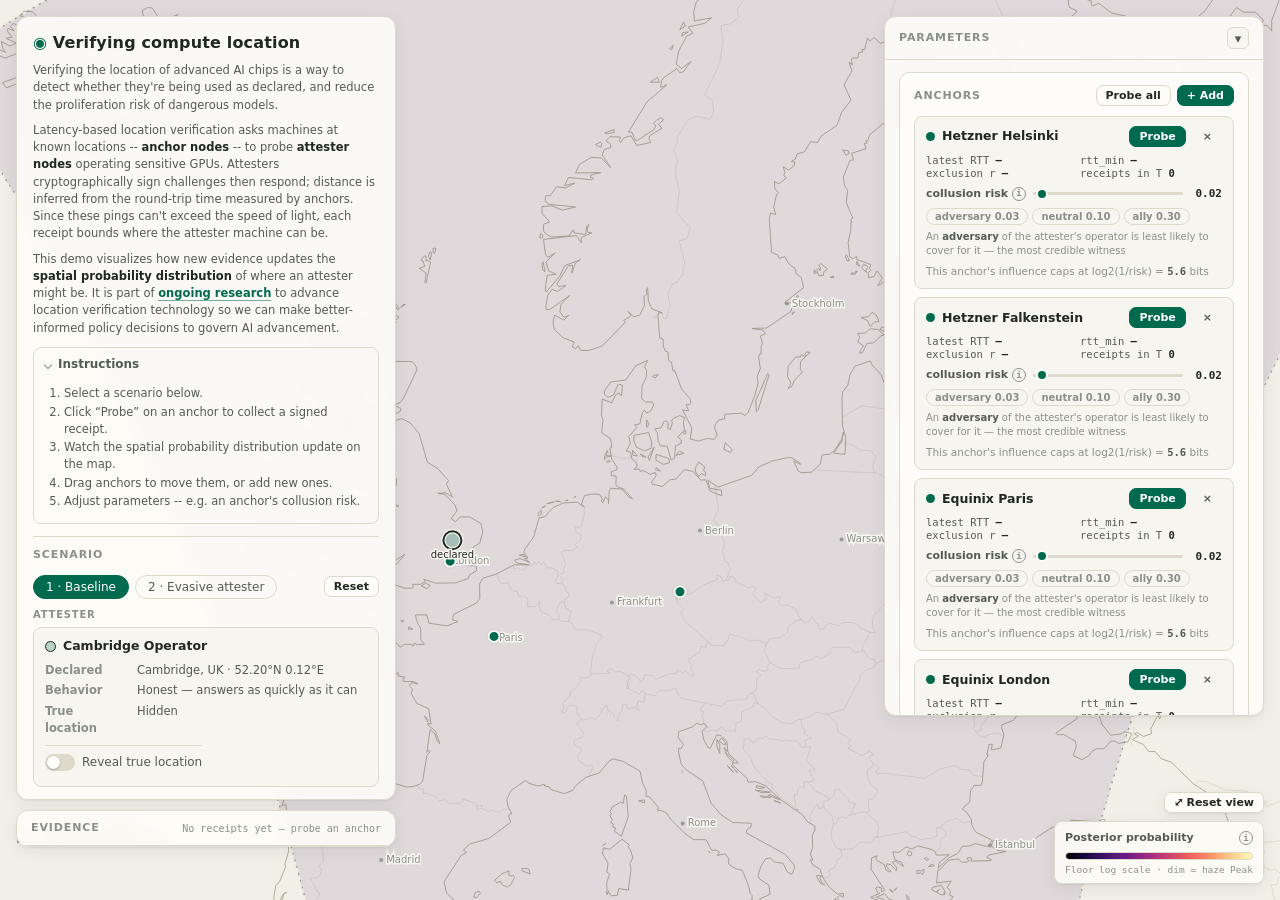
==== viz/index.html @ bebedfd2 "feat(viz): name the attester card and echo its map marker The attester card now leads with a header " ====
<!doctype html>
<html lang="en">
<head>
<meta charset="utf-8">
<meta name="viewport" content="width=device-width, initial-scale=1">
<title>Verifying compute location</title>
<style>
/* style.css -- the verifier's bench.
   Quiet precision-instrument styling: warm paper in light, green-black in
   dark, hairline rules, mono numerals, #006a4e accent. The base map stays
   recessive so the color ramp carries the information. */

:root {
  --font-ui: "Avenir Next", "Seravek", "Gill Sans", ui-sans-serif, system-ui,
    sans-serif;
  --font-mono: "SF Mono", "Menlo", "Cascadia Code", ui-monospace, monospace;
  --ease-out: cubic-bezier(0.23, 1, 0.32, 1);

  --surface: #f7f5ef;
  --surface-2: #efede4;
  --card: #fdfcf8;
  --ink: #212722;
  --ink-soft: #545b53;
  --ink-faint: #8a9089;
  --accent: #006a4e;
  --accent-ink: #ffffff;
  --accent-soft: rgba(0, 106, 78, 0.1);
  --warn: #a85417;
  --warn-soft: rgba(168, 84, 23, 0.1);
  --line: #ddd9cb;
  --map-water: #f1efe6;
  --map-coast: #ada793;
  --map-border: #c6c1af;
  --shadow: 0 1px 2px rgba(30, 33, 28, 0.06), 0 4px 16px rgba(30, 33, 28, 0.07);
}

@media (prefers-color-scheme: dark) {
  :root {
    --surface: #0f1411;
    --surface-2: #141a16;
    --card: #171e19;
    --ink: #e5eae3;
    --ink-soft: #a8b0a7;
    --ink-faint: #6e766e;
    --accent: #1a916b;
    --accent-ink: #06130d;
    --accent-soft: rgba(38, 166, 124, 0.14);
    --warn: #d07f3f;
    --warn-soft: rgba(208, 127, 63, 0.14);
    --line: #252d26;
    --map-water: #121a14;
    --map-coast: #46514a;
    --map-border: #303a32;
    --shadow: 0 1px 2px rgba(0, 0, 0, 0.4), 0 6px 20px rgba(0, 0, 0, 0.35);
  }
}

* {
  box-sizing: border-box;
}

[hidden] {
  display: none !important;
}

html,
body {
  height: 100%;
  margin: 0;
}

body {
  font-family: var(--font-ui);
  font-size: 13px;
  line-height: 1.45;
  color: var(--ink);
  background: var(--surface);
  -webkit-font-smoothing: antialiased;
}

#app {
  position: relative;
  height: 100vh;
  min-width: 1080px;
  overflow: hidden;
}

/* ---------- full-bleed map + floating panels ---------- */
/* The map canvas reaches all four viewport edges; every control lives in a
   floating overlay card on top of it (item 1). */

.map-pane {
  position: absolute;
  inset: 0;
  background: var(--surface-2);
  overflow: hidden;
}

#map {
  position: absolute;
  inset: 0;
  width: 100%;
  height: 100%;
  display: block;
  /* grab affordance on empty background hints that it pans (item 2);
     more specific states below override it */
  cursor: grab;
  touch-action: none;
}

#map.placing {
  cursor: crosshair;
}

#map.over-anchor {
  cursor: pointer;
}

#map.dragging {
  cursor: grabbing;
}

#map.panning {
  cursor: grabbing;
}

/* floating card: shared elevation/material for every overlay panel */

.card {
  background: color-mix(in srgb, var(--card) 90%, transparent);
  backdrop-filter: blur(8px);
  -webkit-backdrop-filter: blur(8px);
  border: 1px solid var(--line);
  border-radius: 12px;
  box-shadow: var(--shadow);
}

/* left column: scenario card (the entry point) stacked over the evidence
   log. The column owns the absolute placement; its cards stack inside it. */

.left-col {
  position: absolute;
  left: 16px;
  top: 16px;
  bottom: 16px;
  width: 380px;
  max-width: calc(100vw - 32px);
  display: flex;
  flex-direction: column;
  gap: 10px;
  z-index: 6;
  pointer-events: none; /* the cards re-enable; gaps stay click-through */
}

.left-col > .card {
  pointer-events: auto;
}

/* scenario card: given real weight (title, generous padding) so it reads
   first against a busy map */

.scenario-card {
  flex: none;
  padding: 14px 16px 12px;
}

.blurb {
  font-size: 11.5px;
  line-height: 1.5;
  color: var(--ink-soft);
  margin: 8px 0 0;
}

/* scenario chips + reset, one row */

.chips-row {
  display: flex;
  align-items: center;
  justify-content: space-between;
  gap: 8px;
  margin-top: 12px;
}

.chips-row .preset-chips {
  margin-top: 0;
}

.blurb b {
  color: var(--ink);
}

.blurb a,
details.fold .fold-body a {
  color: var(--accent);
  font-weight: 600;
  text-decoration: underline;
  text-decoration-thickness: 1px;
  text-underline-offset: 2.5px;
  text-decoration-color: color-mix(in srgb, var(--accent) 55%, transparent);
  transition: text-decoration-color 140ms var(--ease-out);
}

.blurb a:hover,
details.fold .fold-body a:hover {
  text-decoration-color: var(--accent);
}

.tutorial {
  margin-top: 10px;
}

/* the instructions fold sits inside the scenario card already -- no tint */
details.fold.tutorial {
  background: transparent;
}

.tutorial ol {
  margin: 2px 0 2px;
  padding-left: 18px;
}

.tutorial li {
  margin: 2px 0;
  font-size: 11.5px;
  color: var(--ink-soft);
}

/* Scenario section header inside the scenario card */

.sec-head {
  margin-top: 12px;
  padding-top: 10px;
  border-top: 1px solid var(--line);
  font-size: 11px;
  font-weight: 600;
  text-transform: uppercase;
  letter-spacing: 0.08em;
  color: var(--ink-faint);
}

/* attester block: the machine under test, staged by the scenario */

.att-block {
  border: 1px solid var(--line);
  border-radius: 8px;
  padding: 9px 11px;
  background: var(--surface);
}

.att-sub {
  font-size: 10px;
  font-weight: 600;
  text-transform: uppercase;
  letter-spacing: 0.08em;
  color: var(--ink-faint);
  margin: 9px 0 5px;
}

/* header mirrors .anchor-card header; the glyph echoes the map's declared
   marker (translucent accent fill, ink ring) */
.att-head {
  display: flex;
  align-items: center;
  gap: 7px;
  margin-bottom: 4px;
}

.att-glyph {
  flex: none;
  width: 11px;
  height: 11px;
  border-radius: 50%;
  background: color-mix(in srgb, var(--accent) 25%, transparent);
  border: 1.5px solid var(--ink);
}

.att-name {
  flex: 1;
  font-weight: 600;
  font-size: 12.5px;
}

.att-row {
  display: flex;
  align-items: baseline;
  gap: 10px;
  padding: 2px 0;
  font-size: 11.5px;
}

.att-lbl {
  flex: none;
  width: 82px;
  font-weight: 600;
  color: var(--ink-faint);
}

.att-val {
  flex: 1;
  color: var(--ink-soft);
}

.att-reveal {
  margin-top: 7px;
  padding-top: 8px;
  border-top: 1px solid var(--line);
  display: flex;
}

/* evidence log: the accumulating set of signed receipts */

.evidence-card {
  flex: 0 1 auto;
  min-height: 0;
  display: flex;
  flex-direction: column;
  overflow: hidden;
}

.evidence-head {
  display: flex;
  align-items: center;
  justify-content: space-between;
  padding: 9px 14px;
  font-size: 11px;
  font-weight: 600;
  text-transform: uppercase;
  letter-spacing: 0.08em;
  color: var(--ink-faint);
  border-bottom: 1px solid var(--line);
  flex: none;
}

.evidence-count {
  font: 500 10px var(--font-mono);
  text-transform: none;
  letter-spacing: 0;
}

.evidence-list {
  overflow-y: auto;
  min-height: 0;
  padding: 8px 10px 10px;
  display: flex;
  flex-direction: column;
  gap: 4px;
}

.evidence-list:empty {
  display: none;
}

details.receipt {
  border: 1px solid var(--line);
  border-radius: 7px;
  background: var(--surface);
  overflow: hidden;
  /* the list is a flex column: without this, several expanded receipts
     shrink to share the space and their bodies overflow their borders */
  flex: none;
}

details.receipt summary {
  cursor: pointer;
  list-style: none;
  display: flex;
  align-items: center;
  gap: 8px;
  padding: 5px 9px;
  font: 500 10.5px var(--font-mono);
  color: var(--ink-soft);
  font-variant-numeric: tabular-nums;
  transition: color 140ms var(--ease-out);
}

details.receipt summary::before {
  content: "";
  width: 4px;
  height: 4px;
  border-right: 1.5px solid var(--ink-faint);
  border-bottom: 1.5px solid var(--ink-faint);
  transform: rotate(-45deg);
  transition: transform 160ms var(--ease-out);
  flex: none;
}

details.receipt[open] summary::before {
  transform: rotate(45deg);
}

details.receipt summary:hover {
  color: var(--accent);
}

details.receipt .r-time {
  color: var(--ink-faint);
  flex: none;
}

details.receipt .r-name {
  flex: 1;
  overflow: hidden;
  white-space: nowrap;
  text-overflow: ellipsis;
  font-weight: 600;
  color: var(--ink);
}

details.receipt .r-rtt {
  flex: none;
}

details.receipt pre {
  margin: 0;
  padding: 4px 10px 8px 21px;
  font: 500 10px var(--font-mono);
  line-height: 1.5;
  color: var(--ink-soft);
  white-space: pre-wrap;
  word-break: break-all;
}

.brand h1 {
  font-size: 16px;
  font-weight: 600;
  letter-spacing: 0.01em;
  margin: 0;
  white-space: nowrap;
}

.brand h1 .mark {
  color: var(--accent);
}

.preset-chips {
  display: flex;
  flex-wrap: wrap;
  gap: 6px;
  margin-top: 12px;
}

.chip {
  font: 500 12px var(--font-ui);
  color: var(--ink-soft);
  background: transparent;
  border: 1px solid var(--line);
  border-radius: 999px;
  padding: 4px 12px;
  cursor: pointer;
  transition: background 150ms var(--ease-out), color 150ms var(--ease-out),
    border-color 150ms var(--ease-out), transform 120ms var(--ease-out);
  white-space: nowrap;
}

.chip:hover {
  border-color: var(--accent);
  color: var(--accent);
}

.chip:active {
  transform: scale(0.97);
}

.chip.active {
  background: var(--accent);
  border-color: var(--accent);
  color: var(--accent-ink);
}

.preset-caption {
  font-size: 11.5px;
  color: var(--ink-faint);
  margin-top: 8px;
  /* captions wrap fully -- no clamp, no ellipsis. The card has the room;
     caption LENGTH is governed at the source (engine.js PRESETS keeps each
     to one crisp sentence plus a short trust note, ~3 lines here). */
}

details.fold .fold-body .credits {
  margin-top: 8px;
  padding-top: 8px;
  border-top: 1px solid var(--line);
  font-size: 10.5px;
  color: var(--ink-faint);
}

/* parameters column: floating right side, collapsible, scrolls within
   itself -- capped short of the bottom-right corner so it never covers the
   legend card */

.params-card {
  position: absolute;
  right: 16px;
  top: 16px;
  width: 380px;
  max-height: calc(100vh - 200px);
  display: flex;
  flex-direction: column;
  overflow: hidden;
  z-index: 6;
}

.params-head {
  display: flex;
  align-items: center;
  justify-content: space-between;
  padding: 10px 14px;
  font-size: 11px;
  font-weight: 600;
  text-transform: uppercase;
  letter-spacing: 0.08em;
  color: var(--ink-faint);
  border-bottom: 1px solid var(--line);
  flex: none;
}

.collapse-toggle {
  flex: none;
  width: 22px;
  height: 22px;
  border-radius: 6px;
  border: 1px solid var(--line);
  background: var(--surface);
  color: var(--ink-soft);
  cursor: pointer;
  font-size: 13px;
  line-height: 1;
  display: flex;
  align-items: center;
  justify-content: center;
  transition: transform 160ms var(--ease-out), color 140ms var(--ease-out),
    border-color 140ms var(--ease-out);
}

.collapse-toggle:hover {
  color: var(--accent);
  border-color: var(--accent);
}

.params-scroll {
  overflow-y: auto;
  min-height: 0;
  padding: 12px 14px 20px;
  display: flex;
  flex-direction: column;
  gap: 14px;
}

.params-card.collapsed {
  max-height: none;
}

.params-card.collapsed .params-scroll {
  display: none;
}

/* chevron points down while open, right while collapsed */
.params-card.collapsed .collapse-toggle {
  transform: rotate(-90deg);
}

/* map HUD: view-reset control stacked above the legend, bottom-right */

.hud {
  position: absolute;
  right: 16px;
  bottom: 16px;
  display: flex;
  flex-direction: column;
  gap: 8px;
  align-items: flex-end;
  pointer-events: none;
  z-index: 5;
}

.hud .view-btn {
  pointer-events: auto;
  background: color-mix(in srgb, var(--card) 90%, transparent);
  backdrop-filter: blur(8px);
  -webkit-backdrop-filter: blur(8px);
  box-shadow: var(--shadow);
}

.legend {
  pointer-events: auto;
  background: color-mix(in srgb, var(--card) 88%, transparent);
  backdrop-filter: blur(6px);
  border: 1px solid var(--line);
  border-radius: 8px;
  padding: 8px 10px;
  box-shadow: var(--shadow);
  width: 210px;
}

.legend .bar {
  height: 8px;
  border-radius: 4px;
  border: 1px solid var(--line);
}

.legend .ends {
  display: flex;
  justify-content: space-between;
  align-items: center;
  font: 500 9.5px var(--font-mono);
  color: var(--ink-faint);
  margin-top: 4px;
}

.legend .title-row {
  display: flex;
  justify-content: space-between;
  align-items: center;
  margin-bottom: 6px;
  font-size: 11px;
  font-weight: 600;
  color: var(--ink-soft);
}

/* tile attribution: bottom edge, beneath the HUD stack */

.map-attribution {
  position: absolute;
  right: 16px;
  bottom: 1px;
  font: 500 9px var(--font-mono);
  color: var(--ink-faint);
  opacity: 0.85;
  pointer-events: none;
  z-index: 4;
}

.map-attribution.hidden {
  display: none;
}

/* map tooltip */

#map-tip {
  position: absolute;
  width: max-content; /* shrink-to-fit near the pane edge must not squeeze the pre text out of the box */
  max-width: 260px;
  pointer-events: none;
  background: var(--card);
  color: var(--ink);
  border: 1px solid var(--line);
  border-radius: 8px;
  box-shadow: var(--shadow);
  padding: 8px 10px;
  font-size: 11.5px;
  opacity: 0;
  transform: translateY(4px) scale(0.98);
  transition: opacity 140ms var(--ease-out), transform 140ms var(--ease-out);
  max-width: 230px;
  z-index: 8;
}

#map-tip.show {
  opacity: 1;
  transform: translateY(0) scale(1);
}

#map-tip .tip-name {
  font-weight: 600;
  margin-bottom: 3px;
}

#map-tip .tip-stats {
  font: 500 10.5px var(--font-mono);
  color: var(--ink-soft);
  white-space: pre;
}

#map-tip .tip-hint {
  margin-top: 4px;
  font-size: 10px;
  color: var(--ink-faint);
}

.panel {
  background: var(--card);
  border: 1px solid var(--line);
  border-radius: 10px;
  padding: 12px 14px;
}

.panel > h2 {
  font-size: 11px;
  font-weight: 600;
  text-transform: uppercase;
  letter-spacing: 0.08em;
  color: var(--ink-faint);
  margin: 0 0 10px;
  display: flex;
  align-items: center;
  justify-content: space-between;
  gap: 8px;
}

.panel h2 .h-actions {
  display: flex;
  gap: 6px;
  text-transform: none;
  letter-spacing: 0;
}

/* buttons */

button {
  font-family: var(--font-ui);
}

.btn {
  font-size: 12px;
  font-weight: 600;
  border-radius: 7px;
  border: 1px solid var(--line);
  background: var(--card);
  color: var(--ink);
  padding: 5px 12px;
  cursor: pointer;
  transition: background 150ms var(--ease-out), border-color 150ms var(--ease-out),
    transform 120ms var(--ease-out), color 150ms var(--ease-out);
}

.btn:hover {
  border-color: var(--accent);
  color: var(--accent);
}

.btn:active {
  transform: scale(0.97);
}

.btn.primary {
  background: var(--accent);
  border-color: var(--accent);
  color: var(--accent-ink);
}

.btn.primary:hover {
  filter: brightness(1.08);
  color: var(--accent-ink);
}

.btn.small {
  font-size: 11px;
  padding: 3px 9px;
}

.btn.ghost {
  border-color: transparent;
  background: transparent;
  color: var(--ink-soft);
}

.btn.ghost:hover {
  color: var(--accent);
  background: var(--accent-soft);
}

/* segmented control */

.seg {
  display: inline-flex;
  border: 1px solid var(--line);
  border-radius: 7px;
  overflow: hidden;
}

.seg button {
  font-size: 11px;
  font-weight: 600;
  border: none;
  background: transparent;
  color: var(--ink-soft);
  padding: 4px 10px;
  cursor: pointer;
  transition: background 140ms var(--ease-out), color 140ms var(--ease-out);
}

.seg button + button {
  border-left: 1px solid var(--line);
}

.seg button.active {
  background: var(--accent);
  color: var(--accent-ink);
}

/* switch */

.switch {
  display: inline-flex;
  align-items: center;
  gap: 7px;
  cursor: pointer;
  font-size: 12px;
  font-weight: 500;
  color: var(--ink-soft);
  user-select: none;
}

.switch input {
  appearance: none;
  width: 30px;
  height: 17px;
  border-radius: 999px;
  background: var(--line);
  position: relative;
  cursor: pointer;
  transition: background 160ms var(--ease-out);
  margin: 0;
}

.switch input::after {
  content: "";
  position: absolute;
  top: 2px;
  left: 2px;
  width: 13px;
  height: 13px;
  border-radius: 50%;
  background: var(--card);
  box-shadow: 0 1px 2px rgba(0, 0, 0, 0.25);
  transition: transform 160ms var(--ease-out);
}

.switch input:checked {
  background: var(--accent);
}

.switch input:checked::after {
  transform: translateX(13px);
}

.switch.sim input:checked {
  background: var(--warn);
}

/* rows, sliders, readouts */

.row {
  display: flex;
  align-items: center;
  gap: 8px;
  margin: 7px 0;
}

.row .lbl {
  flex: none;
  width: 118px;
  font-size: 12px;
  font-weight: 500;
  color: var(--ink-soft);
  display: flex;
  align-items: center;
  gap: 4px;
}

.row .val {
  flex: none;
  min-width: 86px;
  text-align: right;
  font: 500 11px var(--font-mono);
  color: var(--ink);
  font-variant-numeric: tabular-nums;
}

.row input[type="range"] {
  flex: 1;
  min-width: 0;
  appearance: none;
  height: 3px;
  border-radius: 2px;
  background: var(--line);
  outline: none;
  margin: 0;
}

.row input[type="range"]::-webkit-slider-thumb {
  appearance: none;
  width: 13px;
  height: 13px;
  border-radius: 50%;
  background: var(--accent);
  border: 2px solid var(--card);
  box-shadow: 0 1px 3px rgba(0, 0, 0, 0.3);
  cursor: grab;
  transition: transform 120ms var(--ease-out);
}

.row input[type="range"]::-webkit-slider-thumb:hover {
  transform: scale(1.15);
}

.row input[type="range"]::-moz-range-thumb {
  width: 13px;
  height: 13px;
  border-radius: 50%;
  background: var(--accent);
  border: 2px solid var(--card);
  cursor: grab;
}

.fixed-val {
  font: 500 11px var(--font-mono);
  color: var(--ink-faint);
}

/* info affordance */

.info {
  flex: none;
  width: 14px;
  height: 14px;
  border-radius: 50%;
  border: 1px solid var(--ink-faint);
  background: transparent;
  color: var(--ink-faint);
  font: 600 9px/1 var(--font-mono);
  cursor: help;
  position: relative;
  padding: 0;
  display: inline-flex;
  align-items: center;
  justify-content: center;
  transition: color 140ms var(--ease-out), border-color 140ms var(--ease-out);
}

.info:hover,
.info:focus-visible {
  color: var(--accent);
  border-color: var(--accent);
}

/* The popover itself is a single JS-positioned element appended to <body>
   (see ui.js): position: fixed with viewport clamping, so no scrolling or
   overflow-hidden ancestor (.params-scroll, .map-pane, .legend's
   backdrop-filter) can ever clip it. */

#info-pop {
  position: fixed;
  left: 0;
  top: 0;
  width: 264px;
  max-width: calc(100vw - 24px);
  background: var(--card);
  color: var(--ink);
  border: 1px solid var(--line);
  border-radius: 8px;
  box-shadow: var(--shadow);
  padding: 9px 11px;
  font: 400 11.5px/1.5 var(--font-ui);
  text-align: left;
  white-space: normal;
  opacity: 0;
  pointer-events: none;
  transform: translateY(3px) scale(0.98);
  transition: opacity 150ms var(--ease-out), transform 150ms var(--ease-out);
  z-index: 100;
}

#info-pop.show {
  opacity: 1;
  transform: translateY(0) scale(1);
}

/* anchor cards */

.anchor-list {
  display: flex;
  flex-direction: column;
  gap: 8px;
}

.anchor-card {
  border: 1px solid var(--line);
  border-radius: 8px;
  padding: 9px 11px;
  background: var(--surface);
  transition: border-color 150ms var(--ease-out), box-shadow 150ms var(--ease-out);
}

.anchor-card.hovered {
  border-color: var(--accent);
  box-shadow: 0 0 0 1px var(--accent-soft);
}

.anchor-card header {
  display: flex;
  align-items: center;
  gap: 7px;
}

.anchor-card .dot {
  flex: none;
  width: 9px;
  height: 9px;
  border-radius: 50%;
  background: var(--accent);
}

.anchor-card .name {
  flex: 1;
  font-weight: 600;
  font-size: 12.5px;
  white-space: nowrap;
  overflow: hidden;
  text-overflow: ellipsis;
}

.anchor-card .stats {
  display: grid;
  grid-template-columns: 1fr 1fr;
  gap: 1px 12px;
  margin: 7px 0 2px;
  font: 500 10.5px var(--font-mono);
  color: var(--ink-soft);
  font-variant-numeric: tabular-nums;
}

.anchor-card .stats b {
  color: var(--ink);
  font-weight: 600;
}

.anchor-card .pi-row {
  display: flex;
  align-items: center;
  gap: 7px;
  margin-top: 7px;
}

.anchor-card .pi-row .pi-lbl {
  font-size: 11px;
  font-weight: 600;
  color: var(--ink-soft);
  display: inline-flex;
  align-items: center;
  gap: 4px;
}

.anchor-card .pi-row input[type="range"] {
  flex: 1;
  min-width: 0;
  appearance: none;
  height: 3px;
  border-radius: 2px;
  background: var(--line);
  margin: 0;
}

.anchor-card .pi-row input[type="range"]::-webkit-slider-thumb {
  appearance: none;
  width: 12px;
  height: 12px;
  border-radius: 50%;
  background: var(--accent);
  border: 2px solid var(--card);
  cursor: grab;
}

.anchor-card .pi-row input[type="range"]::-moz-range-thumb {
  width: 12px;
  height: 12px;
  border-radius: 50%;
  background: var(--accent);
  border: 2px solid var(--card);
}

.anchor-card .pi-row .pi-val {
  font: 600 11px var(--font-mono);
  min-width: 32px;
  text-align: right;
}

.anchor-card .id-presets {
  display: flex;
  gap: 4px;
  margin-top: 6px;
}

.anchor-card .id-presets button {
  font-size: 10px;
  font-weight: 600;
  border: 1px solid var(--line);
  border-radius: 999px;
  background: transparent;
  color: var(--ink-faint);
  padding: 2px 8px;
  cursor: pointer;
  transition: color 140ms var(--ease-out), border-color 140ms var(--ease-out),
    background 140ms var(--ease-out);
}

.anchor-card .id-presets button:hover {
  color: var(--accent);
  border-color: var(--accent);
}

.anchor-card .id-presets button.active {
  background: var(--accent-soft);
  border-color: var(--accent);
  color: var(--accent);
}

.anchor-card .id-hint {
  margin-top: 5px;
  font-size: 10px;
  line-height: 1.4;
  color: var(--ink-faint);
}

.anchor-card .id-hint b {
  color: var(--ink-soft);
}

.anchor-card .bits {
  margin-top: 6px;
  font-size: 10.5px;
  color: var(--ink-faint);
}

.anchor-card .bits b {
  color: var(--ink-soft);
  font-family: var(--font-mono);
}

.anchor-card .warn-note {
  margin-top: 6px;
  font-size: 10.5px;
  color: var(--warn);
}

/* add-anchor menu */

.add-wrap {
  position: relative;
}

.add-menu {
  position: absolute;
  right: 0;
  top: calc(100% + 6px);
  background: var(--card);
  border: 1px solid var(--line);
  border-radius: 9px;
  box-shadow: var(--shadow);
  padding: 6px;
  width: 220px;
  z-index: 20;
  display: none;
}

.add-menu.open {
  display: block;
}

.add-menu button {
  display: block;
  width: 100%;
  text-align: left;
  font-size: 12px;
  border: none;
  background: transparent;
  color: var(--ink);
  border-radius: 6px;
  padding: 5px 8px;
  cursor: pointer;
  transition: background 120ms var(--ease-out);
}

.add-menu button:hover:not(:disabled) {
  background: var(--accent-soft);
}

.add-menu button:disabled {
  color: var(--ink-faint);
  cursor: default;
}

.add-menu .sep {
  border-top: 1px solid var(--line);
  margin: 5px 0;
}

/* ramp selector */

.ramp-row {
  display: flex;
  gap: 6px;
}

.ramp-row button {
  flex: 1;
  border: 1px solid var(--line);
  border-radius: 7px;
  background: var(--card);
  padding: 5px 6px 4px;
  cursor: pointer;
  transition: border-color 140ms var(--ease-out), transform 120ms var(--ease-out);
}

.ramp-row button:active {
  transform: scale(0.97);
}

.ramp-row button.active {
  border-color: var(--accent);
  box-shadow: 0 0 0 1px var(--accent);
}

.ramp-row .swatch {
  height: 8px;
  border-radius: 4px;
  margin-bottom: 3px;
}

.ramp-row .rname {
  font-size: 10px;
  font-weight: 600;
  color: var(--ink-soft);
}

/* about / details */

details.fold {
  border: 1px solid var(--line);
  border-radius: 8px;
  padding: 0;
  overflow: hidden;
  background: var(--surface);
}

details.fold + details.fold {
  margin-top: 8px;
}

details.fold summary {
  cursor: pointer;
  font-size: 12px;
  font-weight: 600;
  color: var(--ink-soft);
  padding: 8px 11px;
  list-style: none;
  display: flex;
  align-items: center;
  gap: 7px;
  transition: color 140ms var(--ease-out);
}

details.fold summary::before {
  content: "";
  width: 5px;
  height: 5px;
  border-right: 1.5px solid var(--ink-faint);
  border-bottom: 1.5px solid var(--ink-faint);
  transform: rotate(-45deg);
  transition: transform 180ms var(--ease-out);
  flex: none;
}

details.fold[open] summary::before {
  transform: rotate(45deg);
}

details.fold summary:hover {
  color: var(--accent);
}

details.fold .fold-body {
  padding: 2px 12px 11px;
  font-size: 11.5px;
  color: var(--ink-soft);
}

details.fold .fold-body p {
  margin: 6px 0;
}

details.fold .fold-body b {
  color: var(--ink);
}

.probe-anatomy svg {
  width: 100%;
  height: auto;
  margin-top: 4px;
}

.probe-anatomy .an-lbl {
  font: 500 8.5px var(--font-mono);
  fill: var(--ink-faint);
}

.probe-anatomy .an-seg {
  stroke-width: 5;
  stroke-linecap: round;
}

/* misc */

.muted {
  color: var(--ink-faint);
}

.hint {
  font-size: 10.5px;
  color: var(--ink-faint);
  margin-top: 6px;
}

.placing-note {
  position: absolute;
  top: 14px;
  left: 50%;
  transform: translateX(-50%);
  background: var(--accent);
  color: var(--accent-ink);
  font-size: 11.5px;
  font-weight: 600;
  border-radius: 999px;
  padding: 5px 14px;
  box-shadow: var(--shadow);
  opacity: 0;
  transition: opacity 160ms var(--ease-out);
  pointer-events: none;
  z-index: 7;
}

.placing-note.show {
  opacity: 1;
}

@media (prefers-reduced-motion: reduce) {
  * {
    transition-duration: 0.01ms !important;
    animation-duration: 0.01ms !important;
  }
}

</style>
</head>
<body>
<div id="root"></div>
<script>
(() => {
"use strict";
// ---- geo.js ----

const R_EARTH = 6371; // km, mean Earth radius
const CENTER = { lat: 54, lon: 13 };
const HALF_EXTENT = 1800; // km

const RAD = Math.PI / 180;
const DEG = 180 / Math.PI;

function haversineKm(a, b) {
  const dLat = (b.lat - a.lat) * RAD;
  const dLon = (b.lon - a.lon) * RAD;
  const s =
    Math.sin(dLat / 2) ** 2 +
    Math.cos(a.lat * RAD) * Math.cos(b.lat * RAD) * Math.sin(dLon / 2) ** 2;
  return 2 * R_EARTH * Math.asin(Math.min(1, Math.sqrt(s)));
}

function projectAt(center, lat, lon) {
  const phi = lat * RAD;
  const lam = (lon - center.lon) * RAD;
  const phi0 = center.lat * RAD;
  const cosC =
    Math.sin(phi0) * Math.sin(phi) +
    Math.cos(phi0) * Math.cos(phi) * Math.cos(lam);
  const c = Math.acos(Math.min(1, Math.max(-1, cosC)));
  const k = c === 0 ? 1 : c / Math.sin(c);
  return {
    x: R_EARTH * k * Math.cos(phi) * Math.sin(lam),
    y:
      R_EARTH *
      k *
      (Math.cos(phi0) * Math.sin(phi) -
        Math.sin(phi0) * Math.cos(phi) * Math.cos(lam)),
  };
}

function destination(lat, lon, bearingDeg, distKm) {
  const phi1 = lat * RAD;
  const lam1 = lon * RAD;
  const theta = bearingDeg * RAD;
  const d = distKm / R_EARTH;
  const sinPhi2 =
    Math.sin(phi1) * Math.cos(d) + Math.cos(phi1) * Math.sin(d) * Math.cos(theta);
  const phi2 = Math.asin(Math.max(-1, Math.min(1, sinPhi2)));
  const lam2 =
    lam1 +
    Math.atan2(
      Math.sin(theta) * Math.sin(d) * Math.cos(phi1),
      Math.cos(d) - Math.sin(phi1) * sinPhi2
    );
  return { lat: phi2 * DEG, lon: ((lam2 * DEG + 540) % 360) - 180 };
}

function unprojectAt(center, x, y) {
  const rho = Math.hypot(x, y);
  if (rho === 0) return { lat: center.lat, lon: center.lon };
  const c = rho / R_EARTH;
  const phi0 = center.lat * RAD;
  const sinC = Math.sin(c);
  const cosC = Math.cos(c);
  const lat = Math.asin(cosC * Math.sin(phi0) + (y * sinC * Math.cos(phi0)) / rho);
  const lon =
    center.lon * RAD +
    Math.atan2(x * sinC, rho * Math.cos(phi0) * cosC - y * Math.sin(phi0) * sinC);
  return { lat: lat * DEG, lon: ((lon * DEG + 540) % 360) - 180 };
}

function project(lat, lon) {
  return projectAt(CENTER, lat, lon);
}

function unproject(x, y) {
  return unprojectAt(CENTER, x, y);
}


const WORLD = 256;
const MAX_MERC_LAT = 85.05113; // Mercator singularity clamp

function lonToWorldX(lon) {
  return ((lon + 180) / 360) * WORLD;
}

function latToWorldY(lat) {
  const clamped = Math.max(-MAX_MERC_LAT, Math.min(MAX_MERC_LAT, lat));
  const s = Math.sin(clamped * RAD);
  return (0.5 - Math.log((1 + s) / (1 - s)) / (4 * Math.PI)) * WORLD;
}

function worldXToLon(x) {
  return (x / WORLD) * 360 - 180;
}

function worldYToLat(y) {
  const n = Math.PI - (2 * Math.PI * y) / WORLD;
  return DEG * Math.atan(0.5 * (Math.exp(n) - Math.exp(-n)));
}

// ---- map-data.js ----

const COAST = [
  "_db@|cBnE`A\\\\l@AN`@S@Ub@{@Oe@e@k@ReBM?k@fAl@@UwA}A",
  "{ra@piBNTOU",
  "a{W}CNICLKC",
  "f{NiyCRKGTKI",
  "yhXtdEzBLnDhAtCd@vGFfFrBfBZhArBfA~@z@LZQx@A|BRPW`CGvHZh@Xd@t@lBTvCdBv@Jv@HrEUhBe@rAiAx@Y\\FVOFi@CiBe@Vc@?_@U_@cAJgBUu@DmCzBaFTgB@yBRy@l@u@PaAhA{AZqChDiF[JG_@k@~A]FUSAa@r@m@d@mAIUs@l@Az@IDO][|@SLYS@wA|CyGMqBu@yAGeBVu@w@kC_@UC`Co@[aAgBuCaAmB{AkCkAuAAu@N}CcAmBWeAs@aBFgDg@qBo@cAw@aBgDgBiAAMVMPsAUqA{AeAq@eAa@rAsAbCEaBo@PGg@jAuA[MBg@WEYd@c@Ws@X}A@hASCa@_@CMo@?K\\^Vi@Ku@W@Ym@iA`@AY^?L]g@_@_AVCSZOJm@SY{@SIk@MDFn@OQODM\\YYQkAJYYBO^[[a@Zi@g@?a@WIoBx@sCnCXrBQSQLLs@oAu@_BT_@v@Iy@e@Ja@h@Ay@i@Cp@c@SQ~@a@aAqAYqA{@WW]X]Ge@]OOe@k@G?k@W?YX?e@]E?Yg@EMU]h@{B?e@Q_@TSa@g@ANOGmAd@_@dA@|@g@[Wg@Xa@QeAx@w@Sm@z@mCVgBj@}@M{@h@e@DkCmAPVKFd@j@}@CMl@c@@MWJc@a@c@S@M`@y@TITpAtAIj@Xl@`@QfA^C|BLj@|AxBG^wC~AO`@y@ZWC?ZOJk@AkCdAmB`BwCb@o@tA}ChA}AO_Ai@[oAq@gAe@sBG{Ac@mBTuBM_AVeAc@kBF_A_Ag@N_@`@QA[c@iAQLi@{EiAo@MFJVa@ZWz@EdB}@XLdAy@bAe@~CFz@i@xBg@TeBm@c@r@_CxABjBe@rBDdA_A|A_@D@^m@pBR|B{@v@Dx@OZ}@h@}@L[Xw@A_AlAkDjA_@ZWd@\\AHTgBlBYdAWRMvAc@rAWI]^Do@O[gBlAOe@[h@OnD}@~@gCbA{@~AaAf@e@nAs@l@Ar@o@t@NbAOfCFh@{ApEGtABb@p@vANvBn@dCCdATfB\\fAl@r@PlA`An@CNdAZjAzBZJ@dA^NUBt@t@Pf@LdBRD@ZVDhAzBn@jEDfCxAn@rFJjARjEpC~BLW^YIAl@NNn@w@j@D\\m@lAY[]J]d@?RZl@Vn@_@e@?i@q@l@e@`Bn@u@L`FxBvEuAt@@zAYZV`@EpAw@jAIn@YxBaCFe@WoAXy@r@gAbBuAi@KUP@m@PEdCx@bAEaAuBBs@nAuBnA`E`DRY_AkAAS}@?wA_@{@w@w@NkA[Uh@eBAn@dAhAf@vA`DnAjB|BO~@b@WZN`A{@f@ISSm@Pl@{B`AaA`@iArAQf@sAYC?c@vAw@n@QbA?xAk@lBH`B}@rBg@fARpFD",
  "a{a@|mBCSnAcApB\\j@`@CT`@`@M`@[LkCRa@UcAKRaA",
  "kr_@`iC~FcD|AcBtCaBVDr@a@BPaAdBmD|CqHhDg@KDm@",
  "a}WNCiA`@_AMo@d@oAi@uBqAgA\\hAWX?hAjAlAq@TQi@e@WKo@}Aa@AzAnAl@F\\eAb@Od@i@ZxAa@hBIDlAQz@yA~BjAc@fA}A?_@",
  "ovLrqHzCf@XOm@KH]v@Zr@EQk@Jc@NC`@d@Jj@UPNLMh@Ph@i@H_@a@aE`@e@WZMb@Ln@Yo@UoAPa@m@NW^C",
  "oiKayNcEEi@c@aBCeBRY`@pD`@jFJhDWwB]",
  "ueJ{sNTIPi@b@MeH@{CVjDBVBBRzARpAG",
  "d~CkyLOIFQz@WpD^fEEP@?d@`Aj@_HKkARmDo@VQ",
  "gk^p{@`Au@jA@j@_@ZNMx@a@\\}ADaATa@MZa@",
  "shVebANt@f@XtDfEl@ThBhBXbAyCeB[k@{@_@cAeBA]qA[c@u@_Aa@^yAE_AJOn@bBGR",
  "k`WcgAh@RGQPMl@FrBcATHDJi@\\\\nFq@c@qBg@Ea@k@YSa@Gq@J?",
  "}bWgcAp@Mv@RBd@Zf@GpAlAXLZ_@bA}@^Wr@g@EYc@`@cAAq@qAwDJ[",
  "omWk`AFc@\\]EeATm@TEb@P|@m@WzBi@GYb@@xBq@ZFcA]b@AOWGL]",
  "epWeeAJAGO\\yAOsAj@YNi@|DG_@rAm@Xg@n@WBNf@a@t@[ZoABUNTc@",
  "gvVgoAGy@~@{@NHf@WpBD@JWBk@r@WjA_AbBWD]O]cAJg@",
  "{l]zf@dAm@jAiBfAc@E`BwAjAAj@Yd@w@Zy@KIUZ}@",
  "k{\\tXdEkD~CkAnA{@?ZND_APaDpBoAb@mAlBAhAi@`Ao@_BTo@",
  "ibZdm@|AHj@Xp@fAb@zAaCBaBeAg@gAj@}@",
  "ipXjTRERs@d@[nAAbBe@|@Zb@S|CF~@dAGx@i@eAmAx@WCk@g@S@APcBVGWaA?aEhBIy@P]",
  "wyWzSXa@j@SnCFJJEp@W^eBn@kBe@?o@LI",
  "s_W|q@d@CDJ_@DLNhB`AdAa@hBVdDcArCb@Jv@S^i@OwD^y@COUa@@MNiF{@@Wg@]Dc@",
  "kqVz|@f@m@h@CL[v@i@ZNxB?l@ZYd@eBJaAf@i@l@{@PgAc@EMX[",
  "_gVzs@T_@b@DFN^[r@P`@o@f@E^JAXoAp@GVnAJn@w@pAK~@^LtAy@ZaFs@e@a@Id@oAENQs@@WOPi@",
  "ovUfr@bAn@Cz@h@??PeBRi@GNMk@uAFQx@S",
  "eqUhr@nA[h@VvAMDH[h@yAd@Ov@e@m@iAi@\\g@",
  "ywSjN^u@H_Ap@iAd@DBf@Tg@XFPP?\\l@^@L_@Ls@Eo@Ri@~BeCp@Ja@i@aAxAU",
  "onCimJpACv@VpA@WTRX}@Tf@\\AL]Gk@q@gAAoAi@e@AfA_@",
  "ovC{eNnBBnBUES{@K`AQbD@r@eAtBCrFVaAJDPs@Nq@d@yBZ~@\\X\\`AHKTWBgIUp@VILJFiAF{Dc@mAg@yCSbC[",
  "ccKmxNzMD`AXRZgAZ}BKyCLmEg@]a@XO",
  "ydHovNkCi@wDZKQbASfEEhNn@uEFa@VmDU",
  "q`IswN`Ca@fCAnDRPTG\\RFlFAzFl@eAVeEEdARUDaCCe@SoAFBUv@Ek@MiCAs@W}EGsC]p@I",
  "urHmqLlABtAZT`@Cn@WZ}AJoCW{Au@MPWITa@zDq@",
  "mxJgtLjGcBr@D~@^_BjAmBBOX[DoCCG_@PM",
  "o}LkiMbBa@|CL\\NCZRZ{ADyFWFU\\K",
  "uaQ_sNfFIfAL}@ZsE^oCK_C_@pFS",
  "o{T}pMf@d@jA@yBd@eCJ_Ba@YYdG]",
  "opZ_oM|BE|@POb@aANcBOQa@JM",
  "qbDc{EjARJm@p@FvCUpAJHU\\EQGDK~@JTWL\\RCBTQb@cDNq@LQ^qGQMCOw@\\R",
  "{wCmmFb@Mb@yApB[j@k@vA^kALiAp@ETmAHa@t@aAZI[XE",
  "euEi}EbCj@dCGJh@rBRCXYj@oB^ISeAOy@k@eACZi@EQ{BiAx@P",
  "wtB{hJDLt@?nAt@Dx@c@d@Z^e@K[c@uAo@VOCm@u@Yn@K",
  "mjAsvICi@_ASBS`@OeAi@Ho@K[r@Kv@L`@NKLTf@XEAc@LI^B\\d@bAD[VIt@WXgA@i@rAe@IC_@",
  "mbAqwIEe@`@y@|CP?^Yf@yATeAO",
  "gSowFPEAc@jAVpAv@YPg@KS\\u@Pa@Qk@}@JO^B",
  "nqV|kMhMObA`@gA?iAXr@XWVf@BCJaCRaGMHMKSoCa@x@m@^A",
  "dzW|jMCX}BIUZm@NeFx@eFNSEG]`AUQQPIpAQxAP`DEDOqBI`DgAnFA^\\g@Z",
  "l`LppNjEKcDn@QVaBJQTcDYNc@x@EZWzCA",
  "`eJhqKVMe@ODWt@QGIhAPM[HUvAV`@d@y@AATWDv@LQJo@IKPQUWACLmA@",
  "piKprK\\?SSPQGKr@Kd@NANbB^RViBXsDs@PIf@H",
  "xnMfzLcCg@pA_@\\B?Nx@Od@h@fAg@b@^~ETr@X]Xc@@iKi@",
  "xrMruLqAm@lBk@t@BNPbAFXROVoDN",
  "hnRdaM`Bg@|J^b@Py@RkJPqEf@eEPeLBDYcBGI_@Nc@NAlEf@r@GgCa@c@]r@K`B@j@Pr@p@l@QUSTWn@FRf@p@?Oi@RQtAKzA`@~A@`@P",
  "bvMbfMdAJaBXFFl@JlAI^HDPe@XiGv@g@]z@c@a@Iw@m@JIzEY",
  "rmLjfL_AAg@a@mAQp@SmBk@v@WGe@q@YDO|B`@rCvBFb@k@^",
  "~cb@c~LqDKeCJ{D~@~@\\jGXfDI",
  "dhJvaI`@K]K`@[v@F@\\n@Q@K[IHI`BIEPh@XGf@dBn@Nf@q@b@KUu@EX]mBND_@gDm@IM",
  "j_F|sI`@?r@{@VJf@IGMPO|@?hAY~BDoADLFKPsC`@_@Xk@FsAfAy@UTIA_@",
  "dnM~mGcAACe@i@QSYdAeA_AWJ_@UWTy@hBOGLZ`AHbCb@dAw@X",
  "hsJ~aI{@q@VMnAPXKj@PtAWKXs@\\`ALcAJnCx@yAX_@IS]aACeAy@",
  "|sMnvHM}@k@UZt@Mn@INa@?Q]EqBRkB`ACNPEZr@d@WF?Nn@?ZP_@XDZb@AD`@gBH",
  "viMxvGa@Po@Oi@u@~A_@BZ`@\\IX",
  "fnKkuH}@r@iBb@cDZgBKbAq@pEkAnEa@fAHyBl@",
  "~tJc~GPOK[fAGLUtAdAu@An@f@lABWQLGa@Sn@F{BaA_@cBNm@NAjAh@jB|BPl@Ij@i@\\iDOmBy@",
  "f_`@}jKlBC|AWRY|@OvBTrAEf@URDL`@ETu@PqBWsALcAb@iAN[^_Ai@eB?Y[v@G",
  "dj_@evJNGBo@xAQlBNTRvB@{@f@eEp@IQeBKFW",
  "l{^iuIv@u@r@AdCZrAhAOVm@BgBk@aBAk@Uw@Ld@S",
  "d|MmpBnBo@~DYdALV^{@Vu@x@qAH_@VOa@c@DQWaAR}@GZo@",
  "dyK{qB|G[f@^WlAqDBsAUi@c@@[",
  "pw\\igJLIIYzAJGY|@ML@KHHTt@Lh@[f@Hi@^\\B]`AtAcArAP`@d@iAxA_@QJOZA[Gg@BJR}@Dv@`@SHaAe@PQqE{@RSj@CKEiBHe@Yd@M",
  "`v\\sjJS?SYjC[`@DMZh@CnAh@yARaAa@KJm@EGWSL",
  "vqXi{It@m@dAXDn@f@`@Gf@IH}@o@EXm@LUKSk@Bo@",
  "|zXkvIYD]b@a@?G_Bl@AISr@_@h@@WWcATtAsAbBe@CSVYnA?M`@h@d@iAOYV`@Vt@@kAb@u@BHPWR^LcAv@OB?SOAEZWJ",
  "jdYicJ{@h@ObAwAG?U`@k@{@h@MKAg@VQ~BQt@H",
  "~iYwdJd@c@jAU`@b@f@LAt@]Ci@k@U`@[HXh@a@??P[L[CR^{@z@KcBr@gB",
  "beYceJe@IJSEY`A{@F]YBeAlAZq@t@u@vACn@e@s@lCa@^Xv@ET]DcAo@",
  "`oY{eJYq@}Bd@KUTYfAIiAICg@nASr@XNISUf@Wz@LHRb@Wd@VJXURkAf@a@j@k@D",
  "xcXwgIQ|@a@m@FsANa@nAa@\\~@w@x@]QB^",
  "dzXmkImAWMoAk@uAzATJdAbADiAm@Rg@|COD~@c@v@_Bj@t@EJJoAV",
  "nrXkeIBMb@AKW`@?^_@YWdBc@cAGBc@RS~CJqAZVLQ\\uCjBg@PSM",
  "ncKqaH`ELlB[RTXKESh@a@UY@]pAhAs@PE`@eADET_@NgAHKEVAy@WNRa@RXHw@Rs@EJEAa@eBk@ZM",
  "raMk_G~AR}@m@fA^zDL|@X\\\\CJi@KRLmCOaGqAf@F",
  "gv\\xYNO\\T\\Sl@CHRYrBbANd@\\d@|@j@Ph@IbAJTi@So@NKXvAXL|AJfASpBAPf@KR_ARkAp@w@Gu@h@cDEwCcAy@iAeA@i@SKS\\i@C]q@I[k@AmAh@I",
  "ggWzx@`BdAVfAYTTZEPk@DqBe@qBsBqAy@wEiAuAe@kA{@`ASdAZvFVf@L\\h@jAr@xAZ",
  "uz[bmGZg@WCEMl@OD\\PD\\o@IZRx@NF`@SOVh@`A~@SdBFHa@k@KpAO|@}@j@mAL}@u@r@KSf@o@RHAc@zAwBXwAM}@_AVo@CoElAoAOYPAUYM{A@a@_@q@DSQq@LMRI|FHDTe@EQx@vBKtBd@J",
  "ubRwwN~Eg@|D_A~B@~@X`J\\~Ah@eCAfCr@fCHjAVWPoBPmI`@kCWiOUo@OlAk@OMuCQAK",
  "_mRqmN~A_@_CES}@w@]xCo@hCEp@`@x@CpAZJAGOmAa@tA]`LJj@Nx@M~JvBeFRqB|@sKTuC\\wJ?aBYV[x@E",
  "epSskNfBCb@G?OfAIx@[hDPjBj@}AqAk@IjCYj@JMTxBSRT`BXd@j@STjBFnApApCz@oBNmGm@_I?g@M{IOqB_@?a@^]",
  "aa[cyMvCD~G}@bBb@Hr@v@Lt@a@bAEvFiAjFh@XNi@\\vA@Hf@Mf@bABu@h@{ATqAh@iEZm@EeAu@uBTwI[_B`@cC]dB_@rAs@Tu@k@E}BCINr@PDPWb@eA\\iDNkDm@\\S}B_@lIaA",
  "{~ZyjMjCm@lCUhDFjClAhCHo@LqCQoIf@eF?Di@VU",
  "yl\\wtM^JtAWlHCTEEWNCxDEjCLH[h@Mf@Rd@v@cKhA_EJ}CEsCWo@o@X?",
  "sia@~dFi@~B[\\P@qCx@qBReCwAs@Bu@V\\t@VtBx@`@LfBVYt@GvA\\X\\@d@a@Tt@`BjDpEdCnAZe@x@?@g@TTVGgBeCQaAPc@\\_@vEwA`@e@Oc@oBc@g@a@WoBWi@FWYSf@eAGUb@o@MAMXg@[\\[z@?x@yAi@TIQRYG[VOBPh@YXi@ATq@|@VD~BcDk@k@p@b@LKd@m@Me@~AoBaAENT_AvAa@[CT}Bd@G^c@Ik@`AGh@b@@oAdBHb@MVRl@sB\\I`@UJUK`@cCKC_A~@",
  "qw`@nlGaA[aA{AiCmCGMJKZAOUPY{@o@?Q`AZs@k@z@ECNj@f@Qs@UQH?dDfAXuAj@OLSEYi@CTEd@DhAn@Xd@d@tBj@b@n@Ln@xBKJv@n@A^L[l@h@?RLM\\HQN\\I^LSL^CjAt@IBNPbCn@AXTIjCj@dBrAI^VK|@`@@d@JYn@`@QNXERL?Rg@LTDGPx@SIRZ?HXs@Ad@Vg@J`BRB\\m@ML\\O@e@Qh@`@WRkB@a@Q{@j@eAAe@p@mAGaAJuBOaCoBwAWNe@o@{Aa@c@CKXM]?_@yBLG{DgAZg@s@`@c@[SFNLqBD?e@r@KVc@^Bg@UTOu@]",
  "evWen@\\w@CiAPw@l@Wc@o@XwARBh@q@pAq@JPWhBDXx@CL^t@SZpATFj@Of@hAnAb@O[Do@`@e@p@OPXx@ZZt@fBT\\RTZNxA\\v@Y\\UCaAiC]Wa@FId@]CU]O`@i@VSoAc@A{@^o@r@j@pAQtBY`@oCdAU@e@g@A|@U^_AkANaBh@k@}@qBYMiAjE?kBgAaAGiA",
  "i{V}pBT`@DnAeAvBfAnDjBp@Ar@h@nA{@hBL^[pA[\\{@POMP]y@a@[?{@Xa@vAY?MQF[KOkBr@|@\\u@jAD^eALN|Ab@WMm@~@@~@Y\\oAz@c@r@y@XBg@`BA\\NJj@aAvBsAv@R^d@n@Er@g@TCPRBmA{@{@C_@fAm@AnA\\Dd@cA`@Kd@eEVa@?q@KMaAv@c@CIQNiAUoBJmBo@mDcBUiD`Au@i@OR@`@",
  "cnZhv@fCgC[q@d@b@jBPZi@JTz@\\DQm@oBbAcAuAK`AIp@g@s@OrAgBZmAMU`@E[Yp@DDo@zCgBNFrBa@~By@zCOxAq@LWEYc@AzB@V]b@Bx@cACm@[g@ZFHt@XHV`B\\^bA?^gAW]Vs@nA}@z@MNWs@UcBT{@{@_@IeBb@Ia@]K?QTAYe@~D`@`CEx@q@PuA~Ba@x@De@q@M}@kB_@aAq@kASeALyB|@mBFQNF\\e@fA\\fAOtBu@fBCq@]GMlA[CIz@g@ZoA?iAeA]u@m@]]}@gC_@SOHe@}CgAwJlDeDRY^wABoGpB_El@oBjAqAByBfBo@FwAtABrB_GfBmAHkAdAAjAhCB`@TAR{@hB{ArAqAj@WxAg@ZYfA{BCK|AuCd@p@VUf@aBb@aBHh@Rd@EGV_@P`AXz@Mt@m@jKw@j@_@Zo@lAw@P[Ee@RDl@[vBmDrEw@Ta@dAKNTx@Nn@Qp@i@y@~AR?INJ@|@EQf@fBTpB@`@]ZDW?[`@aAC}@Vu@x@@f@nChArA_@xBFh@Kv@L|AiA",
  "qkV~AHmA]YJg@q@yAm@y@YXc@?iA{AuALe@`@iDHoA`@m@Q{CRsAc@oCgCa@JMZnCzDx@b@hCNr@Et@_@lKHtAQl@N^b@b@|AIfAc@|@w@`@]`AgAFWMuAeB_@Rm@?}@a@yB?JScAQi@NIXHj@\\?b@Y\\D`CbClAXh@h@x@Ck@t@e@P}@dBi@^Ux@NNLbAaAr@Uf@_@CC`A\\I?LxBXLx@xAMRc@YaB|@a@rAoA_@eA?sA`@Sl@BlAv@c@vCNjAKhBZhB]vA~AAl@Tr@a@Ri@q@qDAmAZ{@Ac@XQhANLKPg@EeANi@}@o@OcA]i@@gBg@cBg@m@Yb@LkA",
  "irT|q@}Kr@qBWiCv@cAFc@X[Ah@_AIeBJY|@[pBP`BKj@U?q@ZOTy@xAGlBo@fAFh@q@l@D^bA\\ZxD[h@JxBOdAcBbCMbAo@v@OFTb@PtCe@h@h@NbAX@b@|@TWXVKJ_CBsBd@Tr@YNsCN{D|@m@By@YkBDwCd@qBr@",
  "cuRkLK[a@Bq@p@c@~@{@Lo@b@k@xA]\\{AVc@ZB^zAf@eAKwAm@o@Vi@bAfAn@B`@STLTQ`@e@Z_B^_@A_@zCaAt@BZb@f@?`@_Am@uA@c@T{AzBCTj@lAQj@R`AKhDZ`DXCt@q@t@f@vAm@GhAN@xCcD`GyDpAmB~AgAvCeED_ApBaFtAaBd@gAdB{@fAcFf@iArDcBTaBf@YrAwB`@YfAUjDgDhA{BCw@oAIcB~@gAJeAGmCJgA`AQj@q@p@K~@eA^W`@}DrBqCvDuA|@Le@",
  "w{TeQbBPb@d@?p@f@KDJKn@n@rBe@^lD_A`BGl@u@p@Tz@rALr@WA`@VBxC_A`AZz@Ab@o@d@RPCVmAP{@`AKr@N`A[Z_@`E}@OYXg@ULPSLwA[s@HKQY`@G`BsAm@_AN_@Oi@YKs@}@~@u@ICj@OFq@MWU_@NSW?f@UFOSSpCKJ}FqB{@}AT]c@OI_ALBAIi@GCSBg@j@MUQ?u@Z?}AyA@y@KZUFaAy@_A_@RyAKoBm@aBi@_@Hi@y@l@aAJgAOQQrDoCx@aAq@e@ESv@uA\\OKKXGMCDUr@Y?o@x@e@mAAKSWP]I|@mAEIg@i@}@PkBYAWhAaAM_@qAD{A[WSAa@dCk@n@k@jARFOe@MVe@bB`@[WBg@OMHg@fAi@Fo@VIj@|@VHKk@L_@x@|AdAlAr@fBZNZMb@d@I^UJJZ\\Vl@DT?DWrBfApANPbAnDlEvDz@",
  "kmJ}nMIKZi@eB@g@g@uANSIBQaAAsA[r@MGGwAK_Co@qi@aEqCy@FGOSxAk@~DOjFd@tBn@bGf@hHZ`JG`@HCTTHbCEn@VfFXbDd@EL|@N`@`@xCAGT|@ZhBQl@Le@VcBFvD`AOL_BJ~CNjCzAnDd@wAl@LJa@XmCScI\\aAMsBy@l@c@yALUOR_@eCWc@S",
  "kaImaM}@OgABiAa@{@iAhASgAY{ACb@c@a@W_Ha@uH^ODn@`@Lj@nAFR`@j@HFZ_@d@j@v@eFdDkFjA~AZpDW{@VXDx@SbAFTM~BBnAMHJrFe@m@GB[OGaBGjBg@h@APKG[zGLp@Kb@WNc@]o@",
  "qxZgrIcA|@Az@XBFJMH^Xv@Qx@TAvBf@fBAbA[ZPHy@j@g@z@?j@ZhAOpA@`Ct@bDu@zAGv@j@rAOxAh@hCYvAWPaA}Ba@]kCZ]hB]aAPmAt@Gv@iBd@Yd@y@AaAiBaF}BU_AJaBfAa@p@Bm@dA}@fB{EfAmFZUXgABqA]s@?eARcAz@aBKeAx@w@ZZj@?",
  "qj[koGTc@u@qB`CnA~Dg@nDkBzDgDt@TNZe@jBBn@VzAn@jADfAl@RtCWSp@JRjBz@HhAk@h@I^RlA[Rm@Sw@{@cAN]MrA}@f@Af@_@C]YWm@?w@j@sAi@wAEuGrBe@sAkB{Am@QoCEuBa@_Ak@`BPXw@",
  "c_YkuE~AHn@STD^~ApAi@dBR^M\\FDw@UYeACuDyBwAoAk@QeAIURwBImFo@SDFXSJ}AC{@k@Pk@KY}B{BC{AWc@_B[CNvA~@QPEd@m@Ps@g@aDu@}@q@s@iA}As@_@oAw@kAs@sCLo@p@Ka@SSo@PcAUYq@WKeAy@?WhAe@Uc@JUUAk@vALQcAkAXe@IDfCiAtAe@bB@fAN~@n@ZTh@NfAfAJ\\d@GnEt@jA^bB{@dBl@Jb@\\T`AdBt@@mAu@y@TO^@b@p@Q^JRh@]j@BVXF|@p@j@NOGu@SKb@QZDlA`B`CK~ANm@W@Mp@?LKBTLAE}@RATL^z@eAp@DTfBZpAzBj@Lp@K~@{ADw@w@i@GWJE~@Bz@[t@Br@H`Ah@rCd@",
  "{hYasEJ{@hCWdATE`@^RbAFd@a@^TZz@xBdAkAQ?RSFNl@MZi@BLZm@@sAyBcA]aAJk@f@g@gAgAi@FU",
  "{wXglEDi@RMIYfACa@m@@ShB?`A_AfAPTf@jBd@AVl@CDR_Aj@Q`@^G\\a@Ab@[\\J^w@g@y@L@]\\?Hq@UO[Pa@r@H`@[Fp@nAf@X?~@Y`@D\\ZFIVmATIQRYC_@S_@W@CPRFQ|@Rp@qAo@Dc@u@F_AuE_AiA",
  "}xVs{ClAk@~Ap@tDrGHnBo@jBs@d@_@nASDUqByAeCi@oDk@_B@y@U]BQ",
  "qtTg{B~@s@J^rAMtD`@NTS@xBzAEvCcD~@c@GW[g@CEQoAo@e@kBc@u@e@SFk@",
  "m~Nmm@pAoCHw@ZOD]`BmCzAuAt@ADLSPi@Fa@XbASAhA`@|@\\nDDu@FT]lGo@fCa@ZyADuBk@aAm@k@}ADiB",
  "otGn{BIaBh@eA@cAd@yARmCGe@wAiCC{A}AM}@k@WPs@ISc@{AMo@b@Li@]g@{Ay@Ql@MC@w@s@kAUKCz@y@iAe@D\\YFa@m@qARm@[Yk@VkByAWuAXiA[EaAgAgCdEm@`EMhCo@bCt@pBd@_@XcAl@JInBWb@Al@Th@GV`@T\\|@EbCVvA`HxXdAvGjAvD\\d@z@`@pBN`C`AlAC|@i@zAS|@m@XgAn@cABoBMi@\\yAh@y@RqAEyAi@qB{@c@wB{F",
  "sjI_sFGv@Ny@MGDH",
  "cxHewGRUU[LX[RNB",
  "iyHwxGK?LVAW",
  "ph^lnN|J_B~DMhEv@\\p@ILgBVcQhAgJEpAu@dDo@",
  "``LzhN|@KvAFtRjBbDl@j@VTp@q@VmBHyFISSJOwAm@wNeD",
  "tqGfjNa@s@|@a@zJcAdHAbIl@bFnB^`@[Hr@VB\\h@b@eAJQPTNzJ|B^MtBRbAK`CjA|@N?d@e@TmZQsB[kb@yAOEFKt@OiCYY}@DSpBsBb@OdIEw@Y_FK",
  "zrJvsNx@COk@^SlCGvC\\QPHBjAB@TQNqAHvANdZFnA_@lALsNzAg@SyDKg@b@u@JaLVuCk@SmAg@Yi@Ab@O",
  "zwLbeMiGYKSyBu@}@uANcDZQ@[|BuB`AeBx@s@hAADeA|@a@`H\\d@JNb@oAn@CR^lA]ZyB\\}CGmCn@lCGpCb@XVu@XoEPKPH^dBc@`DDhB`@dEOdAJ]PkCVtG@ARi@NRHvCe@d@LGb@lCOn@PFb@uBl@gA?uAT{A]x@]ICiDLeCw@wAb@gEPh@VlDPo@Xq@DoDW_ALbCZtJQ~@`@iCj@aHKkAH",
  "|yKptI`BWpE_BnCaB\\q@`AIDOQWe@B`AmAj@UjAPn@c@hB`Ap@Sd@Dq@d@r@PLb@q@f@yAMiADGTrCn@J`@_@j@{D~@r@ZHYjAYp@Lp@E@Mx@[PYq@C\\gA`@RKPl@JAl@mBrAlAG?[RCv@Tv@Gp@Rd@MXRSRmAA{Dd@k@Kq@L}@Um@\\qAHkDQaGRsAToEWWEa@g@pBE",
  "tpMk~BxAy@vCGBS[EJKKQVWdACbCm@ZDEMr@e@\\TVYm@EfAm@NCORZApEqBtBGpBsAEKjBIx@_@`BHVU~@FfBMfFj@jDdAn@n@E|@nBh@mAM?\\}A_@Ym@gBI_C}AsDB[N@PhATm@b@qBRQ_@]f@kB@AKs@p@mDv@}B?]b@QfAiAx@qDVYl@xA`A`@j@wHYmDR[WETaB_@kACSQH[|@M",
  "{fD_tNjECrHc@xB\\rBBi@o@|@GnBL@h@\\ZrCe@`CAhFm@VBg@XJRpBSa@Ze@Df@FnBMjDH{DRvBT}A`@yK@x@VbDF{ARqCPqKA`@Ng@RqEF_Da@qDGiAk@mFy@H]x@S",
  "o`CujNeCMpDo@u@O^IxAGt@PZQbCApASYGAYrAc@pCj@KQFIu@a@XSxB[tADnA[z@FAXv@f@K^{AjBrBe@xDwBn@ElBh@Ch@RFrB[HQxC?oGe@l@SdHJMPtBUlBRv@Od@FYVLV}AlA}@CSKFMoAASBd@VQVsANlE?aBVRBAPsG~A_EEiB[h@OQQHSk@GaAPgA[Xb@a@VgBCgDa@`A^w@PwAAtGPVDGL`H^KJhAOr@JUb@{@NsPYWRdLTj@^~@IjALIT_A`@uCZuAf@eF|@gAON]u@_@RO}AeAgCc@[yAoBIFSS[{By@oEK",
  "o{@c~FXUMQlAo@bCpAdAKDr@w@fAJhA[N\\fACt@m@v@_AEQw@cBL]iDLq@a@m@X_A",
  "_u@gfGKNNT[JFTa@JNTkAh@iA{CRcDRGL`A\\GtAb@Zd@UNTJMR",
  "{~A{mFtHn@bBi@lA^`@]b@XTl@g@l@w@BoDtA{APo@p@yBTA]c@k@f@oAY_AoAaBx@H",
  "tdIiqLi@U\\i@fCYpBu@lCQfACrARFPKNyAT|AAXn@e@RuDL_@LfBLuAZgIm@",
  "jbWkoHNV~@cBb@[dD}@Rg@vByBhFc@rFcA~@DTPOXi@TaAGBMw@DJFGZ\\Ot@DHRWJB^mAEWTSQ[r@i@Kk@J]^oAHpAN@`@yBB@\\UEg@Pd@Ry@ZyBKWg@Fb@x@h@WTaHlAy@[Zo@",
  "flLcuBzDk@AQy@@QMPKrADj@iAl@D~Bq@pCAt@f@pEm@vANVXsCv@F|@LJ{AnADRn@B`@V~Gm@^FP`@KRaAXi@b@Y]o@K}BRcDOeAj@On@e@XaAuAGc@}@Sw@X{@EqAe@cB?cADu@d@_AmAbAy@",
  "jmHdAZSvBQrALlCUh@Fd@TXrA?~@g@P\\DDT_@zA_@RiASs@Pk@OOg@w@PKe@OR_@EY]FSu@cA?i@MCW}@",
  "|W{fJkCYsF@g@PQZnCdDb@X|B\\sAGo@NBLhCj@tAMsC\\yAOyAXaB`AuAlDoBf@uBjAXRaApAlAYlABiADoBdAQb@|@p@m@Rw@_@cB@wBh@Qv@^dAfA\\GVNHvAL]F@V|AR}ATgB?@b@fAXNVbC\\xE@|BYQNt@PtA?MRNDlA?pBWnAPv@lAdB]jBRlAp@jBGQWm@IyAw@}@q@Kg@k@IU_@qECmCiBjDdAt@C`Ac@bAB[Qz@OdBTj@OZa@}EyAa@i@RMB}@rBTqAaAeBa@uAGm@PLYUG[Va@?^G\\_@Yk@VU]WEk@z@HnAcABQYi@sAc@dB?pA`@x@Mt@Pz@QP^l@a@DYU?kAeBh@g@Km@q@Ar@UGUpAt@@c@k@_@jAh@@p@`@jAPJVEQs@c@c@VAQwAcAeBzAl@~Ae@oAYXIu@g@EYr@i@o@U^QMc@KKyA?p@e@Ma@aACNWUg@mBLsGW^|@zCfAHTc@Dt@n@[?",
  "rz@{aIrBJgBu@~ARr@EFM}Aq@|AIa@SwABZ]w@]iDYh@Od@XjACfAN{Aq@MOLI_@]iAUrBEVQp@AOIx@CD[oAId@KAM_AO?M`ABIo@LBHUTDEScBIqAR]OyAHLUmA_@SY`ADz@MkAi@@YWYgBG@KQAUZR\\c@OFg@k@ILKKAeAXh@R@Nm@WcDGqAnA^b@eABIb@d@UA`@S@HRj@Dd@d@f@GKLd@Di@pAU`Cd@lAn@d@[RpBPNQDNhBLhBt@dAKK\\zA^lER{@c@",
  "~cb@cnLaFl@aA^h@MKTuBXORFJs@OpBm@gDv@THIBy@?eKjBWl@ZPiAO]PPr@_@`@AZ\\^sANUf@}@YKPH\\{@g@zAg@k@]N_@zA]mDIgBL^VDRQ@OC@YeCF`BUqFXiGxBXL{@GUPHD{ADINtAHjAZBh@TFzCa@oAn@VHrC?hBa@bAAuAb@LHe@ANb@dADiAFO^jDf@u@JVPCLqAPUTfAB^WB^n@Pj@MIe@nAb@fDgAlDSpAe@@k@l@o@`E[tATvD?VQE]x@W\\a@e@Bk@mAbAh@n@GD]f@PAXx@DJITv@KRgA^CVdA`Az@V",
  "l{Aq}K`Af@sATAVZZwAEMT\\R{@KmBVHVXH_@LTPe@LFNp@H?Xd@VdAANTGRf@VnFn@`D|@jF^X`@jCXtH]x@YYMHIn@L`B]EIbANnFDPe@GKe@P_AIgB}@i@EtBL]ORCISgAWfBRh@QMUj@KnDE|ANh@WwFe@sD?YWbAFpAMeCq@rEYfE`@rBWm@OmAL\\ON_@}ARaAMjBS}@Er@[GI}@H`@Q]MmAPGTgAIG^c@G@_@bB[}AK~BMm@S{A@kEnATJi@LJ^x@B{@ZLTg@HS\\e@{@[MeALQ]?}@]MoC`AU}@iBSqBz@[\\GSf@aAmABgAb@oAo@}@LeAMKOTa@y@Ms@@yAv@}D[f@F",
  "htKqqB`@Ga@F",
  "a{a@{cIPFSB@K",
  "swAk`F[BZC",
  "uuAw}FQFPG",
  "uiAgeF@JUBRO",
  "ue@gmI[EZD",
  "ub@emIJ?w@@j@A",
  "m^elIVJg@KN?",
  "{`@}lIl@FmAI^@",
  "~}a@loBIAJKAL",
  "x|a@vpBQDPE",
  "pya@vnBDFUDNM",
  "|q\\pfBERGILI",
  "hg\\tlBEKVCANO?",
  "doV{sEPDY@FG",
  "`jV_oE@JS?PK",
  "nfLz{IPFcACp@C",
  "htLqmALGDJa@XL]",
  "rwKqcAAJ_@?`@K",
  "hhMquBVL}Ad@CMhAe@",
  "f|CkfF?NY?XO",
  "ciBikGi@@jBOQPo@C",
  "_jBolGMA`DO{@PwA?",
  "}fBmmGh@IEMwANr@F",
  "pOetHSFGKZB",
  "zL}rHBPm@?h@Q",
  "om[atBEKJCEN",
  "em[keBQBPC",
  "ej[owAMHIMVB",
  "duJuqGp@?g@He@SZH",
  "f|QqnDJEZj@g@e@",
  "zjPoxDMMLL",
  "niPc|D_@F^G",
  "tePe|Dh@Di@E",
  "liKapBQLAOR@",
  "xxKkpBw@@v@A",
  "jfKajBQGPE?L",
  "tqKurBAHSKT@",
  "|sKsqBYAX@",
  "`sKgrBHD]ER?",
  "ptKsmB}@Id@GTB@L",
  "`cNw{CTHy@Ab@G",
  "xyNqyCHBi@I^D",
  "ihUijCSNCIVE",
  "z}MywEMFVII@",
  "fea@`cCNXf@]w@B",
  "chIo{GTHUL?W",
  "}jHu{GFSCb@CO",
  "rlJ~cIFDULLS",
  "aiGi_B@XKQHG",
  "iyFscBHJUHJU",
  "weF}}ClAs@DFkAt@GI",
  "ucFs_D@_@A^",
  "}wRqQGSFR",
  "whYjg@BRMIHI",
  "ecWlHJBGb@QOLW",
  "{vW_vEHHWHLS",
  "_z\\e{Mn@HaABPM",
  "ccL{qLd@Rm@FOQVI",
  "k~K{xLBMD\\_@VTg@",
  "gxIauNr@LcBAn@K",
  "_rBipJHL[OP@",
  "ksBesJHTYONE",
  "x~V_fHJIKH",
  "isSh`ALJWHAYJB",
  "rzOweBO@hAXy@[",
  "k~^|qMCPk@Dm@k@|AR",
  "gd_@jcLFn@e@FOWl@_@",
  "mv_@rfN`@AnBd@hDMUZ_@F{EKs@UHW",
  "m{^h`Lb@Me@b@@U",
  "y{_@tbNdE?jAMPYt@E|@Pk@XpAZeB`AcCg@aFDeD_@LMdDK",
  "yd`@bjM\\[r@j@gAJWQLI",
  "_x^nwMXLg@Dc@Yp@D",
  "qrRdxKVb@s@HuACw@]jA]|AP",
  "ktO~_LCXy@Xy@QXW|AI",
  "{_QtyKHDOLcAGhAK",
  "{zOt_L\\Jg@Jk@Mt@I",
  "gsOv~KNNq@@`@Q",
  "gsLh`MTNILc@WVE",
  "elLraMr@f@qAMCK`@M",
  "q{Qz{Kl@Ad@ZmCEPSf@?",
  "maMvwLt@s@\\NA^c@Vo@A@Q",
  "mu^`}K@\\i@VSGz@m@",
  "aqRh|KPLc@BEUVB",
  "sgRh~Ky@EdAGKL",
  "}cShwKH[jACEL_ALMZk@?h@W",
  "jy[b~MrAOsAN",
  "~m[|vMlAJuDZb@WbAO",
  "|t[f_Nj@?A\\wDGNM|BG",
  "d}XbpMw@Ne@Q|A@",
  "vc\\r_NJBKLm@DqBG~CO",
  "h~[|~MICbAI`DFaBPyBK",
  "dsX`pMhBQnAT_ATcCJi@O@Up@?",
  "djVdnMaBUc@WbASrBD[b@p@PgAD",
  "jvUtlMjEp@a@LaBCuBs@l@G",
  "x{W`pM~BOEZsB`@y@KOSbAM",
  "rc\\jbNvAGqCPx@I",
  "nx^zdOfECq@\\cBTuCFcCUfFa@",
  "~h\\r~M|C?i@HsBI",
  "tv[f{M{AHr@]|AEu@X",
  "lu[l}M`A?NLyAPWO^O",
  "|i^||N|AYnH]rCEdCFNLkCPkPT",
  "zn\\raN`BHeFNbCY",
  "`a]dsNzIs@NJkJf@",
  "`d\\baNKC~Bq@vDTaARiFJ",
  "b|]d_OpCa@uD`Aq@OtAO",
  "|d@~vLhAHw@^u@KJWVE",
  "eRzvL`B\\WPgBSAW^C",
  "fTb{LQZgA@|@_@Z@",
  "eGrtLv@DNVs@h@q@o@\\W",
  "xNhyLdBShBDoB\\IP_@FCd@qAYw@k@vAI",
  "yXbwLo@N_@CQUVWn@Ad@HKX",
  "_oHz_Lv@?JLaB?\\M",
  "mbBxrLbA\\uBd@_@m@}@QnCC",
  "yeDduLlAGdAd@KT{CHOQb@k@",
  "t`EzqNhCe@~@Rc@VwG^aDSpEc@VOJV\\H",
  "lsEnnNrHe@nEVDL}NNWGJG",
  "bPtwLEe@n@GbAJh@\\wCB",
  "v_CvnMHSY{@Jc@x@Jr@r@tD`@mDBe@R_@j@aAFMI?Wb@W",
  "zdB~cM^AHTe@Vk@Cf@g@",
  "|nA`aM`@Ho@Xi@Cv@_@",
  "vfEnpNrAMf@X{BK",
  "b}GtyJyBZFOx@SzABc@B",
  "fqIn}JJLUDI_@RJ",
  "rjLxnNXT_FJa@IFKKKa@K~DGlAR",
  "dyIt|JHF[Z}BYnCI",
  "tyI~iKVMxADdALVRYTmB[uCBNW|@?",
  "n{IjkK~AHw@To@QFM",
  "`fJzqKCNe@Dq@SS[nBX",
  "bpJ~cKZF[Lk@Ij@K",
  "~lJ~cKQSy@DEUeBKRObCBv@L~@f@c@Gs@L",
  "rbKdoKBHQ?]Uj@J",
  "jbKbpLr@W`A?eA|@Yn@QAk@w@f@[",
  "ziKrsKv@JRTo@I[W",
  "`cKlpKEQlAY^TUXv@l@kACi@QS[",
  "`eKphKQSh@HX\\q@S",
  "`sJheKc@G|@KYR",
  "d_JxiKy@Q?KtAGVLs@V",
  "~zJrfKsAG_@XiA[pCGj@Q`@Tb@?QPs@C",
  "jeJfnKo@GrBEcAL",
  "h~JrsLLLy@Dj@S",
  "hzJ~lLVUf@B_AP",
  "lyJtwL`A@RNo@Tq@KGURE",
  "fyJvzLPObAH{@PYK",
  "~yJbhKRHWLWIZM",
  "nyJbmK\\ER`@^@_ABFKYU",
  "njQbfMTFeAHn@Q",
  "jvPpeMDWZInCJ}@x@PJJl@{BW[_@\\SWQ",
  "`oSzfM^HOZa@LcAEtAm@",
  "`nQ|cMjCb@gDGZ[",
  "d~LfwLi@WzAEW\\Y?",
  "fbMzrLi@G|Aq@nACRRc@VsBP",
  "xmMrhMRRc@Jq@Oc@c@x@Aj@T",
  "z{KvzKi@GG][GES`ABh@r@WH",
  "|`Ld}Ku@MCWf@DP^",
  "tbLxeLt@K~@LIR]DmA[",
  "jcLv`L`@S^ZaAG",
  "~cb@~hBc@e@FOZR",
  "~cb@jfBSURJ",
  "_db@~hBR?Sa@",
  "vkNes@NVFi@SACR",
  "ie]ssH?Pg@CQ_ANCh@t@",
  "imJk{N}AKy@LvCA",
  "{oIkvNBMoBT^N|AKQK",
  "uyJyyNcEFrCVxCIiBU",
  "cfIitNXI_C[_B?gBX`ANjFC",
  "s|I_tNOc@{EBFl@PB|FEk@K",
  "moJgsNuBOiAXrBLpAKEK",
  "z~KxwIPNe@KRC",
  "ntMlwGQ?HMFL",
  "duMdoHlAPDa@[gAH_@a@IIHc@fA?d@LH",
  "ruMnzHX?H`@MTO@Ga@a@Qb@E",
  "diMxkIbAc@nC[bAc@wA`AoAB{@h@uAF`@S",
  "|iL~xIB[v@Ki@WJOvAJbE[Tp@uCdAKAb@a@KYqALFXKNiBJy@XF_@j@W",
  "ntMvpH?]zAPJN]Z\\VYDmA}@",
  "pwJf`IDWi@DFPZ?",
  "jcDzkJ\\Fe@LFU",
  "uqIcnAhAFx@Sh@d@oAh@qAGkAe@~@U",
  "amIiwCr@N[DWU",
  "mnJc_C\\^?XYKc@q@L_@Pb@",
  "wgIwvCESDR",
  "m}IsgD^L\\G?ZzA\\AL_CUaAq@h@E",
  "goI{uCYGROf@Pa@D",
  "{eG_hBAPVG?e@PK?TNFW`@a@@QRA[TQ",
  "qzFcaBLJNg@ZIGJJPYJVCEPsAD\\W",
  "yiGmtASSRR",
  "mzH}bD?r@S^CuAV@",
  "yiGqvAOJEKFKLJ",
  "emHcyD`@g@Rb@[f@Yc@",
  "a`b@zjBCXKONI",
  "u_b@boBJPQNDa@",
  "e|a@pmBOF?UNL",
  "_{_@|gB_@?v@g@JHG^[A",
  "{z_@beBZs@l@\\QPw@B",
  "y{_@rlBb@@T^gAPKSX_@",
  "_y_@n~A`@D^Za@D_@g@",
  "{s_@d_BRyAP?Lf@TBJaAb@e@Fh@WfABf@Yj@aAIUQBS",
  "_z_@r_BFj@Qx@KOTuA",
  "yy_@v~AGLDoA@`A",
  "uw_@leBjAy@Lc@ZEHd@g@LSnA}@EOMHK",
  "et_@x`BTEDLUJES",
  "ue^ps@IOpA{@~@YjA{@t@K[j@cAv@{DfBP]",
  "yv]tl@r@g@Vk@tAq@\\?GVyBnBcATOKTK",
  "}~\\rXKBAOLJ",
  "_uVsd@n@O^\\IHy@GMLWMXO",
  "kiUjk@SLBQNB",
  "seYwvEMRWSd@?",
  "ftMziH]S^E`@LMPUE",
  "rqMnoGb@Ec@D",
  "dkMfvGJYXJYj@KA?[",
  "`qMtnHHq@l@_ACa@rAb@aAvBeAG",
  "hoK`uIbBAh@TWL_ASeA@]Ol@?",
  "hbKlsFVCk@ZRW",
  "ltJzdI@ROALQ",
  "n{JtbIt@Hg@TM_@",
  "|cMtpIs@k@t@k@nAA`@e@HVdASn@B^Vi@Ba@`@_@AAh@QHY@Ga@w@Df@h@IFwAO",
  "jfLjxIq@Om@Ra@_@^[jDId@Hg@l@gAH",
  "fvLdwIZ_@jAJd@SjAGLJo@?s@`@cABWRg@U",
  "pcLr{INe@d@Vu@L",
  "dqMd`IBc@tATTGZdAo@m@{AA",
  "nsM~xHWGFQxASV`Ag@Fy@[",
  "zpMxcIn@]Fe@x@^s@~A_@@]}@",
  "bmMlqG]EHQz@DCLc@B",
  "|~L|qIiBZ[WB[hCe@x@Gh@`@o@^CPw@M",
  "foMncI_@EfA_@g@d@",
  "xkM~xGt@iBCSo@SGWx@YPHBf@nANCTZLiBlB@Xq@@Wk@",
  "|nM`|GP]Ay@d@VAZd@|@}@?[Y",
  "pkMw{Gt@VmAEQm@h@Z",
  "rkM}{GYSx@V_@C",
  "l|J{{GHBONQQVA",
  "f_KghHOO\\@hAf@Pf@o@EZCm@k@g@K",
  "nrKejHR@BTa@[HB",
  "trKmjHUSTR",
  "h{LcdHs@Sr@R",
  "n}KssGUYTX",
  "hlLqsG@LOCLI",
  "baL}uG[IAUPDJX",
  "ziL{tGTRQTAMWATY",
  "uaU~i@f@BZ`@ELmCNyBm@TWrD@",
  "w_^ztIWm@Vl@",
  "|~`@nsBOJMU\\H",
  "xq\\jhBY?TWBV",
  "jv]sJCUVKH?WNLRZIoA^^W",
  "zcZr{@\\LGJ{@Qd@G",
  "pdZ`}@?NMOL?",
  "xaZx`AMMLE?R",
  "fd\\pmBJa@r@FK`@o@?_@X?WZI",
  "jkZzu@?\\a@K@M^C",
  "zjZny@GNMSTB",
  "`t`@dsAxAHo@t@_A@GW\\i@",
  "x}a@jjBEXMQRG",
  "hc^eW[LLWLH",
  "bq`@huAd@HCH{@Zw@?\\a@r@M",
  "xi`@bxAXHIHg@QVA",
  "|d`@tuBA\\USFMNB",
  "fla@brAIOHN",
  "pda@ldCIRA]JH",
  "ghYsn@NPA`@MCIaAHP",
  "ym[{oBOUNT",
  "um[c~ADPMBM_@TH",
  "}g[qsAZRI`@o@}@RIHP",
  "}l[}|AETE[JD",
  "a~Yiz@BLWa@RR",
  "qya@huBhAd@g@?YWg@B^Q",
  "ou_@pwAFT[DKY^A",
  "{u_@vuAIMLSPNKVIE",
  "}c`@||BKPQI\\G",
  "oa`@rxBBYP@DZk@`@IUXO",
  "ca`@|tB^o@V@Dl@{@VAW",
  "ay_@|dCBQ`@H]p@]CCa@XC",
  "_p_@n_CL\\SIOi@PGB\\",
  "qt_@paCBe@h@BYN^VGNaA^ESZa@",
  "ou_@zkCBNQFCOPG",
  "qf^xvBA^Ck@DJ",
  "{q_@jgAT@KPWALQ",
  "sl_@raAl@REN}@OEMZE",
  "og^xfANC?Tu@Na@\\[AbB}@",
  "qo^hz@h@iBj@_@Ke@p@{@\\Bu@dDcBxA?W",
  "iu^jbAb@aAt@?jBq@@Xg@DIh@q@\\sBRNG",
  "yo^~z@?N[P?[d@w@Ip@",
  "{a^`x@ISRGPN[J",
  "_i^rw@j@Eu@\\HW",
  "yd^xs@JMHLSLAM",
  "yy]pt@Jq@j@_@@]`@Ef@l@?RMBs@KEb@m@^MG",
  "y{]fu@D\\MEFW",
  "}y]pt@E`@a@K?[f@D",
  "yv]~s@JIZZc@^JOOa@",
  "or]bo@^YJLa@z@[k@PC",
  "qq]vp@Cn@Bo@",
  "mu]nq@Pk@ZNOb@]G",
  "kl]pj@JV_@@CKVM",
  "gy^g`@MFLG",
  "u{]sj@JNIRYAB[RE",
  "}ga@baFRULJCRe@RF]",
  "u}`@t}FP`@YKI]PF",
  "ap_@f|GFJi@?HOVB",
  "tla@npGQClACv@Ry@DLd@UNe@Qd@q@UCETUU",
  "lla@nsGAPSKTE",
  "w_`@bgIJ?i@H\\I",
  "ym_@h{HGM\\?DZb@XeAFDo@",
  "_z_@tdHVKSMb@a@b@@Ch@v@dAoCe@?QN@",
  "swYz`BHMLVUTA_@",
  "ovYz_BDXEY",
  "gtYb`B@PO?CQP?",
  "q{XveAK]Hg@RLQv@",
  "gb\\j}BBMFXS@FM",
  "ab\\f|BNROS",
  "gq[|pBb@Bg@l@Bq@",
  "wwZdaALNKPOKLU",
  "{wZl~@?PWIVG",
  "mwZx}@@XAY",
  "mgZneBz@LXt@kBm@TU",
  "yfZdiBLZ]GNS",
  "qvYvwAZY[w@FGPRRa@n@b@At@PNmBNKUJB",
  "_rYztAFN_@EJYJN",
  "iuYzdA^r@i@q@Gc@P`@",
  "csYngA[Yz@h@_@O",
  "knX~gA`@cAZZIb@XBDTqBD\\[",
  "otXteA`@Wp@ZnAHd@g@JD[pAwA|@eBcAO]RY",
  "_mWpyAA\\Ma@NB",
  "ciWp~AKZIMTM",
  "mpUd`CTb@YKBW",
  "abUv`Db@eAAp@g@|@Di@",
  "uw[nmGh@XIP_@??k@",
  "c|[niGENWMRKHH",
  "}w[flGHNYNN_@",
  "ug[|{F?V?W",
  "wc[twFD]ZKT~@Kj@i@SAm@",
  "a~[|zF~@LmATMKZW",
  "u|[rzFg@QJMIUhAs@^ZUFm@dA",
  "e}[t|FIMV?ML",
  "y}Yn~ExACBWp@EhC^RZk@ZyAIo@P[GOYoA?IILQ",
  "ck[nnFGR]Md@E",
  "sj[joFPLm@DZS",
  "w}\\|jDIf@Qu@REFR",
  "e~\\~gDP@@PId@Iy@",
  "c}\\vzCBc@J?NLQf@d@b@JfAMl@{@oCH[",
  "ep\\lrCAKb@MDLi@p@KKLY",
  "ok\\djCMFJS@J",
  "ug\\liCCLCa@FR",
  "_|U}r@AVMCNS",
  "ezUiq@Gn@Is@PB",
  "alVoaAPPEPk@U^M",
  "okVufADFWFA[RJ",
  "mnVkkAXHb@]HV[d@{@?Ni@",
  "wlVwiAR@Sv@UUTc@",
  "m}V{aAPP?d@[OK]FQLF",
  "ifW}cA@o@`A~C~@bBJlB_@a@i@kB{@u@I}B",
  "odWoeABXO?JY",
  "aiW}}@\\Q`@BdA~@IZq@N{A]?w@PG",
  "sjWwx@RJ[RF_@",
  "cdWwx@h@HWPSE@U",
  "inVk`@lAt@[A_@[MHKQFO",
  "{yVci@p@X]d@o@KWWr@[",
  "isWc}@JWLXI`@WGF[",
  "spW}}@DiA\\XDd@c@l@Ec@",
  "inVkuAPGBNa@RJ[",
  "oyVusAXCH\\APa@XWa@Vc@",
  "oyVwmANt@Qj@[kB\\H",
  "g}VamAb@Dc@`@OQNU",
  "_`W}pAPHsAfA`AqA",
  "sdWylA^k@_@z@?O",
  "aaWujAHb@s@s@UAg@p@_Af@@k@Xg@dAu@~@[D|A",
  "chWavAV]RRN~@[X]GMUCe@NK",
  "gyV}wA?Li@\\h@k@",
  "oxV_}AMhAO@Bm@OOh@M",
  "yxVuuBD`@Y[RE",
  "otVavBIDF_@@X",
  "uuVgxB@L]J@QXG",
  "}xVg~BWUPBDP",
  "gxVu`CEHG[LP",
  "a{[ha@LZq@f@Ic@l@_@",
  "qv[l_@VVUXSKPe@",
  "{n[v[?XW?C_@ZD",
  "uz[lMH@[GPD",
  "gx[tKrCKXb@GJc@K{ADm@WFE",
  "we]p^HGPRQ`ASk@Ha@",
  "_y\\~QRJUV@c@",
  "yt\\xPW\\V]",
  "_u\\bPHEBVOC@M",
  "ef\\nGNTi@VXm@",
  "ek\\lNf@Qt@Pw@h@g@C@e@",
  "oo\\r}@bA}@c@jAu@RMm@b@J",
  "oj\\zx@TIR\\k@^@s@",
  "ym\\j{@E]PQdAKMb@LNqAF",
  "so\\pt@B]VROHD^MLCm@",
  "iz\\jw@FIx@Fg@^q@FES\\Q",
  "om\\|`AOPCMRC",
  "cb]teACJRCGLi@?AKb@I",
  "s_]`gAbBi@c@n@a@Li@GJK",
  "c`[~s@GQr@Ck@T",
  "o_[ft@l@SoAr@`@_@",
  "wrYrElAaAdBOIVk@TSKa@fAmAAMORE",
  "ouYxIxFUwCt@cCQ`@M",
  "ojYlELQNRUPGS",
  "ufYvK?RMQLA",
  "obZ`r@n@ZEJ}@BRk@",
  "caYfYZQ{@d@^S",
  "enXfJTUrBb@mAd@y@QAa@",
  "}qXvDfAFc@fA]?EoA",
  "qpXxC`AJNPuAKOORA",
  "koXrA\\L_@FIKJI",
  "osX\\|A]xALVZs@JIR[MKZ]C?OZIZg@mAt@q@@OOJ[",
  "egXIo@n@n@o@",
  "wbXgOt@XT`@Ot@q@MMWMq@PY",
  "m{W[Cb@Bc@",
  "k{W_CCQJAGR",
  "ozWlAAU^?@n@YCEU",
  "kzWzBRZYFDc@",
  "w}WhCZ?JOO[T]TPXMD^a@Z@`@_@G[TWMNW",
  "m~W~G~@QXRLd@a@PuBMn@k@",
  "ciYve@AaBXu@T?`@t@X?YVFb@\\Hy@t@g@FSa@",
  "wgYtg@CMtAq@An@MDN@BfAUNWKg@cA",
  "i~Xbb@^hAu@qACs@Xz@",
  "s|Xjb@TIIz@MFKSLe@",
  "ecX~TNAWPFO",
  "yaX|TJXa@ITO",
  "s`X|Tn@PPZ_AEOe@LA",
  "a`Wf_@NCI}@SUOR?IXkAVHRb@NtBb@v@K`@_@@_@s@k@OZa@",
  "c~Vd\\FI`A\\Ez@P|@}@G@g@]i@Bs@",
  "wyVf_@XQRd@a@f@KC?w@",
  "q_WdXUf@_@WDUn@D",
  "krWpLA_@LGJTc@lAJ{@",
  "srWdJ|BHQRiDW|@E",
  "mmWtIlCMRHH`@Q\\qAWc@H{@KVa@",
  "sdWvJCTM@PW",
  "mbWvFd@\\Dk@z@@Rp@IVWGa@i@C~@Sc@c@JS_@VS",
  "e`WpJMOLN",
  "gxVrAZTk@EBQJ@",
  "}wW_[TMFh@QNRn@UASs@He@",
  "ovWgXOh@Ni@",
  "owWsVKAJM?N",
  "}oWiUV_@Gt@WHF_@",
  "unWqPAb@IYJI",
  "_pVbc@AfCKaBLe@",
  "owXjk@`@Bk@XH]",
  "{qXpq@n@r@oAk@^G",
  "cvXrk@Z?z@`A`@nACXk@?y@iAOaB",
  "kiXto@LXe@XEm@\\E",
  "}bXdk@RJSN?[",
  "__Xzq@h@Cm@ZSQVE",
  "a{W|m@@ZUMRM",
  "awWzn@VQnAZl@Ib@~@o@QuAJU[m@MNO",
  "moWvr@MDMa@ZZ",
  "gbWp~@L`@a@]RC",
  "{aWp`A`Bt@BZkAQi@_@N_@",
  "gxVt`ARHc@DW[f@J",
  "ujW~q@\\FPK\\p@OHiCU@YhAG",
  "ogWfr@|@p@k@N[g@ASJE",
  "sdWdr@b@Rh@AQFp@h@_AFm@u@[EZO",
  "caWnr@d@^u@?GYVE",
  "uiVzs@PXG^[g@PQ",
  "_gV~q@@NSGPG",
  "wpUnu@YHHSNH",
  "ipUvi@`@BBPaAAZS",
  "u~Tfc@UHESZH",
  "u~UsYNZUVc@IF[`@M",
  "u}UmTSb@E_@XC",
  "avUbUKRGo@RZ",
  "wuU`U@w@\\PRt@MvAi@c@BcA",
  "ogTrHNDGPUGLO",
  "slThEj@CBx@y@YH[",
  "}fTaQSC?QRT",
  "mdT}WZm@p@b@G\\g@NZTk@@M{@",
  "yvSqRMF@YLBAL",
  "ysS_R@b@WWTK",
  "gzRiLl@TQx@k@KGi@VY",
  "g~RwGBp@Wd@Ku@^a@",
  "q_ScH|A]KTsA`@@Y",
  "kaS_El@a@Rn@oBb@@]j@S",
  "ecSiEbA]DTwAh@La@",
  "gdSkCR\\[@F_@",
  "ceSaFJJUNH[",
  "eeSmDHPQXMMT]",
  "mgSqDOVNW",
  "ciSkFPT[NMc@VA",
  "ulScF?Ol@FT`@e@G@P]XOk@LQ",
  "ajSsDLCOVKELM",
  "klSk@_@d@^e@",
  "gnSZDHt@i@Ph@q@Bi@TSG`@[",
  "gkSnARJSf@m@e@V[TL",
  "qfSl@\\X{@G\\Q",
  "kcTzOjAa@`@FTdAIx@i@IGMWXe@OW}@LY",
  "m~ShQMONAAP",
  "ozSbQHJWLGSTE",
  "_pShh@YDAWZP",
  "ebReFtAmAVV^AaA~Ae@VOl@[FUqAZc@",
  "y~Rp`@r@Ic@^O??U",
  "{rRnR@Wp@i@?f@u@bA@i@",
  "apRtNBr@[HM[d@a@",
  "inRrLFWVEDXMRo@TVe@",
  "qjR~Gf@aBp@BHx@g@dAo@`@g@GZ{@",
  "cfRBRCUl@Vz@QH[_AVo@",
  "a_RwLb@Ck@`@F]",
  "syQwNfBiAPEPPQ`@uB|@KAF_@",
  "grQ}c@SXCSVE",
  "cwTcOHe@EhACc@",
  "szUkl@CZ_@KCa@f@P",
  "kdEk`HLMITuBTpB]",
  "akC{nJY`@m@Yo@AR_@r@Sd@VnADeAN",
  "yoCwmJTLw@J@S^E",
  "c_FwuKFSx@Dq@`@OS",
  "miGk`L`@@q@LNO",
  "mfD_kNf@Qb@D_AXw@Ij@C",
  "qtDelNjBKzBViJI`CA",
  "oyHatNvAK~@LqAReAU",
  "g_I}rNAK|@GhDTmGHf@K",
  "wcEusNmLUlLT",
  "cfJs|NhA?xDn@hCAq@V{EI}BRqBU^WkCIfD[r@B",
  "mtI}yNr@h@~@DCJiJb@iJ_@rFi@nJU",
  "e|HqyNg@Kl@KdAHkAL",
  "yiJ_zNfDRqCl@kCBy@K|@i@pBO",
  "_hKa}NsDGdEMfCFyCL",
  "_rJ_~NIM\\C`FBj@TaHG",
  "wrBqtNk@IxAKXLgAF",
  "qiAyhNdCa@b@]MEd@YnAIM\\aBx@gEl@d@[",
  "{tBupMJB{@Za@UpAI",
  "ckIg|LfA_@jBLcB\\w@h@SALI_@YLO",
  "apMahM|@TkB^Sa@k@ElBM",
  "izMujM~A@l@TaBEk@Q",
  "q{MwjM`@FgCLdBU",
  "}dN}dMhAJdBp@wCDsCe@zB]",
  "ioNcgMp@UhBn@q@R{BDGg@XK",
  "{aOmnMHBkAF`AK",
  "ufOmnM`AJuBHi@I|AK",
  "koOqpM\\F_AH_@W`AD",
  "q|OssMlAPeCJe@U|AG",
  "s_O}vMT@CPj@Gh@N_BVMQa@AHa@\\@",
  "uxQ}{MpDBLNeEPIQs@IbAI",
  "e_Ri~MWR_@Av@Q",
  "avQ{`NrBN{DDeA_@DKfCT",
  "coPebN~ANiAF_@KHK",
  "}|MwpNrA?wB\\{DA~E[",
  "cnN_yNn@TqE?oAOpFE",
  "wzPkzNzH@OJwFHeAOPG",
  "cySqgN^DsENk@Md@KxDB",
  "wySchNFOb@?vAVcCG",
  "a~SmbNRJEHkAE|@O",
  "}{Tm}MkARYKt@YrA@c@N",
  "omVghMvAF]L}AGb@M",
  "uhWcmMPD[Ja@Gj@I",
  "arYqwM|Ao@p@zAcBCMEFOe@Q",
  "yd\\{~MhCD~@RuCAs@W",
  "gqYanM`C_@qCfA[Qj@U",
  "_yYk~Lj@HaCTq@QZOjB@",
  "qj^gzLVA@Nw@D\\S",
  "g{_@stLz@Ht@XaFt@aAEc@m@tEe@",
  "qc_@cqJ`Df@Dj@z@p@mFcAGOPq@",
  "ew_@iuIt@Q_CdAhAs@",
  "cp_@evI`As@E[dAGb@JsDvBLk@",
  "kp]{|Hh@Xo@LOc@TC",
  "sn]i|Hj@Pf@v@zARCh@_@HgBs@c@s@?i@",
  "ib]spHXZm@YRA",
  "wk]s|H?Q`@?ORQA",
  "c{\\iiHMBESRN",
  "ct\\}cHZBSJ}AeAtAt@",
  "gh\\s~GdBtAo@IkDqBf@?lAd@",
  "aa\\m{Gf@Dx@f@r@BZWD\\~BhAdAzA}@]yAuAq@AeAm@iBSCe@",
  "ul\\wpJf@Xs@MJK",
  "c}YiwIfAUdApAm@Os@h@aBiAt@K",
  "wwYiwIhAXeADWa@R@",
  "ks[ypG@LMBk@ONKf@H",
  "wq[stGp@OfAtAx@f@BXWNEe@_Aq@cCcAh@B",
  "agWywCP@URYm@\\V",
  "mdWewCLJi@@GO^IBJ",
  "enWizCFVa@AXU",
  "q`X_gD\\h@d@CGRj@^NbA]K@UUMDUwAw@J_@",
  "}dXmmDLLOZKML[",
  "_iX_qDvAl@i@VcA{@BQPF",
  "{fXcoDLA[TLS",
  "snXm}DTNKXa@?IU`@S",
  "mqXu~DNv@QASuAT^",
  "gdXwkE`@C@\\QF[KHU",
  "qkXgjE@`Ag@]Dg@^B",
  "_mX{iE[FOSj@J",
  "q_YyaFETYCL[PH",
  "u`ZcnF@Kp@n@MTPZu@MOa@XAKc@",
  "mfZwfGIVO_@XF",
  "apZe{GKf@Ec@PC",
  "yqZuyGRN]DHU",
  "shZwmEQAP@",
  "afZkxEORNS",
  "uiYmvE^b@KNg@OBUQ[`@L",
  "_fXumE@KTb@IVY_@JO",
  "chXioEP\\g@c@TD",
  "wiXsrEA\\MGNU",
  "qfXouE?n@Yg@XG",
  "ahXywEVNJn@SJUm@D]",
  "s{XgtEFINNWE",
  "gzXqrEOKl@G?N]B",
  "sbV}wCFD]CFKLH",
  "_aVcxCMJEKNIBH",
  "ocXyyEl@Z_@XQKBi@",
  "}}W}xEGZc@B@a@h@@",
  "k}WmwEIH?SHH",
  "gwWupErAP`@\\UTuAMk@a@`@U",
  "stW{vEPCZ^KFa@M?U",
  "wuW{jFTOFHQ^K@?[",
  "{vVwdEVWp@I}@r@cAJv@]",
  "g{V}zD|@MIXs@L?Y",
  "gzVcyDNFYNHW",
  "_|VezDLBKNAS",
  "wkVc_DRDIb@OMD[",
  "wqTwbCr@Ho@JCU",
  "w~S}cCNb@g@YVI",
  "w~S}aCNHWEESLN",
  "_|SgaCXBONIS",
  "ozSyaCIXHY",
  "aySku@QMPL",
  "eiSe`Ab@Ja@bAK}@HQ",
  "ubSqeAISHR",
  "y_SqgAKFCUNL",
  "o~R{jAB^YBTc@",
  "{gSaH`@Va@Jc@Sb@O",
  "cjS}P@\\A]",
  "qqRea@Jd@M@O[PK",
  "aoRmg@f@HQ^c@SLU",
  "ymR}h@@d@KIH[",
  "{oRe|@OTNU",
  "uoR{z@A^WU@KV@",
  "cgRop@C[LIId@",
  "_fRwp@EYTOBlASI?Y",
  "aeRow@ISHR",
  "siQal@f@La@lASk@Lo@",
  "ihQcm@@VQSNC",
  "{dQes@FNUJL[",
  "sfQcq@LJYNJ[",
  "mgQ_r@BK?f@C[",
  "mbQox@ELMGBMNF",
  "eaQccA^\\Cf@SDSc@Jg@",
  "ibQsfAHIFVQ@?O",
  "kdQgjAJFSRF[",
  "gbQ{oAAZG]H@",
  "kdQkrAGi@f@d@ZbDM|@TF\\~@a@fASgAHWYo@Bi@YSB}@NQc@w@HW",
  "yfRidA@XAY",
  "ydRmcAXJOAU^Ji@",
  "{dRy}@R`@_@YJG",
  "_eRwgADb@Q_AJZ",
  "yfRajAJM?b@[KNI",
  "qcRciAMj@Lk@",
  "{eRuhAIj@SD@s@Z@",
  "kdR}jAL[DJSN",
  "ycRmlATFKLIU",
  "_fRanAPE?bA]YJc@",
  "eeRoqAGt@Fu@",
  "{`RafBTDMj@Gq@",
  "_jRen@KNHa@@P",
  "aoQ{aBIDI[RT",
  "qmQocBRPCZ_@a@Ee@TX",
  "{hQ}tBp@?c@d@Me@",
  "igQi{BNKSf@B[",
  "ucQq|BUr@Ts@",
  "uiQwxB^OLJc@f@UMJU",
  "a}PahC@b@Ac@",
  "m}PwfCBj@MUHU",
  "gxPwkCFpA[a@Ro@",
  "izPokCKRQ?Ro@HZ",
  "cuP_oCOVNW",
  "wuPmmCNMRBc@dB^r@s@CIMG_Ad@}@",
  "yrNe{@TSITKA",
  "krNcw@\\W]V",
  "bs@s{LvCx@{Ee@COBKbAF",
  "lg]wyBp@eAdCu@Ip@l@r@_@hAA|@q@T_A{@{Ae@IM\\W",
  "vs]kcC`AIFVuAH]Sh@C",
  "rn]gaCb@Ub@FXWTNOX[BMd@oASPY",
  "jh^{gCCR]g@`@R",
  "ly]eeCXm@|@T_@t@Y??Kc@T_@GN]TA",
  "jd^{iCh@b@aA^WQGc@HMl@?",
  "zs]yaCTB[`@SQXS",
  "{~a@u`It@]r@C}Bt@a@?t@S",
  "uab@edIXR]HYQ\\K",
  "wta@udIz@l@MFs@UO]TA",
  "k|`@cgIr@R_AFK[V?",
  "_{`@iiIbA]rAAd@LyAd@cBS",
  "lt`@oxJdAKb@]\\VuA^qAD^S",
  "|g`@odJYJ[St@F",
  "`j^}xI]PAO^A",
  "rj^uxIEMVLDQPBFh@cAAPY",
  "dv^ivIUPQQDI`@H",
  "rx^qsIQPc@?t@Q",
  "rc^cwISPRQ",
  "jf^cxIAIv@\\Jf@kAk@HO",
  "~c^uwIHMN\\W@AQ",
  "je`@iiIs@JEKx@?",
  "vi`@khIZZm@OPK",
  "~j_@mqIh@KZLIP]?k@ILI",
  "~h_@yqITMRDIV_@O",
  "vw_@gmId@Oz@JTPCX|@HTd@x@h@sBi@o@g@oA]MQ",
  "vo_@anIi@Qn@?_Am@ZMf@\\J]dAFX\\iARLJh@IV`@dCh@y@FgEaA",
  "|m_@coICJUUXH",
  "|t`@mfI\\V}@K^K",
  "nz`@sdI|BC]LcDEbAC",
  "p_a@sfIt@Rc@HHHdEf@kFWJK_@Y\\Q",
  "dla@icI@Je@Bb@O",
  "xla@ubIVIKTKK",
  "tna@}bIGU\\IF\\XHPd@gB]?M\\A",
  "hka@ycIKO`@IBLYJ",
  "pra@_cIzAZaB?Wg@LENP",
  "fua@}bI|@Qn@Fg@VPL]Ly@i@",
  "}jMljIbAIk@f@iAMp@O",
  "soLtqHa@WBKf@AId@",
  "kbIp`HNFGJY@PU",
  "}iFddHk@HOKh@OPP",
  "mmDebFd@b@Er@cA_@[gA~@N",
  "whDu}EKe@\\j@Md@QML]",
  "cmD_dFLDILCS",
  "_hDgfF\\QEZWI",
  "chDgeFZTuA[x@D",
  "o}CufFSZQGGc@JI`@X",
  "_}CcgF`@TQFO]",
  "y}CwbFFNMBGILI",
  "o}CcdFIKTMKX",
  "sgDckFn@E^Ps@Nk@MNM",
  "ybDgjFV@TRiA[ZD",
  "caDqeFf@R_AUV@",
  "scDscFLDe@GPIDJ",
  "wvC_jFALUWNEFN",
  "owCshFBLSSHMDR",
  "uwCmdFLEDNg@CAOTH",
  "{zCiiFDRES",
  "}zCskF^YPDs@t@@a@",
  "g|CuiFSIr@O_@X",
  "gyC_fFO@FMFJ",
  "qaDgpF^D[j@VNYT_@[?o@\\K",
  "ydDysFb@i@vAPLPm@Rg@S^Vw@T_@CJOQFH[",
  "ksCgsFGEd@S]X",
  "ytCmtFXVYW",
  "sxC_rFPSId@YCPM",
  "y~Cg|FVFWNWEVQ",
  "q}CcyFNJl@G?\\e@GUNQk@N@",
  "{xC}}FRZYLWG?U\\K",
  "{_DgzFLJ}@GJKb@F",
  "lcB_eA`@PILWG?W",
  "reBwzBBd@Ss@NL",
  "hgBwkEbBUHJk@\\c@@]U",
  "vbBkdAIHD[BP",
  "`eBkpDi@g@|Cn@q@`Ao@[Qm@",
  "rsAcuDp@NLd@kA[Ke@FGNR",
  "tvA{qDf@nAr@V_@FoAe@SwAVINV",
  "zmAwn@`ALqA^Ea@TK",
  "f_B}nDv@?Xr@]Xk@IGcA",
  "faBseAHVSOHG",
  "b`BsgANP[GJI",
  "b{CyiBXSl@RE\\[Ae@[",
  "d{CuhBRNg@@RQ",
  "fkBwnDQTYMTWTN",
  "tbBmfA@a@JVMH",
  "rcBqhAK@IW^?IT",
  "voBqlDV@c@TQ_@\\F",
  "xlCadBl@MFd@[JUICY",
  "`wC{|A`@FATc@@B_@",
  "`oBgsDLN[t@Ym@LYX@",
  "tvC_gBVCM`@OUi@Dn@M",
  "bnCqgB?UPDMf@CW",
  "`pCw~A?d@QGB]L?",
  "brCs}Ah@e@Fp@OVi@FKQRY",
  "_uGnjAr@Pw@d@Bw@",
  "cpGrkALAEPg@D^U",
  "ayGlnAFKHHOv@K?Gm@PG",
  "cnGpgAAg@PGLjAk@^GITq@",
  "axFho@p@h@GFc@OQq@JN",
  "c_GdLBJc@S^F",
  "yuFpe@b@yAVh@@n@{@v@QKNk@",
  "{gJr|B^Sd@l@Jj@_ADY]Fm@",
  "{zItaCdAAN^Yh@g@Po@CGg@b@m@",
  "emHdrAFUVJCXY@AQ",
  "svHxhBF^g@mA^l@",
  "bc@vbBQFEQVH",
  "mwF~`@Sc@CeAf@BBvASL",
  "wyIh\\KRNm@NHSN",
  "wu@mVN@Rr@VDAd@m@FKOe@qAd@G",
  "mh@oA\\VOl@e@e@?QVM",
  "im@sINRKJC_@",
  "el@i[PX_@CEMRG",
  "jsGfoCZPs@?VQ",
  "bnHzbDFIXVMVSe@",
  "jnHhkD@n@[o@?a@X`@",
  "tyG|sCLS\\`@e@FEU",
  "ieAsxEXZ_@MDM",
  "gcAyrE`@?D\\[HYKGKTO",
  "pZuqIMON[v@d@P\\c@@g@Y",
  "`h@caJPNc@QP@",
  "z^izI\\]ZR_@`@W?AW",
  "nc@g`Jr@Yd@FBJa@JFX\\FmBCC]NE",
  "he@q|Iv@NN\\e@O@`@k@IFu@",
  "bd@i}IEN^NEN}@}@h@L",
  "xEozJNVSROe@RE",
  "vFayJHB@[T@^TWBOZx@HiAXLn@KDq@oBd@I",
  "dDgzJKY\\??TQB",
  "lSeoJXDWRWATW",
  "~Y{lIp@DCXc@X_Ac@t@U",
  "zNsqJVLq@MX?",
  "~QsnJSNGQZ@",
  "rPsoJp@CIOl@KRV]PcAFSMJC",
  "rh@saKj@Go@XBQ",
  "zh@k_Kl@Yq@j@BQ",
  "bm@}bK}@?dAMGL",
  "xj@acKw@ZTa@c@DE[`AQh@D_@f@",
  "nQmqJ[TQEp@_@LDQH",
  "hg@ucKGMZS@ZUD",
  "xi@mhJyAi@\\Ik@SYa@BYnBd@ITfA@ARQDLHg@Nj@TWJUO",
  "dg@kcJa@DJKTD",
  "vf@wdJaAFG^_Ae@|AODw@ZOvAh@mAj@",
  "`l@ogJz@NaALQSVI",
  "rl@seJT?@\\YV@u@",
  "j~@qpIXD_AR@Ub@C",
  "~m@icJCJSEVE",
  "}gCmxJNO@Pa@FNI",
  "eyBowJ@RYCVO",
  "m|BewJe@MhA]RJOHBNLMTJY\\m@AGS",
  "qdCkjKx@Ca@Xa@IHK",
  "qvBkiJPLIHo@Sf@C",
  "_iBydJlBfCC`ASIuBmEPELR",
  "i{AsxIPf@iARQQhAi@",
  "_tAesIKY~@[^^BZg@\\WQm@J?STI",
  "}kA_wId@XuAKn@M",
  "gmAqzIEHWGHORL",
  "{gAuuIvBUB`@sAZ}@IDYNC",
  "u_AevI\\I[R_@?\\I",
  "c|@ewIE^q@Bv@c@",
  "cbAovIVTMRs@qAh@f@",
  "y`As{IK@MUTUBh@",
  "gdAysILJu@Hf@U",
  "icAeeJJH[D_@Qn@@",
  "ys@cwI\\\\BZMOw@Gp@AM_@",
  "tGy~Gc@l@EOh@]",
  "dGi|Hp@R}@Nc@Sn@O",
  "s\\yjIDHOFSM?U\\P",
  "w_AsjGp@D}@NAUL?",
  "is@osFI\\KSTI",
  "cs@{_GXRYS",
  "kXoyFh@B@NyAZJe@`@I",
  "{GcqF@Lc@?`@M",
  "mGgsFPf@]Bi@c@JOh@F",
  "jbE{uFBTSDGWVC",
  "phDmqFr@BQTg@DKUPI",
  "|oDcqFiBb@hBc@",
  "jrDopFZFSNYEPQ",
  "npD}oFT?BP}AHbA[",
  "|~CmkFr@KWXy@Fe@CMSpA@",
  "iyAw_FRC?Tc@HN[",
  "e~AkrG^S_@R",
  "c{AuxG`@]XVq@ZWCLQ",
  "{{AmvGTYNBe@T",
  "e|AauGq@b@OGbBeAa@h@",
  "m|AwrGNIaAt@p@k@",
  "a_BmqGM@`@USR",
  "myAqvG?o@Ze@Br@a@v@@U",
  "ukBojGeARdAS",
  "}`CkmF`@YJg@FZNEPZSAWXe@DEM",
  "gaCokF\\QLLg@f@a@I\\Y",
  "a`CgpFKGBg@Xb@@NSC",
  "k`CioFNE[\\JW",
  "w{BuuFTg@OSv@?m@|@k@NZQ",
  "}qC{kFAQRJQD",
  "mnCkbFF^YLKS\\Y",
  "uWkbIp@DkAJXQ",
  "|_IqsLGb@[\\_@ESi@m@QpAMr@L",
  "pfFwyK`@BE`@g@IGORK",
  "dnI}zLe@QZc@jA`@aAR",
  "~yIqdMcBk@d@IfEViC\\",
  "xcIszLZ@DPiB@fAU",
  "|`Hu{JnA\\qARa@w@b@D",
  "fsWqsHPABNa@FJU",
  "t|VkgH?JUALWFL",
  "v|VaiHJLOFBU",
  "f_WmoHLNk@C\\K",
  "|~VmnHJLQJDY",
  "l`WynHDR]FV[",
  "r|VokHBHNa@RE_@KPQT\\c@n@c@LAMXQ",
  "`iWmuHeA^v@k@l@E_@P",
  "bbWopH|@k@}@j@",
  "tbWmpHTKSf@MEJU",
  "blWuwHMIN[Ad@",
  "bwWovHd@?BR}@XRm@",
  "`mWoyHXSRT_@t@Yc@JS",
  "tcV_mENIW`@W@^Y",
  "lbVauDPEUr@G[JQ",
  "pnVqsE[TYMt@G",
  "~jVusEn@GURs@KX?",
  "lcVooEa@Hp@a@OV",
  "d}LebGESDR",
  "`oMavF[k@Zj@",
  "tnMy|FHPa@YVF",
  "xsK}hEPFe@URL",
  "txLabG^P_AC^M",
  "||LebGUCA_@Vb@",
  "ztLiaG`@Fq@BJYBL",
  "rxM}zEf@Lg@M",
  "xwM__FLUMT",
  "duM}lF\\f@w@uAXl@",
  "zvMq~EF`BZLa@MAaB",
  "v|MgxEPX_A}@l@b@",
  "fzQapDv@b@oAm@VH",
  "b_R_kDNv@_AsBn@z@",
  "hqQcuD_Ag@~@f@",
  "t_R_iD@jAk@lCh@yE",
  "prOgxDL@UBu@W|@P",
  "b|Na_EGo@JLC`@",
  "jlPq{D^TWBGY",
  "v|P_xDh@Ac@VMIFK",
  "djPazDD\\@w@GX",
  "pcNstCPw@JRNGSMFKz@L]b@Ox@g@@Gg@",
  "`eN_iC\\Ai@`@OYZE",
  "tfNijCV[V@o@X",
  "fhNkkCLOdA@sAL",
  "lcNyfD{@fAF`A\\Z]VOcAYQDg@zAiApA?uAH",
  "~nM_mCi@@v@YMV",
  "dpMmuCRGBZWS",
  "jkM{aCcBG]_Al@\\v@G^PC^",
  "|lMalChAlA}@c@Yc@@e@XHMT",
  "b|Mi}ChAm@LXqAVi@d@Hz@T?]`@GaBh@e@",
  "tyMyrCPHkA\\x@g@",
  "ptMmpCPRq@RWf@?Yh@]r@gBe@nA",
  "`wMywCVm@NA_ArAPXg@Al@{@",
  "veNiiCVa@FR_@L",
  "v`O}dDKRS?^S",
  "xhNkxCk@HUf@{@i@?i@n@iAb@WBv@V`@KRNJVGMP",
  "v|NiyCLRSCDO",
  "rtNcjDQb@t@aCc@|A",
  "vcOkgCNQl@EP\\Uf@h@?k@\\}@OQIVq@",
  "``OqdDNi@Oh@",
  "boNwlCp@Yw@`@DG",
  "|gNoeD}@IBItAFl@STf@v@Qq@d@eB[",
  "rtNm}C~@nA_AoA",
  "`dPkpB\\l@]m@",
  "jdP}kBD\\[o@TP",
  "z|PwsBw@Ov@N",
  "~`Oiy@BSJ@OP",
  "~zN_xBZACPy@E`@I",
  "h~Om_CP`@ETm@w@`@?",
  "|fKmkBNIHHc@XHY",
  "t{JawA^j@W\\GiA",
  "x{JyzAR[b@CMf@YHHXg@FEKRg@",
  "v{JwbApCVa@VB`ApAf@sDKGe@JeAUa@",
  "hjL{kAWt@Eg@\\M",
  "lzJoeARTw@_@b@H",
  "rcKahBFTMBDY",
  "lsJgrAH`@WPQQ^a@",
  "`oKedARJZM\\RqAR_@SJe@VR",
  "viKqpBc@Qb@P",
  "j`KokAVl@]GCa@HC",
  "~`KulBAURIQ^",
  "x}JacBJVUEHQ",
  "raKiiBU@KSXMF^",
  "x}Ja_BLk@ZGOnASCEW",
  "h}JsdBbAk@@p@eAE",
  "f`KaeB\\DWbAUQAk@PK",
  "`}JoqAH_@R\\OLMK",
  "bgMyjCm@FjAYDNc@@",
  "dmL_kA`Ak@_@n@q@NNS",
  "f_MegCO?h@IYH",
  "vfMmeCLILFAJYI",
  "v`MsgCOBHUN?IP",
  "dbMagCGEb@I@P]A",
  "vm^umJAR]Ag@k@fAX",
  "f|\\ycJq@KjAGNZMH[Q",
  "vt\\cyJTZc@ULE",
  "fx\\olJ]Yt@LWJ",
  "v|\\qhJv@Uw@T",
  "jl]}{I[FEY`@P",
  "vd]w`Jp@b@aA]NE",
  "zb]y`JTLk@CTI",
  "xq[sxJd@KZNSXcB[t@A",
  "~j[cxJYDIOb@H",
  "jf[guJLLiAi@z@Z",
  "zu[axJ^EhChBiAKeBgADO",
  "l{[qvJ`@Kd@RgAG",
  "~z[exJDVOHYu@XAHT",
  "p{[e{JTQNNe@@",
  "f|XauIK_@j@@r@aAf@WXDAPa@DgArAi@D",
  "rcYs`JWMFOt@a@j@CRNOr@i@VVHHh@KVo@IQyA",
  "dbYczITFSP@ZiAm@LKv@B",
  "ltXwvIBPk@@`@}@`@IBl@_@D",
  "t}X_aJFLMJ}@Mt@i@L\\",
  "jzXc`J|@hAo@LOVo@?K{@|@s@",
  "z}Xw_JRR]No@IAYz@?",
  "lfY}jJh@SZFeAJ",
  "rfX_iIDNw@r@E[v@g@",
  "fqXitIDXg@W`@A",
  "lrX{dIOb@C[RG",
  "nmXypI`@Ch@b@KHISi@R[WNQ",
  "vkXgmIpA]LPuBfA_@Gt@s@",
  "p~WqaIRSVNa@`@I]",
  "z`XmgIIm@T?NN@|@]_@",
  "dhXkkI@Na@T^e@",
  "hfX_kILi@Nd@]B",
  "peZ_rL_@Jq@Ir@K\\H",
  "f|Jmv@[OJW\\VARKC",
  "jtNdPHp@W@K_@c@W`@KZN",
  "h_IjBz@TXh@?l@r@fA{@UgA_AWeAPY",
  "tlNaGOFAUPL",
  "rgNqOGXFY",
  "|zJkx@IC`@BDL]M",
  "~tG~OPJDr@SSCk@",
  "tpFnoATn@c@YLU",
  "xrFzrAMTEYRB",
  "bxG|FFRIBQMRI",
  "hxHm@Z?Ld@sAJk@o@b@Op@L",
  "pzHiLEj@_@EFg@\\@",
  "p{HXBM`@A^JFVURw@g@",
  "tuHZu@EGa@|@FVTWH",
  "ryHkADi@Nr@^X@\\c@JSmA",
  "byHgAk@_@BWd@H@l@",
  "dsP~Af@FL^]PYEMg@NK",
  "zmPnCb@d@c@?_@c@^A",
  "t}Nym@FYTZQTa@FT_@",
  "fzP~@JKd@B?Tk@LE[",
  "ntPrFFNSFGIRM",
  "nwPvBBc@f@g@X}@b@CRV_@@Kt@q@t@bAn@BVUR{AOUe@^]",
  "tuPd@TEPTq@PMOVQ",
  "tjTdhDFRi@M`@E",
  "vxSifCVIU`@AW",
  "ttT{tBLNQJKCNW",
  "zrTq{C_@^J]RA",
  "xmTcwCOd@Ne@",
  "nbUcvD`@GH]`@OA^sAjAFu@",
  "llUmeESDRE",
  "doUipDVt@a@JEYNg@",
  "bzTkxC\\@{@b@\\e@",
  "huT_bDPFFf@Yo@",
  "f|TitDPm@XFPdAm@NOo@",
  "~{T_zC?aBZbBWJSf@Nu@",
  "ar_@vyGYJFWPJ",
  "ahW}aAFTQEHO",
  "umWg~@RG_@l@Je@",
  "e_Wmm@P?BT[GDM",
  "cqWqk@LKDVQ^Ak@",
  "irW_|@Bd@Ce@",
  "oiWwgAf@EWb@Y?H]",
  "}jW_hAJGUb@H[",
  "oiY|f@QMPL",
  "mhY|h@EJO]TP",
  "}}WvQUBIO^J",
  "e|WhSJF[LNU",
  "cfWzc@HFMNBW",
  "ecWh`@MFASLC@N",
  "}pVzj@ARY?ZS",
  "y_Wxs@VZs@UZE",
  "u}U|q@LPIX[c@VG",
  "{tLg_LCSxBCiAl@k@EIIHE",
  "i|Qg{Mg@Sh@GRXU@",
  "mpRcqNT@FPkAMl@E",
  "op^erLvAj@ONBj@_ATFRSMX[Fs@s@YAQRG",
  "uiXgeEBNS]NL",
  "}tWqcFLGOb@@[",
  "qkWovFFPGQ",
  "qtVgoDNZWEFU",
  "cdUcnCJ?_@ZR[",
  "{_UagCLLKVQa@NC",
  "o~TmfCDHUCAMPF",
  "ogUyiCGWf@P_@D",
  "g|S}_A?HUUTJ",
  "cdSkbAKRGGRK",
  "et@guITHe@?NI",
  "ei@enITHUI",
  "jfKs{Ko@d@v@d@dBCx@e@GZl@F}@HJbBh@d@x@c@p@Ff@SOm@x@v@lBcAx@{@k@c@aAOoA{@h@DbAh@dDNJCEMg@UnALrA]|@w@f@MCNTBl@GWZFV`C_@c@f@gBn@`@R~AG|Bw@x@HiBVFZML_ARLh@iAOyAf@j@Pu@TS^[@Yp@Kc@sA\\NLQJu@a@eB^_@Rr@XeAAULZZhA@m@Jg@ZBJaB?VTk@Ba@d@\\DIrA\\@t@eAr@_@e@tALLoAbA`BAUl@JL|E_B@Vb@Gn@m@Ab@J@~@q@n@C|BmAa@|@xC}@hACHHWRaCtA{ANJN{EpAgAz@{@P\\TMd@f@FjFw@zEUtB_@|AeA~B@lDo@_@Wz@Np@Q`By@kACm@[zA[xAAW_@`ALb@g@xCkAc@c@~B?FTTHLe@`AEj@e@n@Jw@h@HJjAF`CKHXxE\\xDYjAq@BYYm@kCk@R_@YQkHj@}@`@L\\[LQa@vAy@}BBe@SaB@cB]wADf@w@hBo@Z_@uGoBo@{@uAS[WdBoBvB{AIQfALb@MJMSe@LOt@?Y\\tAEv@m@h@Aa@Qh@Im@QXCfA^|@GlCj@fADE}@yBC{@c@ZUpCg@KSm@Gv@Cl@TdAMm@[pCMb@mAdB@|CiAbAf@mALi@\\@`@t@NtAFdF_@bEG}Bd@c@TNJ~Bi@pCRjDa@lCHxH]dALjBUb@g@SWjHj@|Du@fAo@p@{@cIVkCMpCg@pFOxBY^Mb@{AiAi@f@QGk@{AaAY}@}Ag@IQeE_AeGYcGF_@PpEpA|BvAFTeAz@BbAWj@oFlBpHfAuD_@_C@HNc@Jg@wADe@~BMpBy@uBo@oEd@nBu@k@MnCGv@c@DWESm@Y_FTjFu@uAm@wBW_CFVUsEe@uFBu@Re@x@mBd@Ad@_Ab@~DvA{B[`An@q@Tl@D@^uC{@{@Dl@]w@Wq@Zs@O_AV@l@sA^t@k@Ga@WOkF`@~Dy@YYwBWkD?kC\\aB?eBZ]^nDlBaBs@iBWgBDa@PTZnDXcBDXT@^^d@o@Wu@}@gCWSH`B~@aBe@iB|@Rs@kA[{F^yAn@|@`@vABhCr@_A?{@c@u@GiALkBY_@JE\\VT`FfA_@D{@]]H\\hAyAyAsDq@}CHgDd@QTVL~D^zBh@_G_@KHx@`@u@FeBa@RMi@Ys@DcBp@_@`@ARdDAdAXnDXsCMwBVeC?gB\\GVxIG|BX{BMeCXXr@bHQaF`@u@b@uFL~@Vg@TP\\e@KMREc@sAMJn@r@d@[ByAo@DTUFeAIDf@[RBi@wA_@[Hd@RARkAI}Ct@l@LM\\hC?UDuCJq@WmBZj@j@vAf@sCYsBFs@[cDnAl@PhAWj@F}AZOXlAJtBS[PVPkBd@|BB",
  "nlL{zNiJm@w@YuLWcM{@aE{@`B]zCExCL_@WlB[[OfE@nAWnARtAGfNd@z@?eIa@sAUdRQ~AS`HR_BV`Fi@rCD|BX{Cl@xBIbFo@hGGrGFuHnAvALdHcA`NKr@DwGl@bMS`@FiA\\dGGwATxCPyA\\uJp@mCb@nRoAh@HsATz@@~Dq@dGWvIl@{Hn@xBDbESlAPnE[fGb@vHPrCd@mALcCQaDD|Cf@}@DkJ_@oDDjED`DTn@J{ANxCXgAPsMIsMi@rHp@jPXcARqF\\kAAuHiAqNUfK^fEf@hA^eHTyDCcDa@kFKbCd@uJMyFe@oBw@mM}@vGr@tAj@sJPpHNdO`ApKXkK|BqDBfAJpFOtKkBdOQd@JTZe@t@mAXwCJqIxBfCM|@H_@LiKRiCOnAVfDBv@LxI[hJZfCdAJn@_CHeEi@z@r@}BEqBg@o@k@Xx@iCJnACxDt@s@`@?f@uAJiAKmCDkF{Az@r@lCx@nDLzEQrBy@tBU~AEzCTLJqAv@mDr@|ITzDn@LbAkELJm@UWSfAsDBAg@[ZeCLm@g@aA\\{CVsEIK_AaAl@kICDSt@]aDl@uCB[R`@^g@FaG[uFs@{@c@BSx@YbBRtAKRGGUJM^GnCHrDW~BLz@S{CMjA_@yEj@_LKqA]?aAMSwKG{CcAtFc@sHEaAOWSlJy@bILjC[uOGgCNkCAIc@~EAbGu@wGRuKQu@St@_@lFOu@EeKb@qEMw@Qp@K_D_@jHIgJUIIbBs@qBZuBBwD{@uRwBkCi@~D?rQl@",
  "fqVyqLhDi@|GGVFXn@~@\\`DDZMgAs@x@ODcAVGtAVk@F|@`@VA^f@e@f@dANpCg@tAm@lBgBvCu@ZHFRc@JHDMFy@DvB\\T\\zAh@f@HTSk@OGQrFp@nA\\xAfAPo@r@PBOxA@XZ~Ch@B^i@Fb@L|BEg@PJ@j@SwBiAaBSmAk@}EWkFeAUUZOr@RpCG|Aj@z@AnCj@`AGNFa@FvA@~@j@hEb@y@s@hBa@PTGPfC@\\^nA?j@f@aANbAFEJ{APg@\\pFi@",
  "vsYsmL|Ge@dGuA~CS|GEhJ}AvGZrBEzB]xJKtA[bAF|Cc@tOHa@UnA?z@Qo@_@LGxDO`EXtBQWSbBUpAh@lAHb@QqBe@dEk@a@KLA~GlBjGTPE]OVChAPnA^aARgA@rABJj@l@IQWRC]S^CnDx@tEZ}@SVMtEpBZ\\Lj@jAj@vCl@|JHEPf@hApALwG|@{FvAqApAe@R}DNa@OCNeC?SFr@b@CR{A\\kBWcBJSFE\\rAHdBYtAF~@SZUEUbAa@p@J[\\w@H{@f@DNQFy@GsANQZtAQ|An@`JG`A[[MUo@TIq@@bDClGz@DFw@NLFxCAdCr@bABbBb@BM^PSPuB\\wFXx@FNRnAAeBl@Jf@cA\\gFXgCYuBAqB`@QSp@QSGaBt@kAm@qBi@y@DcA[o@XIVPR~AHNRu@Dm@\\i@tA\\^rBd@zAB|@ObAr@dCj@h@Kn@PWU~@W|ADVP]Rz@@VRAz@g@Qp@XONtADfBhABZWP|ALu@RfAHOZo@EIHTPIJa@FWf@e@A@SWKLLi@@IRi@C|@ZMF_FLo@U_@L~@HaBP|@`@t@c@hAb@SYHI`BWjBdA_AFDPoATiB|@@Pm@PiCGaC[Gi@\\MkBsAe@@d@Lv@`Ac@RqAtBd@|@GXQLq@E\\PMl@rA\\{CEUYqDq@wAl@q@QoCdB_@GLw@Iq@YFs@_@cATdACL\\}@n@qEu@aAq@l@fAMDlB~@E`@{@JhAHHPPhAo@`@lAC|Al@bAr@Bp@h@EDKrGpBn@z@q@f@rAKPVh@[USx@FDM~ATzAd@tCfBhANJv@i@OA[q@Tg@IGq@YFU^_AQmB_B_ANh@?H^w@Aw@WoAEqC{@QBCd@[c@qCc@g@e@URg@WTS^A[Y_BO\\Ei@Sy@B[_@aDk@m@e@F_@cCi@yCyAwC[GYNAg@Mm@k@sA_@UYPOvCg@Qg@cA][UFEo@QINu@IMOd@ImB_@?YfAa@_BDw@[@WgBk@DUe@WcE_A}BBeAi@{@AnC`AaEx@lEI`AQnDv@At@Pf@`Av@Vh@QN}@HoAWdAp@xATRZi@NqBI@Kq@H_A}@qAAm@WFQm@D@UOKU\\g@cAYTgD@m@c@Ck@k@Q^SfBPcAQGSz@]k@CYc@f@BMIy@C{@[n@t@c@Jo@Si@N{Ck@{@B~@JF\\q@Pb@NsDNl@`@aCRoBy@h@`AmCd@SLJJoFO_GXk@IGSWVVReEd@cBSaBg@wA`@l@BLh@Fu@b@MLRM\\x@\\aGjAHFiBd@aBfAyDbAiBWCQ^]r@CMOf@UxAKUKFSsAPcA`@UIDm@Yb@e@Eh@Nc@n@Fb@aAAu@\\i@@EQ`AuCTUSANSWUm@rB}AzAyA\\aAy@`@l@Cj@}@l@_@OiAFdAHsAr@tAYRJi@z@D`@aCTC^}@XAVWBc@h@y@b@cADx@HhApAQb@a@Ba@aAuCi@RXi@j@KjAUFz@^g@dA}@JcAg@BUc@o@TeAWo@Jf@S`ARp@GHi@s@Go@SV[C|C~CNn@eAn@yAIpARH\\p@r@uA`@eAz@{@a@Ik@q@g@s@Oa@Jl@TOf@a@L{@?w@h@f@]pA?hA[K[`@@\\^Q^oBl@Mr@OH_AOj@lBaAe@TRAX~@^s@hAu@{A}@UyAy@Ke@KVn@r@_BnAhBcAf@FfA`@Jf@Y?X`@A\\c@d@aAm@aC@pCPt@t@Bd@aCv@uAIU[?d@]DZ^yBClBTgAPyADSc@K\\sAAg@gA?l@f@j@gAzAy@b@u@Aa@SSc@NUM@SNVTEn@UNc@Cn@P`@]JNSXsAXe@KCWYSPbAs@B[OLTv@DETWB?\\WQYF[n@[DIp@^Jq@^TJERSHDSc@`@^l@IpAv@l@nA?g@g@KVKSYDCa@V]_@_@@]hB|A@H]Aj@HQe@mAaAVs@d@Ld@ObDCpCi@IpAw@|@o@lCEQu@Nt@RGVc@NJl@Pc@D`AyB@o@VxCMK~Bj@xJZv@QA\\Nd@hBYl@IzA]ZDd@a@`AJ`Bn@~AAVGVaB|AYlD}ClCENRUBn@MMqAl@IA@u@QEo@LWIcBJzCHNH_A~Al@U\\i@JDAl@U`Am@j@w@HMPCVX^Gn@wB`CkAp@Gj@g@PCjB_@TmDHcA^Y\\}BPW^BVaAByBrA]f@OvAS@O|@]ZKf@m@\\?PRDK`@aAfAEl@o@`@KlAc@TAbA[f@qCpA}CrCSb@j@bBU@Qn@l@S?Qt@P|AKIRyA|@Qh@yBp@o@p@aAMU_@[hAgAr@w@Ti@z@SbAJhBKf@k@`@IXWCgG~DeAlCe@E_Ao@O_Ar@c@Xw@xAoATn@x@o@Lq@Gw@f@u@ZmAVGZk@FcAn@sBl@a@BVWb@^SZoAd@UZaAnA}@ZuBj@QVy@TAJ[VBr@wA|CaCRk@HiBb@mAQaBZq@{ClA]CISe@LYPAVqB`@LXKnAo@dAO|@aAxAEd@_@NKp@oEpEuBTPh@[`Ag@^cANe@jAu@Ag@b@_@v@NKl@v@Iz@c@Z}@[b@b@GLo@KQ^aC|@PHZKaA|AwAVBXl@UcDtBkBfCyBpB[z@?bAk@hAk@XDhAt@|@c@JM`@pAd@e@pAkBdCmE~A}AbBsCt@{CR_A|@uCxAeDv@aAf@yDd@o@l@kAPmAn@qBJeCr@qE_AaAi@aAEj@MW[UXa@KF\\cCb@tAi@KIyAl@}EtDmBpBoDrBsDPgCbAgBNyCz@b@SeCTg@WAU_AH_@t@@XND`@WNZcD`CkAdBoC`C?R^Po@\\ATd@dAm@lA}@Pm@h@e@k@dAy@?YiBbAY`AgAT_B|@STEn@Vd@YX}@Lb@{@c@HYLGn@o@v@Ac@e@MwA@OVuAHm@rAm@Pi@u@i@fCqAI]_@w@MLa@jAqA?YmCmALGYi@q@_@_BNyAz@St@A]c@TWSQ`@q@f@jAs@ZZ@^XDq@fB_D~DRnAk@nAv@n@_@j@OvBJ~@`@d@UGI|@OWC`@c@Cv@nBf@t@XFC^Z^r@h@dAD`@VAtBh@On@l@a@^E^LPfDl@dAf@GzBtAhBSh@SFb@EPr@x@VJT[hD@\\d@TW^oBfAu@gABh@SAQ_BUdBz@`CxCbBtAbBTvAm@fAJZy@|AHf@^ELLCb@eFlCiAhBo@jBiAhAq@pAqBdHyAtCUxAqAhAMnA_Ax@yBjEG\\Nv@VJQt@gAbBoAt@uAdBqG|C{FdBgAx@sBx@YXKr@cEnCi@xGHvDUvCn@nGVb@TDDf@?Tg@f@V~@JtCWxBr@hBMh@@bAp@jDDnA^j@RpB`AlBg@nCN`Bt@d@Fz@g@zHQb@Dt@Z|@\\XOlBbAfBJxA^~AnA`BE`@d@j@l@bCTHR~AjABJ\\KZJj@g@bAJ|Ay@lCb@pBr@`@|@hEA\\_@nAe@JV^WDkA@y@u@qAb@k@e@F\\z@P^`@ONo@AQpAj@e@ZJ[p@Z?N^QhAV@f@t@BZS`@Ll@\\FHt@yBt@B\\JZzBp@FVFZi@B{@d@bASv@Xb@?Dj@a@N?VLnAd@t@RG[]S}@Ds@ZFPz@rALiA_@FUo@cBZI^RGb@NPtDR?X]^rCxAH^w@^GM\\_@gBe@Al@cB\\KW[B_@b@JTIR~@p@eA^TPx@UVXsAt@y@Gk@u@U`Ak@^ZH~@_@pCG?t@Ud@{A@`AXD~C]Re@}ASA^pAq@b@r@Id@FDb@gAh@hACz@j@g@^_B^n@C@Vk@j@aAcAFNMNVHLn@`AWl@aAt@YZTY\\FFnABw@jAmDh@AdAZGXRyAVm@n@[D{Cu@HSfBq@}Br@IZX^Sp@TTNA[_@Xi@RGzAh@rAOBVXD|AU]r@UBEn@sAHi@Q[BWYIH`@`@pAX}@h@k@BqAiBu@Pi@UoCPx@L~@E`A^v@I^TDp@XVcBj@Ka@i@_@qDiA_@HMNXZxAf@Hp@RFKWTa@hABRREVw@f@_Dh@k@KOGCqAc@wBkF}@a@e@i@K_D\\IIrB}BbBSqAE@q@X}@^Fi@a@Kw@]g@gBk@b@]jAA_AK@e@c@l@m@VeAWYWSyBi@{@wA_A_Cy@sBoAVUz@?cAYUYGm@Tc@xD]pCqBPmAcC}CeAOoAk@mBHGYROI[y@c@Qg@CmCqAkAgBk@lCi@KQ_B_@a@Je@x@SBcAMMU@sA`@a@tATa@HFX~@D\\AEa@xA]LYGoAX{AO{@g@MMBHHuFdAcCIoBk@]k@Zi@@s@U{@_@MIiAROYAp@YDwA_B^sCD_G]iIoA}BeA]eAeC{CKk@HeAfAQb@_@Vo@Ec@e@i@@]jAcApCcAp@kA[U^iBYmBa@EOWDaBUbBt@h@NjBGd@qBpBcCE}@l@eCl@gBYyC\\qCs@kAy@iAwByC_C}@kCi@u@Jw@k@eB{Aw@]uAON@_@Ym@VWBi@Wb@[HCT{AWBd@ZAEt@p@f@Fd@b@D@j@RZpAx@h@R`@GCv@_FiD{BeDu@}Bw@wA_BaB}Ay@c@cBBgBQgAXcBEy@R[YQGo@PSWC]k@x@UFWq@LOa@i@F@Tu@q@CSNEiDmBu@q@sDwAeB?Yg@kAk@kAURKE]yC]e@Rx@HMFgCUBe@QMOF@XWLwDCS_@Fi@u@u@mC}@HaBSu@_@aAmAcAoAeDk@a@Oy@F_CQmA_@s@cAy@HgB_AgGb@qFW{BLLFKKsAREaAgCPW_@a@a@ZCf@s@WmBsCaAiDGEFb@c@i@?WQC]m@kBcAeB}B?_@Y@_@_@wAyBe@gB[wAHk@M{AtAwI\\_A^WtAOxBHrBe@Xg@`AWrAiAtAcBfHkDdBKhEVnAa@hAFhC_AvAQNV|ANr@l@O_AVCh@|Av@r@Y}BM_@[GJg@j@f@RSk@k@T{@XHKMfAs@p@p@XgAb@AnAq@`@?@MnAKd@e@~@EZS`@?CVZSXHVK\\T^E`ApABn@WPTXp@Wv@bAj@Pp@rBb@^aAyDpAf@v@SnAd@x@s@l@_COOHSrE`Cp@HTOdAAuAe@q@@Ke@g@_@Cs@{@iAW{@gB}@}A{BmA_AJcBbBa@\\u@REEO|@mDl@iE`Ak@Rp@b@sB`@x@G_@Ri@^[RPEa@xBaBlBYnAk@ZR`@~@Uq@?g@|@S|AOfEDNLAd@FSz@QpCSPHVpAHaC|@]vA{AtAKr@zAe@aC?y@`AqAlAaA|Ay@`@A`Aq@|@L~@GbBb@~@e@iA?m@mBm@i@j@g@z@Mv@s@FLZ@Eb@bAeAN?A^LKRRl@sAd@ZIm@j@o@iBCcBe@bNRIRgBFzAFbCfAv@DnCe@n@i@BSZKxJZ^g@Ee@Xw@tAu@nAQnAFl@qBZYf@NPh@St@iAICf@z@IX\\vFpAAVNJIp@wAbDFfA\\d@jATVOBi@dA_ByA{BMk@ZaAQCf@c@VkAmBe@u@y@Vy@bAQjBn@Xz@xAb@tBpAdDCr@lBVQe@[dBUpA`Af@`@r@|Aa@MZ~AGv@lANp@jA~BrA]r@BjATAI]bEcEdCcAtACb@U|AKlBlAxDnA`BCbA}@Ub@z@D^SI_@\\CDk@pAo@pBaCfBcEk@cAHc@XGKg@QFEu@Ri@_@i@Fp@WHJuDOsA{@wBTqATOMMKPWc@h@q@v@Y]\\r@?`@a@`@A@Q[Eg@T`BqAr@IQFXDpAe@dBPdBWILrA`@lBBjAMf@Fh@WtAh@zAq@IRJPx@YAYqByBCgCQi@LQc@{BFWj@A]gAa@W@fA_@h@OQ{@yD^D?Qc@QK[l@DFQq@k@CiAoBcCQs@Hu@|@g@r@Lg@?JRnDa@pIdAfA\\`@TTz@DvCf@j@HjAjCzADJYMKv@p@^jAMEUPO|AFt@L`@ZdCFtDr@P?p@cAjAe@~BITS]FdBiB`@iBpCiD~@wCXWTuAiAzADz@Sy@t@q@b@{@ReBU_AOaH_@{BeAsCCw@z@{AT_BKu@f@INa@aAX]cAZa@s@GSUGSTDBO_AIMm@QNs@WREVk@e@VOMgADj@Z_E}AkAqAXaAYBKMQ?Ff@q@?l@`@cCy@i@CJWUa@MDTZINaCIeBb@qAFc@EJUq@[MP]?_@d@s@?Sn@ZDkB^_@[i@Ea@f@_@o@Tg@w@NQXeAZKh@[SOJ[c@^[`AOh@g@iAg@Hm@PAZ^d@U]ULIp@Tx@AXMc@o@_Ch@u@c@qAMyCHY_Ak@nAj@JmAEa@YDRg@IUg@SFMMAZh@P{D][N`A@iCl@CM[IN`@aAn@GVRO?LQP{Dm@M]u@GeA`@oA~A_CnB@nAb@~BSZYMLc@u@Rz@fAsA|BUD?Sa@CDpAi@[Xf@QH]zAgA\\q@zAa@Tf@IE`@}BQUSi@mBEHOcEjCyHPkA]b@?n@Oc@?bA]v@ViAKk@jAoBdAsCt@iEKaAa@YPQg@c@NAQMDQYQFQe@KMa@_@UTm@k@^UY^Qu@@sAa@A[YBi@i@}@[Is@G^Ia@{@}@uAg@oA@Ks@Cl@c@cAiAq@Dg@UXa@UoA?y@YOSRIv@Hl@QRWy@^]OWg@hBs@{@R_@SQX_AHoA{@Ae@PWXJBb@NDAw@bC@?u@I\\WJc@U]@FMWF?YaA`@`@gAGe@sAfD|AyE`B@b@u@rB_@{BTm@l@WK~A{A}@n@IW[D@[REKGn@SnBcBa@LyArA]?Oi@x@g@fAUZ_@r@GIg@i@c@CUATf@n@@Xm@GU^CSSXuA`@Lc@r@u@@MU`@c@LT_@AsALWQFGSZ[]FQa@INEWEJWIGYe@HXRWDd@@`@b@CXOCHPVCBRQEMPXDFTYIe@Xn@D?^i@^e@OLd@YNHVe@B~@lBIp@Ww@k@Yo@eB}@gAD]VASe@j@e@R}@^g@B_@Y[mAg@NTt@NRz@kAv@o@JBh@aByAC_@]Kg@kABf@UyBt@KBMaAkAFcASd@V|@qAu@cCu@wGQ_@_ADSWVWMBr@}Ak@Gb@mC]Dw@XWXAYJUf@tALl@m@GIVe@|@Sk@k@k@MXIP_@So@iBoBLGQSi@Q?L_@BA[MJO[ETKSGNy@Q_@UUaAg@[DVO@RRw@NOq@OJk@IQVk@g@aCSg@]VK@w@g@BINgAMMF{@YFU]ONRm@R{EsAe@a@F[]Za@EfBfAFXWD]QuFHnCZPLGXh@WCa@VE?NxAZdDrAm@KVN|Ab@JJw@Yl@f@Pl@K`AQL]K]n@s@F[EUc@[?m@[sB{AJUIUWGMRS]c@Xi@DMKJ[y@FgMaCtAOc@MLYZWx@Db@i@fBp@t@EIQtBAxCu@m@QPKzBMTWN}@PEPe@Oa@`BGqAu@Kg@]]dAMIKxBb@n@o@dB]bAFq@SiAB]QeC`@wAc@e@_@w@KSY?[r@]{@D@KdAm@|Da@vEZfIbBrBr@`CnApEzD|H~ApEjBnArBdFtAsCeADO~@Sw@DaAi@m@EcB}A{@O_Bu@yDo@oBcAs@w@{A_Ak@gAxFgAmGr@{@e@wAwAmC_AJIuD]uA_CwAk@uFUuKNgBK_DLg@XuD]qC?uDiBcCgBsAA}B_@_B@_GgCAS~@]m@DMMFGpBMgBSPgAQi@`@s@ZWn@ET]jAD`Bt@d@[mAc@x@iAxCM`@NuAHnCVnIlCOMFIe@Sz@_@s@HOYo@S_A?sBg@y@Ce@c@y@WyAG{@g@tAYX_@vATjAMj@}@r@IrBlAoAiAp@CLUxALpAb@uAsAj@a@MYZENNb@i@dALRQr@G]IJa@dAA?Kw@MdBKLEu@OvCu@g@ENF_APiCBGaAz@a@dAMYWLIrBMiBWB_@QQJIdAKb@c@xCZyAe@k@u@jBJNK`AZeCcAb@i@l@@KKPSKGnCB_AEm@UV[n@H?M`@Eg@Y|@}@`@NIm@RQ`BHeA_@NS~@KdArA[ZnAAJXOTiA\\vAOM^RGRZP?QRm@HbAFCHj@JMJd@DWp@NZPm@t@YfAz@hDv@Tj@NqAz@r@a@_@Xe@^Pl@dA|B\\gCs@Y_A\\s@~@_@pBBfBd@fAMiAg@YZWIe@uAbAG@]Ue@\\o@vDUcEIGWTY@_@Ug@o@_@L_@\\GPZv@Hx@i@bFQ~@c@QMf@Ei@c@l@MdARc@Qd@]v@Qr@N[e@JQd@AdDcAzDr@CPlCe@xAXUMpI_AhBZl@\\UxAeBt@l@VDv@pAbAsBAd@d@y@Rb@Tm@v@ZJ{@LNPGX^V[RjASXf@SRdC~ANp@_EpAmAj@u@r@_ArBGfCLz@^f@jElCjCv@tFbAeApAk@RRJo@RNLYRP@J^g@zBc@b@Bf@c@`@Ul@hB`Bq@t@XVFb@Zs@r@_@f@Hd@j@Bl@gAfA`BqAr@UjAEhAb@qAs@j@iA`DwAfACk@SAUhCwBYm@CoBv@sAg@qB`@s@vB_@vDOdFB|@h@]u@zAq@fJsAvByAtCcA~Da@~Co@fBCpI~@e@Wc@w@tCyGzDAh@vAGsAdCeAQCOc@?gC[}ATOq@SwAkB@_@e@GB[wBy@t@a@q@@KENMw@EIEHK_@Mz@[gCd@n@i@k@a@yBGhAWHUiE?qB]Q[Jo@j@QlDs@|BZ}@YrFs@UTx@ERMKSRUoGfAgAEIJ_Fb@cCU[U^c@}@Bb@c@m@Ge@\\aBJL[o@R}@?aCm@aEcD?[bK]|DuArE[NBCLlAWsHNHKe@AiEr@yC`AgC?iGyC\\UrBYJKGS}EIcBn@}AV]De@UsANGOlAmAfBq@hABs@W}@Ju@XPBGF_AHqAbAc@BeFiAaAm@{ASc@uAxCuAFQQa@h@F`A{@cAK{@H}Bg@CWVMrBE_Cs@pAWbB@N_@vAOq@GYUbGK`C[pF?OJHXORE~@iB^p@l@o@LzB?f@RFj@j@jAxAt@^~@~Cz@Zc@jCqATc@FcAUIq@R_@K?]h@gAjE{Aj@@lAp@l@fBdAj@~@g@QqAr@m@bBc@eABi@_@s@EjEMy@UH?lCTnA[rB?uDiAhBKe@[{AT{@If@]x@D?Q|@o@zBk@Sk@Le@|@g@bBc@ASnBCp@k@`AB|@JdC`A{AN\\\\bBMlA`@RtAy@`@iAIRLULrAFp@b@?VuBpAcFj@e@MgAd@sCC@RU?~@\\LCg@a@|BT@^c@D~Ah@FTWJsAGi@k@a@TGr@e@@~A\\`DnAnCHd@v@e@Xg@dAZ|@~B@{@p@HL|BuAaCNeAG?]fACK[rAHl@o@a@i@m@iBtCh@y@u@lBHfAk@`BITB]VtALtAGu@l@V@}@f@_CGqA^HRr@N~AQjCgAPDCLy@^zBPjFWjG\\xCIfBU|Bu@tANtBC`@QAOpCc@^}@\\U|AQlL|@pA|@oA\\uBCIEJQWGiEE]_@iBWc@Hb@\\|AVBVrG^GXf@PAV{@d@On@y@`@LHe@`@|AWVFGj@yAbAvFiCeBAOKNSzBcAn@b@d@u@tBGvAs@vDf@lHTlO[z@Os@WGUgA[eC?[YbCeAbDe@~CEc@XhFMlDYxCk@|FWjBe@",
  "bzNqkIlCBd@Z{Dt@iADFa@hAy@",
  "zjMchL~CMhALu@j@uE@Dc@ZI",
  "deNmkKvAK|@LwB|@qAWVa@ZE",
  "|cOkhKr@LpAEfBrA?Ng@n@_AOgADuDwA_@m@b@SrBF",
  "toN{dKlBFn@l@@x@yAl@]IeAmAI_@f@e@",
  "xmSybNd@ATYfBe@~A@iDlBqCB@]t@S",
  "`eQkdNxAUzJCbCNZNy@\\mLD{@Cg@_@i@E",
  "~lRirNqB`@UCMUHe@f@MzCE~@TW\\_BA",
  "prP}cNhDIXDFXGP_@JwCVkBYDSxA]",
  "jgQstMpAw@fBa@xAGtEd@`@NJVf@Dj@b@{JlAoC?uAIQa@Pe@IQ",
  "nnTyjNnDIjKt@tAZWHoEQyBReAWqANwCA",
  "nnTohNgB?[QX_@hBW",
  "d~UyyMWYn@AnDf@vCx@{CRkAQwBgA",
  "dnSikM`BWnEH`AHr@^yCh@URqCx@cAYsA}@Ce@t@U",
  "l|QieMr@JIYz@SIO|@Q|CLIOsBq@iBSGEVKv@C}Ba@`@]bBMhH^fDk@l@J_AFNH`BGdBLQTy@NQXzA]jBT}Bh@gBOkB\\dBKf@LAJy@F[ZDHt@MNh@|CH`CcAv@Cz@Lh@l@eE|AeBA{B`@kDlAeBhAoBP{A[r@aA[OGXSJwBDaEg@@[\\Oc@]h@Ww@MM_@P]`A@",
  "dwNknKSEdAa@RL~@IlBJi@e@Tk@r@i@dF_Ax@a@tBQrAo@rAf@Zc@b@MYULYhAa@r@Pr@z@z@~DWtAfCn@r@t@u@JcAQaDGu@nBUBwCe@_Aw@sBk@]q@w@Om@CGZoBPQj@iGp@}CcApAS",
  "~wM_jLfC?jAP`BjANZQf@k@n@}@DuDGsBc@Ua@AkBvB]",
  "rwNgjMNHGRwBTo@fAwARmFW}JJ}@Kj@WCOvDsAhD]dG@xFYl@H@XWT",
  "rbRkxMs@UHYY_@j@g@A_@bEe@|@NYZv@BbBa@nAAbD\\uD`@tALmDPpBDsA^ND`G_Av@_@fBEv@^sBF|@^wAPNLk@X_AAx@FnDWbCv@s@P}Se@pBL|Dj@BJsBR`AJq@b@kI?{BIV[oALb@YD_@m@Q}@PLq@xAM",
  "rnSamN_@Jl@XMHuCc@u@P|@VcDF`CTkBFPHfFGt@JWViAToBDsFUFJ_@JmBEeEP_Bz@}BR}CMa@[XW`Ci@LUo@[dDo@hCBQ[bC[hCLd@X\\QOYr@Y~CWnIDd@h@GN_CC",
  "l|PqyNbCm@vDOhDB@R{CDa@NtKXn@^{Hv@~DAbAWjCEf@DBZwBb@fDHgARkAAo@PeFI~@HLPfLQ}@x@wBb@cHMzFh@LT}BXeEUa@@`@Lc@D}E_@oHNxFPXPhHj@iEd@|ADgAZwGLbENcB\\{DVwE@~@Ye@CaE^tBkAGK{DnAw@Bi@g@Xe@uBRa@KBOp@IOOAc@WMk@GXVE`@{@LcCy@_K}@xBaAfAX`A]~DH_A}@j@]nCKy@QFc@hDIVDEXqA\\bCKbAQISHIMETMvGOFStEgA",
  "lbPmpMwDCJMwDJcASs@NWAEO}BRaDKw@e@b@[sANBXe@V_FPqHSYk@f@SqALkBQr@SnCAmDm@\\e@vBE[OfES\\SnDMxENhCMdC`@dH\\a@JHFjDQxAYv@Zd@S|ALdB]ZFIVVHfAUhAAyAa@NKrAIlBg@fFa@oKDa@IFKnLg@sD?rB_@vJFhB`@aAk@@OvB_@lJ]~EPHJqATbBDyDf@_AAlAPyCl@_IAsBOsDbBWd@bAp@?TaAb@PLi@r@qAXsA@?Qq@OPRsATeEJgAQASq@IQR_A[e@Hf@`@GRuDF",
  "vzQqeNmH[]WlAWwAYfB[|CEv@[hCQfFAu@h@r@Nu@\\m@RoDNnCJGFwBZFHMHmAG",
  "nnTagNjMNpDRPR_@b@PHIHqFd@}Ic@OSD[nCMmDS",
  "nnTafNkAYjAE",
  "ndVs|Mb@MeAKa@e@_BK`@lAcBZcAE]m@{COu@Sz@e@wAGfBg@kDa@nEo@hBNcAPZFhFGvELlNjDjDJ~Ar@}@EGNPLo@LaBQkCHe@Gi@_@wAfA{AGiAW@Md@MSGKa@cBh@wAi@?Q",
  "nnTcwMfFElAq@dBAe@UdDs@|AK`CHn@QX]rBK`DLp@ZqEX|GCjAPGNTJ_ANmGChJXfAXqCHaGQzDd@jFDbAd@wBTgBAuCf@_A[mAXqBUQO\\UcAF]e@[HqAGjA^A\\YFwCGeASmANkFS~Bh@hFFrH|@mCj@aCHaGSyIeA",
  "nnTo{MqBXBPrAPMLkD^GNd@TtDE",
  "nnT_}M|@T}@X",
  "nnTyrMcBEeCc@gATaCIeCLsE_@m@SkAoB\\g@xCUxAT_@Xf@FBRZa@`@G~CP{@g@dCMu@_@LS~@UV]_@]fAOdBJbCv@",
  "hxPqmM`FFlFi@vHZ\\H@TwAh@jCQn@JEbDeAjAK|AqEDyBcBn@a@vAQaL@iCwAVI{@KsDqBrC[",
  "ltQgmLr@UxAmAzDaA`@FJGKMjAW~ATBVq@`@dBUSPTBUTHFpAZlBFRR}@`@eAMWT{ACORyCf@mDNiGiARKj@H",
  "nnTcgMbCEDL[NeAR@RpBXfA^X@FQhA\\j@KkBi@Q[zCc@jEUjAZXh@zDJqAu@Ki@^m@tAMjOzA|EjATRu@`@pCt@@r@iANgDA`Bd@y@NuM_@y@JfCBLH_@F~Jj@pBd@}CbA_IF}LSiIn@_BZhENdKO`Oj@Gr@s@b@",
  "jyUirL_Aj@wAPaNZ[tA_Al@iAJeTg@}Eq@wDM{CwAo@DOd@g@J_FN\\VKFyLRoEg@M_@r@OMa@`@Kz@@dCv@Mu@jAg@aDVQMLSsAYyA\\YCWYs@`@w@GE]b@u@|A?V[|@ArEiAIVNDbBWxDuAHMg@q@Dg@`BoAdAwAd@iAlAk@jEs@v@NvD_@HL[Jr@FFLkB~DmAr@bBr@jAQnBeDxFuA",
  "j}VkpM~KTeBxAmAXfE~BBLs@VpARBp@~BbAILb@FP^mB@aGx@kCdB}ALyEcAw@HiDWc@Ws@sBeCQmBkAoTsCYOn@a@vJoBlEArBj@Pc@fBPa@W~I{@bGL",
  "n~IicHSERD",
  "boQwyM^D]^yACf@g@n@D",
  "vpNadIs@JU[hAN",
  "tjNw_JXJTp@g@OGm@",
  "nqNy{I{@Qw@}@GLXj@QDu@uAHS|@c@V~@\\ROgAJh@~AnASJqAo@t@z@",
  "trNebJKLKOV@",
  "rqNmfJKA@ONF?VEM",
  "`qNa_JU[tA\\NToAW",
  "ztN}sJBH]QXF",
  "hsNolIUPTQ",
  "trNytJIGZCXTk@I",
  "dpNqaJDPSILU?L",
  "z|QyfMu@EMUr@W\\DN^]L",
  "n_RypMMIXI`AVmAC",
  "piRilMcDOaBc@nAEnGf@yAP",
  "rrPopLHOr@L_@V]U",
  "fuPqpL`@Nw@LT]",
  "|oM{fKn@A_CLnAK",
  "nrM{jLt@k@j@ATZwAh@_@W",
  "hjNyzJJHuAShAH",
  "tmNcjLBTUHm@QVOf@@",
  "`~M{kK~Ac@l@PsBh@SAEU",
  "|qK{eKdACZRqALYSHI",
  "lfK{bLn@Ve@?w@Wl@?",
  "phLuyJv@bAiB[@Sn@S",
  "xvLufKz@[lBKiBz@sAARQ",
  "|sKy~JWc@VM~B@GPeBf@QI",
  "lfLerL^I|@Jw@Pe@S",
  "dpNerLe@Ol@SjALn@KrBTaDb@LWcB?",
  "bjNgrLt@^oD_@l@SjAR",
  "tdNunK]MpADs@F",
  "bfOw|KYK|@Mc@X",
  "xkNwmL{BmAROt@BPFELtCbAYNuAO",
  "d`NypL`AAJ\\_@Xk@?aAi@~@K",
  "hvKgaKo@LOIv@_@TFMR",
  "r~OqtL{AA`@S|BBcAP",
  "hnOq{Km@PC\\sA@PP{AFSMbBSEWrA_@bAEQR",
  "z|O}iLr@h@UPF`@y@Rg@]By@v@Y",
  "dsOs{KOv@y@`@c@K~@iAl@C",
  "vdQcbKVBg@HNM",
  "b`SsxMqB_@~A_@Pc@\\E~FPbAFJLyBLd@Tk@FqCEt@^qCC",
  "tqRq~MzBAnCZkAB_E]",
  "teSa|MwAShCa@z@BKKTEhBPo@p@qD?",
  "lcSahN^R_BM~@E",
  "~|RqdNwEI~B]dDBQZ{@F",
  "dqPg_NxBPoAl@uA@PWWUp@S",
  "tyQqwMtBZ_@RsDc@pASJF",
  "|sQoqMbAJsBJn@W",
  "zfU_fNjAOHOjCTsAf@_AHeCQv@U",
  "nsVkyMAHh@Rm@CY[^@",
  "teUm~Mk@MnAU|DRaFN",
  "lgSiuM`@[tAGz@Nn@f@yCT{ASPU",
  "dhIshHT]`@j@`@PHICk@w@gAHKfA\\~@bA`@@LOBMk@i@l@A{@MFW}Ae@Wa@FQ`Bb@nBP_A[OYr@IWS|@BuBeAHc@bAWfABXPHg@~Ar@f@D`@^]aADSTZFWlCFk@k@t@H_CgAtAGl@NGWJI~BbBD_@Wo@yDkEB_@b@ADYyAKW]JKb@FAPbAStBh@rAdA@\\p@^WP\\?RRbB`D[h@l@Id@\\CXi@DV\\UPpAQ~@~Ad@IMS`Ad@eDHr@RvCfBSr@[J{C_@AHwHVuDs@@l@r@PmBD]EK_@uB?pAh@z@x@tAZDP_@J}AG{A_Bi@Cc@[P`@MC{@{Ag@R[~@~@nB_@FqA}@EfBq@Q]L[M[q@BYm@aAAe@",
  "nzIk|HELSQXB",
  "ruImtHw@U~@BGP",
  "lxI_dI\\R]S",
  "jpIkuH^QZF@T}@K",
  "|~ImdHCWLEAz@QKHQ",
  "pqIqhH^f@SESi@FF",
  "xqR_nL|@IBl@k@J]KMWTK",
  "|pRaoLPPk@PB[TG",
  "~qRcxLfAM[Vk@F?Q",
  "|vQupLSFYi@QVJPm@?W_@rAWZJHb@",
  "zvRsqLr@?]JNFGHq@MRO",
  "p|RemLz@\\sAR_@MDWp@K",
  "vlSokLxA?eAZs@E^U",
  "xaTycLOU^k@NDBf@c@R",
  "`hT{gLh@@y@PNS",
  "raT{`LY[v@A]\\",
  "dkTshLDHc@J\\U",
  "p|Jy}IZNi@DCKPI",
  "bbKufJL?iAXBSv@E",
  "noLupJXDB^YAKQFQ",
  "mjCmwJUMLK`@ARNw@VHK",
  "qcCwyJQV[?`@_@JF",
  "_gCgwJJP_@QR?",
  "brKuxJ\\Od@@EPiATEMPK",
  "qsWuxEPOLFU^IW",
  "adMjl@HEA`@R[Ob@Kc@",
  "`gZnv@NA@NQM",
  "cx]pu@`@Ce@NBK",
  "q_CmvJ`@Dg@BDI",
  "efCawJZF[B?K",
  "}yCyuKh@H?JsAKh@I",
  "oyD}sLLZy@Mj@M",
  "k]m}JJT_@?AMTG",
  "sq@{jKGQLGt@J{@L",
  "}s@}lK_AECMfBNc@B",
  "_mAk{KHNeAQz@@",
  "{mAg|KPQf@`@y@O",
  "e{ByuLt@Kc@d@}@Cj@U",
  "ilCywL{AKiAm@n@?n@T`EHiA\\q@C",
  "caCyuL`A@NN_AHQ[",
  "oaDszL]KnBSt@Ps@PsAC",
  "erCkxLhBXRTa@?MRe@Gy@[P_@",
  "atC}xL^ABV_@Lq@Wl@K",
  "avAqiLlA?bA^EPWAyCo@d@?",
  "_pAchLZf@q@UIW^D",
  "ooBkqLbBSt@V[F@JfABDj@^Lu@JqAe@{A?@Y[MNS",
  "{xBytL^FNKHc@N@Nf@fA\\BT~@@VX`@Fi@JeBGm@c@_AKs@]PO",
  "k}AwjLdBF`AZ?LiAAaCa@_@JkBQkBm@EQt@]XDP^z@Va@a@Vy@{@g@CI^E`Br@FVWH\\p@|@b@",
  "k}AinLJ@?T`@CLVp@Eb@TgBR{AKIUz@m@",
  "qdAcuKlATaB?RU",
  "_^owJYHRs@JFE`@",
  "yiAsyKf@LYDMS",
  "zmNqzMfBh@_@HaBG@Wi@W`AB",
  "paMecNnAN}ALuBMbCO",
  "~`HycO|DPwBp@oIv@i@AO_@E_@`@OfHi@",
  "twBg`Oz@FCPoB^iAC`Cu@",
  "voBeqN_Cm@LQdBEjEVZP_BX{B@",
  "lvBciNf@Nc@nAq@a@LSAi@`@?",
  "rsBo|MOfAVBlAqAEs@aAHMn@",
  "nsBevMj@LDp@k@L_GGTUlAITi@xANd@K",
  "znBseN~@d@u@D}@[FOj@?",
  "`_IsjLp@D`@VpBHrBQvB@cA}@wAScEb@eC][[vANa@mA{CGn@OjBFe@g@Qq@yA[\\[i@MbDIlALtCMxCo@dEWfBw@gAWqGL_G|@gDF~Be@Ks@dB_@uC@fAWdIKTYm@]_Fi@pD?dBXt@GFKcAa@d@BPi@lAy@_@Mv@F}AtA~@h@n@BUXHLpCP`CKp@WN[eAsA_Bq@JErAd@r@BNGCOcAIz@SgCWc@Y?a@`A]j@PjAOBSaAQMY^Yx@NZWj@KYg@Y?lAiAr@IrCHgBQMKN]{ASlMcDDGeAWt@c@tO}AbLe@lBX|ASrEd@rBUfBRxBIqAh@^@hHWfF}@qGq@bFG~B[g@_@vD`@jBq@mBWcIAmA[yAGoFBmBNJUc@YlBa@lD`@xDOpCXpFq@yAWfFDpD]bCm@o@QXOo@WcD[sCC_Kk@MCTKaCS}NYkBu@cBoByBSr@GpGVlEKz@QHUsBq@_E_@aF}@_DKcC`@b@e@q@YuHNw@]KWReAyCa@eFFsOfBpO{BmBUaYs@oDd@QRCpAgBk@Ua@`@O@YQMiLrAmGChF_Av@k@}DAkFJyX|Bg@MTq@Q_@}@UPStFw@gYHLOl\\ObAQ}@UwCF{Lo@yDD_EX{Dm@}G\\yCb@m@_@xBSh@UmEYwDDe@M}c@Is]`Ate@`@FT}KYoQFwJQaCv@eKPeDTa@N|AZ`FZjg@^|@TOPu@BsIUyOHoBV{@b@}CM_Ak@o@G_IGi@ZBl@dAr@xHdBXNOLy@YcKiA{FgAqA?MXqITkGkAwJEiJXgEf@rIlAfGRk@Vt@TbMd@cDZlBb@zHNnGQnCp@D\\UPoCFMHX`As@B_@\\pCT`Al@pBFdBZa@R|CxCCN]Jg@IgBi@qGd@e@XjDSfBLyAp@yD\\kDG]XHh@t@^vJ_@xADdCf@nCSv@TqCTW`@u@XwBE}CNo@RRVyAn@Ut@Cd@\\Vt@BnA]v@?tA\\rCZrBSiB^mCUg@b@@Nn@^c@@q@Qe@q@wA?wAfAq@LKLFZjANxBCENrDPbDYe@o@j@QKXHHfARYNZ\\i@L_JZZfAXDtDD~C^nDYhB[nAk@fB^fDq@sC|@~Fx@pFe@qCd@d@NdDDi@LeKi@cAWyDAaL`BEv@Jn@h@J@j@bJkAx@e@t@eAtK~@u@H{Hm@_@~@HLbBV}BE}KdBYZqADjBn@CVKXWc@mBIOzB]`ArAPvACJoAp@rA~BA~Bg@z@oAx@a@hGeAnFKLDIL}FHa@h@bAb@lCZnIGsA\\`@b@vDj@eHDiDMo@NbDb@z@d@q@FeAi@kH]sJh@cHDl@V`CTGPbDHY\\nB?OTNFpDb@SPxAV^^zCh@hPjAzBA`ATfBIUXhAJvAMtD}@]b@d@Hi@\\?L|D`AlAv@DVpBhB~@Rh@f@nBb@fCe@o@z@tC|@@YZIZj@r@@XQr@NPXbALp@Wg@]AWeB_AnDQqAXj@V`@n@jAU{@`@CXvAPpHJuBj@dCx@rAKpA@@JW`@}@I_BvAfB\\NT~COmBb@qAADf@Sf@j@R@Rt@BR^GNv@h@xAA`A[OP{A\\v@l@lEB}C\\`@rAc@ZE\\~AZu@F`AzBLx@~@p@nDOQNiBN[TGt@f@X~BS{@`@p@Fh@AIQ|@BLUk@a@IKFElAp@xCc@Aa@oAQm@g@~Bj@dCc@P_@s@}@AYZVjDv@xDAMRR@dAIDQwA[zB?Fe@`BQXo@n@MSSd@g@mBe@x@EbBTH]WOxCo@KUF[eB_AvBj@vEcDLWQ[RUaGg@l@?ISpEh@d@Kw@{@a@SoA?BOgAIY@eAl@Tq@nAMvAuAo@nAbB`@O_@VDbB~A^J`@g@?s@`@}Ad@KPWwDkAiBM|BJ|Br@f@?h@YvA?Dc@Wi@v@MiG{AgDiAjJfCbBJLABs@i@o@kAc@aCIpEGvAk@Ow@aFaA{Kj@nB_@w@QNE~CLpBS~BNvAd@~@B_@y@uAiAuH^mAw@?Q",
  "fxOueBYOXN",
  "w}C{hFKI\\C?NQA",
  "}b`@gc@[i@Zh@",
  "_x`@uRLHMI",
  "uv`@}Q[GZF",
  "cx`@{JHGQVFO",
  "ox`@gJHPIQ",
  "mx`@iEF`@SYJG",
  "iaa@`CLKQHAd@Dc@",
  "ica@lFHKKX@M",
  "g}_@{l@]D\\E",
  "op`@qj@b@Oc@N",
  "en`@mk@\\Ff@QeAH",
  "jxa@~wABLU@PO",
  "`oZrnBa@c@^L@T",
  "|rY`sB`@Sa@R",
  "`wYvqBRQSP",
  "x`ZnaCBUCT",
  "dnZbrBTQUP",
  "boZzpB\\_@]^",
  "xyZtcBIQHP",
  "d_[dgB^I_@H",
  "h`[|fBZI[H",
  "ri[jbBR[SZ",
  "fl[deBXu@Yt@",
  "ox`@kGYGXF",
  "bc`@{`J\\@c@LWI\\E",
  "hfMq|BTDcAHl@O",
  "_xCqgFJNMBIKJG",
  "owZ}eDHAORDQ",
  "wpXsiFBJS?BMJ@",
  "~cb@dnOaIAcLNsAPqFIoQN}QZkF\\o[Lmg@x@hBi@zAM_ECXIft@uAREgHMxD_@gCYLMlD[xPCpGcAr]mB`@UiFXyFMgTjAoPAkCL}Ab@kG[uDd@gPB{I_@eC]`CS{L]}@W}Iu@mA[tIeBwCo@|De@fLe@cB_@yBEwo@m@SK`FWJWvDQxA_@[[k@K{JOT[eAMbAYlOu@nEk@GIPMzMM|H}@fASmBYoFUuA[rQKrBYvAWh@a@u@w@CcAiAOiA\\aA@yDYwGBsDRyAd@{I@oKhAwHcAfCc@K_@i@AgDf@_DIkBh@mCBOEh@e@y@MxAYcAWVg@|H}@zFHpEWwCSqBa@eN~@yAAzD}@mAi@}FKeFu@wFMcDf@_CJdAg@}KmAqHOaENsA_AmD]gB?oE^}IOqJV{Re@ga@HsJSkEs@oTRUE_A}Aa@Q}Ed@CLj@LFZsANpBd@h@bAaNe@WGh@c@QMTm@c@QyA@mDb@O`@L`@l@XxDx@SPaLEqO\\wIk@cJCyGDqAn@s@HiMSe@YxEo@bDO{Ai@l@c@~BJhAI|A}ApE[PSKYwCCgGXkJ]rHs@lNKzA}As@S}BBi@Ph@VMFqCF}U?gAT{F^eFOeEP{G]}J^aBO_@WD[_BW_BDi@g@eAAuBT?LhAr@[TkEGgA^q@@eEa@cD|@oPfAmDW]UR_AOKgD^t@aACS]GwD\\oBj@a@f@kAHwHSQThAp@OB_Jg@aGJuEq@uXcAeFw@gAk@_BgBVe@dBiAF}Ad@iAf@u@dBoALkAn@i@qBOyCJoAq@HYhAa@QQa@?Q_Aq@i@fAk@m@aAo@YvAMrAFHQSaA{A_@MDKv@y@IUN?wBe@SkBDQk@PU]]yACRYu@GmALSKZQ?Wc@DOMHM{BUCIp@KB[ESw@]kCTJg@uBUHMOSs@PyB]mBy@k@o@mGq@_Cu@gH_A}@D]p@]JbALCWb@EbEt@rBtAh@Fq@JTJW`@dCa@\\PGPNHVYd@CjAVnCtA~B@FF_@^NHx@If@ZSXy@Tl@B~@p@{@t@aCIyA[cAJ`@Xt@?UNX\\VYv@Mp@TNb@VYn@QnBDLLSH@f@WJ?PP?|ByA`BBSRtAt@u@TKTx@J`CWd@h@QRn@Pi@RzBBNTSj@b@j@YX`@VsA@cAOILzBh@yALn@`@OFwE\\Pe@q@OeEKfDd@CLqATZZCPmDvA[RGp@i@f@o@PENNNh@I^XkAZcBAANh@Tx@HHLORaCEeAhAFN~DbAoABeAWi@RIPPLrDN~@V}DPuBGKx@LLlBF@XeARqAE?^]b@iAMIP^p@vAMfBVdA[rBGk@R]p@oBFy@`@T^z@P`BG\\TgB@w@N~C`@eBFmBQOL|@`@fADlDMkAbAv@\\l@Bf@IZ_@|AKI`@LJ^EnBVsBDa@NJFpEZkETRHxQnBhQbAtD~@|HNtTa@~JHRLWXwDvAkDf@{NVDRhAf@|Cj@nGHn_@qAbERgVbBuANBXRR~@PbNLnMqAhFuAQ`@{Ap@|@Gj@RcB|@_I`AyCnAgA@Ge@cAIyUJw@Je@n@hBt@bFTfKAgH`@aJOkCx@k@n@qAn@cFGuDRsMy@yAl@}ARkF@s@De@XaO`AcSVc@JxN@vDN}GJINlKNy@FIJVXg@R}CPmZa@xL`AcDxAyBGQHCTlAn@_@J}JJgVcEeBCcGs@eb@}@gET{EIi@h@nAb@LTqCFgLk@_MaEsOsAwHb@wFa@_Co@cXg@y@[iHYa`@WeCS_@S~ESz`@_@r@UEe@Z[dCEnKRxN{@nC_@D]Q]eCuAsAg@kBU}A{@eHy@mBBqR}Cc\\wBgJUoEB{De@gEHmFUxAe@m@e@{@O{CuBiEKwCP{E}AFQ`ILJIcAUrBWOi@gDaAuBIiCL_AWz@u@yEJ{A_@yFk@kBeBH[~@DbDc@f@k@sAS{Er@}@q@aBa@z@UKOoEl@sBbBqCEi@QWaADSp@c@WSgAImBHsDYq@FST`Bx@Fb@aNF{EIwBTcCGw@Wa@N[v@k@NwEwAqGu@_ScAiMa@w@YgDT{By@mJdBqCNuFoB`AQEIwACm@b@gBTmKCk@YeAGg@HYf@yGZUCg@m@sBOe@N`@jAo@l@[BkIOu@cAgAo@eCj@EN`@NIJkCTuAQmA_Ak@@iAX?^iAd@qF\\iBCaNwAyEw@sGMwFm@e@Qc@y@Po@`A}@Mg@_Bc@eACoCDEPxAl@GN}CAwCtBuFGgB`@gCO{EvAD_@iDsB]{AgAa@wBOkBi@qE_@mBq@yG[eDm@oFUGQVYo@Y}CPIHv@^iA^oCEUPIf@c@KS[Bu@uBy@dBAn@c@gASsA?wCn@kB@KGPaAh@ML]Q_@uHsAeJ_@cIPuErAcBHaAd@hARdCOaAl@PTtBl@eAJyBe@mDK}Ej@eBp@uFQeD\\sGTiE[}[jAuFYSRJb@kArAxAv@Wd@VPSh@nCZDR}@b@Tj@bAHnBOtDtAeC\\wEQ[?QRJt@~@bAdDdAxBxBjB|DlAb@MNuCPaCi@?cAyAm@aF]qAo@yBg@IQcCk@c@}A}@eAYQgBUcAg@K{@cBq@{BU}BZuEEc@WM]k@Qq@?cHsAeCwAMo@_Bi@sQaB_GQe@_@gEaAsFHeMiAwIDyM}@gBR_BGkEVuCe@kCXwHY{BTkB[{AN[VeBCoHy@wAs@IYaGSc[vB{Bd@iACk@XwEZgFmADi@_Am@uLw@yBX}BtAaEf@aAh@hAr@~Fb@N^WLwOmAsAJiEEqBPsEc@wBA`HbAi@HwMw@iCm@eJq@iDNw@I{@k@}AK}CZi@r@eCx@_HHs@KcBqBkAc@eDSoDHoEKqBSsCf@Uf@gC]kAg@gD^gA\\cASyA@yDh@aE@cC\\uGTgCCoCf@oEYYJI\\wAMg@BMRfC`CGLi@F{Du@iDAiDbAM^R\\y@RqGRwJEwBOYBMjA]Ju@YeEFiBX}BYMkAYEaIjCaE^oB?uAXyAYqJbAeAh@On@wATmAn@kAdBi@Py@Au@XSMp@eABc@g@UyAEgC~@aCBoAY}L\\{D\\wBhAmKxAWe@_@CsAxAb@RzACd@`@Nv@}@EETNP^DbIk@mA`@iEb@AJx@r@fB\\`CYb@JnEBv@[tAMkAv@oD`@lC\\bFHq@\\jAXjA@RS@i@Te@~@BJ^m@hAf@R{BxAANlI?bAc@XHR`@pBj@LdAVLpCCxCT_GZI\\sBl@`@f@h@Ry@NQl@\\TQb@|@h@_CLgBfAAd@]Vw@L@NkADMLdBt@aCRsAQiAe@SB[p@mBZiDLMPNNhB?nAWhHDlKz@`EgA^D@TyAdAvCI~@LlA\\e@^BLdC^iAR~ARELcCL?NdJv@h@JAL}KDVX}@\\pBJCJwAJ?x@n@L@LuMhBkD~@tNj@UNyIF{Ic@yMxA]NFLMF{@JaBOgBRhA^rBFyAPyIFaBNmCEoDd@wm@pBwBZ",
  "_db@c~L|E|@r@b@_@l@qFa@",
  "}tIq~FbABHFKZdBFp@a@|A?h@k@h@~BMdAo@v@PYGQcBNBn@YVfAKVb@G`@c@OgAXa@r@HjEg@bEHXx@Eo@O\\?zH|@tA@dDg@tBcAh@s@~De@n@sANcD_@y@_@Re@_AFs@m@sBiAYyAFd@k@nAO~@k@~BeDvA_A`CqCBYp@m@I}A[iAd@~@\\kBx@o@z@UGi@o@k@OJuAeCHe@a@RMU{AIaAe@o@DHe@qBg@FS]C@UkBOiBw@wCm@_Ev@cA_@wAFq@v@Td@Ox@hAzBuAn@xCMhEFpAvA{@z@m@PfAD~@YxA@TFH`@sBj@}AlC?|@_A@w@x@kCTGf@b@zAAh@kAhCEyALK_@u@e@UuBGSFo@pBsBnAGl@",
  "_db@cnLpCw@~@GRQ`Ks@fEq@`FFlGQ^XnC]|K[Ap@bAl@sAHsAxA?NzAj@xDFz@y@hEe@\\}@x@]l@A`Dn@lMUnBYtCDlER|Bl@Jb@Qx@f@Pt@r@n@Bu@Ui@s@z@e@XeBvEa@RQw@wARg@nBw@`C]xFYtHEdLj@~FHtC]aAGdBu@xBQlD\\qBm@LKjB@f@QzDUYQaESJQzAa@zE]bFClFfBnDTf@IMc@kCARYS_@}APj@d@S@aBc@m@c@dJFpBPz@QqC[iGHCQ`Ps@bHCxFa@^H_AVUX|BRhDAzA`@G`@wAMqBFbAFh@\\v@HgALBb@w@h@xCHtAe@p@Lz@G|@j@mAH|AR]PH@bDy@lEg@hB@jDj@hEGnBc@~A_ArAx@l@x@GT~AbAjB\\r@i@j@LzCm@|B}Ax@M{BOp@c@PE?Xh@JjFaCoF`AeAAYO?]XWjDSeDa@l@_@rAEcBi@d@?BOz@M`AACKjB]lCM~Aj@r@KIWPG`CRCMvEm@~ETTTAR{@n@zAn@|BMDHq@Jh@D|CQnKAfGu@HWOQ_BC`BUlRU~FVlBNELeAN`AVBb@~@n@aB^HBdAEb@a@cAk@C{@`AUs@e@lAs@d@ISVZP`CFtCW`@[_AKrACLT~COlAPf@XONaEK]HhEr@hBCn@TjGh@|FDxCz@pBJkBc@eBeAaBCuBy@yDMoDcAqC[SQLKgRkCiCu@W_@`B_@v@F`Bu@gEb@CRYEq@u@@Kz@Dx@gAv@@_@L`BV[Ob@q@~@IfAH]SbEo@hQCzAj@dG@DOs@B}CgA`BS~EDT?JS`H?sJy@dA[pHg@xHj@xE|@xBz@e@f@`@ZuCLNHvCQtKHkEbACh@|@XR?_@Ia@c@|Ei@dE^`@R\\IhDZSS|DRuAe@bBKfEAxDRlAI^LXITRYNiFKvO|@bGJtNzAbCGLRiBJxBx@h@FxA[ZPb@APP_CJ_Dl@`ADbBWnAXqBN_CfAgALxAd@lERb@XyCv@jDk@DUwFkAZM~FLpARzAG~Xd@CRf@TCXQZaAZb@n@a@j@u@ReEVoBbAmBJaAd@CZnAvAuA`A_@j@n@f@tALKVHLj@Ab@WeAgAB_AZIv@J`AdAFZJg@c@i@Re@Os@cCe@q@k@VI`H?~Cq@RWjGy@zDAdBJbBZJNyBBi@ZFF~BLfCe@fDVoAfAqEn@qCFw@n@uBDJHjCBpCo@bCFd@MhEMnAMHQe@SEWp@_@C]WCeA_A\\_@AWl@k@j@IfAFu@r@Ex@RVfGx@rBpAaBj@wC~BdBnAp@jABPaAx@Tj@g@PeDByB]sB?iIbAeA~BbALVb@Ir@iG^dFBvBi@O_@@iBzCeBjGVjBTd@`AeAdAEz@jCfAv@pApGvARl@p@NlCUrGG|Cc@b@i@mDKoA^qAK|@\\cANcD_@AOb@g@{@Bc@MsCsB_Bc@Sg@Di@yA{@FQrCq@l@]Hc@QaAB}@X_Bm@e@?cBVe@bB_@h@]GQiA]y@}@c@aAKeAdGk@~IDPCGOz@BdAx@tAbCbA`ApCt@zBXv@f@i@Bb@^ENwAC[RXfBQT|@RXt@Sd@_@[oBTmARUn@sAt@wBB|@jA`Aj@XF~Bg@pCgAbLkAEOrCg@dD]hNa@rCr@aB~Ag@GM^vAr@tBBCn@d@V|BQAc@s@W|@u@lCPTPLKnEbAxESzBNbBf@J`@ZBn@UdBJlCGOMuBS@S^Qi@i@`@MiCOhCAbHlAkAX~@Xj@CUQz@O`Gj@rHxApAEHDc@ZHH~DRGXp@|AhFb@vBQ`A{@bCk@}BeAgFQ@W|CeB`DSlEDnCWgDbAENEp@xAtCeB\\[^Kt@lAtA?l@r@Yz@BUYrAa@|B?lASpCnA|C^fAh@dB\\L\\IR_BdA_@j@jA@z@d@|I{@~Am@lAOr@BPb@r@HI\\wBjAoB@i@NUl@PZhBZvEe@h@e@bBe@j@DlAQ`@W@]QIVGDe@lAqAi@U_@s@Pc@rBw@tCS{@UvAQF]~@GnAg@GOvB_@mELNL{@b@cGd@HFOJcAKiCh@eHXwD`@uCDaHm@sA]eCkAa@kAl@K^wAtBWpB_AJAMRp@ArCq@nAGjCaAtJcBpBQv@JhGQn@b@z@Je@OWw@|AJCSzBAx@]eDDQWlEm@CZh@An@VfDSl@@HLd@[\\ZnACPo@bDa@gHDgC]CMfAc@lACEO`@O`AH~Bi@t@?j@RrAdBAaAMQhAA_Be@AUp@KjBIt@PPH}@\\n@?~@x@nARIm@NEa@c@LQ\\DnEpBHRjAXHU_@SKa@oBgA`AKb@LvB_@nA`@_@XnExAP\\UNHFz@WTg@r@MfAT~DDwA^a@n@jBc@b@@PTjBCPj@i@`@p@CvAh@y@y@Iq@LOfAX~@nAOgAfBDh@d@jAL}@\\t@BlA]b@ZC`@nAJ|@z@nDt@MJiDAWHvBNnBGd@LKb@YHXPIVz@eAnCd@aAP`BC`A^BZgBSH`@wANTNAPb@WxASfBz@cELdGNzAh@}@VbA?pA\\Zh@If@uDMfAVpDNq@ZbAJrA`AZx@y@RcB_@pAn@f@@\\QdCf@ZLH^aAKrElAfElCg@@]b@[@mDs@WOZMa@Mm@K]Hv@Re@R~B`@JLQRrCL~@m@jAH^TNGKQnBAj@Rm@LIPhAHTX{A|@fBo@hBA|B`@h@h@qGAnBJ@J_@BVFrFKh@f@mBK~AV`BEfAl@j@AFXa@PcHLlCNlBUjBB?`@qAj@bAJCb@QJcAPyDEk@_@KNeBFUAIe@UKPXINg@@nBV?Zr@e@`JRUnAWLqAWdBn@]n@oAP~ADTfAIPqCuAu@w@iD_@v@Pd@t@Gi@j@@zB`BSLmAExA^z@Il@\\T`AGLe@AsEkA|Ap@Jf@i@\\s@Ir@X`B[Pd@Mf@{An@yBVRZa@H]OWX}A?kCYuFcCPIeAUGGZSw@\\cAIq@u@Do@a@MFUMKGhAe@h@oBTd@AHPSzBc@DCj@SV]DEp@]FOp@QCiAjB{Ax@GRJLf@@[b@`AEcBjBNbAuAJaBOgADa@YZg@CSc@]eAIFSMEiDEg@La@SeAaBc@gAHg@a@m@P}@GSQAAo@MIVk@u@KXSrBIyCAeG{AWc@i@GTOjAP`@GiEoAVu@|@WCSnA_@f@c@z@HLQbAMVoDM[u@FRe@[{@WKf@SBc@o@JmA]ZKMKP]y@Ny@UGQd@Ak@KOWsAK_Ao@iABe@]iDs@s@}@cBw@jAeAuA_A^e@g@JPSII}@AGUm@CJK_@@]s@[Li@OeAXuBQmCHm@OHRQPgCd@PbAUXZJKPdACjANv@v@fC~AtElAX^NAEJT?OXxCTS^b@@hApAMh@a@XNx@eAnATFMLJ??f@\\|@OhAa@Lg@KGNqCXLROH\\LCXy@E_@]y@d@n@d@K@wAa@eEE]QsEk@SJw@MNYsAHe@g@Fh@gCYq@NqEk@[LDVXI]^uAd@aCAyAn@@JhESf@`@tACd@^t@Q?l@`@ZzMm@LVrEH`ARENtBPEf@PNMXc@?`@Xs@z@cAPm@Ue@Dl@pBOhBxAn@v@FfAW\\m@`Bw@RWbD\\t@p@Tz@v@f@Fb@EdDc@dAHfBvBGwAiAOu@Rj@`Az@v@\\tADTx@xAn@pBB`@Kl@}@gATFIvA_@l@?dDTjCb@hAr@hJhAlBi@Sp@}BJCb@|B_@l@eAt@@rAu@xAK|Az@|@BnAh@lBMFMq@g@HSv@JhAW\\DLOt@B_@U@Qt@[Je@n@Gk@m@Nk@uAu@VOw@E[cAUMUNi@Gc@g@NOfA?h@SCkAk@o@Ci@RUa@c@`C^hBpA`DJbAr@@Rg@P{@Mk@y@WC[DH|@XQb@Hj@n@dBUF|AO^LjAaBb@Ir@RDUbAw@p@@Lz@L@Tu@D@r@OLaAL}A|@d@IjAs@tBCPRDlA@W^SXb@PGKM^]jAArAH^t@]RjA_@vCDhBZ|A|@x@Bx@|BxAjANVm@f@b@@u@XhBYx@J[P_CJ~C?bE~@fCXd@f@A`Bb@^rFlAJd@y@JrB\\bEQVy@vB?Id@m@x@AlAe@^vABPMPVNMhA?n@T|@q@l@IhHz@?b@_BJbA@q@VdAXq@LW\\qAC{Dn@a@ECVcAFRPELgB?o@Px@IVHHJc@VL`@{@fA_Cf@WpBb@EAJqAn@o@|AZQZy@p@]`@jDSQML`@Xl@fE\\VfAPdABjBW`@NlB]vDRhGm@pFR~Bi@nBb@AZTFdBL|@^Jd@}@b@Rh@k@I?`@OJPVYBf@^A^S@Tb@YJHZ]|ABbAd@`BEZ|@rBj@f@TjBWRk@Ge@w@_@K\\NNp@l@PGh@qAMYRh@EOt@Nj@Ql@Bz@d@nAoAQyCTcA_@gBEUOBP_BfAc@Od@b@EPUFm@pAqA^u@Se@y@cBQ{@i@{H@cAWcAH}AyB}@a@yBMP[y@mBoCwAnA{@X{AyDyEy@Ub@S_Ao@qEm@iFaCRk@CS[Ej@{@Hq@k@eA}CoAa@TaBTeAMALq@DQTmC^yAY]a@kBaAsCc@mB}Ak@MgBRsDhAYvAg@|@@l@g@D{AnAD\\_@EcAXa@h@cDxB{Al@_C?}@tAu@?]NVXuAMc@f@?l@cA`@oANaA~BQ`ASN@b@l@HPRCXNb@b@VA\\MPcA?k@}@u@_@MmAmBg@JkAdBs@NU]mAs@_Aq@Gk@^}AJi@bAs@V]w@DWdBwAxKiDAUo@[A[dEE|B}@hByAxAoDlDsAx@m@\\cBEUSD[a@x@u@Gi@wCe@c@Ys@J_@K]Zr@\\UhAm@t@U?cAcBo@F{@j@IhAOTaB`AdA@MPuCdBIZoACeB\\cDjBbBc@`@ByCh@kChAYABJs@X{@z@mA^?\\Zj@C`BVt@Wp@Z?_@f@iA`@]`A{@jA_B~@cAC@Xj@GVLk@j@Wt@e@@EW[`@cBQeAHSOwC|@x@NEPLAlEgA^\\r@Cv@|@oBbBR|@_@j@]VMq@WG{@`A@d@WJWaAUAwAbAVe@Ci@`AiCIIo@T[\\aAYPWf@G\\w@aBYuAdAQQPeBx@MtA}@fCi@cBa@R@N[HQOIo@H@^c@MrCmDG{Ay@QLRIPqAb@Ql@m@LGGn@_@?[m@Fy@p@C[n@k@c@EuAh@Xc@bAQTaA_ADoAm@}@P}@YwC\\]LS^gCCjB~@Hl@qBsAaBe@o@w@uACo@QyBTc@GSk@jD_Ah@{@@g@t@{@l@WqAw@GwAg@i@cA@QUQ_Do@u@N?WoAa@AHj@eBOa@cBXs@EWuB]wAoA[w@wBO_@]DVcA@Gw@\\w@c@l@?f@SZ}@Nm@Kj@\\`DO{AVBLh@FIFaCf@oCSm@V_@GM\\dFlBSL}@C_Cp@Id@^fA{A^iA]e@c@q@QiA@kA{@i@?e@PgBKe@_ApAK^NlBHvAkA^y@@g@i@Oa@a@I^t@`@cDeByAGw@Sm@Hs@a@y@Gg@]_CAoA_@c@Ch@TW@iBYMl@dDl@K\\pCB[l@a@BqAz@|@?R^LWNH~@vAGb@vATbA_@\\Jk@N|@ZqBb@{@t@eA?aAv@kBXeFbDuHpCcAxCJr@x@x@bFzAzACjAYpEd@dGs@x@c@hAPl@_@Xq@`BHr@Sb@_@E[ZEr@RpGKtEx@hDpAh@h@bLURh@KLq@XaBHpDX`@Ru@THDpEBEWVCZDWRVHp@@f@[jBJtAhAXFLfB}COj@r@a@`@F^g@Lp@b@]l@m@Dv@NXIJNNk@\\OJBGp@XP{Dz@@p@\\L]t@{@ZCPn@DF\\cEIl@f@jBNMLkBMJVQCe@_@gBX]Gq@nA}A^kB]k@Fe@wBwBH{Cv@gAfAqAZsD[iE_CiCn@cCaAYRA\\jAdA]|@f@tA[\\@|AQnA`Az@Fj@bB|DtAjFf@|@z@x@dB`@~AHJQhBRdAk@EPb@TPYn@MWe@q@Zp@g@hANvA[NZvAFgA]fBTb@f@x@DbBz@fARnBk@jBInCw@~AQnD]bCPf@eA\\StCE`A]dBIb@WBy@rD{@|ACzEfAbBfAd@nAEr@c@fAXnArAlAz@VdA?|E_CpEw@bCIpAa@h@m@ZcBb@m@dCWdAg@nDg@hBT|AK|Am@xB_@KKz@_AJRb@B@c@r@DZMr@aAA]}B}AuAoBVmApAs@RgA_C{BNg@R@jB`AVIGQZ_@Ac@~@GHTAa@\\ElB\\~@d@tDZ~Ag@l@EGV|@HvAa@tAl@vCh@jBq@bE?r@RlBBjAb@hGN|DfAfA`AjAE`Bd@rA|@pBt@xDGXw@n@`@b@Dz@M~BVz@Ih@MpAaAP[K]~BTtAhElB`D`InCrCfCR~A~@jAZx@LjCm@t@BbAhBpCx@~@tBdA|AnAvAb@~Dj@l@p@nAvDpDrB~@vCTfCfEnDN`@c@a@AHrAhCGLd@vA\\r@v@`@Zr@`@nEIHIm@WIs@zAKDEUSJk@rALvA^~@YGf@\\{@fAY~AI|BHbAjA|DTlDrB`DlA^QTSOc@PkA~Ba@G\\ZaAlB{@SmCCpCPDRj@@\\ETc@NHLPIlCMDSW_@TbAZcAt@g@GPd@e@Xk@CB\\kDc@XRh@?NPQ^c@M_@PfARHPYDF^a@J?Xa@UFXOh@Wa@UFSn@QOBj@c@z@kATm@p@YG?lAW?YVa@p@?b@i@T\\FEr@y@If@h@`@M@JWj@e@JU`A]Rk@EIf@J^wCz@wAnAwAj@K^eBl@eFlEmDzAoCn@eIcCiDW|@CQKkALkDQpBAaBMyCb@]k@E\\]Ll@BiDb@oA`@cBw@kCe@sEiBiCI_@o@g@ScEc@qEMQYy@Mt@`@cENuA~@m@r@CXKF_@UCPU@r@Ne@X_@Mb@X?ZUHRBUx@Sd@aBfAY?K[@Vy@EE[IZm@EPeA]`Am@WLi@g@`@c@AMSUXaCEFgAc@`@[??j@WCDWs@VOzAuA`@I]i@@HPSVb@HOd@YARNi@l@Ml@XjB@xBrA|Ci@PC|AVOb@Tm@p@m@Tk@?d@J@P`AWVc@HhCdAbAXBVWgAlC[N]KHf@g@Fb@Lv@_Am@fBi@J?Lb@K_A|AwAb@JFv@W}BjB}GvHGd@gAnBB|@Ob@i@d@qA]i@@|Cr@o@|A{@fAGv@gBbFB~@|@~@GUFBHXaA|DmA|BYrAJvCR|@t@nAvAr@Np@dApAhB|Kt@~@MdCR`EKhBs@|AsAzAmCxFw@rCiEpHKfAV^StFcAdDAjCWtBa@d@@v@_@~AuAjCwCdCs@hAyB|GkDbGWvCf@p@^GVV[~@wApBG`@VHBXYv@Go@q@EOv@u@Am@ZDXaAXmAFeBaA{AQ_D?{A{@{@KoCLuAQsDb@m@?a@g@qBLOe@_@U{BByDoAyEsCoHcGcByBmDiGwAwAeB_Ao@sAgAqGKuCRd@r@u@g@gAoBkAgIyByA_BSeA`@Ci@gDP{@IgANc@N`AJIHuCZq@\\uBt@cAIaCTW{@TsDcDw@]UBC[[HkB{CqBsA}BaA{Du@_@c@wBeAH]e@KYq@yAeBQi@D[k@oAJ{@XVMaAVQDcFX?[cAP]GaBXeCg@cBTKWUj@}@bCeAIQ\\cBAk@d@q@GOd@sA[uA@g@ZC?u@s@cBfCiCLs@uAwG]GU]iAsDs@aA_@{BgAQa@]Ug@Da@KFIUUDw@UuBsD{ImJoF}DaFeCaKsKuEmIc@yBwAiCc@aBq@o@qCuFSuD{AOf@Y?L^FUk@JgCa@aBzA]\\F`@h@fAf@pEr@`BIjDh@|@KdDrAtCQnDnAbCEtA}@pAqBv@k@zBLBMW@_@c@kBy@M_@Jc@t@yANODP`@Iv@gAV@\\kAtBmA~A_CjAWp@e@dAO^_Ab@[LdA^aAVOh@mAlAmHbA_Cx@k@NFv@}@xAs@j@wCJkBGwAPsAAWUJ?M`A_BJuA~ByB~@Uh@i@b@aBBcAG[o@CtBkBzBqFxB_ETiBz@uA?y@dA}@jBoCJmAn@}@U{@SG]xAqAjBWpAeBfB{Ax@c@s@cAyFm@y@d@pE\\xAQM{ARuE~Gu@`B_@JOx@_@Tm@dAW`APZgAhBkARkB~AwB~EGf@TdB_@fAJh@e@bAyArBeAVgCdBgAfCUnAuAdC}BrBQ|@_AjAQx@IrAVjAO~@@JPKFRg@ROd@]xDe@~@HrAs@pB[G{@VuAIs@][Jw@KWc@m@Mu@u@aFY{Be@sBmAy@HmAIkAqA{@c@iKuBsDuAH{@Mi@cA{@mEy@{Aq@cBCg@Ly@Ok@w@Bu@k@q@sD]a@c@UsAa@_@eA]}BWRcC]oB}@eAOAFb@s@@uAkC}AmAyAaD?g@lA]bCkDd@Wr@BzE{@rBmBt@mB@mBJOUkCp@Zj@rAlFbEdAhBp@TdARdFOhBb@v@GLo@T?HQNHj@IUe@\\O_@Kc@kAV}AIkAv@q@r@`@p@rBSdBHRn@{@RaAj@g@^cAH]Y@Ii@b@k@B][BxBaBXEl@s@KIvAm@Ac@|BwEXkA`AEq@m@a@H^wA_@E}@RkASQODi@]WFKk@FDPd@@mBbAgBa@Sv@_BbBEt@g@P@d@e@Zk@vB}@t@wAFyAf@i@z@wCjAs@h@kBDmAd@s@ImAm@YBm@i@}A_@o@KiAL}@`AKtAm@rBoALML[Gs@RwBFq@XqAK{D`@UY]^uCb@WSkALy@QWPcAYeDHM[cBIwBj@WYqI[bAGQSi@@u@dA?hA}AR[tBq@x@QGCTe@Qs@\\IUKr@mBq@fAv@k@jAc@ZsAf@sAP{Ae@k@@]]CP`AtArDv@l@]N\\sE|E{AbAm@R{@?gEsAm@iAFg@`@Qm@u@GSXO}BFr@LDb@c@@^t@qBIbBx@WATRMd@WJOxAj@fDY|@@^g@Nb@C@j@ER[a@GXXjAw@jEc@fFcAtC]HJP_@`@X?]`AuArBqB`Kq@bBgBjC_B|F]`@UjAN?Fy@RSO~Am@lBgBrByAn@kB{@YeBm@k@oB_@uANlA[RWCW_A}AIk@iBKAoDH[TDS[FYUqAiAkCUeCv@q@SS]j@f@oCMu@XuBo@_CgAe@YDIR]@}@sB}A@cBm@Sk@N_@O_@gDeByA{AyAk@eCgDeCcBLId@PMa@q@YKZJHO@_Ci@QQJKYFW_@q@[m@mAVkBo@s@sB]u@c@i@y@f@[BUs@l@ZxAKHYBG[_@\\YIK{ASTHv@K\\U_@IP[?Ry@O?C]Gj@[\\W?]e@BiAQdBo@i@MqAUOR^Ed@ERs@[Zt@_@JmAiBb@mACYQCN]YO@[~@e@y@FGa@KnBy@tAu@Gs@o@_ArBKIFVe@lBIdBq@jAqA`BCs@]j@J^IDe@m@Hd@O@RTYh@MGF[QE{A^RXmAbAb@f@n@_@PDk@bAk@XAq@S[EnAc@\\N@s@hB_@|BDr@x@|CHbBk@Mm@q@Ea@FxB[MQi@IfAo@Aa@u@HbAQFy@s@Oe@oBu@XaAo@t@cAi@[_AJiAeAz@c@rBeAIRTHvAYZSjEi@h@T?e@`BAxAGJIaAIp@aApBS`DNRSBJ`B_@GOJZXJvBj@|@S`C[_@zAzGMjBUH_@_@WNQf@s@`@E`@c@RSp@o@@HZa@TBl@sAvAk@zAAlAs@zD?v@e@dANHsBnCIn@HV}GlE}B|@Wj@i@W{@?@a@g@r@UW~@{C^_AhAeAAuBPq@QsDp@uBj@s@xAcAd@}@n@Mz@m@z@oA~A@tA_A`@Ar@qA?YSGKHF`@S@Kr@UHt@oEVo@DNZ_@\\kCxANZKG[X_AAuB_AqB[qBgAmCDgBYgARe@EUsBk@gAZJzCkBDw@M}@^g@f@EKw@v@IQkBrCClBg@Ac@m@e@r@FXZPIVMFi@]mAVoAhA[Em@XK`@d@NHh@D`DOHX\\cAEmA{AeC}@@e@`AqAmBvAe@OJc@hAoA{AfAe@s@`Ac@{@?B[XCWOk@ZKs@O^a@RsC_AQc@c@EmBmAa@CIq@QAMW?w@KHH}AQDNs@WSS\\BgA\\_ABqBGNAQj@kDr@cCn@g@lBuCf@@bH}GUDCm@xBmBt@}AgAaEe@IeA{@Eo@g@i@Ls@_BHe@UKk@oAk@wAKMYc@JBu@U?EX]ZaAFB\\{ASB]a@`@o@F@RZFRh@Bh@g@pAUJNFIToA@a@m@f@]Ka@d@CDOk@m@Ga@ITUBg@c@m@GCOsBIc@_@Q?MYgATQKDc@m@f@k@_@[D[{@KXoA[?iAj@_AUEO_@SE?t@i@p@e@RVTiARMSL[MIi@JSm@SXS@eAg@{@R[Yi@HoAc@k@DMm@_@SLMm@SIg@a@Li@YOVSq@_@?Ua@S?k@o@FYZCFMa@AO]i@JgAIKYNQu@QMw@}@CVYAQwAJNg@OqAx@Hd@a@_ALsAw@x@yAWHUWKn@i@Ke@uAaA}@Ba@o@}@NWi@Ee@y@MCIXo@SSDXeAc@i@VO[Cl@c@OUe@Cg@VIeAN[jA\\qBmAnAUrA_A|B`@Za@z@Js@]iAFc@i@sAm@{AYj@oAlDcBL_@j@G|@T\\E_Ba@u@Nc@^kA@aA\\e@@@WTa@dAk@Jk@`Bm@CgAhA{Bl@}BvD_B\\?DSs@yAiDgCd@[QO]EKb@q@OMw@e@EPe@o@BoDeAm@?c@Xc@WLW[UB[SO`AAv@WRN~@ApDiA`B\\IJtAt@ARXP|ABbAe@G}@SK\\cAZQr@FhBQdAo@Tu@m@wAs@Ss@^aAUeA?o@m@a@cAg@]qDaAy@gAoA}@oBHSWEXw@\\Wd@zAlBv@T?f@p@RA^kBAd@`@ITpBd@Id@aB[EY{@IeA_AeBm@sCe@MQ{AFo@a@?Ri@VO`@[[sBl@In@n@~AkAV~AXd@j@@Tb@RgBHj@\\_APIVqAu@w@VMXq@[s@RLJQt@[^FRWh@UFTVPYx@K`An@CN}@?IfB]^FPSHDRl@VWNVLf@dAY`Aa@?VJIJr@Dk@b@Ib@k@g@]LeA_ANh@]P_@a@Ne@WCU\\QENa@MKaAMIPeAJB]QO}A?m@Oi@_A[yAAS`@?MiCH_ANi@nCuDx@cBjBoAnAYE_@SAEOC_AoAk@kBYe@e@qAa@m@o@iAYKwANy@MW_B}Ak@Wu@ESe@V[yAD}B}Bk@CZb@O?gAi@@tAqA?yAb@iDq@_FsBeA}@mAiBu@WcCgCqDaCaCoCq@gBqA_AiAeBsCiBUeA_@e@LQi@mBJ}@_@a@NIJsAGq@qAcDwA{@Ws@fAs@WUAy@rAq@cALk@_@DUfC}@bAi@`@o@jAi@~ALzBYFrBh@f@f@B_A{@F[\\HXb@z@XjCHsBoA`B]aAc@x@?n@RFH_@RRh@vABOcD|DFtB]?i@eNoFaEeDcFkBg@c@yAWcAaBaDeAuAeAmBo@aGa@oI?i@Fy@f@k@Iu@o@aEd@uC[m@\\o@?c@CIQj@?DOQOoAFX[qB[mEh@d@LcADi@Y_ADyAn@{ARbFZi@f@wCEm@WcBRs@]e@AQWcAA}@ZyA[o@N{AIAa@f@QlAQ|@JVIWYCa@]I[k@mAw@uC{@cA_AqBu@Ii@oAg@mAWwBH_Fc@gAh@wCa@Jn@hAfAM^^`@uBMh@lAwBUu@i@mGkC}AIY`@SEa@Yp@QAS}@cCyE]iAXyBNCFh@??NxBSlAb@Zn@HbAZLNb@i@VzA|@_@TfAVjABrD|@~@~@zJjEr@`AjAv@vCfA`@\\xBAj@j@zBB]|@Xb@lDtBr@|B^lDmBpMq@fA_@`F]\\Or@mGgDmAqB@q@Yo@b@QGMQCe@Zg@[_Ce@wATXq@Ka@Vm@m@qAkCeAgAKaBNaBm@D[z@_AJy@gAuByAa@F[c@QiAEpAx@i@^i@Dy@e@N{AbAEVQFuACWqAw@G]rB_@XHXb@CKhA[N_@c@iAeDkBDW[Ce@a@IqAa@c@y@]gAJDNaAa@eBl@WUA]}FkAh@bBIXOA_EmBuFc@yCAmA^gAhAiARs@{AcJ}BAUc@C]Wc@?RYIEu@JaB}@g@FiC[i@YaIoAiA_@{AIf@SKW_A?Hb@qCH{El@K]{@[Q_@|@o@]MNUpA_@Xe@H\\JAD_@b@As@SFa@FYf@GEWp@m@d@ZdAOr@[G{@NElBZ`AIhAPi@WRYd@KjAV`FRuF_@w@WiE`@]Mb@[jCIkBE{@LqBx@yCVyDk@mBq@",
  "co[mnGLEMD",
  "xe^lcCDHS@LK",
  "xo`@zPLSMR",
  "zg]hXKFAKLB",
  "dcb@ruBMGLF",
  "vkN|pE\\Lk@CLI",
  "zxAfp@DPQAJO",
  "_ra@~lAT@UA",
  "`aX~vCEPDQ",
  "`}O{cCELDM",
  "jk_@q}K`ATaAU",
  "esI}wCR?YHDI",
  "sjWelFREOH",
];

const BORDERS = [
  "{jH_q@_EaH?iJ",
  "{jH_q@vHjHfH|H|DGpARxAh@t@~@fDb@Z^",
  "auEabEw@_AHI",
  "e}EoiEfAYVLTz@@~@q@Pp@\\Nf@m@DeAU",
  "mzEwmE{@?Wa@M@",
  "u~EqkESi@ReAIY",
  "osEezEfBLR_@zALh@O",
  "geN{|Eo@BDl@_A~BcAP{@j@n@x@MdBWT",
  "q`NmzEHVpAp@lBL`A`@lAO",
  "u{PolDeADqB][UHMKQ}Ai@e@y@kBQMW{@UCa@aAa@]X{BZYa@e@EKSgAGSXY?b@XC^o@Q[x@z@dAUFi@Qc@P{@?o@\\",
  "iaXkpFf@r@XH|DDrAfAFZ",
  "fu@{kDZ?EjBzBDpAn@h@Kj@HdB_@|BZIp@jAhBbAThAfFnBfA~@`BrBx@h@tBV|CpAxACTZp@j@JtEK~DN",
  "o_F{[^e@@iBv@OZJJY",
  "vjWanHsDl@}A@q@]Ro@m@]z@g@",
  "u{PolDA_@hA_@p@ThC]",
  "qrC_aI?QSEu@HkAw@}GImG`@_@\\mADAP_@U_ACsALYTiAg@q@p@aDSkAh@QQRo@m@{@_Ac@gCC",
  "__F{oEn@b@",
  "__F{oEe@a@POIOSOw@APQ{@y@Ni@`@MSUHInAD",
  "wwE`jAOBNP?U",
  "itNufGIIRmAGScA[^SAMoAWtA{D?yAW_@xBa@e@YeIcAq@d@aAKq@PQy@v@S@MmC_IeEj@aC?WZwAi@q@Cc@e@XeCk@}A_D[a@a@QeAeBG",
  "wqCcpImCAYJyAOSc@c@BqA_@IXo@??Sf@M}@uB_AOU[}@@c@[~@MYaA",
  "plIzqE^O?aBoAuADKvAw@^cAzAg@hAiArBi@lAoALCb@`@",
  "gxUkvH`CnEh@f@D`Ar@VQr@w@b@aAa@iBAuBj@sAcAqC@s@j@_ATOVmBjAe@x@Dd@jBJ`B]VL`CB`A\\z@MTl@|AEz@RdAnA@\\fBv@~EL~ArA`Bj@nDYz@c@dB?v@l@j@zAwAvAQj@jAh@jB^xBpBrE`AhFAvG^xHlBj@Z~AK?k@|CX~Bs@tD]bCkAnH[dBTbMk@bDLPi@vAeA`AeCf@QCo@z@BbAQlFuBbK[jCWj@aAIg@y@}@Pm@W{@^kA\\Ij@y@`@iAl@QLYp@Hz@g@tAD|Ak@J_@jBc@O]~@a@YWJ_@",
  "iuAyoH`F_Cx@aAW_@z@g@Vg@e@Vu@i@mAC{By@aDg@TSKGm@HU^]E",
  "}iDqfJjAOdBL|A{@lCi@~Db@",
  "}iDqfJ_@B_Aj@d@vAi@?q@z@Sx@HV",
  "qbCm}ImEcAwK\\eACiAYm@h@uBR{BdA}@N",
  "{_ConLbBBm@`@Tb@t@Xu@Jt@VlIg@ZDC`Ar@n@vB[jBf@h@v@vAd@{@t@DTbEnBKb@vAZbBFQbA\\`BdDnCuAVKx@b@^vCMpANxBnAETh@f@k@x@TN?`Ae@z@ZpBoChA`@x@rAJ{@lBRbA~@f@n@Hp@t@Wz@^fA`@BXc@RAb@Z\\@",
  "{_ConLyA?KGJYgBKmCpAUZuDLiB_@yEj@}@m@cBa@Cy@{@qA{Am@wB@{B]cCn@qC\\e@f@~Ax@W^",
  "ukSa`AYUy@Ag@a@?i@s@JSSeAGQX}@L?q@z@q@@eA_@WmALAs@y@EeB_Ac@FWSIc@NaBYqAv@iCe@sB",
  "lqLjlBg@vAk@TJPc@dDeBzAn@x@[p@f@VMj@LTw@h@NP?b@WHo@dAA~@}@lD?`A{@LmAM",
  "lqLllBbAd@Ix@Xj@`BZ",
  "sf@atH]eAx@WNg@",
  "wNk~HOj@_@XeAE_@p@aAHQ`@s@Ek@PBv@oA@u@e@Dd@O`@qATm@`@w@E",
  "ge@gxHZIn@p@BT_@`@PR",
  "eaHydG|C_AMy@hAEb@]x@ORZr@YfCb@PIGYjEsAjFIxD}@bBG`@\\",
  "_bCi~Fp@Oj@cAFq@WeA",
  "q_CudGNeAp@Wb@i@",
  "mbGobG}@PUMkBJ[[[?{AjAe@BGL",
  "cwRyeCUhAy@E_@NSKNSCgBj@sAk@q@STc@IUJ",
  "ekMquFw@YLk@]o@gDy@A]u@DyAc@W~@sBWKN_@Sc@aAq@o@eCDkBQ_AcAiDgA_BWMSkAE@_@",
  "onG}_GwGSDIe@E",
  "itNufGx@k@`BMz@{@jLe@dFDf@Xt@EfFoA`Cn@ZpAMb@pFeAfBKbBPhAlAKP",
  "~_JcKfAJv@Yf@Hl@l@tANHX|@M`@\\?^|@NpAc@vAiAP]?iAXQRaAC{@[gABo@a@UYm@d@{@G]xA]Wi@GcA\\_@vBF",
  "ms@kwIg@b@cCTaBC",
  "oz@}{DkA_@_AmAG_@\\gB_@k@i@KeAcAgCaACUNWIkB",
  "gxGaaGe@ZVLeAPa@Zh@b@MZeBz@Lh@|@F{BlAw@DT^i@b@b@DQv@",
  "yvGcwFs@M[f@y@N_AK@`@i@ZYfA",
  "o}Be_HoDa@oD_F?Uy@k@_AGu@c@",
  "ozLozFcAImAZu@Ua@c@m@FGc@g@HkBw@~AKz@a@`@@D[v@Ej@cALh@`@ADj@hBS`@m@j@Ft@SBK{BeAKUiAYd@WPD",
  "utBmtHU@ERc@?y@g@e@d@[F@`@{@BS[g@MeBNi@UoB@q@LYXgBZ",
  "bl@iwI^J`@r@fAL_@ThAT?Lu@d@o@Ny@@}@w@gAp@?RuAE",
  "utBmtHt@iAhB_@^Ln@]FG]MFOv@JjBc@Ud@dAZtA_Ai@]ZQt@HbCg@P]t@I@V`@D",
  "ozLozFvAx@LS~A]vARHb@`@IDHH^Mn@oFM{@f@eCi@EVm@JIZs@Me@ZYYg@GmBBgBQ",
  "_|BewFq@DYWLc@eA[]aA[GOYLm@",
  "onEpvAHM^N~@uAc@YWo@BsAMa@kA[U[`@GPg@IsALu@]s@Vu@oAcAX_Aj@e@Gc@\\m@f@ANi@",
  "iiCqmHA_@oAcB",
  "|fAej@o@_A{BiBO}@i@WO{@",
  "}uCeu@[jAoB\\eA`AIPL^SXyBhA}ArAHb@g@lA}BdAe@hB",
  "gkGwcAaAcB",
  "gkGwcAfAOvBZ^G@mCuB{C",
  "wvDxZNxAy@bDX|@Kv@a@|@cBrAkBdF",
  "{gG}lASGk@Xa@o@q@Q",
  "iuAyoHo@`@_C?S]YCIi@SCwCZm@T_BIcARMR",
  "wgG}fFqAs@uDZuAMa@~@aAg@_@F",
  "qcB{cHgA]@mAo@[r@Ya@Og@Lw@EFYWa@",
  "{j@a~GUHqASq@JcAo@DU_Ac@Gf@gA`@FNo@\\B_@q@w@Ae@a@?S`@qAIe@VPo@IWcAHC}@",
  "i`A{cHRWj@XlBi@",
  "yvGcgFC]j@]Cu@jAg@o@sA\\KDyARQAi@^o@iAGMq@YSm@V",
  "wqCcpIDg@NK~Ae@VD",
  "e_Edr@w@pA_A@_Az@q@DCTaBTaBp@",
  "_l@_lI@v@^dA~@DG^y@NJ`@r@XOTv@VdAEj@Nq@dAVl@ILt@Ve@XJ\\",
  "{z@ceHHi@",
  "`t@gn@s@?k@gBFQh@OCi@e@GiAPFm@l@]Ae@_@SZUCm@XBTSB}Aa@e@",
  "ym@qpG@Qg@k@FO~@BrAg@Ja@e@i@FUp@QT]KMmASM[fAgAm@e@",
  "atDknLnBVgAJx@z@Od@Y^aCXaClAHVjCxA`@h@eD~Ce@z@ATjAJSHh@~@k@Rl@b@c@`@aALAPXVW\\kAXG^~@v@j@JmFhBeA~@bApAbKlFfDlAfCvA",
  "}_EcsLI`@JLfCSPh@jCXb@f@n@N",
  "}wI{lCAaAaA}CJWgBWJ_@`@CG}Bg@ODPQVaAo@",
  "qnHodGb@n@`AZt@r@|AOb@o@lAy@b@@ZQ",
  "jtIqMRU^AR]pA^bADl@Ub@r@k@j@@\\PHzAS",
  "eaHydGp@l@aBhAZf@fAUp@@d@M@OvAUv@^",
  "dfAolAJ_@KkAn@uAXCLLj@}@Qq@JaAh@q@Ge@P_@",
  "jtIqMaBh@gAm@s@Rc@QSZaAA_A_Aq@aCgCoD",
  "}Oyf@KcAHu@McBRmAOkFu@ESiAe@k@C[i@SQq@LYMWWAKe@T}Al@_AU{@",
  "upA|[t@g@rAd@fAjA",
  "gfBsaHf@EP^tB`@AbAhAXMLLNKTlBAj@c@f@b@jAETNz@Q",
  "euBa~Gn@B|@^lBGbBi@vAcAdA_@",
  "o}Be_H|BK`A`@hAL",
  "gfBsaHn@gAd@?",
  "m_IyxCz@F`@k@",
  "{|CdnBBb@kC`Em@vBeBdAcBh@SjAoAB@nBcA`BkEp@Aj@_A`@",
  "geN{|EdABfCc@",
  "anDieG~AHx@a@l@DtATr@l@",
  "ibSehAd@kACcAr@o@FeAXu@Au@i@EgAmBy@e@oAQkAJ_DMe@JSZUW",
  "qjPwiD\\ZWj@y@ZoABKNeBEm@[mAVeGSJm@Qe@P_@p@@\\WGg@",
  "miS_G@Wn@KVBRl@",
  "wpRgg@Km@OAQXoAPWh@c@@Ev@Rd@YX]]{@WWXe@Im@qA",
  "md@e|Hq@\\FR[HCXb@PJT",
  "r_MgzBMl@Ff@SX^`@Mr@r@Xo@r@@z@",
  "{vAwpAxA{B",
  "yaH{tDkAwAo@{AaBScAV",
  "uePemDEOwA[k@NIZRdA[f@",
  "brP{tAI_@cBcAB]i@E",
  "gfWjy@INe@@_@o@",
  "wkWzv@CTi@AH\\ZBUz@",
  "snUs]Yt@Cv@b@GNeB",
  "elTuKPXUx@kDtCuBe@mCFu@YU{@y@W{AAMZyBd@w@e@aBMWH_AiBFu@mAu@RUGs@Y[g@?WsA?aBUq@_@[{FAwA`@cAC",
  "i`A{cHkBNq@g@kBAmAQBZo@n@eGb@",
  "stAwaH~@r@q@N\\`@YHD\\y@f@\\B",
  "itD~OQWg@LQZ}@Ca@MKkAe@Ny@U[P",
  "qaQkhCKdCJHn@c@\\\\[bB",
  "}GgiGZUtB[L^dC?r@[x@D`@[jB_@^HIe@z@MNS",
  "}GgiGw@??R",
  "uIshG_A\\a@MyANo@W_AD",
  "}GgiGC^s@K",
  "asMugFm@_@l@i@Ia@^sAEu@hBg@\\?RVl@MRo@UWf@s@Ck@",
  "asMugF^KfAXa@Z",
  "_bCi~F{BCqAs@yBAWGK][A",
  "weCagG`@DRVl@Mv@RJf@\\?",
  "sjCmgGRIfCT",
  "sjCmgGc@YNe@Ei@o@Gu@}@tAs@b@aAIm@c@MU_@",
  "gnCkaGOoA^q@bB_A",
  "grB_iGOX",
  "grB_iG~BcAX?",
  "glNuoEg@^",
  "c~BujGw@g@?a@c@KwBtA@NgANl@bAGN",
  "c~BujGx@LAh@",
  "}vBaoGsAfAcCl@MT",
  "nmPcyAo@HqAbAg@HEXaA[_@Te@AONBfALH",
  "z`PcpAaAEQi@e@KD}AuACy@w@}@d@IWcBgACe@a@k@YKi@\\g@BaDo@SSkAA",
  "nuMTbBg@`BeAVFR^tD]Lq@b@OHW~AYfCaB",
  "~fJaTtA}BBa@g@cBDi@a@UkAEWc@T[Yi@",
  "~pIySQs@fA{AX}CEa@y@eA",
  "`lJbsELy@SeBq@_@LeB",
  "`gJt{Dr@nAKt@n@|BGd@b@n@M`ANj@",
  "jtIz~Cc@Fy@Ss@\\k@zBHtBVn@~@X`@`@bBXt@~@|B`AGb@f@ApErFdCvB",
  "{_ConLsGfBiD\\q@TOV{Ad@ZLGt@P\\w@FGPZRAReA~@~@tAI^e@Lq@bAEf@LR",
  "mYe`I`Ab@~@O\\FNY",
  "md@e|Hn@ATOUUIg@~@[t@@b@e@b@LPQXLXIXTZE",
  "sf@atHe@Ji@l@mC@gCb@ANz@p@j@~AP`BQN",
  "oz@_hHbA]z@@|@W`@Pa@FVHdD@",
  "qz@mfHSg@TI",
  "{z@ceHP?Gi@",
  "{j@a~Gp@o@IUJ[`AAf@RGNLJd@HFMYMDc@Q]q@]Ie@i@OaAy@RMMKiABw@_@",
  "hm@kgFPqAK[q@w@a@EK]\\@l@w@Kq@m@g@I]`@O`@aAf@e@sAC[WOk@X]k@a@DwAPm@oCgBRUl@ENu@hBGp@\\fBIl@LLQQWZWdBf@",
  "iuAyoHPl@l@GVj@xBp@e@j@H`@]JFb@~@e@h@Dt@OBR|AFfCd@`@YtAELb@d@PCOl@]j@Ml@J",
  "qcB{cHTJBVtELbAh@hDW",
  "grB_iGUOPgA_@EIg@c@Wc@JNo@o@?",
  "}vBaoGs@EIOp@aAaAGzAeAm@gBdB?b@g@bCKd@J^OfBAh@UXNr@Cn@h@r@c@n@@HpAgAp@g@nA{CvBe@LCZgAz@JL",
  "yuBmwGQSFa@cAMnAe@KWZONo@MQ",
  "}hBwnHe@o@{BIaAc@Me@wAm@m@C",
  "ejBakHv@kAOi@",
  "ejBakHyBn@_ECMi@gCU_@U_ALkA]_@m@_ECu@f@qAK",
  "q{A{|Hi@mATi@d@KCUZg@]q@f@w@Ma@`BeAw@cAf@qC",
  "_nCujHT_@d@Cl@YR]V?",
  "uqDkpGhAE`@I`@a@xAEbA]lD^nCbAfMg@z@FHW_@Y~@_@",
  "o}Be_HiBfACv@kC~@ZZc@T`@L",
  "gnCkaGyHk@w@f@k@?s@VeCMk@ODcA{@Da@RGf@x@^?x@x@j@",
  "k|B}hGt@LJ]N?hAzAORBf@",
  "keDslHgAR}BbD{AfAa@bAZdCK~@PH[\\",
  "_nCujH_AYi@PiFJoAh@_Be@kCO]i@}@K",
  "{kCuqH}@@ZUJiAKMgEyCs@EWWTs@WOvAwAHi@",
  "saCqxIaB@gCj@cB?q@d@Z|@Qf@",
  "oeEsdIb@i@ByAz@s@_@c@oCToBq@AOn@YB[jCWOk@tAa@`Ay@O[dA]c@u@`@s@QQAa@fCw@x@?zA`@XSE_@dAOn@Nl@]v@DXO",
  "oeEsdIgAH_@K_@g@iAJcAQuB?c@Pe@t@y@f@BJr@F]bAJNcBPeAESZ]BY|@Dd@c@`@iBGcBf@_Dg@w@z@eAd@i@YcCl@q@GyBx@{@AE`Aj@d@f@H}@d@h@@\\j@g@HAn@UDb@jAnDDr@d@t@J`@x@OFLd@",
  "onG}_Ge@b@Qh@\\n@[|@FFcAVw@EaBfA",
  "{cPgrH{@SMe@wDIYYqAQ@c@cAOMUyBYgAg@oAIkAk@mAA_@_@w@`@}@Q_@b@eFFSbAs@f@_ACc@RqADu@Sw@@q@ReCBk@\\]Am@a@qASq@y@Em@p@Ud@qAg@oAc@KYi@y@Oq@_AmEfAmBDuDv@qCRUfBSTDXiElA{CHmA_@uD_@gD`@aBAgB~@iCFIz@_C`A}BAeHd@}Bk@eH_@q@SSc@qAi@qCs@wAFiC`Ay@BcBY{Ad@",
  "gxUkvHqBf@{BTsBaAaDm@Qi@d@YuDmFwAq@o@q@P}A`BEXWcCyAy@UmGi@}FKoFrAu@MqB^O\\_A\\DX_Ap@a@tA{@rAUpAmAlAEfAq@ZRl@Kb@yAl@kCEWZq@PuACkCbBeADMPL`@q@r@L~@m@|@oH?m@o@uA_@aA@cDu@kAVRl@c@z@h@l@hAd@E`@`A|B@p@dAhALv@p@TNfA`@RxE{@nAdA|AZw@xCPhAQ~@d@~A`C`@_@THN",
  "ynX{hGv@g@@]bAUf@lBlAFTd@v@b@lDHBPs@x@Zj@`E[l@o@l@HVNTv@bBzAr@D|@h@hBf@bBfADR",
  "ynX{hG_@n@",
  "ozLozF|@Fv@c@kAcAdA_AT\\rBl@dAU\\f@Qn@NFIP~BDcAN`@FMZl@LHh@XPrCOx@\\Lp@y@PGZwAJNr@Gf@s@r@Jb@~AjBH~@",
  "i_Fo_Fs@Pg@a@Ea@s@KRm@WcAw@FYTiA@uCs@sBh@uB@cC]iCu@aD@gCi@_@d@",
  "q|EwcE@dAz@lC?v@`@rB",
  "e}EoiEA|BTx@",
  "q}EgkEJv@",
  "uePemD`EDhBs@f@`@t@c@\\f@|@iAnBGGu@fADpBeAX}@^KfARrAuA|@M|BkAb@u@nAKj@Hn@z@`@W",
  "g_RkoDCv@zAdAk@|A\\Aj@g@jBLrEbCNp@O|@b@bAhAjADR_@`@rBhFxAYd@F^QOjABbAFr@d@HN|@M`BTHNb@t@YV\\",
  "wpR_~Bl@S`@Pr@EEh@\\Lt@C\\`AlBNdAKf@x@B`APf@GbAjALO^c@LUdADZqCbDk@`Cc@QILL`@l@XDfChA`@Aj@iAzBgA|@i@`ABhCSx@e@d@g@xCrAdCtAxAJ|A",
  "icSkpBa@[EYcCP_BzB}@n@O^NrAOpAm@|@gA`@@^o@`@\\nAK`AHbA~@n@",
  "wpR_~BCLc@[g@h@VrAUh@m@Fm@So@JOpBn@jBQz@l@nBIFi@FgBmAO[aAc@yAn@U\\mAi@GU",
  "cwRyeCvA~@^r@BLSJhAXXpA",
  "g_RkoDw@{@{A`Ao@~B]Ug@PQzCHvBXVSh@d@LZf@d@BXv@d@FTj@E^^RHv@c@r@\\~@aCg@}BA^h@]x@EtAoBVQTVXf@jCqCRCt@_@RIb@yA@_By@Kd@",
  "i}R{jCyA~AOj@_@YYXRpAq@jAkBd@{Aq@_Bz@h@h@q@LO^]@Ob@bAnAnBKEf@`@b@eDbBuA\\Fn@eAr@m@pAaD|CIz@U^e@EO`@}A|@@Pj@\\_BjB`@v@Gt@",
  "gjD}^`AQp@Z`Gq@XH\\n@b@HtCCrD`AnBKvAtBrJaA`AiArAs@|@GtAn@n@hAn@`@ClD",
  "}}D~MXn@Al@eATAx@^N?Lf@`@~AnCl@\\~@A",
  "itD~Oi@`A@zCe@zB",
  "{wDtGl@X\\f@L~Ap@f@An@WN",
  "m{Eia@x@iAt@_D`CqB^w@l@_@vAQl@[w@kBeC?WUAuD",
  "{mCgcAhAOnCfAPdA\\NXh@ZD`BnBtAv@lFTd@NLRk@b@lBxBtDLlDtAl@_A`@d@rA`@~AA",
  "arAoLLSjIGh@?BX",
  "qdAnWSm@u@a@e@^e@AH[Si@h@[Gg@j@[McByALmAOBoA_@Sg@Rg@jA}APu@s@_@`ASBi@[FYk@aAQgGnA{@h@MQmB[e@m@OUw@p@}A`AI|B`@HkBWiA",
  "w_B_n@Mu@TK~@mC|C_CdAaBs@y@yGEhAeA\\y@R{AQuAF}@l@aC|@_ANg@nAK",
  "{vAwpA[jC_ANS\\FzBjAr@j@Jv@bA^r@XvAZXL~At@X\\xBf@f@b@B`@~@h@hCp@~@Q\\v@l@Rx@n@\\XARw@nA_AX`@t@?LUfAn@Vl@bCxBf@nCn@vA",
  "oUchAKK@yCmAoAUiBeBu@sBEq@UaDh@qBzB[FcDcAu@HaCjAmDRuAoAuAWyDCsB^YRcA?qAgAyAk@y@E",
  "mFae@h@m@n@Yh@oAScBVQ@UUc@DsAUg@~@qAWQGmBVQb@DU[NGKIKwB|AkASeANS",
  "zOgz@HtA]p@QtBv@v@f@pCp@lA?^o@zDi@TEn@Jh@x@J",
  "na@e`AEyB[QSq@FyAc@[qAUu@s@HaAq@WRaAc@e@g@QsAj@m@SIkA{@@O{@w@w@YGeAR[y@u@IaC}@y@m@gBA{A\\",
  "zOgz@VHnA}ApBC~Ab@JPz@KbAk@X}@rAe@",
  "`t@gn@e@rBDb@t@x@}@d@oAPQp@eAZCfBZn@Br@I|A",
  "`t@gn@`@Yl@tAl@FZ_@f@GQw@\\aCr@e@v@TPQXD",
  "na@e`A~@Fd@f@`@GJaB`@HATl@SF|@r@@Lf@bAWZc@^@\\d@b@N",
  "~|AkcAgAqBqA]kBO@u@h@a@o@YBgA",
  "dfAolATf@e@b@kAe@k@|@o@o@g@MgBb@QU{@WFg@gAJk@~A?p@sAz@t@fAaABMbBs@`@C^",
  "__T}zAT\\VEdAr@^Av@o@\\XVEJTd@D[x@HX`@?hAo@b@H`@o@",
  "{gUw[_@VSj@aAj@e@eAPaAw@c@",
  "lfPiaBtDbCNf@Ir@d@d@",
  "pbNcu@T^w@hB\\X?Xd@Zj@YC^^|@",
  "rzJo_@`CsCs@u@LkAISuAOiAm@?]v@KCUTk@i@u@_Bo@c@g@`@{@",
  "rzJo_@[p@nApAv@Bt@l@t@P`ARr@Kz@ZHdARNT?hAeAfC@`@g@lAAh@[Wt@yArA?lAi@hBF`@cCPFp@rBl@f@nApDrAhArAP?G]^[jAd@x@BhByA",
  "agIcdGqBiAsEe@qChAsBdCmBC",
  "{|IgaGoEJSQRSJqAaAs@gBMk@{@wAd@~@aAaAEUWy@j@w@He@d@eBBYPHn@s@`@VFK`@Hd@gAb@}CDs@QoAd@g@pAw@dASdA_GbDoAh@]EcGrCgA?wBl@KNRZ@vA",
  "urHs`HhCu@C]_AHOK|C{DhCQd@Jf@i@Dw@nAc@H_@Qo@aAcAl@k@QaAS]s@]Ou@a@Yi@B{BfBuAMOOh@wBc@@eBq@c@m@aDo@_BqAiANc@`@u@?yBm@eAl@yC?_DvAw@r@If@QFQWRy@QKqEtAgAYQYeAc@gBIuAb@i@Ge@_@gBDgBhAqBLMXy@Qq@u@gA`@gBCyA_@g@iAFQd@WrDi@LWfA_@_EqAj@cAw@y@wDDUMLSdAWzAKE_@{@MlBSq@oAkCLyNuA}BF]c@o@SsCIcK}@OMDUyCm@eBDiCf@oB]a@b@w@hBFn@RRGHq@HcCIe@Wg@h@Kb@[KEYy@B_A\\_BODThAj@BTW\\yAa@aBXS_@kAc@mAKk@g@wGeAd@x@l@?KXsGtCaIbJgBnCuAc@Em@y@UmARJj@_A@Oj@kE@u@_@wBSuBj@iAhBeCb@A`@m@t@}DVcBw@INRZiAt@m@LQX",
  "wtEwbEkCnJ",
  "ksEkYoAoA",
  "wdG{WrCBhA}@xDrAz@jA|@AbFa@jFwCdDG^a@",
  "cqCfmBfKfA|@GfAJfAY|GQn@S~@{@jZ@jBiAjAMlBn@jBGt@N",
  "{|CdnBkADgA\\aAGyATo@OuDsEeDiA]kBsBy@uDK",
  "cqCfmBqD_@{AFu@Hs@j@",
  "qbE~jCcF{EN_@Ye@Ay@c@[_AkBCUl@_BMy@\\_@CU_@SUiAB}EPiAMa@lCs@z@Cp@k@xAe@~CCFgA",
  "wkAnd@[HwCe@iSFu@r@GzAc@|@K`AwBfDuA@mBa@kAJoAEe@eDeA]mCMHr@MRiFDKTFhCSl@AdARzC{A|CGtAXf@Il@ONq@[gBDkAWiAF[[",
  "nfB}sAqE?O[_AOkC|@uAG]XBLnARrD_AZ^fBLB`@bD@TP",
  "k@e|AJpAk@p@Iv@e@t@w@P{@p@h@??~@qBnAkBKYl@^P?L_ApA",
  "isBwTZ[|@VdCe@nDb@XbA@bAx@nB",
  "cdBcMR\\KlANF~@o@nACb@Sr@D~@e@`GF",
  "w_B_n@t@|@|AxD|@n@e@`@JtBORQrBaA~@On@TBSd@yDvDW`C",
  "ksEkY`BzAbAA\\UbC`@f@d@f@QZe@p@VnAU|@z@",
  "upA|[n@TjA`AMNBlBx@J",
  "ufEfaDGkHd@qBp@qAr@wE",
  "onEpvApQbEa@`C",
  "oyEjgAbAFr@jBg@nFSXq@JcAdAwBxCGj@XhFnARd@nAUp@@|@h@GCq@bCsBBa@\\e@y@uBDkCb@e@hC^vAoB",
  "{wDtGBqA_@wEi@oAA_Ao@][k@_@IyC_DCUPWxAe@WuAR]_@iALO",
  "gcFcxAPmD_BiFB_AWwAoA?[s@kCs@gAuA",
  "{gG}lAvHgIfCeAxBO`AJb@]h@\\jAHlBsA|@jC|@{@n@b@bB@",
  "}iDqfJe@u@o@Mv@eAEk@ReAaAs@[m@q@QZU",
  "moMalEeAHEt@{@D}@Z",
  "dnOscAdAMh@RdCo@^X",
  "~dOmq@\\u@a@UJy@e@c@h@[?mA[[_@NOM",
  "~`LsF`AiFpAoAn@?mB}BdAwAf@aCGwCeAcC@q@jAUxBX|AG`BNjCeDxB[lARnDGf@cAb@INSCyAQWDg@v@cAX_B^ERW|@LgAwB[kCc@eAo@u@g@Qy@}A_Ce@",
  "vjLffIBMjHw@pKICOzAcAUo@Ng@Se@Jm@`@M~BXdAyBCgA",
  "|kL`hIBdMcG@mDb@",
  "imCwrIxRS",
  "wmHkqDxC@n@{ArDU",
  "yvGcgFUbA[REl@e@TWbAsAf@aBHt@^BXY^Cd@xA`AFl@ZAJ^Sf@Zp@cAhA[A@V]LYd@Ft@u@DsCzAq@H{A|B\\lA?nAaA@?fB_Ab@Sp@WN",
  "{}Js}E@q@RUKi@PyAzC?v@_AxBy@\\s@~Aa@nB@v@_@|B[^q@tCE`@`@pDD~At@f@|@dBZv@A",
  "apZfO?lVTlAW`@?xL",
  "oz@}{Dh@TaA~Aa@zAUtG`@zA[~A@j@lAz@Fr@mBrCEv@m@zA[Ry@KcDn@{A|C",
  "xtAenAdHAhAd@bFZ",
  "dfAolAhEJhBe@XFB[`CG",
  "sDucApAFnBa@",
  "bdZ_vJXOUs@vB@x@\\~AWNN|AO?my@",
  "joX}tIqA_Ae@q@RqAQg@Dc@dAILUr@UfDs@n@@Hg@l@MMa@|@IUWlFcFCMrA{@~Ae@Ze@bBg@X]C[tAi@fDd@MLj@L?b@TXl@?|Bp@NCGMTo@nEmBNWdAS",
  "taWeqH{B?",
  "pjPibBdA?O_K",
  "nuMTdA@iA|AAfA^E^xBfBvBtBtAjFrA~@hACVd@MLjAr@lB@l@j@\\@\\TTz@Gd@mAVQ^DbAc@n@^REYk@ZG?_@e@?WYZaB",
  "htLnYhAuAd@Jh@QeCmEDQlDyAtAVdAc@|Ap@nCAh@UHyAz@[Bo@Zg@tBw@`@mAjAkAbA]ZJ",
  "~`LsFf@DFeBv@sA^HjA~@p@o@LZOXnGI|@J?`CkB@]d@Af@XDd@SrB\\BnCwAhACp@i@tApB`R",
  "zqLlcAqDtHLd@j@d@?zBPb@g@`B`B|B@^g@v@p@nAg@dBkAd@d@ZA^vBnBUz@",
  "zqLlcAqCJWTUA}@Yo@w@eAC{@y@gDaBkES_@QSvA\\fAYdBLl@g@bBSASn@_Bt@Qd@_BPq@IcAf@w@AIZq@d@aC^aAhAmCGqBz@Ul@L^a@vAE|A|@@cAjAK|CmJ@?h@Xh@OhBqAv@_@?aAjCv@jCKXNF`AbCu@n@z@b@",
  "htLnYNPd@E^]nAB`@b@lD\\pEzBPdBr@|AShAzBvAF`@Ol@n@LFb@w@j@J^m@pAe@XK`@aAbA?Xn@x@eDRo@bBsDGkCiBRjA?lFUKo@TaAYkAB",
  "pfK|iCiAgF?eBgAcB_@qA}IeAwDAuDhBCbA",
  "piBaaCQgBsW?XiHWc@qAu@wBg@?yN{S??aG",
  "fu@qiDcWhM",
  "fu@{kDCsEkHqDgBF_@q@_BAmBYu@i@i@{@aCm@aAi@_AIIUh@Y?{AaDa@_@o@qAKiFF",
  "fu@qiD?iA",
  "vkAq{ArBuALi@v@a@f@wAROfAAj@u@vAo@zACzCd@|AGf@`ARfA",
  "b]g{C`J@_Ers@u@x@\\zC|U?^E@]Rj@`BPvCIp@t@lBaBr@h@b@jB^Zb@K",
  "mYsvB`EX\\[]s@JkALKnCi@d@e@|AOZm@vAs@Bw@hd@kW",
  "mYsvBaIcAgIuGa[qO",
  "oz@}{D~AoJlC}Aj@gBjAi@l@oBAq@sCaC[}AZwBSqBZ]mA}@BU",
  "{tC{xB~p@uWfExA",
  "c{CohC?nKfE??bB",
  "e|CydEz@~@U`Cr@~Aw@jE?zk@",
  "{mCgcAKsA`Ao@@qATOVuBrACRU_@_Ao@k@V}AuAgA^mAy@a@Qw@a@_@?iAc@a@kDCAsV",
  "c{CohC}e@@e@i@QHJ\\_a@?",
  "wdG{WjBzCjAlAC~UkBjCAX",
  "gkGwcAr@nAc@nAcA~@{@bBcBhAwQhEgE?",
  "e_Edr@pJz@Dz@|AtAg@zAIlDt@jESn@sBjBuALCe@y@MB~FXER_@dA\\d@Ev@wAb@QZ_AfDy@pAaCTFRv@XL|COfB[^YJqAxCl@ZC@y@nAs@",
  "cqCfmBtFoETcAJ{@?oQkKANe@UkAB{COm@NkB",
  "{rEfEGiFkBmD_Ag@B[g@mALmC`@cAx@cA@aBt@_@d@qA",
  "{rEfEkVxKIf@Lr@_IjF",
  "yeAqLlG?b@Y",
  "yeAqLAhF|GF\\U`@F",
  "{|CdnBdADjAl@`@MVF~BvAjA{A`M~@AvUfEF?dP",
  "{{BzyC?|UvAVjAhArEM`Ca@Rg@Am@z@o@b@RV~@|@`@",
  "sDucAZvBqBlAK~Bi@|@CxKP@MjAc@~@^L",
  "ojGieBiA_AHq@Gu@OKHQm@_@cBf@o@OeEEmAXmFDq@~@_@?{@_@[cAuBmCmDsAkQsA",
  "{cIwuB}EtM",
  "}wI{lCyAjCbCnKvQfE",
  "}wI{lCPNzN}@`EeFBi@",
  "wgG}fFpBdBhAPVXH|@StAXdADfBf@bAzLrE",
  "u~EqkEsBbAyALeKqE",
  "q}EgkEc@I",
  "usFwgE[WFUh@FJ_@OCx@oD",
  "myEmvD_F\\qA{@w@iAmCYc@aAaAa@jEeEoKcBe@Y",
  "yaH{tDnJSjOwJrIkDrFc@",
  "}_Ko|CMmBQQQmAoAYg@g@oCQ[cBXSpA?Iq@HsCf@?h@a@zA[t@o@z@sB~AaB",
  "g{JsyDaEqEHkARQfDWAuCt@aD?OgAiApAYByA]k@q@A^g@k@YYi@Mm@Hc@QGM}@",
  "ykMqeF}@JcBe@",
  "g{JsyDgIxAyEQiBTy@]mCCwEw@YYL[UiC_B{A{BDy@U^a@sBy@wA?u@`@qA}@FaBs@uBsAQcAc@CO\\q@r@w@CUSGcCRoASI_AX_@aCaCLUCs@`@aAh@_@GOmA_A]@_B{@iAS}EK",
  "mzLagGhAh@^G~@r@|DlApBlB@r@\\?hAe@Kk@`@a@tFBh@aD`BAQeEz@Tz@uAtBoA|A^tFOrFZdDgC\\k@hNiFbOpB?|U",
  "atAstA^gCwDqG{EgFu@uQk@yAhAkAH[MOtAqBf@gH",
  "yiA_rCmHbAsCnBwCkA",
  "k@e|AMMcC?eAy@sIMKQwALCW_Ak@w@cCU_C?kL",
  "LodAl@I`An@pAOdJ@NpAW^AfCOt@",
  "`rAqw@s@IM_@g@UaAiBy@Bk@GAM_CAsBhCJh@YFWhAh@dA]Ba@_@UA",
  "ec@stHk@PaA?",
  "o}I{aDQ@DfA_@F",
  "u}DtE\\?tAnARYp@H",
  "u}DtE?Z{@dAMrBHf@v@J",
  "{rEfEhRAz@N",
  "ewExiAHHOHDS",
  "w`PyqHcBM",
  "k{Gc}FBHMAHG",
  "wlA{qGFHQDAQJ@",
  "axLk_GONNO",
  "`{UijEaNe@Vh@wVlFuPA?yA_J@{@~@uFlDo@xAKv@k@v@cFpBiAk@_@sAmAk@_EV}BnBsAfCE`@}CzCI`Bm@z@W|@eDbA_BLsA`@m@Q",
  "n_Q}yAa@gBXi@{A}CaG?E_Ah@WNg@jCmBsA@?qBmJ@E_@m@JQKeAeBsAJ?j@i@B",
  "jtIz~Cc@{A_@aDFc@OOlAo@nBh@l@Ml@sEEk@l@gAnAIf@c@b@\\|@FjE_@A{BWaB`AgD",
  "pfK|iCwAjAqApBuBjAc@f@cF`AkC|AcDnAqAP_Av@Mf@b@`@Z|@j@`@Pf@Ap@tAbBCb@uAGsEf@eB?_@Nw@m@yAPw@oAy@O}@w@]cAKqC",
  "pfK|iCd@m@vEDpA~Cv@wBjAWzCAxA{@\\|@bATPd@l@Z^t@",
  "keDslHm@YkAB_AUsCn@a@\\MKo@D]`@i@AOb@Nx@qAj@E|@}@XGx@i@Vx@LXSRH|@MRP@[l@JIv@JXzAjAA\\x@L",
  "ofLigF}@j@gDkAmAh@UQ@e@Q]kCEKOFs@qAqAs@YkA\\MZHp@{@@\\zCo@tAY@oBy@{@Io@o@_Be@cAFLb@kCc@}@Dm@^",
  "w~KmhF}@CiAX_AEo@R",
  "{}Js}EgAd@gAAaAt@kAQiAe@Um@Fa@oD_@cBaA}@}Cu@U{AAk@_AcA^qAJ",
  "qaQkhCNmCXo@TuC~@AAd@d@h@?n@XLb@k@L??XHE^oBi@uAeBUM_@]IY}Ai@DEQrAm@`I@xBY@aC\\u@NBFb@b@?b@S`@{@RDIXZ?\\Gr@w@LLQXx@v@Lf@sAdAu@Hc@l@XNfAA\\|@^EXv@YZqBj@\\vBa@l@Bd@i@JN\\g@|D",
  "}MkiAB_AwA_@}CfC",
  "isBwTVnBrAtD@~A^pA@pD`@dBEt@|AxAnAl@bAxB~@bA?hDLtA^|@V^t@R`Av@nBpBz@IFo@O[P]rAb@j@EJt@p@Vt@o@LD",
  "ctDnzDWOy@aCPc@dCeBpDfAxArBl@TaAhCgAv@}@DaA_BuB]",
  "ovDtiC{@GiBZqC?iAT",
  "{{BzyCyAhAgAxCEn@d@v@KjAgEBuDmCw@eCc@]aACcB|@kDj@iCU[SaAkDaB[wAiAq@cCeCkAyAeB}Bi@y@u@m@C",
  "oyEjgAwBBm@]W?oAr@gAE}@UmAZeAYg@y@s@A}@X{@c@iBUeC{@}AgA",
  "dnOscAc@f@q@Fi@IMY",
  "}nD{}Ip@J~@v@hBEzA^",
  "ioDa{Go@^}@JCO{BU}@^",
  "odCewGqCx@qAa@[JQNb@DJRk@f@",
  "m~Ic}CAPIMJC",
  "ugEvfD{C@",
  "k_M{xFLDOFGQHB",
  "x}VeqHakD??kA}@LIz@c@r@uDh@aAQkA@cB`@Q^oACaBn@wB]c@TaCCe@VwA?wE{@{TvGSr@k@b@qAOK|@U\\gAG]XV`@oE|AqAbJt@bBZxAfB~@N^A^U\\cA\\q@@gFkBmE_@qFuAWUTUZyA_AUuKIeCeCeFeCwTGe@w@g@DYOYLMYUE@WoAgAIcAc@e@Ku@yCuCe@D?^UJkC[uAt@AlGiAXF~@STq@?",
  "oyEjgALe@VI^s@IiAZgCtAaBPGT`@",
  "yaTmeCh@]pAHjA}@|@KTgBm@w@n@Yr@HXU|@Hx@]t@w@rAh@Jl@TP~@Vl@Sf@r@~@o@Xd@^c@dA~@dB{@bAhA",
  "sgUukCq@E",
  "ixLuwFXQk@DPJ",
  "c|LmxFh@@Dm@q@N@Z",
  "co[klG^kAPM\\Fz@u@kAeBG_@NcA",
  "~FqgEGq@a@YjA}@l@kBIq@^_DKSV[I[rAeA",
  "gtDa{@}A_@Y]A]mAi@wClB{AMqBsB[w@aBuANk@?qAt@y@eC?Bi@_B?X|BKdDq@TiB|AI~@PdAi@H",
  "}uCeu@KS_AW[cBU[Aw@a@c@[_AwCSKn@sChCqAYaD@",
  "gmD_{@a@t@}C??Y_@]",
  "~_JcKj@SbBaDRiBz@@",
  "jtIqMk@Yg@gA?_AWe@",
  "yrEl{@|AKbBg@",
  "}pEc_HMWoBVm@Xo@AUd@g@J",
  "q`NmzEv@mB",
  "q`NmzEuCmA",
  "omNunEs@NH`@a@p@V^^L",
  "cnNcjEz@Zj@o@x@FO`A",
  "qiNmhEo@p@@R",
  "_kNgfEDZUVJz@SB",
  "wkNsbEu@Ss@~@",
  "aoNgaEg@Xk@CWL",
  "mrNc`Ew@Z?d@",
  "etNa~DaB^aAp@",
  "qsPwnDCWXGn@Eb@L",
  "gpPooD~@b@fAvA",
  "kkP}jDXd@",
  "suM_iEHb@hC~@HTOn@Lv@U^x@ZvAxAEj@VXtA^~ArDnBv@|A|CtEp@TKJa@l@Qr@b@n@jAfAdADjA_Cl@HvB_@f@mAF?p@oApCNVM`@~@^ZGD[J@fCn@p@SzCGJdAbA@h@P",
  "idFc|G?d@RXIFXJSp@",
  "x{I|`Ed@H?m@",
  "~|Ix_Eb@k@`CgBx@DPZbACJM",
  "fjM`vHRe@Wu@_AA",
  "bhMbsH@UWc@kAa@MgAm@UK[l@eAa@mAyAy@FiAo@c@JaAV_@q@i@VU?s@o@M_@c@?Sp@q@vAOBY_DASg@HWxBKAu@Yc@Tc@G_@\\o@]UdAa@FaBQUJk@gAg@^oAGwCLSo@yAV_@_@_@JkAc@GW}@CeAyAg@Sg@VQJqAZw@G}@L]Oe@Lu@Y_A}@YEU_Ak@BkBZu@a@SSsAo@uAg@OFaBMyAr@OK_ARMHcAd@mAUWf@WZu@MsAi@YFWg@kBe@?Wc@VSE}@RyAg@k@a@iCaBaB_AyCs@Au@a@t@cBc@_Ab@qCQs@WMb@cA}@gAqDgAeAmEb@c@",
  "wuMcwEjEe@bAV\\l@?P_@PHf@aAHDRn@`@a@h@^x@}@l@Ab@",
  "qrC_aILe@UaA|Aq@m@m@uA[OUJcAjAeD",
  "_tEcz@m@qCDcAKYm@k@g@X_@Uc@_EoB_D{A[EaAm@kBY}B",
  "}MkiARh@|@t@lBET\\`@HL`@b@P",
  "ufEfaDNBxAm@h@PpApB@dAQDc@~@qAd@aB@EaBWB",
  "ugEvfDHcDTK",
  "y~M{}Eh@U@WnAJN]^MKaA",
  "yiDm_@{AlBoAx@o@D{@c@aBTq@k@i@BeBxB_AZOj@a@?OX",
  "{mCgcAyAhBcApBD~A\\l@Mx@yB\\",
  "e_H_rFkAE",
  "{vG_wFgAtAcAn@}BX",
  "qaHerFeEuBgBc@_Av@j@^e@j@x@`@uBvAw@E",
  "iyNo{D^BxApA`ArDeAj@a@G{FzC[G{An@m@?I\\oB\\_@SkAPs@UgBd@Or@mBx@aAQYJQb@k@IiCh@_AWMXg@LoBO]J_@cAb@qAa@{BFW",
  "yyMkbFXu@`@Qp@?La@`DU",
];

const CITIES = [
  { name: "London", lat: 51.507, lon: -0.128 },
  { name: "Paris", lat: 48.857, lon: 2.352 },
  { name: "Dublin", lat: 53.35, lon: -6.26 },
  { name: "Frankfurt", lat: 50.111, lon: 8.682 },
  { name: "Stockholm", lat: 59.329, lon: 18.069 },
  { name: "Helsinki", lat: 60.17, lon: 24.938 },
  { name: "Tallinn", lat: 59.437, lon: 24.754 },
  { name: "St Petersburg", lat: 59.931, lon: 30.361 },
  { name: "Madrid", lat: 40.417, lon: -3.703 },
  { name: "Rome", lat: 41.893, lon: 12.483 },
  { name: "Berlin", lat: 52.52, lon: 13.405 },
  { name: "Warsaw", lat: 52.23, lon: 21.011 },
  { name: "Kyiv", lat: 50.45, lon: 30.523 },
  { name: "Moscow", lat: 55.756, lon: 37.617 },
  { name: "Istanbul", lat: 41.008, lon: 28.978 },
  { name: "Reykjavik", lat: 64.147, lon: -21.942 },
  { name: "Dubai", lat: 25.204, lon: 55.271 },
  { name: "Cairo", lat: 30.044, lon: 31.236 },
  { name: "Lagos", lat: 6.524, lon: 3.379 },
  { name: "Nairobi", lat: -1.292, lon: 36.822 },
  { name: "Johannesburg", lat: -26.204, lon: 28.047 },
  { name: "Mumbai", lat: 19.076, lon: 72.878 },
  { name: "Delhi", lat: 28.614, lon: 77.209 },
  { name: "Singapore", lat: 1.352, lon: 103.82 },
  { name: "Bangkok", lat: 13.756, lon: 100.502 },
  { name: "Jakarta", lat: -6.208, lon: 106.846 },
  { name: "Hong Kong", lat: 22.319, lon: 114.169 },
  { name: "Shanghai", lat: 31.23, lon: 121.474 },
  { name: "Beijing", lat: 39.904, lon: 116.407 },
  { name: "Seoul", lat: 37.566, lon: 126.978 },
  { name: "Tokyo", lat: 35.676, lon: 139.65 },
  { name: "Sydney", lat: -33.869, lon: 151.209 },
  { name: "Auckland", lat: -36.849, lon: 174.763 },
  { name: "Perth", lat: -31.95, lon: 115.86 },
  { name: "New York", lat: 40.713, lon: -74.006 },
  { name: "Toronto", lat: 43.653, lon: -79.383 },
  { name: "Chicago", lat: 41.878, lon: -87.63 },
  { name: "San Francisco", lat: 37.775, lon: -122.419 },
  { name: "Los Angeles", lat: 34.052, lon: -118.244 },
  { name: "Mexico City", lat: 19.433, lon: -99.133 },
  { name: "Bogota", lat: 4.711, lon: -74.072 },
  { name: "Lima", lat: -12.046, lon: -77.043 },
  { name: "Sao Paulo", lat: -23.551, lon: -46.633 },
  { name: "Buenos Aires", lat: -34.604, lon: -58.382 },
  { name: "Santiago", lat: -33.449, lon: -70.669 },
];

function decodePolylines(encoded) {
  return encoded.map((str) => {
    const vals = [];
    let i = 0;
    while (i < str.length) {
      let result = 0;
      let shift = 0;
      let b;
      do {
        b = str.charCodeAt(i++) - 63;
        result |= (b & 0x1f) << shift;
        shift += 5;
      } while (b >= 0x20);
      vals.push(result & 1 ? ~(result >> 1) : result >> 1);
    }
    const out = new Float32Array(vals.length);
    let px = 0;
    let py = 0;
    for (let j = 0; j < vals.length; j += 2) {
      px += vals[j];
      py += vals[j + 1];
      out[j] = px * 0.01;
      out[j + 1] = py * 0.01;
    }
    return out;
  });
}

// ---- ramps.js ----

function polyRamp(c) {
  const lut = new Uint8Array(768);
  for (let k = 0; k < 256; k++) {
    const t = k / 255;
    for (let ch = 0; ch < 3; ch++) {
      let v = 0;
      let tp = 1;
      for (let i = 0; i < 7; i++) {
        v += c[i][ch] * tp;
        tp *= t;
      }
      lut[k * 3 + ch] = Math.max(0, Math.min(255, Math.round(v * 255)));
    }
  }
  return lut;
}

function stopRamp(stops) {
  const parsed = stops.map(([t, hex]) => [
    t,
    [parseInt(hex.slice(1, 3), 16), parseInt(hex.slice(3, 5), 16), parseInt(hex.slice(5, 7), 16)],
  ]);
  const lut = new Uint8Array(768);
  for (let k = 0; k < 256; k++) {
    const t = k / 255;
    let i = 0;
    while (i < parsed.length - 2 && parsed[i + 1][0] < t) i++;
    const [t0, a] = parsed[i];
    const [t1, b] = parsed[i + 1];
    const f = t1 > t0 ? Math.max(0, Math.min(1, (t - t0) / (t1 - t0))) : 0;
    for (let ch = 0; ch < 3; ch++) {
      lut[k * 3 + ch] = Math.round(a[ch] + (b[ch] - a[ch]) * f);
    }
  }
  return lut;
}

const VIRIDIS_COEFFS = [
  [0.2777273272234177, 0.005407344544966578, 0.3340998053353061],
  [0.1050930431085774, 1.404613529898575, 1.384590162594685],
  [-0.3308618287255563, 0.214847559468213, 0.09509516302823659],
  [-4.634230498983486, -5.799100973351585, -19.33244095627987],
  [6.228269936347081, 14.17993336680509, 56.69055260068105],
  [4.776384997670288, -13.74514537774601, -65.35303263337234],
  [-5.435455855934631, 4.645852612178535, 26.3124352495832],
];

const MAGMA_COEFFS = [
  [-0.002136485053939582, -0.000749655052795221, -0.005386127855323933],
  [0.2516605407371642, 0.6775232436837668, 2.494026599312351],
  [8.353717279216625, -3.577719514958484, 0.3144679030132573],
  [-27.66873308576866, 14.26473078096533, -13.64921318813922],
  [52.17613981234068, -27.94360607168351, 12.94416944238394],
  [-50.76852536473588, 29.04658282127291, 4.23415299384598],
  [18.65570506591883, -11.48977351997711, -5.601961508734096],
];

const CIVIDIS_STOPS = [
  [0.0, "#00224e"],
  [0.2, "#35456c"],
  [0.4, "#666970"],
  [0.6, "#948e77"],
  [0.8, "#c8b866"],
  [1.0, "#fee838"],
];

const RAMPS = {
  viridis: polyRamp(VIRIDIS_COEFFS),
  magma: polyRamp(MAGMA_COEFFS),
  cividis: stopRamp(CIVIDIS_STOPS),
};

const RAMP_NAMES = ["viridis", "magma", "cividis"];

function rampGradientCSS(name, steps = 12) {
  const lut = RAMPS[name];
  const parts = [];
  for (let i = 0; i < steps; i++) {
    const k = Math.round((i / (steps - 1)) * 255) * 3;
    parts.push(`rgb(${lut[k]},${lut[k + 1]},${lut[k + 2]}) ${((i / (steps - 1)) * 100).toFixed(1)}%`);
  }
  return `linear-gradient(to right, ${parts.join(", ")})`;
}

// ---- engine.js ----



const V_C = 300; // km/ms -- lightspeed; conversion for exclusion radii (security bound)
const V_FIBER = 204; // km/ms -- c/n, n = 1.47; honest generation + soft interior

const PI_PRESETS = { neutral: 0.1, ally: 0.3, adversary: 0.03 };

const FACILITIES = [
  { id: "hetzner-helsinki", name: "Hetzner Helsinki", lat: 60.404, lon: 25.106 },
  { id: "hetzner-falkenstein", name: "Hetzner Falkenstein", lat: 50.479, lon: 12.337 },
  { id: "aws-frankfurt", name: "AWS Frankfurt", lat: 50.11, lon: 8.682 },
  { id: "aws-dublin", name: "AWS Dublin", lat: 53.349, lon: -6.26 },
  { id: "aws-stockholm", name: "AWS Stockholm", lat: 59.329, lon: 18.069 },
  { id: "gcp-hamina", name: "GCP Hamina", lat: 60.537, lon: 27.198 },
  { id: "gcp-st-ghislain", name: "GCP St. Ghislain", lat: 50.454, lon: 3.819 },
  { id: "equinix-london", name: "Equinix London", lat: 51.512, lon: -0.003 },
  { id: "equinix-paris", name: "Equinix Paris", lat: 48.928, lon: 2.353 },
  { id: "telia-tallinn", name: "Telia Tallinn", lat: 59.423, lon: 24.799 },
];

const CAMBRIDGE = { lat: 52.205, lon: 0.119 };
const TALLINN = { lat: 59.437, lon: 24.754 };
const ST_PETERSBURG = { lat: 59.934, lon: 30.335 };

const HIGH_TRUST_PI = 0.02;
const PRESETS = [
  {
    id: "baseline",
    name: "Baseline",
    caption:
      "Declared = true at Cambridge. Each receipt erases the outside of a circle; belief concentrates by exclusion. Try dragging an anchor, or lowering one's trust.",
    declared: CAMBRIDGE,
    declaredName: "Cambridge, UK",
    trueName: "Cambridge, UK",
    windowCenter: CENTER,
    trueLocation: CAMBRIDGE,
    attack: "none",
    allowance: 0,
    anchors: [
      { facility: "hetzner-helsinki", pi: HIGH_TRUST_PI },
      { facility: "hetzner-falkenstein", pi: HIGH_TRUST_PI },
      { facility: "equinix-paris", pi: HIGH_TRUST_PI },
      { facility: "equinix-london", pi: HIGH_TRUST_PI },
    ],
  },
  {
    id: "evasive",
    name: "Evasive attester",
    caption:
      "Declared Tallinn -- but the machine is actually in St Petersburg, padding its answers to look like Tallinn. Padding only ever adds time, so probability mass settles on the truth, not the claim.",
    declared: TALLINN,
    declaredName: "Tallinn, Estonia",
    trueName: "St Petersburg, Russia",
    trueLocation: ST_PETERSBURG,
    attack: "inflation",
    allowance: 0,
    anchors: [
      { facility: "telia-tallinn", pi: 0.03 },
      { facility: "hetzner-helsinki", pi: 0.3 },
      { facility: "gcp-hamina", pi: 0.3 },
      { facility: "aws-stockholm", pi: 0.3 },
    ],
  },
];


function mulberry32(seed) {
  let a = seed >>> 0;
  return function () {
    a |= 0;
    a = (a + 0x6d2b79f5) | 0;
    let t = Math.imul(a ^ (a >>> 15), 1 | a);
    t = (t + Math.imul(t ^ (t >>> 7), 61 | t)) ^ t;
    return ((t ^ (t >>> 14)) >>> 0) / 4294967296;
  };
}

function logaddexp(a, b) {
  if (a === -Infinity) return b;
  if (b === -Infinity) return a;
  return a > b ? a + Math.log1p(Math.exp(b - a)) : b + Math.log1p(Math.exp(a - b));
}

const clampPi = (p) => Math.min(1 - 1e-9, Math.max(1e-9, p));


function createEngine(options = {}) {
  const { seed = 1, gridN = 180, gridShape = "square" } = options;

  let rng = mulberry32(seed);


  let windowCenter = { ...CENTER };

  let grid = null; // {shape, n, cellCount, xs, ys, lats, lons, stepKm, cellAreaKm2}

  function fillGridLatLon(g) {
    const { xs, ys, cellCount } = g;
    for (let i = 0; i < cellCount; i++) {
      const ll = unprojectAt(windowCenter, xs[i], ys[i]);
      g.lats[i] = ll.lat;
      g.lons[i] = ll.lon;
    }
  }

  function buildGrid(shape, n) {
    const step = (2 * HALF_EXTENT) / n; // km, square cell pitch
    let xs, ys;
    if (shape === "square") {
      const count = n * n;
      xs = new Float32Array(count);
      ys = new Float32Array(count);
      let k = 0;
      for (let j = 0; j < n; j++) {
        const y = -HALF_EXTENT + (j + 0.5) * step;
        for (let i = 0; i < n; i++) {
          xs[k] = -HALF_EXTENT + (i + 0.5) * step;
          ys[k] = y;
          k++;
        }
      }
    } else if (shape === "hex") {
      const dx = step * Math.sqrt(2 / Math.sqrt(3));
      const dy = (dx * Math.sqrt(3)) / 2;
      const txs = [];
      const tys = [];
      let row = 0;
      for (let y = -HALF_EXTENT + dy / 2; y <= HALF_EXTENT; y += dy, row++) {
        const x0 = -HALF_EXTENT + dx / 2 + (row % 2) * (dx / 2);
        for (let x = x0; x <= HALF_EXTENT; x += dx) {
          txs.push(x);
          tys.push(y);
        }
      }
      xs = Float32Array.from(txs);
      ys = Float32Array.from(tys);
    } else {
      throw new Error(`unknown grid shape: ${shape}`);
    }
    const count = xs.length;
    const lats = new Float32Array(count);
    const lons = new Float32Array(count);
    const cellRadKm =
      shape === "square" ? (step * Math.SQRT2) / 2 : (step * Math.sqrt(2 / Math.sqrt(3))) / Math.sqrt(3);
    const g = {
      shape,
      n,
      cellCount: count,
      xs,
      ys,
      lats,
      lons,
      stepKm: step,
      cellAreaKm2: step * step,
      cellRadKm,
    };
    fillGridLatLon(g);
    return g;
  }

  function setWindowCenter(lat, lon) {
    windowCenter = { lat, lon };
    fillGridLatLon(grid);
    logPrior = null;
    for (const a of anchors.values()) {
      computeDistField(a);
      a.sDirty = true;
      a.mixDirty = true;
    }
  }


  const anchors = new Map();
  let anchorSeq = 0;

  let defaultAnchorPi = PI_PRESETS.neutral;
  const HIGH_TRUST_PRESET_IDS = new Set(["baseline"]);

  function computeDistField(a) {
    const { lats, lons, cellCount } = grid;
    const dist = a.dist && a.dist.length === cellCount ? a.dist : new Float32Array(cellCount);
    const p = { lat: a.lat, lon: a.lon };
    const q = { lat: 0, lon: 0 };
    for (let i = 0; i < cellCount; i++) {
      q.lat = lats[i];
      q.lon = lons[i];
      dist[i] = haversineKm(p, q);
    }
    a.dist = dist;
  }

  function addAnchor(spec) {
    let { id, name, lat, lon, pi, facility } = spec;
    if (facility) {
      const f = FACILITIES.find((x) => x.id === facility);
      if (!f) throw new Error(`unknown facility: ${facility}`);
      id = id ?? f.id;
      name = name ?? f.name;
      lat = lat ?? f.lat;
      lon = lon ?? f.lon;
    }
    if (id == null) id = `anchor-${++anchorSeq}`;
    if (anchors.has(id)) throw new Error(`duplicate anchor id: ${id}`);
    const a = {
      id,
      name: name ?? id,
      lat,
      lon,
      pi: clampPi(pi ?? defaultAnchorPi),
      dist: null,
      receipts: [],
      S: null,
      maxS: 0,
      mixed: null,
      sDirty: true,
      mixDirty: true,
      rttMin: null,
      latestRtt: null,
      inIntervalCount: 0,
    };
    computeDistField(a);
    anchors.set(id, a);
    return publicAnchor(a);
  }

  function removeAnchor(id) {
    anchors.delete(id);
    sim.dishonestAnchors.delete(id);
  }

  function moveAnchor(id, lat, lon) {
    const a = mustGet(id);
    a.lat = lat;
    a.lon = lon;
    computeDistField(a);
    a.receipts = [];
    a.sDirty = true;
    a.mixDirty = true;
  }

  function setAnchorPi(id, pi) {
    const a = mustGet(id);
    a.pi = clampPi(pi);
    a.mixDirty = true; // honest field S is unaffected
  }

  function mustGet(id) {
    const a = anchors.get(id);
    if (!a) throw new Error(`unknown anchor: ${id}`);
    return a;
  }

  const publicAnchor = (a) => ({ id: a.id, name: a.name, lat: a.lat, lon: a.lon, pi: a.pi });


  const sim = {
    trueLocation: { ...CAMBRIDGE },
    declared: { ...CAMBRIDGE },
    delta_att: 0.05, // ms, true attester processing delay
    path_noise_mean: 0.1, // ms, mean of one-sided exponential route/queueing excess
    attack: "none", // 'none' | 'inflation' | 'deflation'
    deflation_delta_att: 0.005, // ms, evasive attester's optimized processing delay
    dishonestAnchors: new Set(), // anchor ids that FABRICATE receipts (paper s.7)
  };

  function setSimulator(patch) {
    if (patch.trueLocation) sim.trueLocation = { ...patch.trueLocation };
    if (patch.declared) sim.declared = { ...patch.declared };
    if (patch.delta_att != null) sim.delta_att = patch.delta_att;
    if (patch.path_noise_mean != null) sim.path_noise_mean = patch.path_noise_mean;
    if (patch.attack != null) {
      if (!["none", "inflation", "deflation"].includes(patch.attack))
        throw new Error(`unknown attack mode: ${patch.attack}`);
      sim.attack = patch.attack;
    }
    if (patch.deflation_delta_att != null) sim.deflation_delta_att = patch.deflation_delta_att;
  }

  function setAnchorDishonest(id, dishonest) {
    mustGet(id); // validate
    if (dishonest) sim.dishonestAnchors.add(id);
    else sim.dishonestAnchors.delete(id);
  }

  function probe(anchorId, timestampMs) {
    const a = mustGet(anchorId);
    const anchorPos = { lat: a.lat, lon: a.lon };
    if (sim.dishonestAnchors.has(anchorId)) {
      const dDecl = haversineKm(anchorPos, sim.declared);
      const noise = -sim.path_noise_mean * Math.log(1 - rng());
      const rtt = (2 * dDecl) / V_FIBER + sim.delta_att + noise;
      const receipt = { anchorId, rtt, timestampMs, fabricated: true };
      ingestReceipt(receipt);
      return receipt;
    }
    const dTrue = haversineKm(anchorPos, sim.trueLocation);
    let delta = sim.delta_att;
    let artificial = 0;
    if (sim.attack === "deflation") {
      delta = Math.min(delta, sim.deflation_delta_att);
    } else if (sim.attack === "inflation") {
      const dDecl = haversineKm(anchorPos, sim.declared);
      artificial = Math.max(0, (2 * (dDecl - dTrue)) / V_FIBER);
    }
    const noise = -sim.path_noise_mean * Math.log(1 - rng());
    const rtt = (2 * dTrue) / V_FIBER + delta + artificial + noise;
    const receipt = { anchorId, rtt, timestampMs };
    ingestReceipt(receipt);
    return receipt;
  }

  function probeAll(timestampMs) {
    return [...anchors.keys()].map((id) => probe(id, timestampMs));
  }


  const EV_DEFAULTS = {
    allowance: 0, // ms
    assumed_interior_mean: 1.2, // ms (see above)
    bundleMode: "rtt-min", // 'rtt-min' (default; paper s.6 redundancy discounting) | 'product' (PROMPT.md)
    floorRel: 1e-6, // exclusion floor, relative to the interior peak f(0)
  };

  const ev = {
    ...EV_DEFAULTS,
    interval: { startMs: -Infinity, endMs: Infinity }, // assessment interval T
  };

  function setEvaluatorParams(patch) {
    if (patch.bundleMode != null && !["rtt-min", "product"].includes(patch.bundleMode))
      throw new Error(`unknown bundle mode: ${patch.bundleMode}`);
    Object.assign(ev, patch);
    markAllDirty();
  }

  function setAssessmentInterval(startMs, endMs) {
    ev.interval = { startMs, endMs };
    markAllDirty();
  }

  function markAllDirty() {
    for (const a of anchors.values()) {
      a.sDirty = true;
      a.mixDirty = true;
    }
  }

  const inInterval = (t) => t >= ev.interval.startMs && t <= ev.interval.endMs;

  function addReceipt(receipt) {
    ingestReceipt({ ...receipt });
    return receipt;
  }

  function ingestReceipt(receipt) {
    const a = mustGet(receipt.anchorId);
    a.receipts.push(receipt);
    if (!inInterval(receipt.timestampMs)) return; // outside T: no effect on fields
    if (a.sDirty || !a.S) return; // field stale anyway; lazily rebuilt later
    a.inIntervalCount++;
    a.latestRtt = receipt.rtt;
    if (ev.bundleMode === "rtt-min") {
      if (a.rttMin == null || receipt.rtt < a.rttMin) {
        a.sDirty = true; // new minimum: rebuild this anchor's field
        a.mixDirty = true;
      }
    } else {
      if (a.rttMin == null || receipt.rtt < a.rttMin) a.rttMin = receipt.rtt;
      accumulateReceiptField(a.S, a.dist, receipt.rtt, true);
      let m = -Infinity;
      const S = a.S;
      for (let i = 0; i < S.length; i++) if (S[i] > m) m = S[i];
      a.maxS = m;
      a.mixDirty = true;
    }
  }

  function accumulateReceiptField(S, dist, rtt, accumulate) {
    const cellRad = grid.cellRadKm;
    const mu = ev.assumed_interior_mean;
    const logPeak = -Math.log(mu);
    const logFloorOff = Math.log(ev.floorRel); // negative, e.g. -13.8
    const logFloor = logFloorOff + logPeak;
    const c1 = rtt - ev.allowance; // ms
    const n = S.length;
    if (c1 <= 0) {
      if (accumulate) for (let i = 0; i < n; i++) S[i] += logFloor;
      else S.fill(logFloor);
      return;
    }
    const r = (V_C * c1) / 2;
    const invMu = 1 / mu;
    const twoOverVf = 2 / V_FIBER;
    const negSlope = -logFloorOff / ((V_C / V_FIBER - 1) * c1);
    for (let i = 0; i < n; i++) {
      const dc = dist[i] - cellRad;
      const d = dc > 0 ? dc : 0; // nearest point of the cell's extent
      let v;
      if (d > r) v = logFloor;
      else {
        const ex = c1 - d * twoOverVf;
        v = ex >= 0 ? logPeak - ex * invMu : logPeak + ex * negSlope;
        if (v < logFloor) v = logFloor;
      }
      if (accumulate) S[i] += v;
      else S[i] = v;
    }
  }

  function ensureAnchorS(a) {
    if (!a.sDirty && a.S && a.S.length === grid.cellCount) return;
    const n = grid.cellCount;
    if (!a.S || a.S.length !== n) {
      a.S = new Float64Array(n);
      a.mixed = new Float64Array(n);
    }
    const rtts = [];
    let latest = null;
    let latestT = -Infinity;
    for (const rec of a.receipts) {
      if (!inInterval(rec.timestampMs)) continue;
      rtts.push(rec.rtt);
      if (rec.timestampMs >= latestT) {
        latestT = rec.timestampMs;
        latest = rec.rtt;
      }
    }
    a.inIntervalCount = rtts.length;
    a.latestRtt = latest;
    a.rttMin = rtts.length ? Math.min(...rtts) : null;
    if (rtts.length === 0) {
      a.S.fill(0); // no evidence: log-likelihood identically 0 (uninformative)
      a.maxS = 0;
    } else if (ev.bundleMode === "rtt-min") {
      accumulateReceiptField(a.S, a.dist, a.rttMin, false);
      let m = -Infinity;
      for (let i = 0; i < n; i++) if (a.S[i] > m) m = a.S[i];
      a.maxS = m;
    } else {
      a.S.fill(0);
      for (const rtt of rtts) accumulateReceiptField(a.S, a.dist, rtt, true);
      let m = -Infinity;
      for (let i = 0; i < n; i++) if (a.S[i] > m) m = a.S[i];
      a.maxS = m;
    }
    a.sDirty = false;
    a.mixDirty = true;
  }

  function ensureAnchorMixed(a) {
    ensureAnchorS(a);
    if (!a.mixDirty) return;
    const n = grid.cellCount;
    const log1mPi = Math.log(1 - a.pi);
    const logPiFlat = Math.log(a.pi) + a.maxS;
    const S = a.S;
    const mixed = a.mixed;
    for (let i = 0; i < n; i++) {
      mixed[i] = logaddexp(log1mPi + S[i], logPiFlat);
    }
    a.mixDirty = false;
  }


  let logPrior = null; // null => uniform (log-prior constant, drops out)

  function setPrior(prior) {
    if (prior === "uniform" || prior == null) {
      logPrior = null;
      return;
    }
    if (prior.length !== grid.cellCount)
      throw new Error(`prior length ${prior.length} != cellCount ${grid.cellCount}`);
    logPrior = new Float64Array(grid.cellCount);
    for (let i = 0; i < grid.cellCount; i++) {
      logPrior[i] = prior[i] > 0 ? Math.log(prior[i]) : -Infinity;
    }
  }

  let accBuf = null;
  let posterior = null;

  function computePosterior() {
    const n = grid.cellCount;
    if (!accBuf || accBuf.length !== n) accBuf = new Float64Array(n);
    if (!posterior || posterior.length !== n) posterior = new Float32Array(n);
    const acc = accBuf;
    if (logPrior) acc.set(logPrior);
    else acc.fill(0);
    for (const a of anchors.values()) {
      ensureAnchorMixed(a);
      const mixed = a.mixed;
      for (let i = 0; i < n; i++) acc[i] += mixed[i];
    }
    let m = -Infinity;
    for (let i = 0; i < n; i++) if (acc[i] > m) m = acc[i];
    let sum = 0;
    for (let i = 0; i < n; i++) {
      const p = Math.exp(acc[i] - m);
      posterior[i] = p;
      sum += p;
    }
    const inv = 1 / sum;
    for (let i = 0; i < n; i++) posterior[i] *= inv;
    return posterior;
  }


  function rebuildGrid({ shape = grid.shape, n = grid.n } = {}) {
    grid = buildGrid(shape, n);
    logPrior = null; // prior resets to uniform on grid change (documented)
    accBuf = null;
    posterior = null;
    for (const a of anchors.values()) {
      computeDistField(a);
      a.S = null;
      a.mixed = null;
      a.sDirty = true;
      a.mixDirty = true;
    }
    return getGrid();
  }

  grid = buildGrid(gridShape, gridN);


  function getReadouts() {
    const perAnchor = [];
    let total = 0;
    for (const a of anchors.values()) {
      let count = 0;
      let rttMin = null;
      let latest = null;
      let latestT = -Infinity;
      for (const rec of a.receipts) {
        if (!inInterval(rec.timestampMs)) continue;
        count++;
        if (rttMin == null || rec.rtt < rttMin) rttMin = rec.rtt;
        if (rec.timestampMs >= latestT) {
          latestT = rec.timestampMs;
          latest = rec.rtt;
        }
      }
      total += count;
      perAnchor.push({
        id: a.id,
        name: a.name,
        pi: a.pi,
        latestRtt: latest,
        rttMin,
        exclusionRadiusKm:
          rttMin == null ? null : Math.max(0, (V_C * (rttMin - ev.allowance)) / 2),
        bitsCeiling: Math.log2(1 / a.pi),
        receiptsInInterval: count,
      });
    }
    return { perAnchor, receiptsInInterval: total };
  }


  function loadPreset(presetOrId) {
    const preset =
      typeof presetOrId === "string" ? PRESETS.find((p) => p.id === presetOrId) : presetOrId;
    if (!preset) throw new Error(`unknown preset: ${presetOrId}`);
    anchors.clear();
    sim.dishonestAnchors.clear();
    const wc = preset.windowCenter ?? preset.declared;
    setWindowCenter(wc.lat, wc.lon);
    defaultAnchorPi = HIGH_TRUST_PRESET_IDS.has(preset.id) ? HIGH_TRUST_PI : PI_PRESETS.neutral;
    for (const spec of preset.anchors) {
      addAnchor({ facility: spec.facility, pi: spec.pi });
    }
    setSimulator({
      trueLocation: preset.trueLocation,
      declared: preset.declared,
      attack: preset.attack,
      delta_att: preset.delta_att ?? 0.05,
      path_noise_mean: preset.path_noise_mean ?? 0.1,
    });
    setEvaluatorParams({
      allowance: preset.allowance ?? EV_DEFAULTS.allowance,
      assumed_interior_mean: preset.assumed_interior_mean ?? EV_DEFAULTS.assumed_interior_mean,
      bundleMode: preset.bundleMode ?? EV_DEFAULTS.bundleMode,
      floorRel: preset.floorRel ?? EV_DEFAULTS.floorRel,
      interval: { startMs: -Infinity, endMs: Infinity },
    });
    return preset;
  }


  function nearestCellIndex(lat, lon) {
    const { x, y } = projectAt(windowCenter, lat, lon);
    const { xs, ys, cellCount } = grid;
    let best = 0;
    let bestD = Infinity;
    for (let i = 0; i < cellCount; i++) {
      const dx = xs[i] - x;
      const dy = ys[i] - y;
      const d = dx * dx + dy * dy;
      if (d < bestD) {
        bestD = d;
        best = i;
      }
    }
    return best;
  }

  function massNear(lat, lon, radiusKm, post = computePosterior()) {
    const { lats, lons, cellCount } = grid;
    const p = { lat, lon };
    const q = { lat: 0, lon: 0 };
    let sum = 0;
    for (let i = 0; i < cellCount; i++) {
      q.lat = lats[i];
      q.lon = lons[i];
      if (haversineKm(p, q) <= radiusKm) sum += post[i];
    }
    return sum;
  }

  function getGrid() {
    return grid;
  }

  return {
    V_C,
    V_FIBER,
    getGrid,
    rebuildGrid,
    nearestCellIndex,
    setWindowCenter,
    getWindowCenter: () => ({ ...windowCenter }),
    addAnchor,
    removeAnchor,
    moveAnchor,
    setAnchorPi,
    getDefaultAnchorPi: () => defaultAnchorPi,
    getAnchors: () => [...anchors.values()].map(publicAnchor),
    getAnchorDistField: (id) => mustGet(id).dist,
    getAnchorField: (id) => {
      const a = mustGet(id);
      ensureAnchorMixed(a);
      return { S: a.S, mixed: a.mixed, maxS: a.maxS, rttMin: a.rttMin };
    },
    getAnchorReceipts: (id) => mustGet(id).receipts.slice(),
    setSimulator,
    getSimulator: () => ({
      ...sim,
      trueLocation: { ...sim.trueLocation },
      declared: { ...sim.declared },
      dishonestAnchors: [...sim.dishonestAnchors],
    }),
    setAnchorDishonest,
    isAnchorDishonest: (id) => sim.dishonestAnchors.has(id),
    probe,
    probeAll,
    setSeed: (s) => {
      rng = mulberry32(s);
    },
    setEvaluatorParams,
    getEvaluatorParams: () => ({ ...ev, interval: { ...ev.interval } }),
    setAssessmentInterval,
    addReceipt,
    setPrior,
    computePosterior,
    getReadouts,
    massNear,
    loadPreset,
  };
}

// ---- render.js ----


const EARTH_CIRC_KM = 40075.017; // equatorial circumference, km


const FRAME_MARGIN = 0.15;
const FRAME_INSET = 1.05;
const WINDOW_INSET = 1.15;

function sampleWindowBoundary(center) {
  const SAMPLES = 48; // per edge
  const pts = [];
  const edge = (x0, y0, x1, y1) => {
    for (let i = 0; i < SAMPLES; i++) {
      const t = i / SAMPLES;
      const ll = unprojectAt(center, x0 + (x1 - x0) * t, y0 + (y1 - y0) * t);
      pts.push([lonToWorldX(ll.lon), latToWorldY(ll.lat)]);
    }
  };
  const E = HALF_EXTENT;
  edge(-E, E, E, E); // north edge, west->east
  edge(E, E, E, -E); // east edge
  edge(E, -E, -E, -E); // south edge
  edge(-E, -E, -E, E); // west edge
  return pts;
}

function computeViewFit(wCss, hCss, center, points, boundarySamples) {
  const bPts = boundarySamples || sampleWindowBoundary(center);
  let cx = lonToWorldX(center.lon);
  let cy = latToWorldY(center.lat);
  let frame = null;
  let frame0 = null;
  if (points && points.length) {
    let x0 = Infinity;
    let y0 = Infinity;
    let x1 = -Infinity;
    let y1 = -Infinity;
    for (const p of points) {
      const wx = lonToWorldX(p.lon);
      const wy = latToWorldY(p.lat);
      if (wx < x0) x0 = wx;
      if (wy < y0) y0 = wy;
      if (wx > x1) x1 = wx;
      if (wy > y1) y1 = wy;
    }
    cx = (x0 + x1) / 2;
    cy = (y0 + y1) / 2;
    const bw = Math.max(x1 - x0, 1e-9);
    const bh = Math.max(y1 - y0, 1e-9);
    frame = Math.min(
      (wCss * (1 - 2 * FRAME_MARGIN)) / bw,
      (hCss * (1 - 2 * FRAME_MARGIN)) / bh
    );
    frame0 = Math.min(wCss / bw, hCss / bh);
  }
  let cover = 0;
  for (const [wx, wy] of bPts) {
    const need = Math.min(
      wCss / (2 * Math.abs(wx - cx)),
      hCss / (2 * Math.abs(wy - cy))
    );
    if (need > cover) cover = need;
  }
  const scale =
    frame == null
      ? cover * WINDOW_INSET
      : Math.min(Math.max(frame, cover * FRAME_INSET), frame0);
  return { cx, cy, scale, frame, frame0, cover };
}

function createRenderer(canvas) {
  const ctx = canvas.getContext("2d");

  let theme = {};
  let tileStyle = "light_all";
  function refreshTheme() {
    const cs = getComputedStyle(document.body);
    const v = (name, fallback) => (cs.getPropertyValue(name) || fallback).trim();
    theme = {
      water: v("--map-water", "#f4f2ec"),
      coast: v("--map-coast", "#b9b4a6"),
      border: v("--map-border", "#cdc8ba"),
      ink: v("--ink", "#20241f"),
      inkFaint: v("--ink-faint", "#8a8f88"),
      accent: v("--accent", "#006a4e"),
      warn: v("--warn", "#b3591e"),
      halo: v("--surface", "#faf9f5"),
    };
    tileStyle = window.matchMedia("(prefers-color-scheme: dark)").matches
      ? "dark_all"
      : "light_all";
  }
  refreshTheme();

  let wCss = 0;
  let hCss = 0;
  let dpr = 1;

  const ZOOM_FLOOR = 2; // "world view"
  const MAX_ZOOM = 10;
  let zoom = 4;
  let viewCenter = { wx: lonToWorldX(CENTER.lon), wy: latToWorldY(CENTER.lat) };

  const minZoom = () =>
    Math.max(ZOOM_FLOOR, Math.log2(Math.max(wCss, hCss, 1) / WORLD));

  const scaleNow = () => Math.pow(2, zoom); // css px per world unit

  function clampView() {
    if (zoom < minZoom()) zoom = minZoom();
    if (zoom > MAX_ZOOM) zoom = MAX_ZOOM;
    const s = scaleNow();
    const halfW = wCss / (2 * s);
    const halfH = hCss / (2 * s);
    viewCenter.wx = Math.max(halfW, Math.min(WORLD - halfW, viewCenter.wx));
    viewCenter.wy = Math.max(halfH, Math.min(WORLD - halfH, viewCenter.wy));
  }

  function resize() {
    const rect = canvas.getBoundingClientRect();
    wCss = rect.width;
    hCss = rect.height;
    dpr = window.devicePixelRatio || 1;
    const pw = Math.max(1, Math.round(wCss * dpr));
    const ph = Math.max(1, Math.round(hCss * dpr));
    if (canvas.width !== pw || canvas.height !== ph) {
      canvas.width = pw;
      canvas.height = ph;
    }
    clampView();
  }

  const worldToCss = (wx, wy) => {
    const s = scaleNow();
    return [wCss / 2 + (wx - viewCenter.wx) * s, hCss / 2 + (wy - viewCenter.wy) * s];
  };
  const cssToWorld = (px, py) => {
    const s = scaleNow();
    return [viewCenter.wx + (px - wCss / 2) / s, viewCenter.wy + (py - hCss / 2) / s];
  };
  const latLonToCss = (lat, lon) => worldToCss(lonToWorldX(lon), latToWorldY(lat));
  const cssToLatLon = (px, py) => {
    const [wx, wy] = cssToWorld(px, py);
    return { lat: worldYToLat(wy), lon: worldXToLon(wx) };
  };

  function setZoomAt(px, py, targetZoom) {
    const newZoom = Math.max(minZoom(), Math.min(MAX_ZOOM, targetZoom));
    if (newZoom === zoom) return;
    const [wx, wy] = cssToWorld(px, py);
    zoom = newZoom;
    const s = scaleNow();
    viewCenter = { wx: wx - (px - wCss / 2) / s, wy: wy - (py - hCss / 2) / s };
    clampView();
  }

  function zoomBy(px, py, factor) {
    setZoomAt(px, py, zoom + Math.log2(factor));
  }

  function panBy(dxPx, dyPx) {
    const s = scaleNow();
    viewCenter = { wx: viewCenter.wx - dxPx / s, wy: viewCenter.wy - dyPx / s };
    clampView();
  }

  const getZoom = () => zoom;
  const getViewCenterLatLon = () => ({
    lat: worldYToLat(viewCenter.wy),
    lon: worldXToLon(viewCenter.wx),
  });

  let windowCenter = { ...CENTER };
  let boundaryPts = null; // world-unit [wx, wy] samples around the square
  let heatBox = null; // {wx0, wy0, wx1, wy1}

  function buildBoundary() {
    const pts = sampleWindowBoundary(windowCenter);
    boundaryPts = pts;
    let wx0 = Infinity;
    let wy0 = Infinity;
    let wx1 = -Infinity;
    let wy1 = -Infinity;
    for (const [wx, wy] of pts) {
      if (wx < wx0) wx0 = wx;
      if (wy < wy0) wy0 = wy;
      if (wx > wx1) wx1 = wx;
      if (wy > wy1) wy1 = wy;
    }
    heatBox = { wx0, wy0, wx1, wy1 };
  }

  let grid = null;
  const heatCanvas = document.createElement("canvas");
  const heatCtx = heatCanvas.getContext("2d");
  let heatImage = null;
  let heatPixMap = null; // Int32Array pixel -> cell index, -1 = outside window
  let rampName = "magma";
  let overlayOpacity = 0.75; // display preference: 0.1..1, persists across presets

  const HEAT_W = 640;

  function setRamp(name) {
    rampName = name;
  }

  function setOpacity(v) {
    overlayOpacity = Math.max(0, Math.min(1, v));
  }

  function setGrid(g) {
    grid = g;
    rebuildHeatLayer();
  }

  function setWindow(center) {
    windowCenter = { lat: center.lat, lon: center.lon };
    buildBoundary();
    rebuildHeatLayer();
  }

  buildBoundary();

  function buildHexBuckets(g) {
    const { xs, ys, cellCount, stepKm } = g;
    const bs = stepKm;
    const nb = Math.ceil((2 * HALF_EXTENT) / bs) + 1;
    const buckets = new Array(nb * nb);
    for (let i = 0; i < cellCount; i++) {
      const bx = Math.min(nb - 1, Math.max(0, Math.floor((xs[i] + HALF_EXTENT) / bs)));
      const by = Math.min(nb - 1, Math.max(0, Math.floor((ys[i] + HALF_EXTENT) / bs)));
      const b = bx + nb * by;
      (buckets[b] || (buckets[b] = [])).push(i);
    }
    return { buckets, nb, bs };
  }

  function rebuildHeatLayer() {
    if (!grid || !heatBox) return;
    const bw = heatBox.wx1 - heatBox.wx0;
    const bh = heatBox.wy1 - heatBox.wy0;
    const w = HEAT_W;
    const h = Math.max(64, Math.min(1024, Math.round((HEAT_W * bh) / bw)));
    heatCanvas.width = w;
    heatCanvas.height = h;
    heatImage = heatCtx.createImageData(w, h);
    heatPixMap = new Int32Array(w * h).fill(-1);
    const { shape, n, xs, ys, stepKm } = grid;
    const hexB = shape === "hex" ? buildHexBuckets(grid) : null;
    const E = HALF_EXTENT;
    const lons = new Float64Array(w);
    for (let px = 0; px < w; px++) {
      lons[px] = worldXToLon(heatBox.wx0 + ((px + 0.5) / w) * bw);
    }
    for (let py = 0; py < h; py++) {
      const lat = worldYToLat(heatBox.wy0 + ((py + 0.5) / h) * bh);
      const row = py * w;
      for (let px = 0; px < w; px++) {
        const p = projectAt(windowCenter, lat, lons[px]);
        if (p.x < -E || p.x > E || p.y < -E || p.y > E) continue;
        if (shape === "square") {
          const i = Math.min(n - 1, Math.floor((p.x + E) / stepKm));
          const j = Math.min(n - 1, Math.floor((p.y + E) / stepKm));
          heatPixMap[row + px] = j * n + i;
        } else {
          const { buckets, nb, bs } = hexB;
          const bx = Math.min(nb - 1, Math.max(0, Math.floor((p.x + E) / bs)));
          const by = Math.min(nb - 1, Math.max(0, Math.floor((p.y + E) / bs)));
          let best = -1;
          let bestD = Infinity;
          for (let oy = -1; oy <= 1; oy++) {
            for (let ox = -1; ox <= 1; ox++) {
              const gx = bx + ox;
              const gy = by + oy;
              if (gx < 0 || gy < 0 || gx >= nb || gy >= nb) continue;
              const list = buckets[gx + nb * gy];
              if (!list) continue;
              for (const i of list) {
                const dx = xs[i] - p.x;
                const dy = ys[i] - p.y;
                const d = dx * dx + dy * dy;
                if (d < bestD) {
                  bestD = d;
                  best = i;
                }
              }
            }
          }
          heatPixMap[row + px] = best;
        }
      }
    }
  }

  function updateHeat(tArr) {
    if (!heatImage) return;
    const lut = RAMPS[rampName];
    const data = heatImage.data;
    const nPix = heatPixMap.length;
    for (let p = 0; p < nPix; p++) {
      const cell = heatPixMap[p];
      const o = p * 4;
      if (cell < 0) {
        data[o + 3] = 0;
        continue;
      }
      const t = tArr[cell];
      const k = Math.max(0, Math.min(255, Math.round(t * 255))) * 3;
      data[o] = lut[k];
      data[o + 1] = lut[k + 1];
      data[o + 2] = lut[k + 2];
      data[o + 3] = Math.round(255 * (0.045 + 0.875 * Math.pow(t, 1.8)));
    }
    heatCtx.putImageData(heatImage, 0, 0);
  }

  function buildWorldPath(encoded) {
    const path = new Path2D();
    for (const line of decodePolylines(encoded)) {
      for (let i = 0; i < line.length / 2; i++) {
        const wx = lonToWorldX(line[2 * i]);
        const wy = latToWorldY(line[2 * i + 1]);
        if (i === 0) path.moveTo(wx, wy);
        else path.lineTo(wx, wy);
      }
    }
    return path;
  }
  const coastPath = buildWorldPath(COAST);
  const borderPath = buildWorldPath(BORDERS);

  const TILE_CACHE_MAX = 400;
  const tileCache = new Map(); // key -> {img, loaded, failed}
  const SUBDOMAINS = "abcd";
  let tileOk = 0;
  let tileFail = 0;
  let onRedraw = null;
  let redrawPending = false;

  function setRedrawCallback(fn) {
    onRedraw = fn;
  }

  function scheduleRedraw() {
    if (redrawPending || !onRedraw) return;
    redrawPending = true;
    requestAnimationFrame(() => {
      redrawPending = false;
      if (onRedraw) onRedraw();
    });
  }

  const isOffline = () => tileFail > 0 && tileOk === 0;

  function getTile(style, z, x, y) {
    const key = `${style}/${z}/${x}/${y}`;
    let entry = tileCache.get(key);
    if (entry) {
      tileCache.delete(key); // LRU refresh
      tileCache.set(key, entry);
      return entry;
    }
    entry = { img: null, loaded: false, failed: false };
    tileCache.set(key, entry);
    if (tileCache.size > TILE_CACHE_MAX) {
      for (const [k, e] of tileCache) {
        if (e.loaded || e.failed) {
          tileCache.delete(k);
          break;
        }
      }
    }
    const sub = SUBDOMAINS[Math.abs(x + y) % SUBDOMAINS.length];
    const img = new Image();
    img.onload = () => {
      entry.loaded = true;
      tileOk++;
      scheduleRedraw();
    };
    img.onerror = () => {
      entry.failed = true;
      const wasOffline = isOffline();
      tileFail++;
      if (!wasOffline && isOffline()) scheduleRedraw(); // flip to fallback promptly
    };
    img.src = `https://${sub}.basemaps.cartocdn.com/${style}/${z}/${x}/${y}@2x.png`;
    entry.img = img;
    return entry;
  }

  function drawTiles() {
    const tileZ = Math.max(0, Math.min(MAX_ZOOM, Math.round(zoom)));
    const tilesAcross = Math.pow(2, tileZ);
    const span = WORLD / tilesAcross; // world units per tile
    const [w0x, w0y] = cssToWorld(0, 0);
    const [w1x, w1y] = cssToWorld(wCss, hCss);
    const txMin = Math.floor(w0x / span);
    const txMax = Math.floor(w1x / span);
    const tyMin = Math.max(0, Math.floor(w0y / span));
    const tyMax = Math.min(tilesAcross - 1, Math.floor(w1y / span));
    for (let ty = tyMin; ty <= tyMax; ty++) {
      for (let tx = txMin; tx <= txMax; tx++) {
        const wrapped = ((tx % tilesAcross) + tilesAcross) % tilesAcross;
        const tile = getTile(tileStyle, tileZ, wrapped, ty);
        if (!tile.loaded) continue;
        const [px0, py0] = worldToCss(tx * span, ty * span);
        const [px1, py1] = worldToCss((tx + 1) * span, (ty + 1) * span);
        ctx.drawImage(
          tile.img,
          Math.floor(px0),
          Math.floor(py0),
          Math.ceil(px1 - px0) + 1,
          Math.ceil(py1 - py0) + 1
        );
      }
    }
  }


  function circlePath(lat, lon, radiusKm) {
    const path = new Path2D();
    let firstWx = null;
    let prevWx = null;
    let minWx = Infinity;
    let maxWx = -Infinity;
    for (let b = 0; b <= 360; b += 2) {
      const p = destination(lat, lon, b, radiusKm);
      let wx = lonToWorldX(p.lon);
      const wy = latToWorldY(p.lat);
      if (prevWx != null) {
        while (wx - prevWx > WORLD / 2) wx -= WORLD;
        while (wx - prevWx < -WORLD / 2) wx += WORLD;
      }
      prevWx = wx;
      if (wx < minWx) minWx = wx;
      if (wx > maxWx) maxWx = wx;
      const [px, py] = worldToCss(wx, wy);
      if (firstWx == null) {
        firstWx = wx;
        path.moveTo(px, py);
      } else path.lineTo(px, py);
    }
    const wound = Math.abs(prevWx - firstWx) > WORLD / 2;
    if (!wound) path.closePath();
    return { path, wraps: wound || minWx < 0 || maxWx > WORLD };
  }

  function strokeWrapped(circle) {
    ctx.stroke(circle.path);
    if (circle.wraps) {
      const shift = WORLD * scaleNow();
      ctx.save();
      ctx.translate(shift, 0);
      ctx.stroke(circle.path);
      ctx.translate(-2 * shift, 0);
      ctx.stroke(circle.path);
      ctx.restore();
    }
  }

  function drawDeclared(px, py, r, color, solid) {
    ctx.save();
    ctx.beginPath();
    ctx.arc(px, py, r, 0, Math.PI * 2);
    ctx.globalAlpha = solid ? 1 : 0.25;
    ctx.fillStyle = color;
    ctx.fill();
    ctx.globalAlpha = 0.9;
    ctx.strokeStyle = theme.halo;
    ctx.lineWidth = 4.5;
    ctx.stroke(); // halo pass keeps the ring legible on any field
    ctx.globalAlpha = 1;
    ctx.strokeStyle = theme.ink;
    ctx.lineWidth = 2;
    ctx.stroke();
    ctx.restore();
  }

  function drawCrosshair(px, py, r) {
    ctx.save();
    ctx.strokeStyle = theme.ink;
    ctx.lineWidth = 1.25;
    ctx.beginPath();
    ctx.arc(px, py, r * 0.55, 0, Math.PI * 2);
    ctx.stroke();
    ctx.beginPath();
    for (const [dx, dy] of [
      [-1, 0],
      [1, 0],
      [0, -1],
      [0, 1],
    ]) {
      ctx.moveTo(px + dx * r * 0.25, py + dy * r * 0.25);
      ctx.lineTo(px + dx * r, py + dy * r);
    }
    ctx.stroke();
    ctx.restore();
  }

  function kmPerPxNow() {
    const lat = worldYToLat(viewCenter.wy);
    return (EARTH_CIRC_KM * Math.cos((lat * Math.PI) / 180)) / (WORLD * scaleNow());
  }

  function niceScaleKm() {
    const target = Math.min(wCss, hCss) * 0.16; // px
    const raw = target * kmPerPxNow();
    const steps = [10, 20, 50, 100, 200, 500, 1000, 2000, 5000];
    let best = steps[0];
    for (const s of steps) if (Math.abs(s - raw) < Math.abs(best - raw)) best = s;
    return best;
  }

  function draw(scene) {
    resize();
    ctx.setTransform(dpr, 0, 0, dpr, 0, 0);
    ctx.clearRect(0, 0, wCss, hCss);

    ctx.fillStyle = theme.water;
    ctx.fillRect(0, 0, wCss, hCss);

    const offline = isOffline();
    const s = scaleNow();

    ctx.save();
    ctx.translate(wCss / 2 - viewCenter.wx * s, hCss / 2 - viewCenter.wy * s);
    ctx.scale(s, s);
    ctx.lineJoin = "round";
    ctx.strokeStyle = theme.border;
    ctx.lineWidth = 0.75 / s;
    ctx.globalAlpha = 0.55;
    ctx.stroke(borderPath);
    ctx.strokeStyle = theme.coast;
    ctx.lineWidth = 1 / s;
    ctx.globalAlpha = 0.9;
    ctx.stroke(coastPath);
    ctx.restore();
    ctx.globalAlpha = 1;

    if (!offline) drawTiles();

    if (heatBox) {
      const [hx0, hy0] = worldToCss(heatBox.wx0, heatBox.wy0);
      ctx.imageSmoothingEnabled = true;
      ctx.imageSmoothingQuality = "high";
      ctx.save();
      ctx.globalAlpha = overlayOpacity;
      ctx.drawImage(
        heatCanvas,
        hx0,
        hy0,
        (heatBox.wx1 - heatBox.wx0) * s,
        (heatBox.wy1 - heatBox.wy0) * s
      );
      ctx.restore();
    }

    if (offline) drawCities();

    drawWindowBoundary(scene.labels);

    for (const a of scene.anchors) {
      if (a.circleKm == null || a.circleKm <= 0) continue;
      const circle = circlePath(a.lat, a.lon, a.circleKm);
      ctx.save();
      if (a.hovered) {
        ctx.strokeStyle = theme.accent;
        ctx.lineWidth = 2;
        ctx.globalAlpha = 0.95;
      } else {
        ctx.strokeStyle = theme.ink;
        ctx.lineWidth = 1.25;
        ctx.globalAlpha = 0.45;
      }
      if (a.dishonest) ctx.setLineDash([6, 4]);
      strokeWrapped(circle);
      ctx.restore();
    }

    for (const a of scene.anchors) {
      const [px, py] = latLonToCss(a.lat, a.lon);
      const r = a.hovered || a.dragging ? 7 : 5.5;
      ctx.save();
      ctx.beginPath();
      ctx.arc(px, py, r, 0, Math.PI * 2);
      ctx.fillStyle = a.dishonest ? theme.warn : theme.accent;
      ctx.strokeStyle = theme.halo;
      ctx.lineWidth = 2;
      ctx.shadowColor = "rgba(0,0,0,0.3)";
      ctx.shadowBlur = a.hovered ? 6 : 3;
      ctx.fill();
      ctx.shadowBlur = 0;
      ctx.stroke();
      if (a.dishonest) {
        ctx.beginPath();
        ctx.arc(px, py, r + 4, 0, Math.PI * 2);
        ctx.strokeStyle = theme.warn;
        ctx.lineWidth = 1;
        ctx.setLineDash([3, 3]);
        ctx.stroke();
      }
      ctx.restore();
    }

    if (scene.declared) {
      const [px, py] = latLonToCss(scene.declared.lat, scene.declared.lon);
      drawDeclared(px, py, 9, theme.accent, !!scene.declaredSolid);
      if (scene.labels) tinyLabel(px, py + 18, "declared");
    }

    if (scene.truth) {
      const [px, py] = latLonToCss(scene.truth.lat, scene.truth.lon);
      drawCrosshair(px, py, 14);
      if (scene.labels) tinyLabel(px, py - 18, "true location");
    }

    drawScaleBar();
  }

  function drawWindowBoundary(withLabel) {
    if (!boundaryPts) return;
    const path = new Path2D();
    let topIdx = 0;
    for (let i = 0; i < boundaryPts.length; i++) {
      const [px, py] = worldToCss(boundaryPts[i][0], boundaryPts[i][1]);
      if (i === 0) path.moveTo(px, py);
      else path.lineTo(px, py);
      if (boundaryPts[i][1] < boundaryPts[topIdx][1]) topIdx = i;
    }
    path.closePath();
    ctx.save();
    ctx.strokeStyle = theme.inkFaint;
    ctx.lineWidth = 1.25;
    ctx.setLineDash([2, 5]);
    ctx.globalAlpha = 0.85;
    ctx.stroke(path);
    ctx.restore();
    if (withLabel) {
      const [px, py] = worldToCss(boundaryPts[topIdx][0], boundaryPts[topIdx][1]);
      if (py > -20 && py < hCss + 20) {
        ctx.save();
        ctx.font = "600 10px 'Avenir Next', 'Seravek', ui-sans-serif, system-ui, sans-serif";
        ctx.textAlign = "center";
        ctx.lineWidth = 3;
        ctx.strokeStyle = theme.halo;
        ctx.fillStyle = theme.inkFaint;
        ctx.strokeText("region under evaluation", px, py - 8);
        ctx.fillText("region under evaluation", px, py - 8);
        ctx.restore();
      }
    }
  }

  function drawCities() {
    ctx.save();
    ctx.font = "500 10px 'Avenir Next', 'Seravek', ui-sans-serif, system-ui, sans-serif";
    ctx.textAlign = "left";
    const placed = [];
    for (const c of CITIES) {
      const [px, py] = latLonToCss(c.lat, c.lon);
      if (px < -40 || px > wCss + 40 || py < -20 || py > hCss + 20) continue;
      ctx.beginPath();
      ctx.arc(px, py, 2, 0, Math.PI * 2);
      ctx.fillStyle = theme.inkFaint;
      ctx.globalAlpha = 0.85;
      ctx.fill();
      const lw = ctx.measureText(c.name).width;
      const rect = [px + 5, py - 8, px + 5 + lw, py + 4];
      let clash = false;
      for (const r of placed) {
        if (rect[0] < r[2] && rect[2] > r[0] && rect[1] < r[3] && rect[3] > r[1]) {
          clash = true;
          break;
        }
      }
      if (clash) continue;
      placed.push(rect);
      ctx.globalAlpha = 1;
      ctx.lineWidth = 3;
      ctx.strokeStyle = theme.halo;
      ctx.fillStyle = theme.inkFaint;
      ctx.strokeText(c.name, px + 5, py + 3);
      ctx.fillText(c.name, px + 5, py + 3);
    }
    ctx.restore();
  }

  function tinyLabel(px, py, text) {
    ctx.save();
    ctx.font =
      "500 10px 'Avenir Next', 'Seravek', ui-sans-serif, system-ui, sans-serif";
    ctx.textAlign = "center";
    ctx.lineWidth = 3;
    ctx.strokeStyle = theme.halo;
    ctx.fillStyle = theme.ink;
    ctx.strokeText(text, px, py);
    ctx.fillText(text, px, py);
    ctx.restore();
  }

  function drawScaleBar() {
    const km = niceScaleKm();
    const w = km / kmPerPxNow();
    const x = 18;
    const y = hCss - 58;
    const lat = worldYToLat(viewCenter.wy);
    const latLabel = `${Math.abs(lat).toFixed(0)}°${lat >= 0 ? "N" : "S"}`;
    ctx.save();
    ctx.strokeStyle = theme.ink;
    ctx.fillStyle = theme.ink;
    ctx.globalAlpha = 0.8;
    ctx.lineWidth = 1.25;
    ctx.beginPath();
    ctx.moveTo(x, y - 4);
    ctx.lineTo(x, y);
    ctx.lineTo(x + w, y);
    ctx.lineTo(x + w, y - 4);
    ctx.stroke();
    ctx.font = "500 10px 'SF Mono', 'Menlo', ui-monospace, monospace";
    ctx.textAlign = "center";
    ctx.fillText(`${km} km at ${latLabel}`, x + w / 2, y - 7);
    ctx.restore();
  }

  function frameWindow(points, obstructRight = 0, obstructLeft = 0) {
    resize();
    if (!boundaryPts || !(wCss > 0)) return;
    let framed = null;
    if (points && points.length) {
      framed = points.filter((p) => {
        const q = projectAt(windowCenter, p.lat, p.lon);
        return Math.abs(q.x) <= HALF_EXTENT && Math.abs(q.y) <= HALF_EXTENT;
      });
      if (!framed.length) framed = null;
    }
    const cutR = Math.max(0, obstructRight);
    const cutL = Math.max(0, obstructLeft);
    const effW = framed ? Math.max(wCss - cutR - cutL, wCss * 0.45) : wCss;
    const fit = computeViewFit(effW, hCss, windowCenter, framed, boundaryPts);
    zoom = Math.max(minZoom(), Math.min(MAX_ZOOM, Math.log2(fit.scale)));
    const s = Math.pow(2, zoom);
    viewCenter = { wx: fit.cx + (wCss / 2 - cutL - effW / 2) / s, wy: fit.cy };
    clampView();
  }

  function anchorAt(px, py, anchors) {
    let best = null;
    let bestD = 12 * 12; // px radius
    for (const a of anchors) {
      const [ax, ay] = latLonToCss(a.lat, a.lon);
      const d = (ax - px) ** 2 + (ay - py) ** 2;
      if (d < bestD) {
        bestD = d;
        best = a.id;
      }
    }
    return best;
  }

  const getView = () => ({ wx: viewCenter.wx, wy: viewCenter.wy, zoom });
  function setView(v) {
    zoom = v.zoom;
    viewCenter = { wx: v.wx, wy: v.wy };
    clampView();
  }

  return {
    resize,
    refreshTheme,
    setGrid,
    setWindow,
    setRamp,
    setOpacity,
    updateHeat,
    draw,
    anchorAt,
    cssToLatLon,
    latLonToCss,
    getSizeCss: () => Math.min(wCss, hCss),
    getZoom,
    getViewCenterLatLon,
    setZoomAt,
    zoomBy,
    panBy,
    getView,
    setView,
    resetView: frameWindow,
    frameWindow,
    setRedrawCallback,
    isOffline,
  };
}

// ---- ui.js ----


const NOON = 12 * 3600 * 1000; // sim clock origin: 12:00:00 UTC, ms since midnight
const ANIM_MS = 350;

const INFO = {
  vc:
    "Exclusion radii are computed at lightspeed (v_c = 300 km/ms). Nothing physical outruns light, so a circle drawn at this speed is safe against any attester.",
  vfiber:
    "How fast signals actually travel in fiber: c/1.47 ≈ 204 km/ms. Used to simulate honest round trips and shape expectations inside a circle -- never for exclusion.",
  allowance:
    "Round-trip time the verifier writes off as processing before converting to distance (each 1 ms shrinks every radius by 150 km). Set it above the attester's true overhead and circles shrink below physics -- the assessment becomes wrong, not vague.",
  interior:
    "How quickly belief fades moving inward from a circle's edge. Kept deliberately slow: a receipt mostly says “not outside this circle”, and little about where inside it.",
  collusion:
    "The chance this anchor colludes with the attester. Higher risk means this anchor's evidence carries less weight.",
  grid:
    "The lattice holding the posterior over the region under evaluation (the dashed window). Display layout only -- every distance in the model is great-circle.",
  floor:
    "Color is log-scaled relative to the brightest cell; a dim haze means the evidence discriminates little. Outside a circle, brightness never drops to zero -- residual doubt (collusion, forged signatures, faults) is kept explicit, and its depth is set by anchor trust.",
};


const esc = (s) => String(s).replace(/&/g, "&amp;").replace(/</g, "&lt;").replace(/"/g, "&quot;");
const info = (key, extraClass = "") =>
  `<button class="info ${extraClass}" data-tip="${esc(INFO[key])}" aria-label="explain" type="button">i</button>`;

const fmtMsVal = (x, d = 3) => (x == null ? "—" : `${x.toFixed(d)} ms`);
const fmtKm = (x) => (x == null ? "—" : `${Math.round(x).toLocaleString("en-US")} km`);
function fmtClock(ms) {
  const s = Math.floor(ms / 1000);
  const hh = Math.floor(s / 3600) % 24;
  const mm = Math.floor((s % 3600) / 60);
  const ss = s % 60;
  const p = (n) => String(n).padStart(2, "0");
  return `${p(hh)}:${p(mm)}:${p(ss)}`;
}

function buildApp(root) {
  const engine = createEngine({ seed: (Date.now() % 100000) + 1 });

  const state = {
    presetId: "baseline",
    clockMs: NOON,
    revealTruth: false,
    ramp: "magma",
    opacity: 1,
    hoverId: null,
    dragId: null,
    dragMoved: false,
    placing: false,
    customSeq: 0,
    lastReadouts: null,
    minDist: new Map(), // anchor id -> min distance to any cell (impossible-receipt check)
  };


  root.innerHTML = `
  <div id="app">
    <div class="map-pane">
      <canvas id="map"></canvas>

      <!-- left column: scenario card (the entry point) + evidence log -->
      <div class="left-col">
      <section class="card scenario-card">
        <div class="brand">
          <h1><span class="mark">◉</span> Verifying compute location</h1>
        </div>
        <p class="blurb">Verifying the location of advanced AI chips is a way to
          detect whether they're being used as declared, and reduce the
          proliferation risk of dangerous models.</p>
        <p class="blurb">Latency-based location verification asks machines at
          known locations -- <b>anchor nodes</b> -- to probe <b>attester nodes</b>
          operating sensitive GPUs. Attesters cryptographically sign challenges
          then respond; distance is inferred from the round-trip time measured
          by anchors. Since these pings can't exceed the speed of light, each
          receipt bounds where the attester machine can be.</p>
        <p class="blurb">This demo visualizes how new evidence updates the
          <b>spatial probability distribution</b> of where an attester might be.
          It is part of <a href="https://johnx.co/research" target="_blank" rel="noopener">ongoing research</a>
          to advance location verification technology so we can make
          better-informed policy decisions to govern AI advancement.</p>
        <details class="fold tutorial" id="tutorial-fold" open>
          <summary>Instructions</summary>
          <div class="fold-body">
            <ol>
              <li>Select a scenario below.</li>
              <li>Click “Probe” on an anchor to collect a signed receipt.</li>
              <li>Watch the spatial probability distribution update on the map.</li>
              <li>Drag anchors to move them, or add new ones.</li>
              <li>Adjust parameters -- e.g. an anchor's collusion risk.</li>
            </ol>
          </div>
        </details>
        <div class="sec-head">Scenario</div>
        <div class="chips-row">
          <div class="preset-chips" id="preset-chips"></div>
          <button class="btn small" id="reset-btn" title="Return to this scenario's initial state" type="button">Reset</button>
        </div>
        <div class="att-sub">Attester</div>
        <div class="att-block">
          <header class="att-head"><span class="att-glyph"></span><span class="att-name" id="att-name"></span></header>
          <div class="att-row"><span class="att-lbl">Declared</span><span class="att-val" id="att-declared"></span></div>
          <div class="att-row"><span class="att-lbl">Behavior</span><span class="att-val" id="att-behavior"></span></div>
          <div class="att-row"><span class="att-lbl">True location</span><span class="att-val" id="att-true"></span></div>
          <label class="switch att-reveal"><input type="checkbox" id="reveal-truth"><span>Reveal true location</span></label>
        </div>
      </section>

      <!-- evidence log: the accumulating set of signed receipts -->
      <section class="card evidence-card">
        <div class="evidence-head"><span>Evidence</span><span class="evidence-count" id="evidence-count">No receipts yet</span></div>
        <div class="evidence-list" id="evidence-list"></div>
      </section>
      </div>

      <!-- parameters column: floating right side, collapsible, scrolls within itself -->
      <aside class="card params-card" id="params-card">
        <div class="params-head">
          <span>parameters</span>
          <button class="collapse-toggle" id="params-collapse" type="button" aria-label="collapse parameters" aria-expanded="true">▾</button>
        </div>
        <div class="params-scroll" id="params-scroll">
        <section class="panel">
          <h2>Anchors
            <span class="h-actions">
              <button class="btn small" id="probe-all">Probe all</button>
              <span class="add-wrap">
                <button class="btn small primary" id="add-anchor">+ Add</button>
                <div class="add-menu" id="add-menu"></div>
              </span>
            </span>
          </h2>
          <div class="anchor-list" id="anchor-list"></div>
          <div class="hint">Click an anchor on the map to probe it · drag to move (moving clears its receipts)</div>
        </section>

        <section class="panel">
          <h2>Verifier parameters</h2>
          <div class="row"><span class="lbl">Allowance ${info("allowance")}</span>
            <input type="range" id="allowance" min="0" max="0.5" step="0.005" value="0">
            <span class="val" id="allowance-val"></span></div>
          <div class="row"><span class="lbl">Interior fade μ ${info("interior")}</span>
            <input type="range" id="interior" min="0.2" max="5" step="0.1" value="1.2">
            <span class="val" id="interior-val"></span></div>
          <div class="row"><span class="lbl">v_c ${info("vc")}</span>
            <span class="fixed-val">300 km/ms · fixed (security bound)</span></div>
          <div class="row"><span class="lbl">v_fiber ${info("vfiber")}</span>
            <span class="fixed-val">204 km/ms · fixed (c/n, n = 1.47)</span></div>
        </section>

        <section class="panel">
          <h2>Display</h2>
          <div class="row"><span class="lbl">Grid ${info("grid")}</span>
            <span class="seg" id="grid-seg"><button data-v="square">square</button><button data-v="hex">hex</button></span>
            <span class="val" id="grid-val"></span></div>
          <div class="row"><span class="lbl">Resolution</span>
            <input type="range" id="grid-res" min="80" max="220" step="20" value="180">
            <span class="val" id="grid-res-val"></span></div>
          <div class="row" style="align-items:flex-start"><span class="lbl" style="padding-top:4px">Color ramp</span>
            <span class="ramp-row" id="ramp-row" style="flex:1"></span></div>
          <div class="row"><span class="lbl">Overlay opacity</span>
            <input type="range" id="opacity" min="10" max="100" step="5" value="100">
            <span class="val" id="opacity-val"></span></div>
        </section>

        <section class="panel">
          <h2>About</h2>
          <details class="fold" id="about-fold">
            <summary>About this model</summary>
            <div class="fold-body">
              <p>The posterior lives on the dashed ~3,600 km window -- the region under evaluation. Every distance is great-circle; country borders are drawn only to orient you.</p>
              <p>Everything here locates <i>the machine holding the attester's signing key</i>; binding that key to particular hardware is a separate, unsolved problem, and forged signatures would void every bound on this page.</p>
              <p class="credits">Developed by <a href="https://johnx.co/research" target="_blank" rel="noopener">John Hoopes</a> in collaboration with Anna Wisakanto and Ryan Bevin at <a href="https://caish.org/hardware" target="_blank" rel="noopener">CAISH Hardware Assurance Programme</a>, August 2026. Thanks to Taylor Oshan, Adam Spiers, Seth Docherty, Gaurav Yadav, Pascal Berrang, Will Hodgkins, Naci Cankaya, Jacob Lagerros, Ben Hodgkiss, Pau Ribelles, Jack Cheng, and Nikita Kezins for feedback and discussion.</p>
            </div>
          </details>
          <details class="fold probe-anatomy" id="anatomy-fold">
            <summary>Anatomy of a probe</summary>
            <div class="fold-body">
              <p>One measurement is a four-packet exchange, timed on the <b>anchor's clock alone</b> -- no synchronization. The anchor signs the interval it measured; the attester relays the receipt but cannot alter it.</p>
              <svg viewBox="0 0 260 74" aria-label="round-trip delay budget">
                <line x1="10" y1="30" x2="250" y2="30" stroke="var(--line)" stroke-width="1"/>
                <line class="an-seg" x1="12" y1="30" x2="96" y2="30" stroke="var(--accent)"/>
                <line class="an-seg" x1="100" y1="30" x2="128" y2="30" stroke="var(--warn)"/>
                <line class="an-seg" x1="132" y1="30" x2="216" y2="30" stroke="var(--accent)"/>
                <line class="an-seg" x1="220" y1="30" x2="248" y2="30" stroke="var(--ink-faint)"/>
                <text class="an-lbl" x="14" y="16">path out</text>
                <text class="an-lbl" x="88" y="52">δ_att: wake, parse, sign</text>
                <text class="an-lbl" x="140" y="16">path back</text>
                <text class="an-lbl" x="212" y="52">queueing</text>
              </svg>
              <p>Every term besides propagation is <b>one-sided</b> -- it only adds time. So the minimum over many probes converges on true propagation from above, and honest noise fails safe: it loosens circles, never wrongly excludes the truth.</p>
            </div>
          </details>
        </section>
        </div>
      </aside>

      <div class="placing-note" id="placing-note">Click the map to place the anchor · Esc to cancel</div>

      <div class="hud">
        <button class="btn small view-btn" id="reset-view-btn" type="button" title="Frame the region under evaluation">⤢ Reset view</button>
        <div class="legend">
          <div class="title-row"><span>Posterior probability</span>${info("floor")}</div>
          <div class="bar" id="legend-bar"></div>
          <div class="ends"><span>Floor</span><span>log scale · dim = haze</span><span>Peak</span></div>
        </div>
      </div>

      <div class="map-attribution" id="map-attribution">© OpenStreetMap contributors © CARTO</div>
      <div id="map-tip"></div>
    </div>
  </div>`;

  const $ = (sel) => root.querySelector(sel);
  const canvas = $("#map");
  const attributionEl = $("#map-attribution");
  const renderer = createRenderer(canvas);
  renderer.setGrid(engine.getGrid());
  renderer.setRedrawCallback(() => drawScene());


  let displayT = null; // Float32Array, display-space [0,1] per cell
  let animFrom = null;
  let animTarget = null;
  let animT0 = 0;
  let animating = false;
  const reducedMotion = window.matchMedia("(prefers-reduced-motion: reduce)");

  function buildTargetT(post) {
    const n = post.length;
    const t = new Float32Array(n);
    let pmax = 0;
    let pmin = Infinity;
    for (let i = 0; i < n; i++) {
      if (post[i] > pmax) pmax = post[i];
      if (post[i] < pmin) pmin = post[i];
    }
    if (!(pmax > 0) || pmax / Math.max(pmin, 1e-300) < 1.05) {
      t.fill(0.22);
      return t;
    }
    const decades = Math.log10(pmax / Math.max(pmin, pmax * 1e-6));
    const W = Math.max(1.5, decades);
    const inv = 1 / pmax;
    const k = 1 / (W * Math.LN10);
    let bright = 0;
    for (let i = 0; i < n; i++) {
      const rel = post[i] * inv;
      const v = rel <= 1e-6 ? 0 : 1 + Math.log(rel) * k;
      const tv = v < 0 ? 0 : v;
      t[i] = tv;
      if (tv > 2 / 3) bright++;
    }
    const rangeConf = Math.min(1, decades / 5);
    const spanConf = (1 - bright / n) ** 2;
    const amp = 0.35 + 0.65 * rangeConf * spanConf;
    if (amp < 1) for (let i = 0; i < n; i++) t[i] *= amp;
    return t;
  }

  const easeOutCubic = (x) => 1 - Math.pow(1 - x, 3);

  function presentField(target, animate) {
    if (
      !animate ||
      reducedMotion.matches ||
      !displayT ||
      displayT.length !== target.length
    ) {
      displayT = Float32Array.from(target);
      renderer.updateHeat(displayT);
      drawScene();
      animating = false;
      return;
    }
    animFrom = Float32Array.from(displayT); // retarget from what is on screen
    animTarget = Float32Array.from(target);
    animT0 = performance.now();
    if (!animating) {
      animating = true;
      requestAnimationFrame(tick);
    }
  }

  function tick(now) {
    if (!animating) return;
    const u = Math.min(1, (now - animT0) / ANIM_MS);
    const e = easeOutCubic(u);
    const n = animTarget.length;
    for (let i = 0; i < n; i++) {
      displayT[i] = animFrom[i] + (animTarget[i] - animFrom[i]) * e;
    }
    renderer.updateHeat(displayT);
    drawScene();
    if (u >= 1) {
      animating = false;
      return;
    }
    requestAnimationFrame(tick);
  }


  function computeMinDist(id) {
    const dist = engine.getAnchorDistField(id);
    let m = Infinity;
    for (let i = 0; i < dist.length; i++) if (dist[i] < m) m = dist[i];
    state.minDist.set(id, m);
  }

  function sceneData() {
    const sim = engine.getSimulator();
    const ro = state.lastReadouts ?? engine.getReadouts();
    const pos = new Map(engine.getAnchors().map((a) => [a.id, a]));
    return {
      anchors: ro.perAnchor.map((ra) => {
        const p = pos.get(ra.id);
        return {
          id: ra.id,
          name: ra.name,
          lat: p.lat,
          lon: p.lon,
          circleKm: ra.exclusionRadiusKm,
          dishonest: engine.isAnchorDishonest(ra.id),
          hovered: state.hoverId === ra.id,
          dragging: state.dragId === ra.id,
        };
      }),
      declared: sim.declared,
      truth: state.revealTruth ? sim.trueLocation : null,
      labels: true,
    };
  }

  function drawScene() {
    renderer.draw(sceneData());
    attributionEl.classList.toggle("hidden", renderer.isOffline());
  }

  function refresh({ animate = true } = {}) {
    const post = engine.computePosterior();
    state.lastReadouts = engine.getReadouts();
    presentField(buildTargetT(post), animate);
    updateAnchorCards();
    updateGlobalReadouts();
  }


  function updateGlobalReadouts() {
    updateEvidenceLog();
  }


  function advanceClock() {
    state.clockMs += 7000 + Math.floor(Math.random() * 6000);
  }

  function doProbe(anchorId) {
    engine.probe(anchorId, state.clockMs);
    advanceClock();
    refresh({ animate: true });
  }

  $("#probe-all").addEventListener("click", () => {
    engine.probeAll(state.clockMs);
    advanceClock();
    refresh({ animate: true });
  });


  const evidenceOpen = new Set(); // keys of user-expanded rows
  let evidenceFingerprint = ""; // last-rendered receipt set; skip no-op rebuilds

  function fakeHex(str, len) {
    let h = 0x811c9dc5;
    for (let i = 0; i < str.length; i++) {
      h ^= str.charCodeAt(i);
      h = Math.imul(h, 0x01000193) >>> 0;
    }
    let out = "";
    while (out.length < len) {
      h = Math.imul(h ^ (h >>> 13), 0x5bd1e995) >>> 0;
      out += h.toString(16).padStart(8, "0");
    }
    return out.slice(0, len);
  }

  const receiptKey = (r) => `${r.anchorId}@${r.timestampMs}@${r.rtt}`;

  function receiptDetail(r, a) {
    return [
      `{`,
      `  anchor:       "${a.id}"`,
      `  anchor_pos:   [${a.lat.toFixed(3)}, ${a.lon.toFixed(3)}]`,
      `  observed_at:  ${fmtClock(r.timestampMs)} UTC`,
      `  measured_rtt: ${r.rtt.toFixed(3)} ms`,
      `  challenged:   true`,
      `  pubkey:       ed25519:${fakeHex(a.id, 8)}…`,
      `  signature:    ed25519:${fakeHex(receiptKey(r), 8)}…`,
      `}`,
    ].join("\n");
  }

  function updateEvidenceLog() {
    const rows = [];
    for (const a of engine.getAnchors()) {
      for (const r of engine.getAnchorReceipts(a.id)) rows.push({ r, a });
    }
    rows.sort((x, y) => y.r.timestampMs - x.r.timestampMs);
    $("#evidence-count").textContent =
      rows.length === 0
        ? "No receipts yet — probe an anchor"
        : `${rows.length} signed receipt${rows.length === 1 ? "" : "s"}`;
    const fingerprint = rows.map(({ r }) => receiptKey(r)).join("|");
    if (fingerprint === evidenceFingerprint) return;
    evidenceFingerprint = fingerprint;
    const live = new Set(rows.map(({ r }) => receiptKey(r)));
    for (const k of evidenceOpen) if (!live.has(k)) evidenceOpen.delete(k);
    $("#evidence-list").innerHTML = rows
      .map(({ r, a }) => {
        const key = receiptKey(r);
        return `<details class="receipt" data-key="${esc(key)}"${evidenceOpen.has(key) ? " open" : ""}>
          <summary><span class="r-time">${fmtClock(r.timestampMs)}</span><span class="r-name">${esc(a.name)}</span><span class="r-rtt">${r.rtt.toFixed(3)} ms</span></summary>
          <pre>${esc(receiptDetail(r, a))}</pre>
        </details>`;
      })
      .join("");
  }

  $("#evidence-list").addEventListener("toggle", (e) => {
    const d = e.target;
    if (!(d instanceof HTMLElement) || !d.dataset.key) return;
    if (d.open) evidenceOpen.add(d.dataset.key);
    else evidenceOpen.delete(d.dataset.key);
  }, true);


  const cardRefs = new Map(); // id -> {el, stats, piSlider, piVal, bits, presetBtns, warnNote}

  function rebuildAnchorCards() {
    const list = $("#anchor-list");
    list.innerHTML = "";
    cardRefs.clear();
    for (const a of engine.getAnchors()) {
      if (!state.minDist.has(a.id)) computeMinDist(a.id);
      const el = document.createElement("div");
      el.className = "anchor-card";
      el.dataset.id = a.id;
      el.innerHTML = `
        <header>
          <span class="dot"></span>
          <span class="name">${esc(a.name)}</span>
          <button class="btn small primary probe-one" type="button">Probe</button>
          <button class="btn small ghost remove-one" title="remove anchor" type="button">×</button>
        </header>
        <div class="stats">
          <span>latest RTT <b class="s-latest">—</b></span>
          <span>rtt_min <b class="s-min">—</b></span>
          <span>exclusion r <b class="s-radius">—</b></span>
          <span>receipts in T <b class="s-count">0</b></span>
        </div>
        <div class="pi-row">
          <span class="pi-lbl">collusion risk ${info("collusion")}</span>
          <input type="range" min="0.01" max="0.5" step="0.01" value="${a.pi}">
          <span class="pi-val">${a.pi.toFixed(2)}</span>
        </div>
        <div class="id-presets">
          <button data-pi="0.03" type="button">adversary 0.03</button>
          <button data-pi="0.10" type="button">neutral 0.10</button>
          <button data-pi="0.30" type="button">ally 0.30</button>
        </div>
        <div class="id-hint">An <b>adversary</b> of the attester's operator is least likely to cover for it — the most credible witness</div>
        <div class="bits">This anchor's influence caps at log2(1/risk) = <b class="s-bits"></b> bits</div>
        <div class="warn-note" hidden></div>`;
      list.appendChild(el);

      const refs = {
        el,
        latest: el.querySelector(".s-latest"),
        min: el.querySelector(".s-min"),
        radius: el.querySelector(".s-radius"),
        count: el.querySelector(".s-count"),
        piSlider: el.querySelector('input[type="range"]'),
        piVal: el.querySelector(".pi-val"),
        bits: el.querySelector(".s-bits"),
        presetBtns: [...el.querySelectorAll(".id-presets button")],
        warnNote: el.querySelector(".warn-note"),
      };
      cardRefs.set(a.id, refs);

      el.querySelector(".probe-one").addEventListener("click", () => doProbe(a.id));
      el.querySelector(".remove-one").addEventListener("click", () => {
        engine.removeAnchor(a.id);
        state.minDist.delete(a.id);
        if (state.hoverId === a.id) state.hoverId = null;
        rebuildAnchorCards();
        refresh({ animate: true });
        refreshAddMenu();
      });
      refs.piSlider.addEventListener("input", () => {
        engine.setAnchorPi(a.id, Number(refs.piSlider.value));
        refresh({ animate: false });
      });
      for (const b of refs.presetBtns) {
        b.addEventListener("click", () => {
          const v = Number(b.dataset.pi);
          engine.setAnchorPi(a.id, v);
          refs.piSlider.value = v;
          refresh({ animate: true });
        });
      }
      el.addEventListener("mouseenter", () => setHover(a.id));
      el.addEventListener("mouseleave", () => setHover(null));
    }
    updateAnchorCards();
    refreshAddMenu();
  }

  function updateAnchorCards() {
    const ro = state.lastReadouts ?? engine.getReadouts();
    for (const ra of ro.perAnchor) {
      const r = cardRefs.get(ra.id);
      if (!r) continue;
      r.latest.textContent = fmtMsVal(ra.latestRtt);
      r.min.textContent = fmtMsVal(ra.rttMin);
      r.radius.textContent = fmtKm(ra.exclusionRadiusKm);
      r.count.textContent = ra.receiptsInInterval;
      r.bits.textContent = ra.bitsCeiling.toFixed(1);
      if (Math.abs(Number(r.piSlider.value) - ra.pi) > 1e-9) r.piSlider.value = ra.pi;
      r.piVal.textContent = ra.pi.toFixed(2);
      for (const b of r.presetBtns) {
        b.classList.toggle("active", Math.abs(Number(b.dataset.pi) - ra.pi) < 1e-9);
      }
      r.el.classList.toggle("hovered", state.hoverId === ra.id);
      const minD = state.minDist.get(ra.id) ?? 0;
      const impossible =
        ra.rttMin != null &&
        ra.exclusionRadiusKm != null &&
        ra.exclusionRadiusKm < minD - engine.getGrid().cellRadKm;
      r.warnNote.hidden = !impossible;
      if (impossible) {
        r.warnNote.textContent =
          "Impossible receipt: the exclusion radius excludes every cell in the domain — this bundle contributes nothing (a physical impossibility under the honest model).";
      }
    }
  }


  function refreshAddMenu() {
    const menu = $("#add-menu");
    const have = new Set(engine.getAnchors().map((a) => a.id));
    menu.innerHTML =
      FACILITIES.map(
        (f) =>
          `<button data-fid="${f.id}" ${have.has(f.id) ? "disabled" : ""} type="button">${esc(f.name)}</button>`
      ).join("") +
      `<div class="sep"></div><button data-place="1" type="button">Click on the map…</button>`;
    for (const b of menu.querySelectorAll("button[data-fid]")) {
      b.addEventListener("click", () => {
        engine.addAnchor({ facility: b.dataset.fid });
        computeMinDist(b.dataset.fid);
        closeAddMenu();
        rebuildAnchorCards();
        refresh({ animate: true });
      });
    }
    menu.querySelector("button[data-place]").addEventListener("click", () => {
      closeAddMenu();
      setPlacing(true);
    });
  }

  const closeAddMenu = () => $("#add-menu").classList.remove("open");
  $("#add-anchor").addEventListener("click", (e) => {
    e.stopPropagation();
    $("#add-menu").classList.toggle("open");
  });
  document.addEventListener("click", (e) => {
    if (!$("#add-menu").contains(e.target)) closeAddMenu();
  });

  function setPlacing(on) {
    state.placing = on;
    canvas.classList.toggle("placing", on);
    $("#placing-note").classList.toggle("show", on);
  }

  document.addEventListener("keydown", (e) => {
    if (e.key === "Escape") setPlacing(false);
  });


  const infoPop = document.createElement("div");
  infoPop.id = "info-pop";
  infoPop.setAttribute("role", "tooltip");
  document.body.appendChild(infoPop);
  let infoBtn = null; // the .info button the popover is showing for
  let infoPinned = false; // opened by click/tap: survives pointer-out; closed by click/Escape/outside

  function positionInfoPop(btn) {
    const M = 8; // px viewport margin
    const r = btn.getBoundingClientRect();
    const vw = document.documentElement.clientWidth;
    const vh = document.documentElement.clientHeight;
    const pw = infoPop.offsetWidth;
    const ph = infoPop.offsetHeight;
    let left = r.right + 10 - pw;
    left = Math.max(M, Math.min(left, vw - pw - M));
    let top = r.top - 8 - ph;
    if (top < M) top = r.bottom + 8;
    top = Math.max(M, Math.min(top, vh - ph - M));
    infoPop.style.left = `${left}px`;
    infoPop.style.top = `${top}px`;
  }

  function showInfoPop(btn) {
    infoBtn = btn;
    infoPop.textContent = btn.dataset.tip;
    positionInfoPop(btn);
    infoPop.classList.add("show");
  }

  function hideInfoPop() {
    infoBtn = null;
    infoPinned = false;
    infoPop.classList.remove("show");
  }

  document.addEventListener("pointerover", (e) => {
    const btn = e.target instanceof Element ? e.target.closest(".info") : null;
    if (btn) {
      if (btn !== infoBtn) {
        showInfoPop(btn);
        infoPinned = false;
      }
    } else if (infoBtn && !infoPinned) hideInfoPop();
  });
  document.addEventListener("focusin", (e) => {
    const btn = e.target instanceof Element ? e.target.closest(".info") : null;
    if (btn) {
      if (btn !== infoBtn) {
        showInfoPop(btn);
        infoPinned = false;
      }
    } else if (infoBtn && !infoPinned) hideInfoPop();
  });
  document.addEventListener("click", (e) => {
    const btn = e.target instanceof Element ? e.target.closest(".info") : null;
    if (btn) {
      if (infoBtn === btn && infoPinned) hideInfoPop();
      else {
        showInfoPop(btn);
        infoPinned = true;
      }
    } else if (infoBtn) hideInfoPop();
  });
  document.addEventListener("keydown", (e) => {
    if (e.key === "Escape" && infoBtn) hideInfoPop();
  });
  document.addEventListener("scroll", () => hideInfoPop(), true);
  window.addEventListener("resize", () => hideInfoPop());


  const tip = $("#map-tip");

  function setHover(id) {
    if (state.hoverId === id) return;
    state.hoverId = id;
    canvas.classList.toggle("over-anchor", id != null && !state.placing);
    for (const [aid, r] of cardRefs) r.el.classList.toggle("hovered", aid === id);
    if (id == null) tip.classList.remove("show");
    drawScene();
  }

  function showTip(clientX, clientY, id) {
    const ro = state.lastReadouts ?? engine.getReadouts();
    const ra = ro.perAnchor.find((a) => a.id === id);
    if (!ra) return;
    tip.innerHTML = `
      <div class="tip-name">${esc(ra.name)}</div>
      <div class="tip-stats">latest RTT  ${fmtMsVal(ra.latestRtt)}
rtt_min     ${fmtMsVal(ra.rttMin)}
exclusion r ${fmtKm(ra.exclusionRadiusKm)}
risk ${ra.pi.toFixed(2)} · cap ${ra.bitsCeiling.toFixed(1)} bits</div>
      <div class="tip-hint">Click to probe · drag to move</div>`;
    const pane = canvas.parentElement.getBoundingClientRect();
    tip.style.left = `${clientX - pane.left + 14}px`;
    tip.style.top = `${clientY - pane.top + 10}px`;
    tip.classList.add("show");
  }

  function canvasPos(e) {
    const r = canvas.getBoundingClientRect();
    return [e.clientX - r.left, e.clientY - r.top];
  }

  let movePending = null;
  let dragLastX = 0;
  let dragLastY = 0;
  let dragDownX = 0;
  let dragDownY = 0;
  const DRAG_THRESHOLD_PX = 4;

  function cancelPendingDragMove() {
    if (movePending != null) {
      cancelAnimationFrame(movePending);
      movePending = null;
    }
  }

  function applyDragMove(animate) {
    const ll = renderer.cssToLatLon(dragLastX, dragLastY);
    engine.moveAnchor(state.dragId, ll.lat, ll.lon);
    computeMinDist(state.dragId);
    refresh({ animate });
  }

  let panning = false;
  let panMoved = false;
  let panDownX = 0;
  let panDownY = 0;
  let panLastX = 0;
  let panLastY = 0;
  let panDrawPending = null;

  function cancelPendingPanDraw() {
    if (panDrawPending != null) {
      cancelAnimationFrame(panDrawPending);
      panDrawPending = null;
    }
  }

  canvas.addEventListener("pointerdown", (e) => {
    if (state.placing) return;
    const [px, py] = canvasPos(e);
    const id = renderer.anchorAt(px, py, sceneData().anchors);
    if (id) {
      state.dragId = id;
      state.dragMoved = false;
      dragDownX = px;
      dragDownY = py;
      canvas.setPointerCapture(e.pointerId);
      return;
    }
    panning = true;
    panMoved = false;
    panDownX = px;
    panDownY = py;
    panLastX = px;
    panLastY = py;
    canvas.setPointerCapture(e.pointerId);
  });

  canvas.addEventListener("pointermove", (e) => {
    const [px, py] = canvasPos(e);
    if (state.dragId) {
      if (!state.dragMoved) {
        if (Math.hypot(px - dragDownX, py - dragDownY) < DRAG_THRESHOLD_PX) return;
        state.dragMoved = true;
        canvas.classList.add("dragging");
        tip.classList.remove("show");
      }
      dragLastX = px;
      dragLastY = py;
      if (movePending == null) {
        movePending = requestAnimationFrame(() => {
          movePending = null;
          if (state.dragId == null) return; // released before the frame fired
          applyDragMove(false);
        });
      }
      return;
    }
    if (panning) {
      if (!panMoved) {
        if (Math.hypot(px - panDownX, py - panDownY) < DRAG_THRESHOLD_PX) return;
        panMoved = true;
        canvas.classList.add("panning");
        tip.classList.remove("show");
      }
      renderer.panBy(px - panLastX, py - panLastY);
      panLastX = px;
      panLastY = py;
      if (panDrawPending == null) {
        panDrawPending = requestAnimationFrame(() => {
          panDrawPending = null;
          drawScene();
        });
      }
      return;
    }
    const id = renderer.anchorAt(px, py, sceneData().anchors);
    setHover(id);
    if (id) showTip(e.clientX, e.clientY, id);
    else tip.classList.remove("show");
  });

  canvas.addEventListener("pointerup", (e) => {
    if (state.dragId) {
      const id = state.dragId;
      const moved = state.dragMoved;
      cancelPendingDragMove();
      if (moved) {
        const [px, py] = canvasPos(e);
        dragLastX = px;
        dragLastY = py;
        applyDragMove(true);
      }
      state.dragId = null;
      state.dragMoved = false;
      canvas.classList.remove("dragging");
      canvas.releasePointerCapture(e.pointerId);
      if (!moved) doProbe(id); // a click on an anchor IS the primary action
      return;
    }
    if (panning) {
      const moved = panMoved;
      cancelPendingPanDraw();
      panning = false;
      panMoved = false;
      canvas.classList.remove("panning");
      canvas.releasePointerCapture(e.pointerId);
      if (moved) drawScene(); // flush the final frame
      return; // an unmoved background click is a no-op, same as before
    }
    if (state.placing) {
      const [px, py] = canvasPos(e);
      const ll = renderer.cssToLatLon(px, py);
      const id = `custom-${++state.customSeq}`;
      engine.addAnchor({
        id,
        name: `Anchor @ ${ll.lat.toFixed(1)}°N ${ll.lon.toFixed(1)}°E`,
        lat: ll.lat,
        lon: ll.lon,
      });
      computeMinDist(id);
      setPlacing(false);
      rebuildAnchorCards();
      refresh({ animate: true });
    }
  });

  canvas.addEventListener("pointercancel", () => {
    if (state.dragId) {
      cancelPendingDragMove();
      const moved = state.dragMoved;
      state.dragId = null;
      state.dragMoved = false;
      canvas.classList.remove("dragging");
      if (moved) refresh({ animate: true }); // settle where the drag left it
      return;
    }
    if (panning) {
      cancelPendingPanDraw();
      panning = false;
      panMoved = false;
      canvas.classList.remove("panning");
    }
  });

  canvas.addEventListener("pointerleave", () => {
    if (!state.dragId && !panning) setHover(null);
  });

  canvas.addEventListener(
    "wheel",
    (e) => {
      e.preventDefault();
      const [px, py] = canvasPos(e);
      const norm = e.deltaMode === 1 ? e.deltaY * 16 : e.deltaMode === 2 ? e.deltaY * 400 : e.deltaY;
      renderer.zoomBy(px, py, Math.exp(-norm * 0.0015));
      drawScene();
    },
    { passive: false }
  );


  const allowanceEl = $("#allowance");
  function syncAllowanceLabel() {
    const v = Number(allowanceEl.value);
    $("#allowance-val").textContent = `${v.toFixed(3)} ms · −${Math.round(v * 150)} km`;
  }
  allowanceEl.addEventListener("input", () => {
    engine.setEvaluatorParams({ allowance: Number(allowanceEl.value) });
    syncAllowanceLabel();
    refresh({ animate: false });
  });

  const interiorEl = $("#interior");
  function syncInteriorLabel() {
    $("#interior-val").textContent = `${Number(interiorEl.value).toFixed(1)} ms`;
  }
  interiorEl.addEventListener("input", () => {
    engine.setEvaluatorParams({ assumed_interior_mean: Number(interiorEl.value) });
    syncInteriorLabel();
    refresh({ animate: false });
  });

  function wireSeg(sel, apply) {
    const seg = $(sel);
    seg.addEventListener("click", (e) => {
      const b = e.target.closest("button");
      if (!b) return;
      for (const x of seg.querySelectorAll("button")) x.classList.toggle("active", x === b);
      apply(b.dataset.v);
    });
    return {
      set(v) {
        for (const x of seg.querySelectorAll("button"))
          x.classList.toggle("active", x.dataset.v === v);
      },
    };
  }


  const fmtLatLon = (p) => `${p.lat.toFixed(2)}°N ${p.lon.toFixed(2)}°E`;

  function updateAttesterCard(preset) {
    const sim = engine.getSimulator();
    const city = (preset.declaredName ?? "").split(",")[0].trim();
    $("#att-name").textContent = city ? `${city} Operator` : "Operator";
    $("#att-declared").textContent =
      `${preset.declaredName ?? "—"} · ${fmtLatLon(sim.declared)}`;
    $("#att-behavior").textContent =
      sim.attack === "none"
        ? "Honest — answers as quickly as it can"
        : "Evasive — manipulates responses";
    $("#att-true").textContent = state.revealTruth
      ? `${preset.trueName ?? "—"} · ${fmtLatLon(sim.trueLocation)}`
      : "Hidden";
  }


  const gridSeg = wireSeg("#grid-seg", (v) => {
    rebuildGrid(v, Number($("#grid-res").value));
  });

  const gridResEl = $("#grid-res");
  gridResEl.addEventListener("change", () => {
    rebuildGrid(currentShape(), Number(gridResEl.value));
  });
  gridResEl.addEventListener("input", () => syncGridLabels(Number(gridResEl.value)));

  const currentShape = () => engine.getGrid().shape;

  function syncGridLabels(n = engine.getGrid().n) {
    const g = engine.getGrid();
    $("#grid-res-val").textContent = `${n} × ${n}`;
    $("#grid-val").textContent = `${g.cellCount.toLocaleString("en-US")} cells`;
  }

  function rebuildGrid(shape, n) {
    engine.rebuildGrid({ shape, n });
    renderer.setGrid(engine.getGrid());
    displayT = null; // sizes changed: snap, don't tween across lattices
    for (const id of state.minDist.keys()) computeMinDist(id);
    syncGridLabels();
    gridSeg.set(shape);
    refresh({ animate: false });
  }

  {
    const row = $("#ramp-row");
    row.innerHTML = RAMP_NAMES.map(
      (name) =>
        `<button data-ramp="${name}" type="button"><span class="swatch" style="background:${rampGradientCSS(name)}"></span><span class="rname">${name}</span></button>`
    ).join("");
    row.addEventListener("click", (e) => {
      const b = e.target.closest("button");
      if (!b) return;
      state.ramp = b.dataset.ramp;
      for (const x of row.querySelectorAll("button"))
        x.classList.toggle("active", x === b);
      renderer.setRamp(state.ramp);
      $("#legend-bar").style.background = rampGradientCSS(state.ramp);
      if (displayT) {
        renderer.updateHeat(displayT);
        drawScene();
      }
    });
    row.querySelector(`button[data-ramp="${state.ramp}"]`).classList.add("active");
    renderer.setRamp(state.ramp);
    $("#legend-bar").style.background = rampGradientCSS(state.ramp);
  }

  {
    const el = $("#opacity");
    el.value = String(Math.round(state.opacity * 100));
    $("#opacity-val").textContent = `${el.value}%`;
    renderer.setOpacity(state.opacity);
    el.addEventListener("input", () => {
      state.opacity = Number(el.value) / 100;
      $("#opacity-val").textContent = `${el.value}%`;
      renderer.setOpacity(state.opacity);
      drawScene();
    });
  }


  $("#reveal-truth").addEventListener("change", (e) => {
    state.revealTruth = e.target.checked;
    if (state.preset) updateAttesterCard(state.preset);
    drawScene();
  });

  $("#reset-btn").addEventListener("click", () => loadPreset(state.presetId));


  {
    const card = $("#params-card");
    const toggle = $("#params-collapse");
    toggle.addEventListener("click", () => {
      const collapsed = card.classList.toggle("collapsed");
      toggle.setAttribute("aria-expanded", String(!collapsed));
      toggle.setAttribute("aria-label", collapsed ? "expand parameters" : "collapse parameters");
    });
  }


  const framePoints = () => {
    const sim = engine.getSimulator();
    const pts = [sim.declared, ...engine.getAnchors()];
    if (state.revealTruth) pts.push(sim.trueLocation);
    return pts;
  };
  const frameObstruction = () => {
    const cardRect = $("#params-card").getBoundingClientRect();
    const mapRect = canvas.getBoundingClientRect();
    return Math.max(0, mapRect.right - cardRect.left);
  };
  const frameObstructionLeft = () => {
    const cardRect = root.querySelector(".scenario-card").getBoundingClientRect();
    const mapRect = canvas.getBoundingClientRect();
    return Math.max(0, cardRect.right - mapRect.left);
  };

  $("#reset-view-btn").addEventListener("click", () => {
    renderer.frameWindow(framePoints(), frameObstruction(), frameObstructionLeft());
    drawScene();
  });

  {
    const chips = $("#preset-chips");
    chips.innerHTML = PRESETS.map(
      (p, i) => `<button class="chip" data-preset="${p.id}" type="button">${i + 1} · ${esc(p.name)}</button>`
    ).join("");
    chips.addEventListener("click", (e) => {
      const b = e.target.closest("button");
      if (b) loadPreset(b.dataset.preset);
    });
  }

  function loadPreset(id) {
    const preset = engine.loadPreset(id);
    state.presetId = id;
    state.preset = preset;
    state.clockMs = NOON;
    state.hoverId = null;
    state.minDist.clear();
    for (const a of engine.getAnchors()) computeMinDist(a.id);
    setPlacing(false);

    state.revealTruth = id === "evasive";
    $("#reveal-truth").checked = state.revealTruth;

    renderer.setWindow(engine.getWindowCenter());
    renderer.frameWindow(framePoints(), frameObstruction(), frameObstructionLeft());

    const ev = engine.getEvaluatorParams();
    allowanceEl.value = ev.allowance;
    syncAllowanceLabel();
    interiorEl.value = ev.assumed_interior_mean;
    syncInteriorLabel();
    updateAttesterCard(preset);

    for (const b of $("#preset-chips").querySelectorAll("button"))
      b.classList.toggle("active", b.dataset.preset === id);

    $("#anatomy-fold").style.display = id === "baseline" ? "" : "none";

    displayT = null; // fresh scenario: snap to its (uniform) prior
    rebuildAnchorCards();
    refresh({ animate: false });
  }


  const ro = new ResizeObserver(() => drawScene());
  ro.observe(canvas.parentElement);

  const darkMq = window.matchMedia("(prefers-color-scheme: dark)");
  const onTheme = () => {
    renderer.refreshTheme();
    drawScene();
  };
  if (darkMq.addEventListener) darkMq.addEventListener("change", onTheme);


  syncGridLabels();
  loadPreset("baseline");
}

// ---- main.js ----


function wantsStory() {
  if (new URLSearchParams(location.search).has("full")) return false;
  return window.matchMedia("(max-width: 760px)").matches;
}

function storyUrl() {
  const p = location.pathname;
  return p.endsWith(".html") ? "./story.html" : `${p.replace(/\/+$/, "")}/story.html`;
}

function boot() {
  if (wantsStory()) {
    location.replace(storyUrl());
    return;
  }
  buildApp(document.getElementById("root"));
}

if (document.readyState === "loading") {
  document.addEventListener("DOMContentLoaded", boot);
} else {
  boot();
}

})();
</script>
</body>
</html>
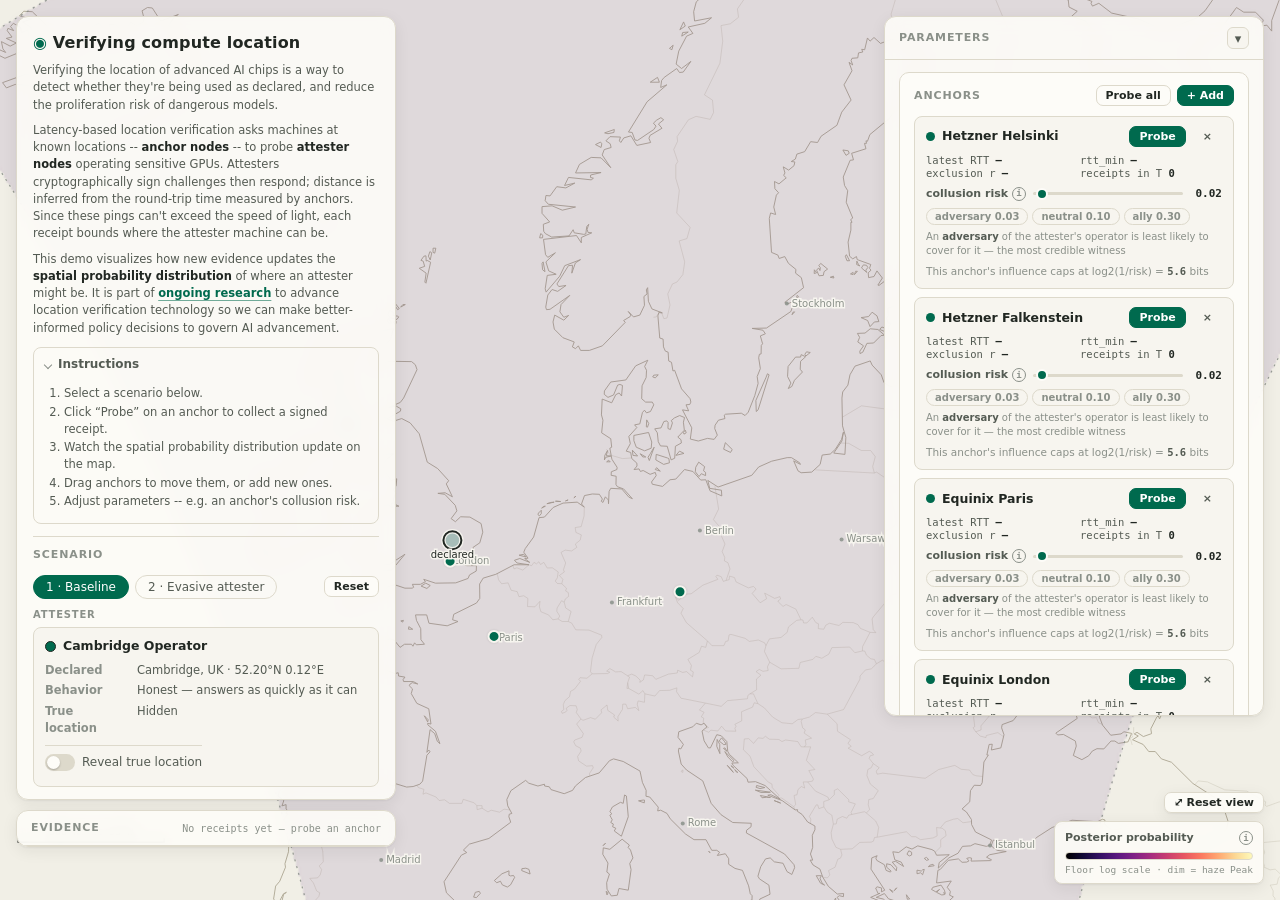
==== commit fe55247b: "fix(viz): solid accent fill for the attester glyph The glyph's fill used a translucent color-mix tha" ====
--- a/viz/index.html
+++ b/viz/index.html
@@ -257,7 +257,7 @@
 }
 
 /* header mirrors .anchor-card header; the glyph echoes the map's declared
-   marker (translucent accent fill, ink ring) */
+   marker: solid accent dot, ink ring */
 .att-head {
   display: flex;
   align-items: center;
@@ -270,7 +270,7 @@
   width: 11px;
   height: 11px;
   border-radius: 50%;
-  background: color-mix(in srgb, var(--accent) 25%, transparent);
+  background: var(--accent);
   border: 1.5px solid var(--ink);
 }
 
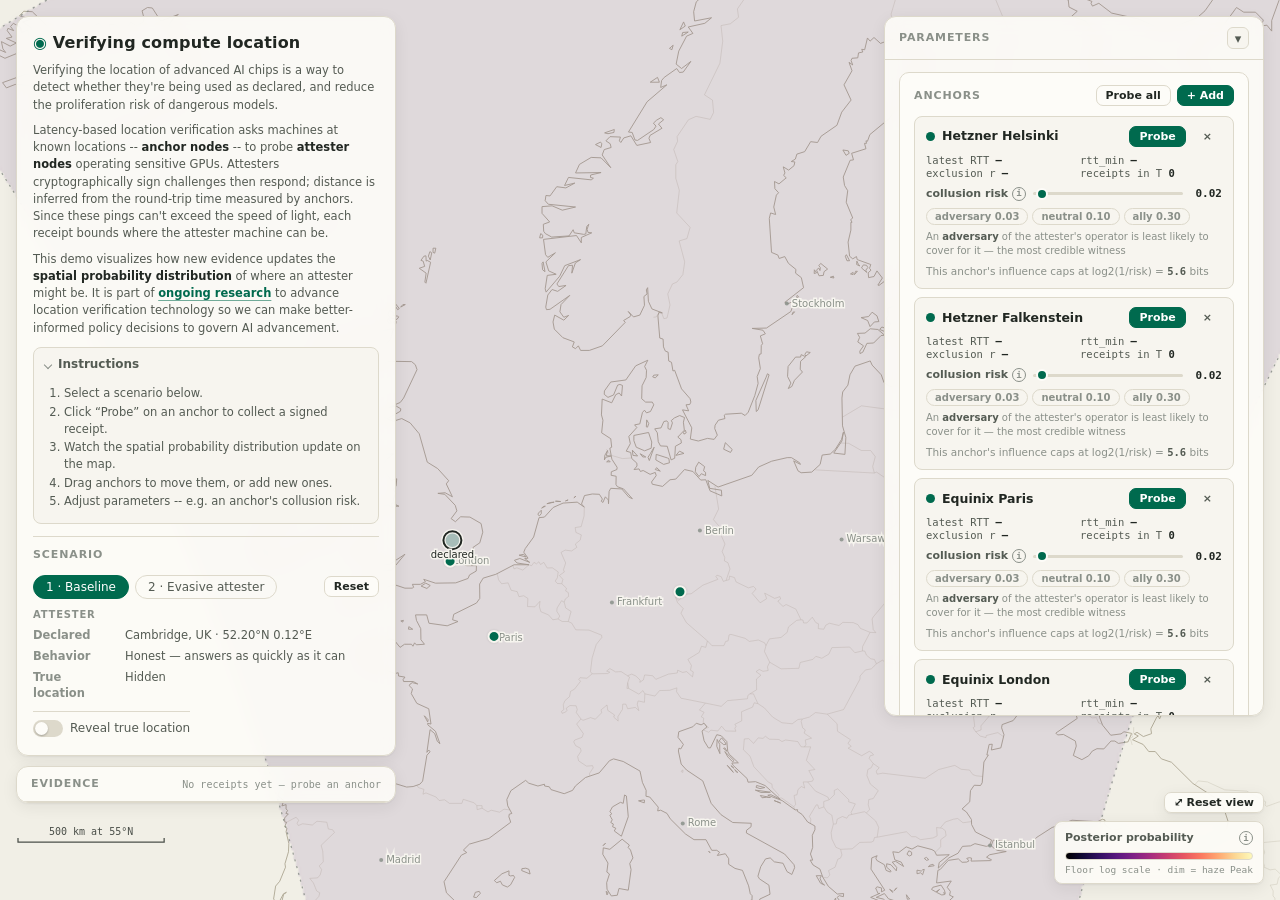
==== commit 5733fad0: "docs(viz): record the vector tile basemap adjudication Items 50 and 51: why vector tiles (control ov" ====
--- a/viz/index.html
+++ b/viz/index.html
@@ -209,11 +209,6 @@
   margin-top: 10px;
 }
 
-/* the instructions fold sits inside the scenario card already -- no tint */
-details.fold.tutorial {
-  background: transparent;
-}
-
 .tutorial ol {
   margin: 2px 0 2px;
   padding-left: 18px;
@@ -241,10 +236,7 @@
 /* attester block: the machine under test, staged by the scenario */
 
 .att-block {
-  border: 1px solid var(--line);
-  border-radius: 8px;
-  padding: 9px 11px;
-  background: var(--surface);
+  margin-top: 9px;
 }
 
 .att-sub {
@@ -253,31 +245,7 @@
   text-transform: uppercase;
   letter-spacing: 0.08em;
   color: var(--ink-faint);
-  margin: 9px 0 5px;
-}
-
-/* header mirrors .anchor-card header; the glyph echoes the map's declared
-   marker: solid accent dot, ink ring */
-.att-head {
-  display: flex;
-  align-items: center;
-  gap: 7px;
-  margin-bottom: 4px;
-}
-
-.att-glyph {
-  flex: none;
-  width: 11px;
-  height: 11px;
-  border-radius: 50%;
-  background: var(--accent);
-  border: 1.5px solid var(--ink);
-}
-
-.att-name {
-  flex: 1;
-  font-weight: 600;
-  font-size: 12.5px;
+  margin-bottom: 3px;
 }
 
 .att-row {
@@ -3397,6 +3365,390 @@
   return `linear-gradient(to right, ${parts.join(", ")})`;
 }
 
+// ---- vector-tiles.js ----
+
+
+
+const F_TILE_LAYER = 3;
+const F_LAYER_NAME = 1;
+const F_LAYER_FEATURE = 2;
+const F_LAYER_KEY = 3;
+const F_LAYER_VALUE = 4;
+const F_LAYER_EXTENT = 5;
+const F_FEAT_TAGS = 2;
+const F_FEAT_TYPE = 3;
+const F_FEAT_GEOM = 4;
+
+const utf8 = new TextDecoder();
+
+function createReader(buf) {
+  const view = new DataView(buf.buffer, buf.byteOffset, buf.byteLength);
+  const r = {
+    pos: 0,
+    end: buf.length,
+    varint() {
+      let v = 0;
+      let shift = 1;
+      for (;;) {
+        const b = buf[r.pos++];
+        v += (b & 0x7f) * shift;
+        if (b < 0x80) return v;
+        shift *= 128;
+      }
+    },
+    svarint() {
+      const v = r.varint();
+      return v % 2 === 1 ? -(v + 1) / 2 : v / 2;
+    },
+    string(len) {
+      const s = utf8.decode(buf.subarray(r.pos, r.pos + len));
+      r.pos += len;
+      return s;
+    },
+    f32() {
+      const v = view.getFloat32(r.pos, true);
+      r.pos += 4;
+      return v;
+    },
+    f64() {
+      const v = view.getFloat64(r.pos, true);
+      r.pos += 8;
+      return v;
+    },
+    skip(wire) {
+      if (wire === 0) r.varint();
+      else if (wire === 1) r.pos += 8;
+      else if (wire === 2) r.pos += r.varint();
+      else if (wire === 5) r.pos += 4;
+      else throw new Error(`mvt: unsupported wire type ${wire}`);
+    },
+  };
+  return r;
+}
+
+function readValue(r, end) {
+  let out = null;
+  while (r.pos < end) {
+    const tag = r.varint();
+    const field = tag >> 3;
+    const wire = tag & 7;
+    if (field === 1 && wire === 2) out = r.string(r.varint());
+    else if (field === 2 && wire === 5) out = r.f32();
+    else if (field === 3 && wire === 1) out = r.f64();
+    else if (field === 4 || field === 5) out = r.varint();
+    else if (field === 6) out = r.svarint();
+    else if (field === 7) out = r.varint() !== 0;
+    else r.skip(wire);
+  }
+  r.pos = end;
+  return out;
+}
+
+function readFeature(r, end) {
+  const f = { type: 0, tags: null, geom: null };
+  while (r.pos < end) {
+    const tag = r.varint();
+    const field = tag >> 3;
+    const wire = tag & 7;
+    if (field === F_FEAT_TAGS && wire === 2) {
+      const len = r.varint();
+      const stop = r.pos + len;
+      const tags = [];
+      while (r.pos < stop) tags.push(r.varint());
+      f.tags = tags;
+    } else if (field === F_FEAT_TYPE && wire === 0) {
+      f.type = r.varint();
+    } else if (field === F_FEAT_GEOM && wire === 2) {
+      const len = r.varint();
+      const stop = r.pos + len;
+      const g = [];
+      while (r.pos < stop) g.push(r.varint());
+      f.geom = g;
+    } else r.skip(wire);
+  }
+  r.pos = end;
+  return f;
+}
+
+function readLayer(r, end) {
+  const layer = { name: "", extent: 4096, keys: [], values: [], features: [] };
+  while (r.pos < end) {
+    const tag = r.varint();
+    const field = tag >> 3;
+    const wire = tag & 7;
+    if (field === F_LAYER_NAME && wire === 2) layer.name = r.string(r.varint());
+    else if (field === F_LAYER_FEATURE && wire === 2) {
+      const len = r.varint();
+      layer.features.push(readFeature(r, r.pos + len));
+    } else if (field === F_LAYER_KEY && wire === 2) layer.keys.push(r.string(r.varint()));
+    else if (field === F_LAYER_VALUE && wire === 2) {
+      const len = r.varint();
+      layer.values.push(readValue(r, r.pos + len));
+    } else if (field === F_LAYER_EXTENT && wire === 0) layer.extent = r.varint();
+    else r.skip(wire);
+  }
+  r.pos = end;
+  return layer;
+}
+
+function decodeTile(bytes) {
+  const r = createReader(bytes);
+  const layers = {};
+  while (r.pos < r.end) {
+    const tag = r.varint();
+    const field = tag >> 3;
+    const wire = tag & 7;
+    if (field === F_TILE_LAYER && wire === 2) {
+      const len = r.varint();
+      const l = readLayer(r, r.pos + len);
+      layers[l.name] = l;
+    } else r.skip(wire);
+  }
+  return layers;
+}
+
+function featureProps(layer, feature) {
+  const p = {};
+  if (!feature.tags) return p;
+  for (let i = 0; i < feature.tags.length; i += 2) {
+    p[layer.keys[feature.tags[i]]] = layer.values[feature.tags[i + 1]];
+  }
+  return p;
+}
+
+
+const CMD_MOVE = 1;
+const CMD_LINE = 2;
+const CMD_CLOSE = 7;
+
+function addGeometry(path, geom, ox, oy, k, closeRings) {
+  let x = 0;
+  let y = 0;
+  let i = 0;
+  const n = geom.length;
+  while (i < n) {
+    const cmdInt = geom[i++];
+    const cmd = cmdInt & 7;
+    const count = cmdInt >> 3;
+    if (cmd === CMD_MOVE) {
+      for (let c = 0; c < count; c++) {
+        const dx = geom[i++];
+        const dy = geom[i++];
+        x += dx % 2 === 1 ? -(dx + 1) / 2 : dx / 2;
+        y += dy % 2 === 1 ? -(dy + 1) / 2 : dy / 2;
+        path.moveTo(ox + x * k, oy + y * k);
+      }
+    } else if (cmd === CMD_LINE) {
+      for (let c = 0; c < count; c++) {
+        const dx = geom[i++];
+        const dy = geom[i++];
+        x += dx % 2 === 1 ? -(dx + 1) / 2 : dx / 2;
+        y += dy % 2 === 1 ? -(dy + 1) / 2 : dy / 2;
+        path.lineTo(ox + x * k, oy + y * k);
+      }
+    } else if (cmd === CMD_CLOSE) {
+      if (closeRings) path.closePath();
+    } else {
+      return; // malformed stream: keep what we have rather than throwing
+    }
+  }
+}
+
+function firstPoint(geom, ox, oy, k) {
+  if (!geom || geom.length < 3) return null;
+  const dx = geom[1];
+  const dy = geom[2];
+  const x = dx % 2 === 1 ? -(dx + 1) / 2 : dx / 2;
+  const y = dy % 2 === 1 ? -(dy + 1) / 2 : dy / 2;
+  return [ox + x * k, oy + y * k];
+}
+
+
+const STYLE = {
+  light: {
+    land: "#f4f2ea",
+    sea: "#d3dee1",
+    coast: "#9fadb2",
+    green: "#eaefe6",
+    waterway: "#c2cfd3",
+    boundary: "#c6c1af",
+    boundaryState: "#d9d4c6",
+    roadCase: "#e7e3d8",
+    roadFill: "#fffefa",
+    label: "#7c8279",
+    labelHalo: "rgba(255,255,255,0.92)",
+  },
+  dark: {
+    land: "#161e1a",
+    sea: "#0a1114",
+    coast: "#38474c",
+    green: "#141c17",
+    waterway: "#243033",
+    boundary: "#303a32",
+    boundaryState: "#232c26",
+    roadCase: "#1a221c",
+    roadFill: "#2b342d",
+    label: "#7b837b",
+    labelHalo: "rgba(0,0,0,0.75)",
+  },
+};
+
+const ROAD_MIN_ZOOM = { motorway: 5, trunk: 6, primary: 8, secondary: 10 };
+
+function placeMinZoom(cls, rank, capital) {
+  const r = typeof rank === "number" ? rank : 10;
+  if (cls === "country") return r <= 2 ? 2.5 : r <= 3 ? 4 : r <= 5 ? 6.5 : 8;
+  if (cls === "state") return 7.5;
+  if (cls === "city") {
+    if (capital > 0 && capital <= 2) return r <= 2 ? 3.5 : 4.5;
+    if (r <= 2) return 4.5;
+    if (r <= 3) return 6;
+    if (r <= 5) return 7.5;
+    return 9;
+  }
+  if (cls === "town") return 10;
+  return Infinity;
+}
+
+function buildTile(layers, z, x, y) {
+  const span = WORLD / Math.pow(2, z);
+  const ox = x * span;
+  const oy = y * span;
+
+  const out = {
+    water: new Path2D(),
+    green: new Path2D(),
+    waterway: new Path2D(),
+    boundary: new Path2D(),
+    boundaryState: new Path2D(),
+    roads: { motorway: new Path2D(), trunk: new Path2D(), primary: new Path2D(), secondary: new Path2D() },
+    labels: [],
+    hasRoads: false,
+  };
+
+  const each = (name, fn) => {
+    const l = layers[name];
+    if (!l) return;
+    const k = span / l.extent;
+    for (const f of l.features) fn(f, featureProps(l, f), k, l);
+  };
+
+  each("water", (f, p, k) => {
+    if (f.type !== 3) return;
+    addGeometry(out.water, f.geom, ox, oy, k, true);
+  });
+
+  each("park", (f, p, k) => {
+    if (f.type !== 3) return;
+    addGeometry(out.green, f.geom, ox, oy, k, true);
+  });
+
+  each("landcover", (f, p, k) => {
+    if (f.type !== 3) return;
+    if (p.class !== "wood" && p.class !== "grass" && p.class !== "forest") return;
+    addGeometry(out.green, f.geom, ox, oy, k, true);
+  });
+
+  each("waterway", (f, p, k) => {
+    if (z < 7) return;
+    addGeometry(out.waterway, f.geom, ox, oy, k, false);
+  });
+
+  each("boundary", (f, p, k) => {
+    if (p.maritime === 1) return;
+    if (p.admin_level === 2) addGeometry(out.boundary, f.geom, ox, oy, k, false);
+    else if (p.admin_level === 4 && z >= 5)
+      addGeometry(out.boundaryState, f.geom, ox, oy, k, false);
+  });
+
+  each("transportation", (f, p, k) => {
+    const cls = p.class;
+    const min = ROAD_MIN_ZOOM[cls];
+    if (min == null || z < min) return;
+    addGeometry(out.roads[cls], f.geom, ox, oy, k, false);
+    out.hasRoads = true;
+  });
+
+  each("place", (f, p, k) => {
+    if (f.type !== 1) return;
+    const name = p.name_en || p.name;
+    if (!name) return;
+    const pt = firstPoint(f.geom, ox, oy, k);
+    if (!pt) return;
+    const capital = typeof p.capital === "number" ? p.capital : 0;
+    out.labels.push({
+      wx: pt[0],
+      wy: pt[1],
+      name,
+      cls: p.class,
+      capital,
+      rank: typeof p.rank === "number" ? p.rank : 10,
+      minZoom: placeMinZoom(p.class, p.rank, capital),
+    });
+  });
+
+  return out;
+}
+
+
+const TILE_SUBS = ["a", "b", "c", "d"];
+const TILE_MAX_ZOOM = 14;
+
+function createTileSource({ onTileReady, cacheMax = 220 } = {}) {
+  const cache = new Map(); // key -> {state, tile}
+  let okCount = 0;
+  let failCount = 0;
+
+  const isOffline = () => failCount > 0 && okCount === 0;
+
+  function evict() {
+    if (cache.size <= cacheMax) return;
+    for (const [k, e] of cache) {
+      if (e.state !== "pending") {
+        cache.delete(k);
+        break;
+      }
+    }
+  }
+
+  function get(z, x, y) {
+    const key = `${z}/${x}/${y}`;
+    const hit = cache.get(key);
+    if (hit) {
+      cache.delete(key); // LRU refresh
+      cache.set(key, hit);
+      return hit;
+    }
+    const entry = { state: "pending", tile: null };
+    cache.set(key, entry);
+    evict();
+
+    const sub = TILE_SUBS[Math.abs(x + y) % TILE_SUBS.length];
+    const url = `https://tiles-${sub}.basemaps.cartocdn.com/vectortiles/carto.streets/v1/${z}/${x}/${y}.mvt`;
+    fetch(url)
+      .then((res) => {
+        if (!res.ok) throw new Error(`HTTP ${res.status}`);
+        return res.arrayBuffer();
+      })
+      .then((ab) => {
+        const bytes = new Uint8Array(ab);
+        entry.tile = buildTile(bytes.length ? decodeTile(bytes) : {}, z, x, y);
+        entry.state = "ready";
+        okCount++;
+        if (onTileReady) onTileReady();
+      })
+      .catch(() => {
+        const wasOffline = isOffline();
+        entry.state = "failed";
+        failCount++;
+        if (!wasOffline && isOffline() && onTileReady) onTileReady();
+      });
+    return entry;
+  }
+
+  return { get, isOffline, stats: () => ({ ok: okCount, failed: failCount, cached: cache.size }) };
+}
+
 // ---- engine.js ----
 
 
@@ -4075,6 +4427,10 @@
 
 const EARTH_CIRC_KM = 40075.017; // equatorial circumference, km
 
+const ROAD_CLASSES = ["motorway", "trunk", "primary", "secondary"];
+const ROAD_FADE_IN = { motorway: 5, trunk: 6, primary: 8, secondary: 10 };
+const LABEL_FONT = "'Avenir Next', 'Seravek', ui-sans-serif, system-ui, sans-serif";
+
 
 const FRAME_MARGIN = 0.15;
 const FRAME_INSET = 1.05;
@@ -4146,7 +4502,7 @@
   const ctx = canvas.getContext("2d");
 
   let theme = {};
-  let tileStyle = "light_all";
+  let mapStyle = STYLE.light;
   function refreshTheme() {
     const cs = getComputedStyle(document.body);
     const v = (name, fallback) => (cs.getPropertyValue(name) || fallback).trim();
@@ -4160,9 +4516,9 @@
       warn: v("--warn", "#b3591e"),
       halo: v("--surface", "#faf9f5"),
     };
-    tileStyle = window.matchMedia("(prefers-color-scheme: dark)").matches
-      ? "dark_all"
-      : "light_all";
+    mapStyle = window.matchMedia("(prefers-color-scheme: dark)").matches
+      ? STYLE.dark
+      : STYLE.light;
   }
   refreshTheme();
 
@@ -4403,11 +4759,6 @@
   const coastPath = buildWorldPath(COAST);
   const borderPath = buildWorldPath(BORDERS);
 
-  const TILE_CACHE_MAX = 400;
-  const tileCache = new Map(); // key -> {img, loaded, failed}
-  const SUBDOMAINS = "abcd";
-  let tileOk = 0;
-  let tileFail = 0;
   let onRedraw = null;
   let redrawPending = false;
 
@@ -4424,70 +4775,162 @@
     });
   }
 
-  const isOffline = () => tileFail > 0 && tileOk === 0;
-
-  function getTile(style, z, x, y) {
-    const key = `${style}/${z}/${x}/${y}`;
-    let entry = tileCache.get(key);
-    if (entry) {
-      tileCache.delete(key); // LRU refresh
-      tileCache.set(key, entry);
-      return entry;
-    }
-    entry = { img: null, loaded: false, failed: false };
-    tileCache.set(key, entry);
-    if (tileCache.size > TILE_CACHE_MAX) {
-      for (const [k, e] of tileCache) {
-        if (e.loaded || e.failed) {
-          tileCache.delete(k);
-          break;
-        }
-      }
-    }
-    const sub = SUBDOMAINS[Math.abs(x + y) % SUBDOMAINS.length];
-    const img = new Image();
-    img.onload = () => {
-      entry.loaded = true;
-      tileOk++;
-      scheduleRedraw();
-    };
-    img.onerror = () => {
-      entry.failed = true;
-      const wasOffline = isOffline();
-      tileFail++;
-      if (!wasOffline && isOffline()) scheduleRedraw(); // flip to fallback promptly
-    };
-    img.src = `https://${sub}.basemaps.cartocdn.com/${style}/${z}/${x}/${y}@2x.png`;
-    entry.img = img;
-    return entry;
-  }
-
-  function drawTiles() {
-    const tileZ = Math.max(0, Math.min(MAX_ZOOM, Math.round(zoom)));
-    const tilesAcross = Math.pow(2, tileZ);
-    const span = WORLD / tilesAcross; // world units per tile
+  const tiles = createTileSource({ onTileReady: scheduleRedraw });
+  const isOffline = () => tiles.isOffline();
+
+  function visibleTiles() {
+    const tileZ = Math.max(0, Math.min(TILE_MAX_ZOOM, Math.round(zoom)));
+    const across = Math.pow(2, tileZ);
+    const span = WORLD / across;
     const [w0x, w0y] = cssToWorld(0, 0);
     const [w1x, w1y] = cssToWorld(wCss, hCss);
     const txMin = Math.floor(w0x / span);
     const txMax = Math.floor(w1x / span);
     const tyMin = Math.max(0, Math.floor(w0y / span));
-    const tyMax = Math.min(tilesAcross - 1, Math.floor(w1y / span));
+    const tyMax = Math.min(across - 1, Math.floor(w1y / span));
+    const out = [];
     for (let ty = tyMin; ty <= tyMax; ty++) {
       for (let tx = txMin; tx <= txMax; tx++) {
-        const wrapped = ((tx % tilesAcross) + tilesAcross) % tilesAcross;
-        const tile = getTile(tileStyle, tileZ, wrapped, ty);
-        if (!tile.loaded) continue;
-        const [px0, py0] = worldToCss(tx * span, ty * span);
-        const [px1, py1] = worldToCss((tx + 1) * span, (ty + 1) * span);
-        ctx.drawImage(
-          tile.img,
-          Math.floor(px0),
-          Math.floor(py0),
-          Math.ceil(px1 - px0) + 1,
-          Math.ceil(py1 - py0) + 1
-        );
+        const wrapped = ((tx % across) + across) % across;
+        const entry = tiles.get(tileZ, wrapped, ty);
+        if (entry.state !== "ready") continue;
+        out.push({ t: entry.tile, wx: (tx - wrapped) * span, wy: 0, span });
       }
     }
+    return out;
+  }
+
+  function drawVectorTiles() {
+    const list = visibleTiles();
+    if (!list.length) return;
+    const s = scaleNow();
+    const m = mapStyle;
+
+    ctx.save();
+    ctx.translate(wCss / 2 - viewCenter.wx * s, hCss / 2 - viewCenter.wy * s);
+    ctx.scale(s, s);
+    ctx.lineJoin = "round";
+    ctx.lineCap = "round";
+
+    ctx.fillStyle = m.land;
+    for (const { wx, wy, span } of list) {
+      ctx.fillRect(wx, wy, span * 1.002, span * 1.002);
+    }
+
+    const forEachPath = (get, fn) => {
+      for (const item of list) {
+        const path = get(item.t);
+        if (!path) continue;
+        ctx.save();
+        ctx.translate(item.wx, item.wy);
+        fn(path);
+        ctx.restore();
+      }
+    };
+
+    ctx.fillStyle = m.green;
+    forEachPath((t) => t.green, (p) => ctx.fill(p, "nonzero"));
+
+    ctx.fillStyle = m.sea;
+    forEachPath((t) => t.water, (p) => ctx.fill(p, "nonzero"));
+
+    ctx.strokeStyle = m.waterway;
+    ctx.lineWidth = 0.7 / s;
+    forEachPath((t) => t.waterway, (p) => ctx.stroke(p));
+
+    const roadWidth = (cls) => {
+      const base = { motorway: 2.6, trunk: 2.2, primary: 1.7, secondary: 1.2 }[cls];
+      const fade = Math.min(1, Math.max(0, zoom - ROAD_FADE_IN[cls]));
+      return { w: base * fade, on: fade > 0.02 };
+    };
+    for (const cls of ROAD_CLASSES) {
+      const { w, on } = roadWidth(cls);
+      if (!on) continue;
+      ctx.strokeStyle = m.roadCase;
+      ctx.lineWidth = (w + 1.1) / s;
+      forEachPath((t) => t.roads[cls], (p) => ctx.stroke(p));
+    }
+    for (const cls of ROAD_CLASSES) {
+      const { w, on } = roadWidth(cls);
+      if (!on) continue;
+      ctx.strokeStyle = m.roadFill;
+      ctx.lineWidth = w / s;
+      forEachPath((t) => t.roads[cls], (p) => ctx.stroke(p));
+    }
+
+    ctx.strokeStyle = m.boundaryState;
+    ctx.lineWidth = 0.7 / s;
+    ctx.globalAlpha = 0.8;
+    ctx.setLineDash([3 / s, 3 / s]);
+    forEachPath((t) => t.boundaryState, (p) => ctx.stroke(p));
+    ctx.setLineDash([]);
+    ctx.strokeStyle = m.boundary;
+    ctx.lineWidth = 1.1 / s;
+    ctx.globalAlpha = 1;
+    forEachPath((t) => t.boundary, (p) => ctx.stroke(p));
+
+    ctx.restore();
+  }
+
+  function drawTileLabels() {
+    const list = visibleTiles();
+    if (!list.length) return;
+    const s = scaleNow();
+    const cands = [];
+    const seen = new Set();
+    for (const item of list) {
+      for (const l of item.t.labels) {
+        if (zoom < l.minZoom) continue;
+        if (seen.has(l.name)) continue; // tile buffers repeat names at seams
+        const px = wCss / 2 + (l.wx + item.wx - viewCenter.wx) * s;
+        const py = hCss / 2 + (l.wy + item.wy - viewCenter.wy) * s;
+        if (px < -60 || px > wCss + 60 || py < -20 || py > hCss + 20) continue;
+        seen.add(l.name);
+        cands.push({ ...l, px, py });
+      }
+    }
+    cands.sort((a, b) => a.minZoom - b.minZoom || a.rank - b.rank);
+
+    ctx.save();
+    ctx.textBaseline = "middle";
+    ctx.lineJoin = "round";
+    const placed = [];
+    for (const l of cands) {
+      const isCountry = l.cls === "country";
+      const size = isCountry ? 11 : l.cls === "state" ? 10 : l.capital > 0 ? 11 : 10;
+      ctx.font = `${isCountry ? 600 : 500} ${size}px ${LABEL_FONT}`;
+      const dot = l.cls === "city" || l.cls === "town";
+      ctx.textAlign = dot ? "left" : "center";
+      const w = ctx.measureText(l.name).width;
+      const tx = dot ? l.px + 6 : l.px;
+      const x0 = dot ? tx : tx - w / 2;
+      const box = [x0 - 2, l.py - size * 0.7, x0 + w + 2, l.py + size * 0.7];
+      let clash = false;
+      for (const r of placed) {
+        if (box[0] < r[2] && box[2] > r[0] && box[1] < r[3] && box[3] > r[1]) {
+          clash = true;
+          break;
+        }
+      }
+      if (clash) continue;
+      placed.push(box);
+      if (dot) {
+        ctx.beginPath();
+        ctx.arc(l.px, l.py, l.capital > 0 ? 2.6 : 2, 0, Math.PI * 2);
+        ctx.fillStyle = mapStyle.label;
+        ctx.fill();
+      }
+      ctx.lineWidth = 3;
+      ctx.strokeStyle = mapStyle.labelHalo;
+      ctx.fillStyle = mapStyle.label;
+      if (isCountry) {
+        ctx.letterSpacing = "0.06em";
+      }
+      ctx.strokeText(l.name, tx, l.py);
+      ctx.fillText(l.name, tx, l.py);
+      ctx.letterSpacing = "0px";
+    }
+    ctx.restore();
   }
 
 
@@ -4611,7 +5054,7 @@
     ctx.restore();
     ctx.globalAlpha = 1;
 
-    if (!offline) drawTiles();
+    if (!offline) drawVectorTiles();
 
     if (heatBox) {
       const [hx0, hy0] = worldToCss(heatBox.wx0, heatBox.wy0);
@@ -4630,6 +5073,7 @@
     }
 
     if (offline) drawCities();
+    else drawTileLabels();
 
     drawWindowBoundary(scene.labels);
 
@@ -4965,9 +5409,8 @@
           <div class="preset-chips" id="preset-chips"></div>
           <button class="btn small" id="reset-btn" title="Return to this scenario's initial state" type="button">Reset</button>
         </div>
-        <div class="att-sub">Attester</div>
         <div class="att-block">
-          <header class="att-head"><span class="att-glyph"></span><span class="att-name" id="att-name"></span></header>
+          <div class="att-sub">Attester</div>
           <div class="att-row"><span class="att-lbl">Declared</span><span class="att-val" id="att-declared"></span></div>
           <div class="att-row"><span class="att-lbl">Behavior</span><span class="att-val" id="att-behavior"></span></div>
           <div class="att-row"><span class="att-lbl">True location</span><span class="att-val" id="att-true"></span></div>
@@ -5785,8 +6228,6 @@
 
   function updateAttesterCard(preset) {
     const sim = engine.getSimulator();
-    const city = (preset.declaredName ?? "").split(",")[0].trim();
-    $("#att-name").textContent = city ? `${city} Operator` : "Operator";
     $("#att-declared").textContent =
       `${preset.declaredName ?? "—"} · ${fmtLatLon(sim.declared)}`;
     $("#att-behavior").textContent =
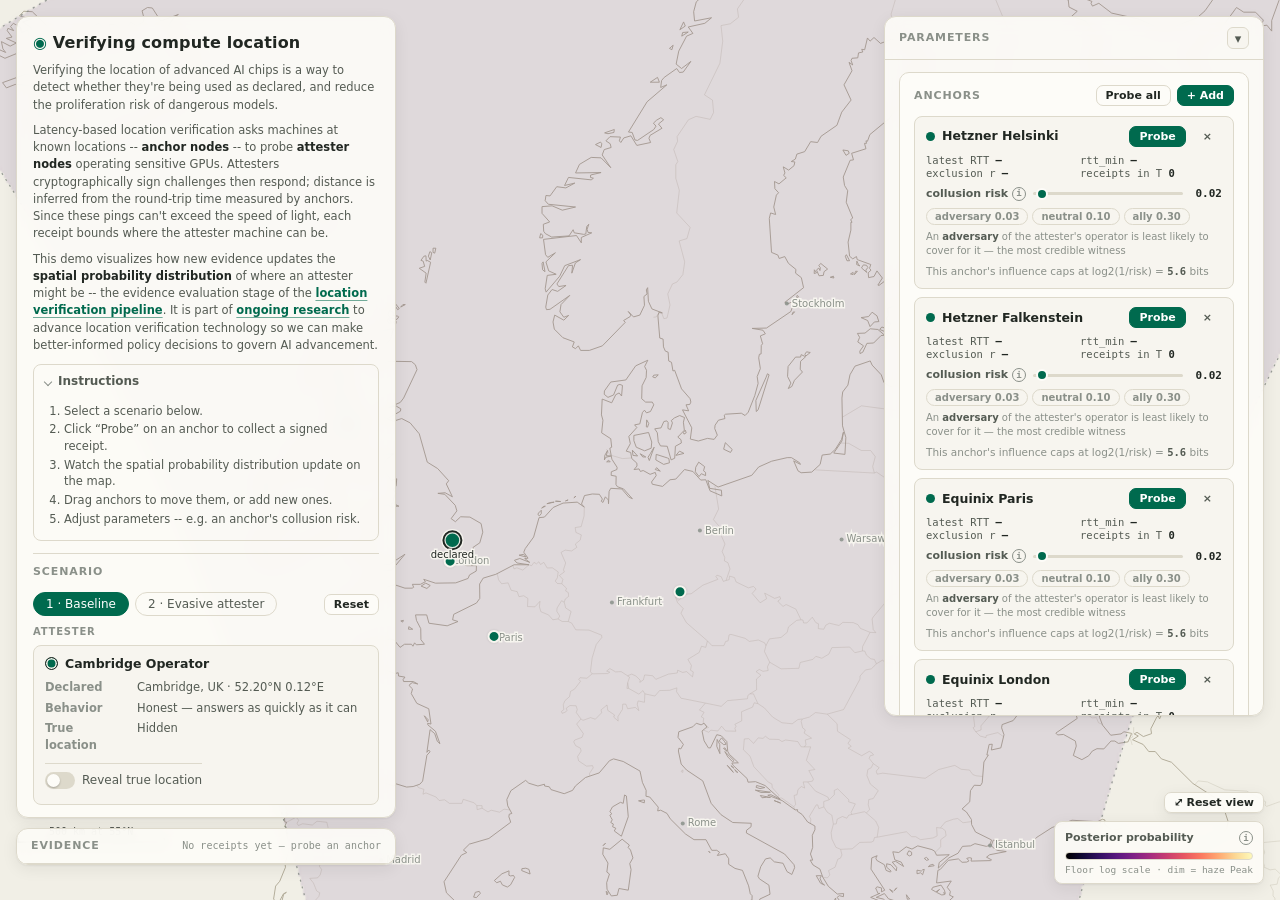
==== commit f576fc10: "feat(viz): link the blurb to the framework's evidence evaluation stage The intro blurb now names thi" ====
--- a/viz/index.html
+++ b/viz/index.html
@@ -209,6 +209,11 @@
   margin-top: 10px;
 }
 
+/* the instructions fold sits inside the scenario card already -- no tint */
+details.fold.tutorial {
+  background: transparent;
+}
+
 .tutorial ol {
   margin: 2px 0 2px;
   padding-left: 18px;
@@ -236,7 +241,10 @@
 /* attester block: the machine under test, staged by the scenario */
 
 .att-block {
-  margin-top: 9px;
+  border: 1px solid var(--line);
+  border-radius: 8px;
+  padding: 9px 11px;
+  background: var(--surface);
 }
 
 .att-sub {
@@ -245,7 +253,33 @@
   text-transform: uppercase;
   letter-spacing: 0.08em;
   color: var(--ink-faint);
-  margin-bottom: 3px;
+  margin: 9px 0 5px;
+}
+
+/* header mirrors .anchor-card header; the glyph echoes the map's declared
+   marker: solid accent dot, ink ring */
+.att-head {
+  display: flex;
+  align-items: center;
+  gap: 7px;
+  margin-bottom: 4px;
+}
+
+/* concentric rings mirror drawDeclared(): accent core, surface gap, ink ring */
+.att-glyph {
+  flex: none;
+  width: 13px;
+  height: 13px;
+  border-radius: 50%;
+  background: var(--accent);
+  border: 1.5px solid var(--ink);
+  box-shadow: inset 0 0 0 1.5px var(--surface);
+}
+
+.att-name {
+  flex: 1;
+  font-weight: 600;
+  font-size: 12.5px;
 }
 
 .att-row {
@@ -3365,390 +3399,6 @@
   return `linear-gradient(to right, ${parts.join(", ")})`;
 }
 
-// ---- vector-tiles.js ----
-
-
-
-const F_TILE_LAYER = 3;
-const F_LAYER_NAME = 1;
-const F_LAYER_FEATURE = 2;
-const F_LAYER_KEY = 3;
-const F_LAYER_VALUE = 4;
-const F_LAYER_EXTENT = 5;
-const F_FEAT_TAGS = 2;
-const F_FEAT_TYPE = 3;
-const F_FEAT_GEOM = 4;
-
-const utf8 = new TextDecoder();
-
-function createReader(buf) {
-  const view = new DataView(buf.buffer, buf.byteOffset, buf.byteLength);
-  const r = {
-    pos: 0,
-    end: buf.length,
-    varint() {
-      let v = 0;
-      let shift = 1;
-      for (;;) {
-        const b = buf[r.pos++];
-        v += (b & 0x7f) * shift;
-        if (b < 0x80) return v;
-        shift *= 128;
-      }
-    },
-    svarint() {
-      const v = r.varint();
-      return v % 2 === 1 ? -(v + 1) / 2 : v / 2;
-    },
-    string(len) {
-      const s = utf8.decode(buf.subarray(r.pos, r.pos + len));
-      r.pos += len;
-      return s;
-    },
-    f32() {
-      const v = view.getFloat32(r.pos, true);
-      r.pos += 4;
-      return v;
-    },
-    f64() {
-      const v = view.getFloat64(r.pos, true);
-      r.pos += 8;
-      return v;
-    },
-    skip(wire) {
-      if (wire === 0) r.varint();
-      else if (wire === 1) r.pos += 8;
-      else if (wire === 2) r.pos += r.varint();
-      else if (wire === 5) r.pos += 4;
-      else throw new Error(`mvt: unsupported wire type ${wire}`);
-    },
-  };
-  return r;
-}
-
-function readValue(r, end) {
-  let out = null;
-  while (r.pos < end) {
-    const tag = r.varint();
-    const field = tag >> 3;
-    const wire = tag & 7;
-    if (field === 1 && wire === 2) out = r.string(r.varint());
-    else if (field === 2 && wire === 5) out = r.f32();
-    else if (field === 3 && wire === 1) out = r.f64();
-    else if (field === 4 || field === 5) out = r.varint();
-    else if (field === 6) out = r.svarint();
-    else if (field === 7) out = r.varint() !== 0;
-    else r.skip(wire);
-  }
-  r.pos = end;
-  return out;
-}
-
-function readFeature(r, end) {
-  const f = { type: 0, tags: null, geom: null };
-  while (r.pos < end) {
-    const tag = r.varint();
-    const field = tag >> 3;
-    const wire = tag & 7;
-    if (field === F_FEAT_TAGS && wire === 2) {
-      const len = r.varint();
-      const stop = r.pos + len;
-      const tags = [];
-      while (r.pos < stop) tags.push(r.varint());
-      f.tags = tags;
-    } else if (field === F_FEAT_TYPE && wire === 0) {
-      f.type = r.varint();
-    } else if (field === F_FEAT_GEOM && wire === 2) {
-      const len = r.varint();
-      const stop = r.pos + len;
-      const g = [];
-      while (r.pos < stop) g.push(r.varint());
-      f.geom = g;
-    } else r.skip(wire);
-  }
-  r.pos = end;
-  return f;
-}
-
-function readLayer(r, end) {
-  const layer = { name: "", extent: 4096, keys: [], values: [], features: [] };
-  while (r.pos < end) {
-    const tag = r.varint();
-    const field = tag >> 3;
-    const wire = tag & 7;
-    if (field === F_LAYER_NAME && wire === 2) layer.name = r.string(r.varint());
-    else if (field === F_LAYER_FEATURE && wire === 2) {
-      const len = r.varint();
-      layer.features.push(readFeature(r, r.pos + len));
-    } else if (field === F_LAYER_KEY && wire === 2) layer.keys.push(r.string(r.varint()));
-    else if (field === F_LAYER_VALUE && wire === 2) {
-      const len = r.varint();
-      layer.values.push(readValue(r, r.pos + len));
-    } else if (field === F_LAYER_EXTENT && wire === 0) layer.extent = r.varint();
-    else r.skip(wire);
-  }
-  r.pos = end;
-  return layer;
-}
-
-function decodeTile(bytes) {
-  const r = createReader(bytes);
-  const layers = {};
-  while (r.pos < r.end) {
-    const tag = r.varint();
-    const field = tag >> 3;
-    const wire = tag & 7;
-    if (field === F_TILE_LAYER && wire === 2) {
-      const len = r.varint();
-      const l = readLayer(r, r.pos + len);
-      layers[l.name] = l;
-    } else r.skip(wire);
-  }
-  return layers;
-}
-
-function featureProps(layer, feature) {
-  const p = {};
-  if (!feature.tags) return p;
-  for (let i = 0; i < feature.tags.length; i += 2) {
-    p[layer.keys[feature.tags[i]]] = layer.values[feature.tags[i + 1]];
-  }
-  return p;
-}
-
-
-const CMD_MOVE = 1;
-const CMD_LINE = 2;
-const CMD_CLOSE = 7;
-
-function addGeometry(path, geom, ox, oy, k, closeRings) {
-  let x = 0;
-  let y = 0;
-  let i = 0;
-  const n = geom.length;
-  while (i < n) {
-    const cmdInt = geom[i++];
-    const cmd = cmdInt & 7;
-    const count = cmdInt >> 3;
-    if (cmd === CMD_MOVE) {
-      for (let c = 0; c < count; c++) {
-        const dx = geom[i++];
-        const dy = geom[i++];
-        x += dx % 2 === 1 ? -(dx + 1) / 2 : dx / 2;
-        y += dy % 2 === 1 ? -(dy + 1) / 2 : dy / 2;
-        path.moveTo(ox + x * k, oy + y * k);
-      }
-    } else if (cmd === CMD_LINE) {
-      for (let c = 0; c < count; c++) {
-        const dx = geom[i++];
-        const dy = geom[i++];
-        x += dx % 2 === 1 ? -(dx + 1) / 2 : dx / 2;
-        y += dy % 2 === 1 ? -(dy + 1) / 2 : dy / 2;
-        path.lineTo(ox + x * k, oy + y * k);
-      }
-    } else if (cmd === CMD_CLOSE) {
-      if (closeRings) path.closePath();
-    } else {
-      return; // malformed stream: keep what we have rather than throwing
-    }
-  }
-}
-
-function firstPoint(geom, ox, oy, k) {
-  if (!geom || geom.length < 3) return null;
-  const dx = geom[1];
-  const dy = geom[2];
-  const x = dx % 2 === 1 ? -(dx + 1) / 2 : dx / 2;
-  const y = dy % 2 === 1 ? -(dy + 1) / 2 : dy / 2;
-  return [ox + x * k, oy + y * k];
-}
-
-
-const STYLE = {
-  light: {
-    land: "#f4f2ea",
-    sea: "#d3dee1",
-    coast: "#9fadb2",
-    green: "#eaefe6",
-    waterway: "#c2cfd3",
-    boundary: "#c6c1af",
-    boundaryState: "#d9d4c6",
-    roadCase: "#e7e3d8",
-    roadFill: "#fffefa",
-    label: "#7c8279",
-    labelHalo: "rgba(255,255,255,0.92)",
-  },
-  dark: {
-    land: "#161e1a",
-    sea: "#0a1114",
-    coast: "#38474c",
-    green: "#141c17",
-    waterway: "#243033",
-    boundary: "#303a32",
-    boundaryState: "#232c26",
-    roadCase: "#1a221c",
-    roadFill: "#2b342d",
-    label: "#7b837b",
-    labelHalo: "rgba(0,0,0,0.75)",
-  },
-};
-
-const ROAD_MIN_ZOOM = { motorway: 5, trunk: 6, primary: 8, secondary: 10 };
-
-function placeMinZoom(cls, rank, capital) {
-  const r = typeof rank === "number" ? rank : 10;
-  if (cls === "country") return r <= 2 ? 2.5 : r <= 3 ? 4 : r <= 5 ? 6.5 : 8;
-  if (cls === "state") return 7.5;
-  if (cls === "city") {
-    if (capital > 0 && capital <= 2) return r <= 2 ? 3.5 : 4.5;
-    if (r <= 2) return 4.5;
-    if (r <= 3) return 6;
-    if (r <= 5) return 7.5;
-    return 9;
-  }
-  if (cls === "town") return 10;
-  return Infinity;
-}
-
-function buildTile(layers, z, x, y) {
-  const span = WORLD / Math.pow(2, z);
-  const ox = x * span;
-  const oy = y * span;
-
-  const out = {
-    water: new Path2D(),
-    green: new Path2D(),
-    waterway: new Path2D(),
-    boundary: new Path2D(),
-    boundaryState: new Path2D(),
-    roads: { motorway: new Path2D(), trunk: new Path2D(), primary: new Path2D(), secondary: new Path2D() },
-    labels: [],
-    hasRoads: false,
-  };
-
-  const each = (name, fn) => {
-    const l = layers[name];
-    if (!l) return;
-    const k = span / l.extent;
-    for (const f of l.features) fn(f, featureProps(l, f), k, l);
-  };
-
-  each("water", (f, p, k) => {
-    if (f.type !== 3) return;
-    addGeometry(out.water, f.geom, ox, oy, k, true);
-  });
-
-  each("park", (f, p, k) => {
-    if (f.type !== 3) return;
-    addGeometry(out.green, f.geom, ox, oy, k, true);
-  });
-
-  each("landcover", (f, p, k) => {
-    if (f.type !== 3) return;
-    if (p.class !== "wood" && p.class !== "grass" && p.class !== "forest") return;
-    addGeometry(out.green, f.geom, ox, oy, k, true);
-  });
-
-  each("waterway", (f, p, k) => {
-    if (z < 7) return;
-    addGeometry(out.waterway, f.geom, ox, oy, k, false);
-  });
-
-  each("boundary", (f, p, k) => {
-    if (p.maritime === 1) return;
-    if (p.admin_level === 2) addGeometry(out.boundary, f.geom, ox, oy, k, false);
-    else if (p.admin_level === 4 && z >= 5)
-      addGeometry(out.boundaryState, f.geom, ox, oy, k, false);
-  });
-
-  each("transportation", (f, p, k) => {
-    const cls = p.class;
-    const min = ROAD_MIN_ZOOM[cls];
-    if (min == null || z < min) return;
-    addGeometry(out.roads[cls], f.geom, ox, oy, k, false);
-    out.hasRoads = true;
-  });
-
-  each("place", (f, p, k) => {
-    if (f.type !== 1) return;
-    const name = p.name_en || p.name;
-    if (!name) return;
-    const pt = firstPoint(f.geom, ox, oy, k);
-    if (!pt) return;
-    const capital = typeof p.capital === "number" ? p.capital : 0;
-    out.labels.push({
-      wx: pt[0],
-      wy: pt[1],
-      name,
-      cls: p.class,
-      capital,
-      rank: typeof p.rank === "number" ? p.rank : 10,
-      minZoom: placeMinZoom(p.class, p.rank, capital),
-    });
-  });
-
-  return out;
-}
-
-
-const TILE_SUBS = ["a", "b", "c", "d"];
-const TILE_MAX_ZOOM = 14;
-
-function createTileSource({ onTileReady, cacheMax = 220 } = {}) {
-  const cache = new Map(); // key -> {state, tile}
-  let okCount = 0;
-  let failCount = 0;
-
-  const isOffline = () => failCount > 0 && okCount === 0;
-
-  function evict() {
-    if (cache.size <= cacheMax) return;
-    for (const [k, e] of cache) {
-      if (e.state !== "pending") {
-        cache.delete(k);
-        break;
-      }
-    }
-  }
-
-  function get(z, x, y) {
-    const key = `${z}/${x}/${y}`;
-    const hit = cache.get(key);
-    if (hit) {
-      cache.delete(key); // LRU refresh
-      cache.set(key, hit);
-      return hit;
-    }
-    const entry = { state: "pending", tile: null };
-    cache.set(key, entry);
-    evict();
-
-    const sub = TILE_SUBS[Math.abs(x + y) % TILE_SUBS.length];
-    const url = `https://tiles-${sub}.basemaps.cartocdn.com/vectortiles/carto.streets/v1/${z}/${x}/${y}.mvt`;
-    fetch(url)
-      .then((res) => {
-        if (!res.ok) throw new Error(`HTTP ${res.status}`);
-        return res.arrayBuffer();
-      })
-      .then((ab) => {
-        const bytes = new Uint8Array(ab);
-        entry.tile = buildTile(bytes.length ? decodeTile(bytes) : {}, z, x, y);
-        entry.state = "ready";
-        okCount++;
-        if (onTileReady) onTileReady();
-      })
-      .catch(() => {
-        const wasOffline = isOffline();
-        entry.state = "failed";
-        failCount++;
-        if (!wasOffline && isOffline() && onTileReady) onTileReady();
-      });
-    return entry;
-  }
-
-  return { get, isOffline, stats: () => ({ ok: okCount, failed: failCount, cached: cache.size }) };
-}
-
 // ---- engine.js ----
 
 
@@ -4427,10 +4077,6 @@
 
 const EARTH_CIRC_KM = 40075.017; // equatorial circumference, km
 
-const ROAD_CLASSES = ["motorway", "trunk", "primary", "secondary"];
-const ROAD_FADE_IN = { motorway: 5, trunk: 6, primary: 8, secondary: 10 };
-const LABEL_FONT = "'Avenir Next', 'Seravek', ui-sans-serif, system-ui, sans-serif";
-
 
 const FRAME_MARGIN = 0.15;
 const FRAME_INSET = 1.05;
@@ -4502,7 +4148,7 @@
   const ctx = canvas.getContext("2d");
 
   let theme = {};
-  let mapStyle = STYLE.light;
+  let tileStyle = "light_all";
   function refreshTheme() {
     const cs = getComputedStyle(document.body);
     const v = (name, fallback) => (cs.getPropertyValue(name) || fallback).trim();
@@ -4516,9 +4162,9 @@
       warn: v("--warn", "#b3591e"),
       halo: v("--surface", "#faf9f5"),
     };
-    mapStyle = window.matchMedia("(prefers-color-scheme: dark)").matches
-      ? STYLE.dark
-      : STYLE.light;
+    tileStyle = window.matchMedia("(prefers-color-scheme: dark)").matches
+      ? "dark_all"
+      : "light_all";
   }
   refreshTheme();
 
@@ -4759,6 +4405,11 @@
   const coastPath = buildWorldPath(COAST);
   const borderPath = buildWorldPath(BORDERS);
 
+  const TILE_CACHE_MAX = 400;
+  const tileCache = new Map(); // key -> {img, loaded, failed}
+  const SUBDOMAINS = "abcd";
+  let tileOk = 0;
+  let tileFail = 0;
   let onRedraw = null;
   let redrawPending = false;
 
@@ -4775,162 +4426,70 @@
     });
   }
 
-  const tiles = createTileSource({ onTileReady: scheduleRedraw });
-  const isOffline = () => tiles.isOffline();
-
-  function visibleTiles() {
-    const tileZ = Math.max(0, Math.min(TILE_MAX_ZOOM, Math.round(zoom)));
-    const across = Math.pow(2, tileZ);
-    const span = WORLD / across;
+  const isOffline = () => tileFail > 0 && tileOk === 0;
+
+  function getTile(style, z, x, y) {
+    const key = `${style}/${z}/${x}/${y}`;
+    let entry = tileCache.get(key);
+    if (entry) {
+      tileCache.delete(key); // LRU refresh
+      tileCache.set(key, entry);
+      return entry;
+    }
+    entry = { img: null, loaded: false, failed: false };
+    tileCache.set(key, entry);
+    if (tileCache.size > TILE_CACHE_MAX) {
+      for (const [k, e] of tileCache) {
+        if (e.loaded || e.failed) {
+          tileCache.delete(k);
+          break;
+        }
+      }
+    }
+    const sub = SUBDOMAINS[Math.abs(x + y) % SUBDOMAINS.length];
+    const img = new Image();
+    img.onload = () => {
+      entry.loaded = true;
+      tileOk++;
+      scheduleRedraw();
+    };
+    img.onerror = () => {
+      entry.failed = true;
+      const wasOffline = isOffline();
+      tileFail++;
+      if (!wasOffline && isOffline()) scheduleRedraw(); // flip to fallback promptly
+    };
+    img.src = `https://${sub}.basemaps.cartocdn.com/${style}/${z}/${x}/${y}@2x.png`;
+    entry.img = img;
+    return entry;
+  }
+
+  function drawTiles() {
+    const tileZ = Math.max(0, Math.min(MAX_ZOOM, Math.round(zoom)));
+    const tilesAcross = Math.pow(2, tileZ);
+    const span = WORLD / tilesAcross; // world units per tile
     const [w0x, w0y] = cssToWorld(0, 0);
     const [w1x, w1y] = cssToWorld(wCss, hCss);
     const txMin = Math.floor(w0x / span);
     const txMax = Math.floor(w1x / span);
     const tyMin = Math.max(0, Math.floor(w0y / span));
-    const tyMax = Math.min(across - 1, Math.floor(w1y / span));
-    const out = [];
+    const tyMax = Math.min(tilesAcross - 1, Math.floor(w1y / span));
     for (let ty = tyMin; ty <= tyMax; ty++) {
       for (let tx = txMin; tx <= txMax; tx++) {
-        const wrapped = ((tx % across) + across) % across;
-        const entry = tiles.get(tileZ, wrapped, ty);
-        if (entry.state !== "ready") continue;
-        out.push({ t: entry.tile, wx: (tx - wrapped) * span, wy: 0, span });
+        const wrapped = ((tx % tilesAcross) + tilesAcross) % tilesAcross;
+        const tile = getTile(tileStyle, tileZ, wrapped, ty);
+        if (!tile.loaded) continue;
+        const [px0, py0] = worldToCss(tx * span, ty * span);
+        const [px1, py1] = worldToCss((tx + 1) * span, (ty + 1) * span);
+        ctx.drawImage(
+          tile.img,
+          Math.floor(px0),
+          Math.floor(py0),
+          Math.ceil(px1 - px0) + 1,
+          Math.ceil(py1 - py0) + 1
+        );
       }
     }
-    return out;
-  }
-
-  function drawVectorTiles() {
-    const list = visibleTiles();
-    if (!list.length) return;
-    const s = scaleNow();
-    const m = mapStyle;
-
-    ctx.save();
-    ctx.translate(wCss / 2 - viewCenter.wx * s, hCss / 2 - viewCenter.wy * s);
-    ctx.scale(s, s);
-    ctx.lineJoin = "round";
-    ctx.lineCap = "round";
-
-    ctx.fillStyle = m.land;
-    for (const { wx, wy, span } of list) {
-      ctx.fillRect(wx, wy, span * 1.002, span * 1.002);
-    }
-
-    const forEachPath = (get, fn) => {
-      for (const item of list) {
-        const path = get(item.t);
-        if (!path) continue;
-        ctx.save();
-        ctx.translate(item.wx, item.wy);
-        fn(path);
-        ctx.restore();
-      }
-    };
-
-    ctx.fillStyle = m.green;
-    forEachPath((t) => t.green, (p) => ctx.fill(p, "nonzero"));
-
-    ctx.fillStyle = m.sea;
-    forEachPath((t) => t.water, (p) => ctx.fill(p, "nonzero"));
-
-    ctx.strokeStyle = m.waterway;
-    ctx.lineWidth = 0.7 / s;
-    forEachPath((t) => t.waterway, (p) => ctx.stroke(p));
-
-    const roadWidth = (cls) => {
-      const base = { motorway: 2.6, trunk: 2.2, primary: 1.7, secondary: 1.2 }[cls];
-      const fade = Math.min(1, Math.max(0, zoom - ROAD_FADE_IN[cls]));
-      return { w: base * fade, on: fade > 0.02 };
-    };
-    for (const cls of ROAD_CLASSES) {
-      const { w, on } = roadWidth(cls);
-      if (!on) continue;
-      ctx.strokeStyle = m.roadCase;
-      ctx.lineWidth = (w + 1.1) / s;
-      forEachPath((t) => t.roads[cls], (p) => ctx.stroke(p));
-    }
-    for (const cls of ROAD_CLASSES) {
-      const { w, on } = roadWidth(cls);
-      if (!on) continue;
-      ctx.strokeStyle = m.roadFill;
-      ctx.lineWidth = w / s;
-      forEachPath((t) => t.roads[cls], (p) => ctx.stroke(p));
-    }
-
-    ctx.strokeStyle = m.boundaryState;
-    ctx.lineWidth = 0.7 / s;
-    ctx.globalAlpha = 0.8;
-    ctx.setLineDash([3 / s, 3 / s]);
-    forEachPath((t) => t.boundaryState, (p) => ctx.stroke(p));
-    ctx.setLineDash([]);
-    ctx.strokeStyle = m.boundary;
-    ctx.lineWidth = 1.1 / s;
-    ctx.globalAlpha = 1;
-    forEachPath((t) => t.boundary, (p) => ctx.stroke(p));
-
-    ctx.restore();
-  }
-
-  function drawTileLabels() {
-    const list = visibleTiles();
-    if (!list.length) return;
-    const s = scaleNow();
-    const cands = [];
-    const seen = new Set();
-    for (const item of list) {
-      for (const l of item.t.labels) {
-        if (zoom < l.minZoom) continue;
-        if (seen.has(l.name)) continue; // tile buffers repeat names at seams
-        const px = wCss / 2 + (l.wx + item.wx - viewCenter.wx) * s;
-        const py = hCss / 2 + (l.wy + item.wy - viewCenter.wy) * s;
-        if (px < -60 || px > wCss + 60 || py < -20 || py > hCss + 20) continue;
-        seen.add(l.name);
-        cands.push({ ...l, px, py });
-      }
-    }
-    cands.sort((a, b) => a.minZoom - b.minZoom || a.rank - b.rank);
-
-    ctx.save();
-    ctx.textBaseline = "middle";
-    ctx.lineJoin = "round";
-    const placed = [];
-    for (const l of cands) {
-      const isCountry = l.cls === "country";
-      const size = isCountry ? 11 : l.cls === "state" ? 10 : l.capital > 0 ? 11 : 10;
-      ctx.font = `${isCountry ? 600 : 500} ${size}px ${LABEL_FONT}`;
-      const dot = l.cls === "city" || l.cls === "town";
-      ctx.textAlign = dot ? "left" : "center";
-      const w = ctx.measureText(l.name).width;
-      const tx = dot ? l.px + 6 : l.px;
-      const x0 = dot ? tx : tx - w / 2;
-      const box = [x0 - 2, l.py - size * 0.7, x0 + w + 2, l.py + size * 0.7];
-      let clash = false;
-      for (const r of placed) {
-        if (box[0] < r[2] && box[2] > r[0] && box[1] < r[3] && box[3] > r[1]) {
-          clash = true;
-          break;
-        }
-      }
-      if (clash) continue;
-      placed.push(box);
-      if (dot) {
-        ctx.beginPath();
-        ctx.arc(l.px, l.py, l.capital > 0 ? 2.6 : 2, 0, Math.PI * 2);
-        ctx.fillStyle = mapStyle.label;
-        ctx.fill();
-      }
-      ctx.lineWidth = 3;
-      ctx.strokeStyle = mapStyle.labelHalo;
-      ctx.fillStyle = mapStyle.label;
-      if (isCountry) {
-        ctx.letterSpacing = "0.06em";
-      }
-      ctx.strokeText(l.name, tx, l.py);
-      ctx.fillText(l.name, tx, l.py);
-      ctx.letterSpacing = "0px";
-    }
-    ctx.restore();
   }
 
 
@@ -5054,7 +4613,7 @@
     ctx.restore();
     ctx.globalAlpha = 1;
 
-    if (!offline) drawVectorTiles();
+    if (!offline) drawTiles();
 
     if (heatBox) {
       const [hx0, hy0] = worldToCss(heatBox.wx0, heatBox.wy0);
@@ -5073,7 +4632,6 @@
     }
 
     if (offline) drawCities();
-    else drawTileLabels();
 
     drawWindowBoundary(scene.labels);
 
@@ -5388,7 +4946,9 @@
           by anchors. Since these pings can't exceed the speed of light, each
           receipt bounds where the attester machine can be.</p>
         <p class="blurb">This demo visualizes how new evidence updates the
-          <b>spatial probability distribution</b> of where an attester might be.
+          <b>spatial probability distribution</b> of where an attester might be
+          -- the evidence evaluation stage of the
+          <a href="https://johnx.co/research/location-verification-framework" target="_blank" rel="noopener">location verification pipeline</a>.
           It is part of <a href="https://johnx.co/research" target="_blank" rel="noopener">ongoing research</a>
           to advance location verification technology so we can make
           better-informed policy decisions to govern AI advancement.</p>
@@ -5409,8 +4969,9 @@
           <div class="preset-chips" id="preset-chips"></div>
           <button class="btn small" id="reset-btn" title="Return to this scenario's initial state" type="button">Reset</button>
         </div>
+        <div class="att-sub">Attester</div>
         <div class="att-block">
-          <div class="att-sub">Attester</div>
+          <header class="att-head"><span class="att-glyph"></span><span class="att-name" id="att-name"></span></header>
           <div class="att-row"><span class="att-lbl">Declared</span><span class="att-val" id="att-declared"></span></div>
           <div class="att-row"><span class="att-lbl">Behavior</span><span class="att-val" id="att-behavior"></span></div>
           <div class="att-row"><span class="att-lbl">True location</span><span class="att-val" id="att-true"></span></div>
@@ -5638,6 +5199,7 @@
         };
       }),
       declared: sim.declared,
+      declaredSolid: true,
       truth: state.revealTruth ? sim.trueLocation : null,
       labels: true,
     };
@@ -6228,6 +5790,8 @@
 
   function updateAttesterCard(preset) {
     const sim = engine.getSimulator();
+    const city = (preset.declaredName ?? "").split(",")[0].trim();
+    $("#att-name").textContent = city ? `${city} Operator` : "Operator";
     $("#att-declared").textContent =
       `${preset.declaredName ?? "—"} · ${fmtLatLon(sim.declared)}`;
     $("#att-behavior").textContent =
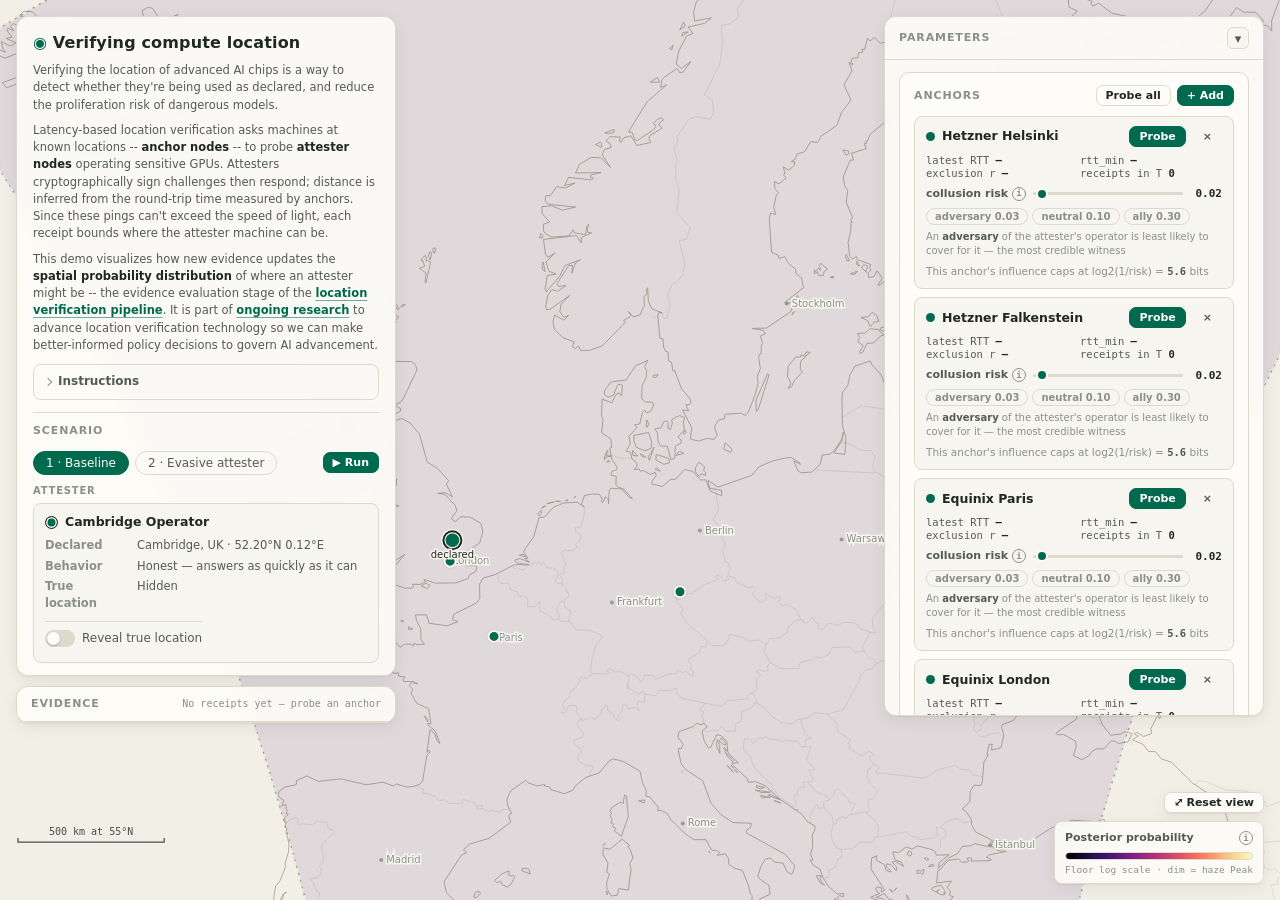
==== commit b1974ae3: "feat(viz): auto-run stepper and closed-by-default instructions The scenario card's Reset button beco" ====
--- a/viz/index.html
+++ b/viz/index.html
@@ -987,6 +987,19 @@
 .anchor-card.hovered {
   border-color: var(--accent);
   box-shadow: 0 0 0 1px var(--accent-soft);
+}
+
+/* auto-run stepper: the card being probed gets a strong ring, and its Probe
+   button is depressed programmatically so the click is visible */
+
+.anchor-card.run-focus {
+  border-color: var(--accent);
+  box-shadow: 0 0 0 3px var(--accent-soft);
+}
+
+.anchor-card .probe-one.auto-press {
+  transform: scale(0.9);
+  filter: brightness(0.82);
 }
 
 .anchor-card header {
@@ -4952,7 +4965,7 @@
           It is part of <a href="https://johnx.co/research" target="_blank" rel="noopener">ongoing research</a>
           to advance location verification technology so we can make
           better-informed policy decisions to govern AI advancement.</p>
-        <details class="fold tutorial" id="tutorial-fold" open>
+        <details class="fold tutorial" id="tutorial-fold">
           <summary>Instructions</summary>
           <div class="fold-body">
             <ol>
@@ -4967,7 +4980,7 @@
         <div class="sec-head">Scenario</div>
         <div class="chips-row">
           <div class="preset-chips" id="preset-chips"></div>
-          <button class="btn small" id="reset-btn" title="Return to this scenario's initial state" type="button">Reset</button>
+          <button class="btn small primary" id="run-btn" title="Reset this scenario, then probe each anchor in turn" type="button">▶ Run</button>
         </div>
         <div class="att-sub">Attester</div>
         <div class="att-block">
@@ -5876,7 +5889,61 @@
     drawScene();
   });
 
-  $("#reset-btn").addEventListener("click", () => loadPreset(state.presetId));
+  let runSeq = 0; // bumped to cancel an in-flight run
+  let runActive = false;
+  const runSleep = (ms) => new Promise((r) => setTimeout(r, ms));
+
+  function cancelAutoRun() {
+    runSeq++;
+    runActive = false;
+    const b = $("#run-btn");
+    b.textContent = "▶ Run";
+    b.title = "Reset this scenario, then probe each anchor in turn";
+    for (const el of root.querySelectorAll(".run-focus")) el.classList.remove("run-focus");
+    for (const el of root.querySelectorAll(".auto-press")) el.classList.remove("auto-press");
+  }
+
+  async function autoRun() {
+    loadPreset(state.presetId); // begin from the scenario's initial state
+    const seq = ++runSeq;
+    runActive = true;
+    const runBtn = $("#run-btn");
+    runBtn.textContent = "◼ Stop";
+    runBtn.title = "Stop the automatic run";
+    if ($("#params-card").classList.contains("collapsed")) $("#params-collapse").click();
+    await runSleep(500);
+    for (const a of engine.getAnchors()) {
+      if (seq !== runSeq) return;
+      const refs = cardRefs.get(a.id);
+      if (!refs) continue;
+      refs.el.scrollIntoView({ behavior: "smooth", block: "nearest" });
+      refs.el.classList.add("run-focus");
+      setHover(a.id);
+      await runSleep(700);
+      if (seq !== runSeq) return;
+      const probeBtn = refs.el.querySelector(".probe-one");
+      probeBtn.classList.add("auto-press");
+      await runSleep(170);
+      if (seq !== runSeq) return;
+      probeBtn.classList.remove("auto-press");
+      doProbe(a.id);
+      await runSleep(1200);
+      if (seq !== runSeq) return;
+      refs.el.classList.remove("run-focus");
+    }
+    if (seq !== runSeq) return;
+    setHover(null);
+    cancelAutoRun();
+  }
+
+  $("#run-btn").addEventListener("click", () => {
+    if (runActive) {
+      cancelAutoRun();
+      setHover(null);
+      return;
+    }
+    autoRun();
+  });
 
 
   {
@@ -5924,6 +5991,7 @@
   }
 
   function loadPreset(id) {
+    cancelAutoRun(); // switching (or re-picking) a scenario stops any auto-run
     const preset = engine.loadPreset(id);
     state.presetId = id;
     state.preset = preset;
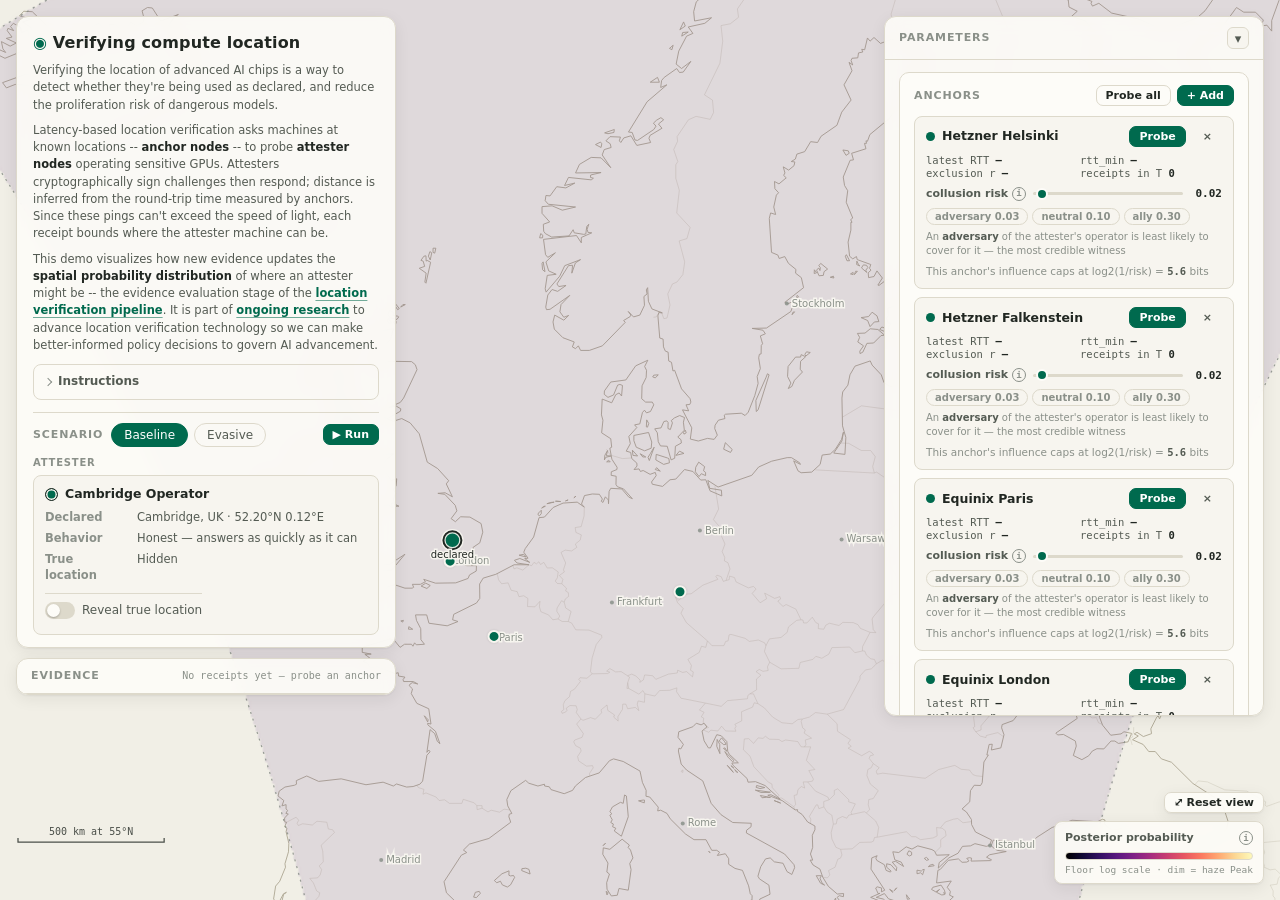
==== commit 1eb77b48: "feat(viz): put the scenario header, chips, and Run on one row The "Scenario" heading, preset chips, " ====
--- a/viz/index.html
+++ b/viz/index.html
@@ -171,18 +171,32 @@
   margin: 8px 0 0;
 }
 
-/* scenario chips + reset, one row */
-
-.chips-row {
+/* scenario header, chips, and Run share one row */
+
+.sec-row {
   display: flex;
   align-items: center;
-  justify-content: space-between;
   gap: 8px;
   margin-top: 12px;
-}
-
-.chips-row .preset-chips {
+  padding-top: 10px;
+  border-top: 1px solid var(--line);
+}
+
+.sec-row .sec-head {
+  flex: none;
   margin-top: 0;
+  padding-top: 0;
+  border-top: 0;
+}
+
+.sec-row .preset-chips {
+  flex: 1;
+  margin-top: 0;
+}
+
+.sec-row .btn {
+  flex: none;
+  margin-left: auto;
 }
 
 .blurb b {
@@ -3443,6 +3457,7 @@
   {
     id: "baseline",
     name: "Baseline",
+    chip: "Baseline",
     caption:
       "Declared = true at Cambridge. Each receipt erases the outside of a circle; belief concentrates by exclusion. Try dragging an anchor, or lowering one's trust.",
     declared: CAMBRIDGE,
@@ -3462,6 +3477,7 @@
   {
     id: "evasive",
     name: "Evasive attester",
+    chip: "Evasive",
     caption:
       "Declared Tallinn -- but the machine is actually in St Petersburg, padding its answers to look like Tallinn. Padding only ever adds time, so probability mass settles on the truth, not the claim.",
     declared: TALLINN,
@@ -4977,8 +4993,8 @@
             </ol>
           </div>
         </details>
-        <div class="sec-head">Scenario</div>
-        <div class="chips-row">
+        <div class="sec-row">
+          <div class="sec-head">Scenario</div>
           <div class="preset-chips" id="preset-chips"></div>
           <button class="btn small primary" id="run-btn" title="Reset this scenario, then probe each anchor in turn" type="button">▶ Run</button>
         </div>
@@ -5982,7 +5998,7 @@
   {
     const chips = $("#preset-chips");
     chips.innerHTML = PRESETS.map(
-      (p, i) => `<button class="chip" data-preset="${p.id}" type="button">${i + 1} · ${esc(p.name)}</button>`
+      (p) => `<button class="chip" data-preset="${p.id}" title="${esc(p.name)}" type="button">${esc(p.chip ?? p.name)}</button>`
     ).join("");
     chips.addEventListener("click", (e) => {
       const b = e.target.closest("button");
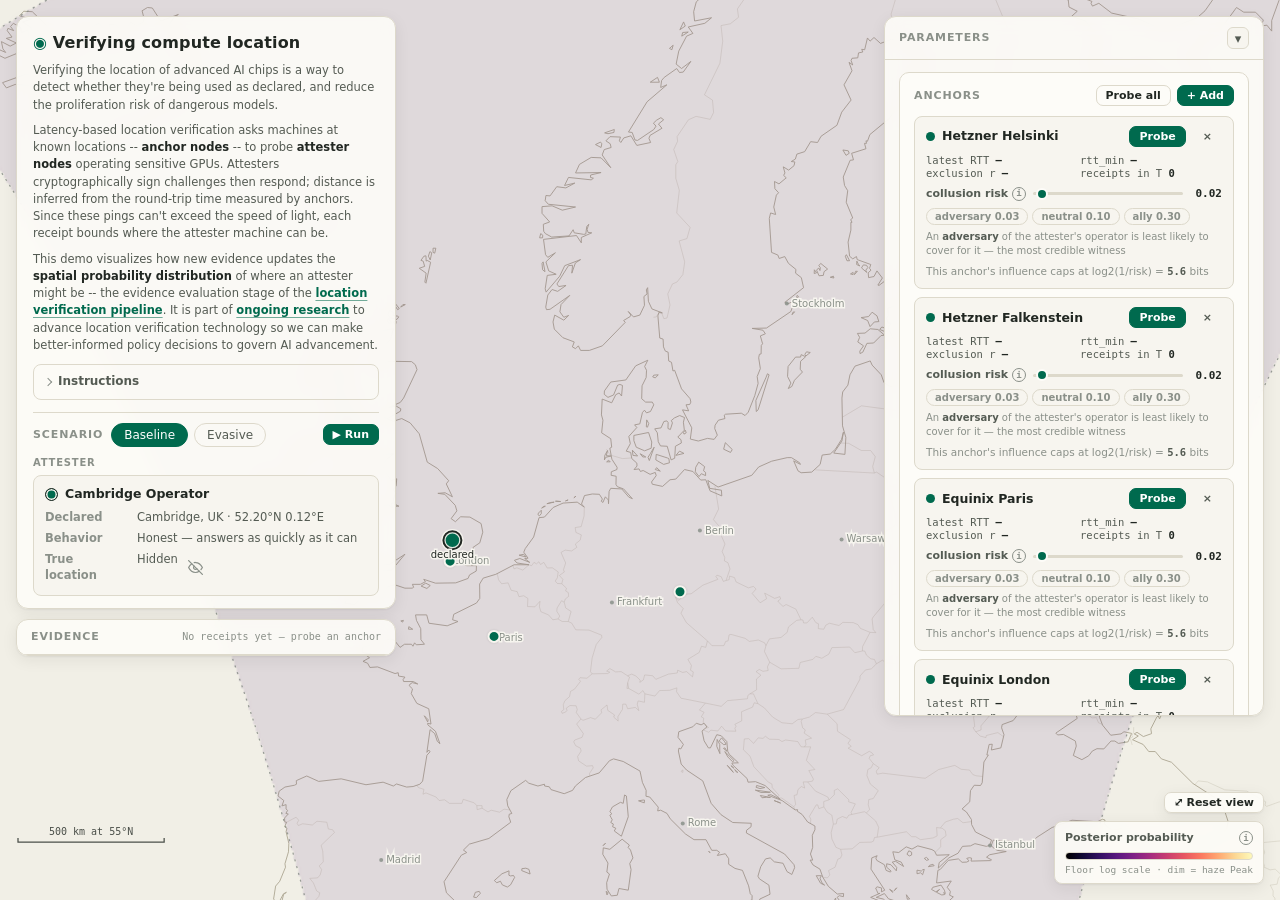
==== commit 1549b564: "refactor(viz): replace the reveal switch with an inline eye toggle The "Reveal true location" checkb" ====
--- a/viz/index.html
+++ b/viz/index.html
@@ -316,11 +316,55 @@
   color: var(--ink-soft);
 }
 
-.att-reveal {
-  margin-top: 7px;
-  padding-top: 8px;
-  border-top: 1px solid var(--line);
-  display: flex;
+/* the reveal eye sits inline right after the "True location" value */
+#att-true {
+  flex: none;
+  min-width: 0;
+}
+
+.eye-btn {
+  flex: none;
+  align-self: center;
+  display: inline-flex;
+  align-items: center;
+  justify-content: center;
+  width: 22px;
+  height: 22px;
+  margin-left: -3px; /* visually hugs the value despite the row gap */
+  padding: 0;
+  border: 0;
+  border-radius: 6px;
+  background: transparent;
+  color: var(--ink-faint);
+  cursor: pointer;
+  transition: color 140ms var(--ease-out), background 140ms var(--ease-out);
+}
+
+.eye-btn:hover {
+  color: var(--accent);
+  background: var(--accent-soft);
+}
+
+.eye-btn svg {
+  width: 15px;
+  height: 15px;
+  display: block;
+}
+
+.eye-btn .eye-open {
+  display: none;
+}
+
+.eye-btn[aria-pressed="true"] {
+  color: var(--accent);
+}
+
+.eye-btn[aria-pressed="true"] .eye-closed {
+  display: none;
+}
+
+.eye-btn[aria-pressed="true"] .eye-open {
+  display: block;
 }
 
 /* evidence log: the accumulating set of signed receipts */
@@ -5003,8 +5047,11 @@
           <header class="att-head"><span class="att-glyph"></span><span class="att-name" id="att-name"></span></header>
           <div class="att-row"><span class="att-lbl">Declared</span><span class="att-val" id="att-declared"></span></div>
           <div class="att-row"><span class="att-lbl">Behavior</span><span class="att-val" id="att-behavior"></span></div>
-          <div class="att-row"><span class="att-lbl">True location</span><span class="att-val" id="att-true"></span></div>
-          <label class="switch att-reveal"><input type="checkbox" id="reveal-truth"><span>Reveal true location</span></label>
+          <div class="att-row"><span class="att-lbl">True location</span><span class="att-val" id="att-true"></span>
+            <button class="eye-btn" id="reveal-truth" type="button" aria-pressed="false" title="Reveal true location">
+              <svg class="eye-closed" viewBox="0 0 24 24" fill="none" stroke="currentColor" stroke-width="2" stroke-linecap="round" stroke-linejoin="round" aria-hidden="true"><path d="M17.94 17.94A10.07 10.07 0 0 1 12 20c-7 0-11-8-11-8a18.45 18.45 0 0 1 5.06-5.94M9.9 4.24A9.12 9.12 0 0 1 12 4c7 0 11 8 11 8a18.5 18.5 0 0 1-2.16 3.19m-6.72-1.07a3 3 0 1 1-4.24-4.24"/><line x1="1" y1="1" x2="23" y2="23"/></svg>
+              <svg class="eye-open" viewBox="0 0 24 24" fill="none" stroke="currentColor" stroke-width="2" stroke-linecap="round" stroke-linejoin="round" aria-hidden="true"><path d="M1 12s4-8 11-8 11 8 11 8-4 8-11 8-11-8-11-8z"/><circle cx="12" cy="12" r="3"/></svg>
+            </button></div>
         </div>
       </section>
 
@@ -5899,8 +5946,15 @@
   }
 
 
-  $("#reveal-truth").addEventListener("change", (e) => {
-    state.revealTruth = e.target.checked;
+  function syncRevealBtn() {
+    const b = $("#reveal-truth");
+    b.setAttribute("aria-pressed", String(state.revealTruth));
+    b.title = state.revealTruth ? "Hide true location" : "Reveal true location";
+  }
+
+  $("#reveal-truth").addEventListener("click", () => {
+    state.revealTruth = !state.revealTruth;
+    syncRevealBtn();
     if (state.preset) updateAttesterCard(state.preset);
     drawScene();
   });
@@ -6018,7 +6072,7 @@
     setPlacing(false);
 
     state.revealTruth = id === "evasive";
-    $("#reveal-truth").checked = state.revealTruth;
+    syncRevealBtn();
 
     renderer.setWindow(engine.getWindowCenter());
     renderer.frameWindow(framePoints(), frameObstruction(), frameObstructionLeft());
